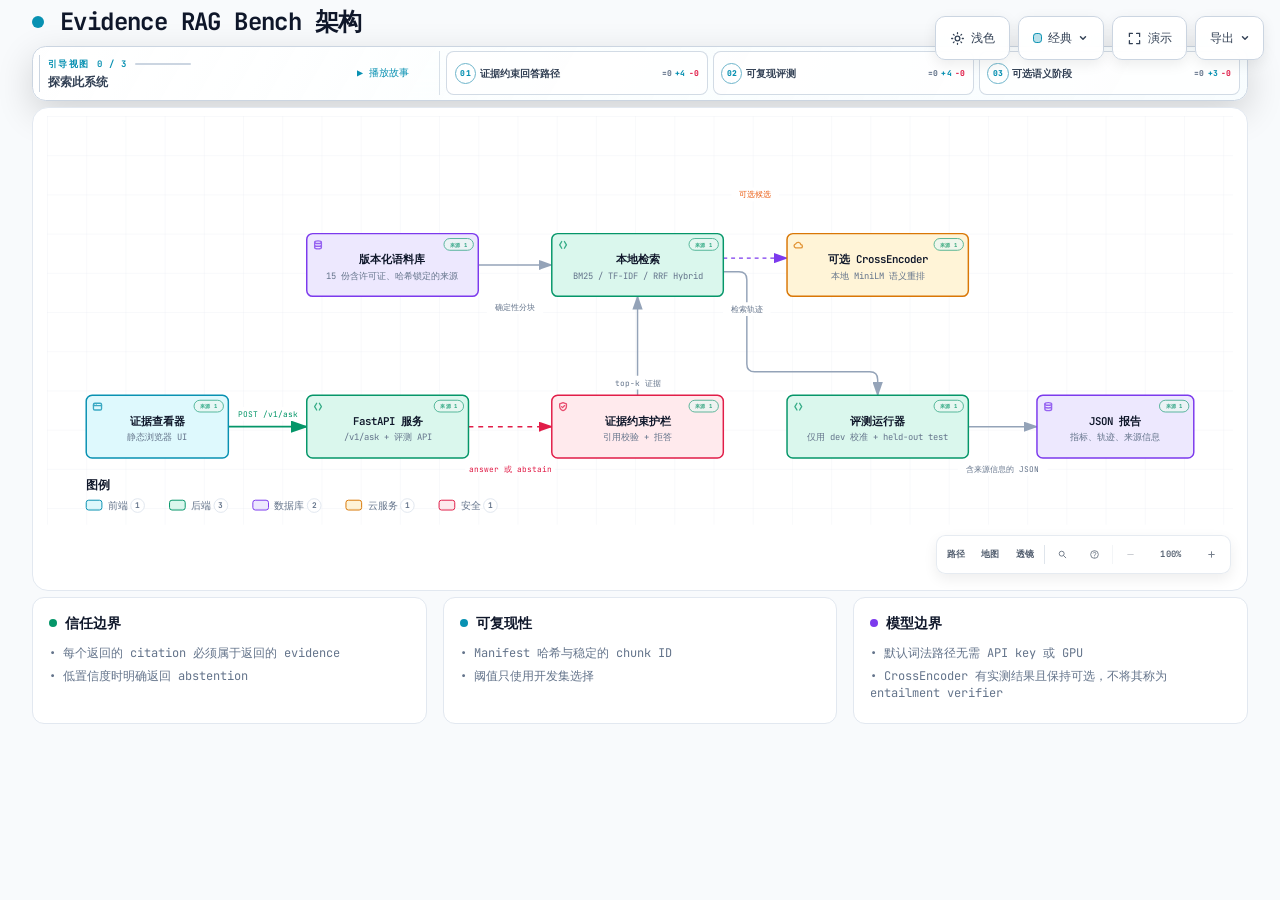
==== docs/architecture/evidence-rag-bench-architecture.html @ 94d18784 "feat: publish Chinese portfolio edition" ====
<!DOCTYPE html>
<html lang="zh-CN" data-theme="dark" data-preset="classic">
<head>
  <meta charset="UTF-8">
  <meta name="viewport" content="width=device-width, initial-scale=1.0">
  <meta name="generator" content="archify 2.16.0-dev.0">
  <title>Evidence RAG Bench 架构</title>
  <script>
    // Resolve the theme before first paint so light-preference users don't
    // see a dark flash. The toolbar script below re-applies with UI state.
    (function () {
      try {
        var theme = null;
        try {
          var param = new URLSearchParams(window.location.search).get('theme');
          if (param === 'light' || param === 'dark') theme = param;
          if (new URLSearchParams(window.location.search).get('embed') === '1') {
            document.documentElement.setAttribute('data-embed', 'true');
          }
          if (new URLSearchParams(window.location.search).get('present') === '1') {
            document.documentElement.setAttribute('data-present', 'true');
          }
        } catch (_) {}
        if (!theme) {
          try { theme = localStorage.getItem('archify-theme'); } catch (_) {}
        }
        if (theme !== 'light' && theme !== 'dark') {
          theme = window.matchMedia('(prefers-color-scheme: light)').matches ? 'light' : 'dark';
        }
        document.documentElement.setAttribute('data-theme', theme);
      } catch (_) {}
    })();
  </script>
  <!-- Async font load: a blackholed network must not block first paint.
       The body font stack falls back to system monospace until it lands. -->
  <link rel="preconnect" href="https://fonts.gstatic.com" crossorigin>
  <link href="https://fonts.googleapis.com/css2?family=JetBrains+Mono:wght@400;500;600;700&display=swap"
        rel="stylesheet" media="print" onload="this.media='all'">
  <noscript>
    <link href="https://fonts.googleapis.com/css2?family=JetBrains+Mono:wght@400;500;600;700&display=swap" rel="stylesheet">
  </noscript>
  <style>
    /* ==========================================================
       THEME VARIABLES — switch by toggling [data-theme] on <html>
       ========================================================== */
    :root,
    [data-theme="dark"] {
      --bg: #020617;
      --grid: #1e293b;
      --text: #ffffff;
      --text-muted: #94a3b8;
      --text-dim: #475569;
      /* UI chrome and menu hints need more contrast than SVG .t-dim accents */
      --text-faint: #7d8da1;

      --panel: rgba(15, 23, 42, 0.5);
      --panel-border: #1e293b;
      --lane-fill: rgba(15, 23, 42, 0.22);
      --lane-stroke: #334155;

      --arrow: #64748b;
      --arrow-emphasis: #34d399;

      /* Opaque mask color used behind semi-transparent component fills
         so the arrows drawn underneath are properly hidden. */
      --mask: #0f172a;

      --frontend-fill:    rgba(8, 51, 68, 0.4);
      --frontend-stroke:  #22d3ee;
      --backend-fill:     rgba(6, 78, 59, 0.4);
      --backend-stroke:   #34d399;
      --database-fill:    rgba(76, 29, 149, 0.4);
      --database-stroke:  #a78bfa;
      --cloud-fill:       rgba(120, 53, 15, 0.3);
      --cloud-stroke:     #fbbf24;
      --security-fill:    rgba(136, 19, 55, 0.4);
      --security-stroke:  #fb7185;
      --messagebus-fill:  rgba(251, 146, 60, 0.3);
      --messagebus-stroke:#fb923c;
      --external-fill:    rgba(30, 41, 59, 0.5);
      --external-stroke:  #94a3b8;

      --toolbar-bg:       rgba(15, 23, 42, 0.8);
      --toolbar-border:   #334155;
      --toolbar-text:     #e2e8f0;
      --toolbar-hover:    rgba(15, 23, 42, 0.95);
      --toolbar-menu-bg:  #0f172a;
    }

    [data-theme="light"] {
      --bg: #f8fafc;
      --grid: #e2e8f0;
      --text: #0f172a;
      --text-muted: #64748b;
      --text-dim: #94a3b8;
      --text-faint: #64748b;

      --panel: #ffffff;
      --panel-border: #e2e8f0;
      --lane-fill: rgba(248, 250, 252, 0.65);
      --lane-stroke: #cbd5e1;

      --arrow: #94a3b8;
      --arrow-emphasis: #059669;

      --mask: #ffffff;

      --frontend-fill:    rgba(34, 211, 238, 0.15);
      --frontend-stroke:  #0891b2;
      --backend-fill:     rgba(52, 211, 153, 0.18);
      --backend-stroke:   #059669;
      --database-fill:    rgba(167, 139, 250, 0.2);
      --database-stroke:  #7c3aed;
      --cloud-fill:       rgba(251, 191, 36, 0.18);
      --cloud-stroke:     #d97706;
      --security-fill:    rgba(251, 113, 133, 0.15);
      --security-stroke:  #e11d48;
      --messagebus-fill:  rgba(251, 146, 60, 0.15);
      --messagebus-stroke:#ea580c;
      --external-fill:    rgba(148, 163, 184, 0.18);
      --external-stroke:  #64748b;

      --toolbar-bg:       rgba(255, 255, 255, 0.92);
      --toolbar-border:   #cbd5e1;
      --toolbar-text:     #334155;
      --toolbar-hover:    #ffffff;
      --toolbar-menu-bg:  #ffffff;
    }

    /* ==========================================================
       SIGNAL FLOW — an opt-in, motion-forward visual preset.
       The variables also target a standalone exported SVG, whose
       root carries data-preset and data-theme directly.
       ========================================================== */
    [data-preset="signal-flow"][data-theme="dark"] {
      --bg: #030711;
      --grid: #15233a;
      --panel: rgba(6, 14, 28, 0.78);
      --panel-border: #1d3350;
      --lane-fill: rgba(9, 22, 40, 0.5);
      --lane-stroke: #2c4564;
      --text: #f5fbff;
      --text-muted: #9eb0c7;
      --text-dim: #52667f;
      --text-faint: #7890ad;
      --mask: #07101e;
      --frontend-fill: rgba(6, 182, 212, 0.14);
      --frontend-stroke: #67e8f9;
      --backend-fill: rgba(16, 185, 129, 0.14);
      --backend-stroke: #5eead4;
      --database-fill: rgba(139, 92, 246, 0.16);
      --database-stroke: #c4b5fd;
      --cloud-fill: rgba(245, 158, 11, 0.13);
      --cloud-stroke: #fcd34d;
      --security-fill: rgba(244, 63, 94, 0.13);
      --security-stroke: #fda4af;
      --messagebus-fill: rgba(249, 115, 22, 0.13);
      --messagebus-stroke: #fdba74;
      --external-fill: rgba(71, 85, 105, 0.24);
      --external-stroke: #a5b4c7;
      --arrow: #7890ad;
      --arrow-emphasis: #2dd4bf;
      --toolbar-bg: rgba(7, 16, 30, 0.86);
      --toolbar-border: #29415f;
      --toolbar-menu-bg: #07101e;
    }

    [data-preset="signal-flow"][data-theme="light"] {
      --bg: #f4f9fc;
      --grid: #d4e5ee;
      --panel: rgba(255, 255, 255, 0.82);
      --panel-border: #bfd5e2;
      --lane-fill: rgba(232, 243, 248, 0.62);
      --lane-stroke: #a9c5d5;
      --text: #102638;
      --text-muted: #587287;
      --text-dim: #8aa2b4;
      --text-faint: #668397;
      --mask: #ffffff;
      --frontend-fill: rgba(6, 182, 212, 0.09);
      --frontend-stroke: #0789a1;
      --backend-fill: rgba(5, 150, 105, 0.09);
      --backend-stroke: #087f69;
      --database-fill: rgba(124, 58, 237, 0.09);
      --database-stroke: #7254c7;
      --cloud-fill: rgba(217, 119, 6, 0.08);
      --cloud-stroke: #b9670b;
      --security-fill: rgba(225, 29, 72, 0.08);
      --security-stroke: #c53a59;
      --messagebus-fill: rgba(234, 88, 12, 0.08);
      --messagebus-stroke: #c65f27;
      --external-fill: rgba(100, 116, 139, 0.1);
      --external-stroke: #607a8c;
      --arrow: #7b97aa;
      --arrow-emphasis: #0d9488;
    }

    /* ==========================================================
       BLUEPRINT — a review-first drafting preset for deployment,
       infrastructure, and technical design documentation. It keeps
       the same semantic palette and geometry while trading glow for
       precise grid contrast, squared materials, and drafting marks.
       ========================================================== */
    [data-preset="blueprint"][data-theme="dark"] {
      --bg: #06131f;
      --grid: #17425a;
      --panel: rgba(7, 27, 43, 0.9);
      --panel-border: #27627f;
      --lane-fill: rgba(10, 43, 66, 0.36);
      --lane-stroke: #34799a;
      --text: #e3f6ff;
      --text-muted: #91b8ca;
      --text-dim: #557e92;
      --text-faint: #739caf;
      --mask: #0a2031;
      --frontend-fill: rgba(26, 157, 193, 0.14);
      --frontend-stroke: #66d9ef;
      --backend-fill: rgba(31, 155, 124, 0.13);
      --backend-stroke: #69dfbd;
      --database-fill: rgba(120, 105, 196, 0.14);
      --database-stroke: #b4a8ff;
      --cloud-fill: rgba(197, 145, 43, 0.13);
      --cloud-stroke: #ffd166;
      --security-fill: rgba(199, 76, 104, 0.13);
      --security-stroke: #ff8da1;
      --messagebus-fill: rgba(207, 112, 49, 0.13);
      --messagebus-stroke: #ffad66;
      --external-fill: rgba(84, 119, 139, 0.18);
      --external-stroke: #a7cad9;
      --arrow: #78a3b7;
      --arrow-emphasis: #64dfc1;
      --toolbar-bg: rgba(7, 28, 45, 0.92);
      --toolbar-border: #34799a;
      --toolbar-text: #d8f3ff;
      --toolbar-hover: rgba(18, 58, 83, 0.95);
      --toolbar-menu-bg: #0a2031;
    }

    [data-preset="blueprint"][data-theme="light"] {
      --bg: #edf7fa;
      --grid: #b5d5e1;
      --panel: rgba(249, 253, 255, 0.94);
      --panel-border: #78aabd;
      --lane-fill: rgba(210, 232, 240, 0.42);
      --lane-stroke: #83b2c4;
      --text: #123344;
      --text-muted: #4e7486;
      --text-dim: #86a6b4;
      --text-faint: #668c9d;
      --mask: #f9fdff;
      --frontend-fill: rgba(8, 145, 178, 0.08);
      --frontend-stroke: #087f9c;
      --backend-fill: rgba(5, 128, 101, 0.08);
      --backend-stroke: #08755f;
      --database-fill: rgba(100, 75, 180, 0.08);
      --database-stroke: #6757a8;
      --cloud-fill: rgba(181, 120, 15, 0.08);
      --cloud-stroke: #a86609;
      --security-fill: rgba(190, 48, 80, 0.07);
      --security-stroke: #b32f50;
      --messagebus-fill: rgba(196, 81, 22, 0.07);
      --messagebus-stroke: #b65120;
      --external-fill: rgba(79, 112, 128, 0.08);
      --external-stroke: #506f7e;
      --arrow: #6d93a5;
      --arrow-emphasis: #087f69;
      --toolbar-bg: rgba(247, 252, 254, 0.94);
      --toolbar-border: #8ab5c5;
      --toolbar-text: #294f61;
      --toolbar-hover: #ffffff;
      --toolbar-menu-bg: #f9fdff;
    }

    /* ==========================================================
       EDITORIAL — a warm, publication-minded preset for design
       reviews, launch notes, and documentation. The diagram keeps
       the same semantic palette and exact geometry, but trades
       software chrome for paper, ink, ruled structure, and one
       restrained vermilion accent.
       ========================================================== */
    [data-preset="editorial"][data-theme="dark"] {
      --bg: #181611;
      --grid: #39342a;
      --panel: rgba(35, 31, 24, 0.96);
      --panel-border: #625a4a;
      --lane-fill: rgba(52, 46, 35, 0.46);
      --lane-stroke: #726957;
      --text: #f4eddf;
      --text-muted: #b9ae9b;
      --text-dim: #776e60;
      --text-faint: #9d917e;
      --mask: #231f18;
      --frontend-fill: rgba(43, 133, 142, 0.16);
      --frontend-stroke: #7fc6c7;
      --backend-fill: rgba(63, 132, 92, 0.16);
      --backend-stroke: #8fc29e;
      --database-fill: rgba(117, 91, 141, 0.17);
      --database-stroke: #c0a4d0;
      --cloud-fill: rgba(170, 119, 49, 0.16);
      --cloud-stroke: #d8ad68;
      --security-fill: rgba(157, 69, 65, 0.17);
      --security-stroke: #df9085;
      --messagebus-fill: rgba(174, 79, 42, 0.16);
      --messagebus-stroke: #df946f;
      --external-fill: rgba(126, 115, 96, 0.18);
      --external-stroke: #b8ad99;
      --arrow: #948978;
      --arrow-emphasis: #dd6b3d;
      --toolbar-bg: rgba(35, 31, 24, 0.92);
      --toolbar-border: #625a4a;
      --toolbar-text: #eee5d5;
      --toolbar-hover: #302a20;
      --toolbar-menu-bg: #231f18;
    }

    [data-preset="editorial"][data-theme="light"] {
      --bg: #f2eee5;
      --grid: #d8d0c2;
      --panel: rgba(251, 248, 241, 0.97);
      --panel-border: #c4b9a6;
      --lane-fill: rgba(229, 221, 207, 0.42);
      --lane-stroke: #b8aa94;
      --text: #242018;
      --text-muted: #6f6658;
      --text-dim: #a09788;
      --text-faint: #817767;
      --mask: #fbf8f1;
      --frontend-fill: rgba(31, 117, 126, 0.09);
      --frontend-stroke: #287e84;
      --backend-fill: rgba(42, 119, 75, 0.09);
      --backend-stroke: #397b53;
      --database-fill: rgba(105, 75, 130, 0.09);
      --database-stroke: #765d86;
      --cloud-fill: rgba(157, 103, 31, 0.1);
      --cloud-stroke: #9a671f;
      --security-fill: rgba(153, 58, 52, 0.09);
      --security-stroke: #9e463f;
      --messagebus-fill: rgba(182, 70, 27, 0.09);
      --messagebus-stroke: #ad4b25;
      --external-fill: rgba(101, 91, 75, 0.09);
      --external-stroke: #746b5e;
      --arrow: #8a806f;
      --arrow-emphasis: #bb4c23;
      --toolbar-bg: rgba(251, 248, 241, 0.94);
      --toolbar-border: #c4b9a6;
      --toolbar-text: #40392f;
      --toolbar-hover: #fffdf8;
      --toolbar-menu-bg: #fbf8f1;
    }

    * { margin: 0; padding: 0; box-sizing: border-box; }

    body {
      font-family: 'JetBrains Mono', ui-monospace, SFMono-Regular, Menlo, Consolas, 'DejaVu Sans Mono', 'Liberation Mono', 'Noto Sans Mono CJK SC', 'PingFang SC', 'Hiragino Sans GB', 'Microsoft YaHei', monospace;
      background: var(--bg);
      min-height: 100vh;
      padding: 2rem;
      color: var(--text);
      transition: background 0.2s ease, color 0.2s ease;
    }

    html[data-preset="signal-flow"] body {
      background-image:
        radial-gradient(circle at 18% -8%, rgba(34, 211, 238, 0.14), transparent 34rem),
        radial-gradient(circle at 92% 18%, rgba(139, 92, 246, 0.12), transparent 30rem);
      background-attachment: fixed;
    }
    html[data-preset="signal-flow"][data-theme="light"] body {
      background-image:
        radial-gradient(circle at 18% -8%, rgba(6, 182, 212, 0.12), transparent 34rem),
        radial-gradient(circle at 92% 18%, rgba(139, 92, 246, 0.08), transparent 30rem);
    }
    html[data-preset="blueprint"] body {
      background-image:
        linear-gradient(var(--grid) 1px, transparent 1px),
        linear-gradient(90deg, var(--grid) 1px, transparent 1px);
      background-size: 32px 32px;
      background-position: -1px -1px;
      background-attachment: fixed;
    }
    html[data-preset="editorial"] body {
      background-image:
        linear-gradient(90deg, transparent 0, transparent 5.4rem, color-mix(in srgb, var(--security-stroke) 18%, transparent) 5.4rem, color-mix(in srgb, var(--security-stroke) 18%, transparent) calc(5.4rem + 1px), transparent calc(5.4rem + 1px)),
        repeating-linear-gradient(0deg, transparent 0, transparent 31px, color-mix(in srgb, var(--grid) 36%, transparent) 31px, color-mix(in srgb, var(--grid) 36%, transparent) 32px);
      background-attachment: fixed;
    }

    /* Gallery/embed mode keeps the generated artifact as the source of truth
       while presenting only its diagram surface inside a proof card. */
    html[data-embed="true"] body {
      min-height: 0;
      padding: 0;
      overflow: hidden;
      background: var(--bg);
      background-image: none;
    }
    html[data-embed="true"] .toolbar,
    html[data-embed="true"] .header,
    html[data-embed="true"] .cards,
    html[data-embed="true"] .diagram-nav,
    html[data-embed="true"] .overview-map,
    html[data-embed="true"] .focus-chip,
    html[data-embed="true"] .route-probe,
    html[data-embed="true"] .semantic-lens,
    html[data-embed="true"] .diagram-guide,
    html[data-embed="true"] .node-finder,
    html[data-embed="true"] .guided-views { display: none !important; }
    html[data-embed="true"] .container { max-width: none; }
    html[data-embed="true"] .diagram-container {
      padding: 0.5rem;
      border: 0;
      border-radius: 0;
      box-shadow: none;
    }
    html[data-embed="true"] .diagram-container svg { min-width: 0; }

    /* Share Chapter Cue lives in the HTML viewer layer, not inside the SVG.
       It gives one-shot embeds a title, authored note, truthful stop order,
       and lifecycle state while canonical diagram geometry stays untouched. */
    .share-chapter-cue { display: none; }
    html[data-embed="true"][data-share-playback="true"] .share-chapter-cue:not([hidden]),
    html[data-embed="true"][data-share-moment="true"] .share-chapter-cue:not([hidden]) {
      position: absolute;
      z-index: 18;
      top: 0.85rem;
      left: 50%;
      display: grid;
      grid-template-columns: auto minmax(9rem, 13.5rem) minmax(0, 1fr);
      align-items: center;
      gap: 0.45rem 0.85rem;
      width: min(52rem, calc(100% - 1.5rem));
      min-height: 3.35rem;
      padding: 0.55rem 0.75rem 0.65rem;
      overflow: hidden;
      border: 1px solid color-mix(in srgb, var(--frontend-stroke) 42%, var(--toolbar-border));
      border-radius: 0.75rem;
      background:
        linear-gradient(115deg, color-mix(in srgb, var(--frontend-fill) 52%, transparent), transparent 45%),
        color-mix(in srgb, var(--toolbar-menu-bg) 92%, transparent);
      color: var(--toolbar-text);
      box-shadow: 0 14px 42px rgba(0, 0, 0, 0.3), inset 0 1px 0 rgba(255, 255, 255, 0.045);
      backdrop-filter: blur(16px);
      pointer-events: none;
      animation: archify-share-cue-enter 280ms cubic-bezier(0.22, 1, 0.36, 1) both;
    }
    html[data-preset="blueprint"] .share-chapter-cue {
      border-radius: 0.2rem;
      background:
        linear-gradient(90deg, color-mix(in srgb, var(--frontend-fill) 46%, transparent), transparent 36%),
        var(--toolbar-menu-bg);
      box-shadow: 0 10px 28px rgba(0, 0, 0, 0.2);
      backdrop-filter: none;
    }
    html[data-preset="editorial"] .share-chapter-cue {
      border-color: var(--panel-border);
      background:
        linear-gradient(90deg, color-mix(in srgb, var(--security-fill) 58%, transparent), transparent 42%),
        var(--toolbar-menu-bg);
      box-shadow: 0 10px 30px color-mix(in srgb, #000 18%, transparent);
      backdrop-filter: none;
    }
    html[data-preset="editorial"] .share-chapter-state { color: var(--arrow-emphasis); }
    html[data-preset="editorial"] .share-chapter-state::before {
      border-radius: 0;
      box-shadow: none;
      transform: rotate(45deg) scale(0.8);
    }
    .share-chapter-index {
      display: grid;
      gap: 0.12rem;
      min-width: 5rem;
      padding-right: 0.75rem;
      border-right: 1px solid var(--toolbar-border);
    }
    .share-chapter-state {
      display: inline-flex;
      align-items: center;
      gap: 0.36rem;
      color: var(--frontend-stroke);
      font-size: 0.5rem;
      font-weight: 800;
      letter-spacing: 0.14em;
      text-transform: uppercase;
    }
    .share-chapter-state::before {
      width: 0.38rem;
      height: 0.38rem;
      border-radius: 50%;
      background: currentColor;
      box-shadow: 0 0 10px currentColor;
      content: '';
    }
    .share-chapter-cue[data-state="playing"] .share-chapter-state::before {
      animation: archify-share-cue-pulse 1.15s ease-in-out infinite;
    }
    .share-chapter-count {
      color: var(--text-faint);
      font-size: 0.5rem;
      font-weight: 700;
      letter-spacing: 0.08em;
      text-transform: uppercase;
    }
    .share-chapter-copy { min-width: 0; }
    .share-chapter-copy strong,
    .share-chapter-copy small,
    .share-chapter-route {
      display: block;
      overflow: hidden;
      text-overflow: ellipsis;
      white-space: nowrap;
    }
    .share-chapter-copy strong {
      color: var(--toolbar-text);
      font-size: 0.6875rem;
      line-height: 1.35;
    }
    .share-chapter-copy small {
      margin-top: 0.08rem;
      color: var(--text-muted);
      font-size: 0.5rem;
      line-height: 1.35;
    }
    .share-chapter-route {
      color: color-mix(in srgb, var(--frontend-stroke) 76%, var(--text-muted));
      font-size: 0.5625rem;
      font-weight: 650;
      letter-spacing: 0.015em;
      text-align: right;
    }
    .share-chapter-progress {
      position: absolute;
      right: 0;
      bottom: 0;
      left: 0;
      height: 2px;
      overflow: hidden;
      background: color-mix(in srgb, var(--toolbar-border) 72%, transparent);
    }
    .share-chapter-progress span {
      display: block;
      width: 100%;
      height: 100%;
      background: linear-gradient(90deg, var(--frontend-stroke), var(--database-stroke));
      box-shadow: 0 0 12px var(--frontend-stroke);
      transform: scaleX(0);
      transform-origin: left center;
    }

    /* Presentation Stage is a viewer-only layer: it gives the live diagram
       the viewport while keeping guided views, theme, focus, and exports real.
       Embed mode wins when both query parameters are present. */
    html[data-present="true"]:not([data-embed="true"]) body {
      height: 100dvh;
      min-height: 0;
      padding: 1rem;
      overflow: hidden;
    }
    html[data-present="true"]:not([data-embed="true"]) .container {
      display: flex;
      flex-direction: column;
      gap: 0.75rem;
      width: 100%;
      max-width: none;
      height: calc(100dvh - 2rem);
    }
    html[data-present="true"]:not([data-embed="true"]) .header {
      flex: none;
      min-width: 0;
      margin: 0;
      padding-right: 23rem;
    }
    html[data-present="true"]:not([data-embed="true"]) .header-row { margin-bottom: 0.25rem; }
    html[data-present="true"]:not([data-embed="true"]) .subtitle {
      overflow: hidden;
      text-overflow: ellipsis;
      white-space: nowrap;
    }
    html[data-present="true"]:not([data-embed="true"]) .guided-views {
      flex: none;
      margin-bottom: 0;
    }
    html[data-present="true"]:not([data-embed="true"]) .diagram-container {
      display: flex;
      flex: 1 1 auto;
      align-items: center;
      justify-content: center;
      min-height: 0;
      padding: 0.75rem;
      padding-bottom: calc(0.75rem + var(--archify-nav-reserve));
    }
    html[data-present="true"]:not([data-embed="true"]) .diagram-container > svg {
      flex: 1 1 auto;
      height: 100%;
      min-height: 0;
      width: 100%;
      min-width: 0;
    }
    html[data-present="true"]:not([data-embed="true"]) .cards { display: none; }
    html[data-present="true"]:not([data-embed="true"]) #btn-present {
      border-color: var(--frontend-stroke);
      color: var(--frontend-stroke);
    }

    /* The reader owns only the outer scale. Wide diagrams keep one authored
       SVG/viewBox while the runtime chooses a desktop width from the actual
       vertical budget. This avoids device-specific files and breakpoint
       jumps between a laptop and a tall monitor. */
    .container {
      width: 100%;
      max-width: var(--archify-reader-width, 1440px);
      margin: 0 auto;
    }
    @media (min-width: 768px) and (max-height: 920px) {
      .header { margin-bottom: 1rem; }
      .diagram-container { padding: 1rem; }
      .cards { margin-top: 1rem; }
      .card { padding: 1rem; }
    }

    .header { margin-bottom: 1.5rem; padding-right: 29.5rem; }

    html[data-preset="signal-flow"] .header,
    html[data-preset="blueprint"] .header,
    html[data-preset="editorial"] .header { padding-right: 29.5rem; }

    .header-row {
      display: flex;
      align-items: center;
      gap: 1rem;
      margin-bottom: 0.5rem;
    }

    .pulse-dot {
      width: 12px;
      height: 12px;
      background: var(--frontend-stroke);
      border-radius: 50%;
      animation: none;
    }

    html[data-motion-capable="true"] .pulse-dot { animation: pulse 2s infinite; }

    @keyframes pulse {
      0%, 100% { opacity: 1; }
      50% { opacity: 0.5; }
    }

    h1 {
      font-size: 1.5rem;
      font-weight: 700;
      letter-spacing: -0.025em;
    }

    .subtitle {
      color: var(--text-muted);
      font-size: 0.875rem;
      margin-left: 1.75rem;
    }

    html[data-preset="signal-flow"] .header-row::after {
      content: attr(data-preset-badge-signal-flow);
      margin-left: auto;
      color: var(--frontend-stroke);
      border: 1px solid var(--frontend-stroke);
      border-radius: 999px;
      padding: 0.28rem 0.6rem;
      font-size: 0.625rem;
      letter-spacing: 0.12em;
      opacity: 0.82;
      box-shadow: 0 0 20px rgba(34, 211, 238, 0.12);
      white-space: nowrap;
    }

    html[data-preset="blueprint"] .pulse-dot {
      width: 10px;
      height: 10px;
      border: 1px solid var(--frontend-stroke);
      border-radius: 1px;
      background: transparent;
      box-shadow: inset 0 0 0 2px var(--bg);
      transform: rotate(45deg);
      animation: none;
    }
    html[data-preset="blueprint"] .header-row::after {
      content: attr(data-preset-badge-blueprint);
      margin-left: auto;
      padding: 0.28rem 0.55rem;
      border-top: 1px solid var(--frontend-stroke);
      border-bottom: 1px solid var(--frontend-stroke);
      color: var(--frontend-stroke);
      font-size: 0.5625rem;
      font-weight: 700;
      letter-spacing: 0.14em;
      white-space: nowrap;
    }

    html[data-preset="editorial"] h1,
    html[data-preset="editorial"] .card h3 {
      font-family: Georgia, 'Times New Roman', 'Songti SC', STSong, serif;
      letter-spacing: -0.02em;
    }
    html[data-preset="editorial"] h1 { font-size: 1.72rem; font-weight: 600; }
    html[data-preset="editorial"] .pulse-dot {
      width: 9px;
      height: 9px;
      border: 1px solid var(--arrow-emphasis);
      border-radius: 0;
      background: var(--arrow-emphasis);
      box-shadow: 0 0 0 3px color-mix(in srgb, var(--arrow-emphasis) 14%, transparent);
      transform: rotate(45deg);
      animation: none;
    }
    html[data-preset="editorial"] .header-row::after {
      content: attr(data-preset-badge-editorial);
      margin-left: auto;
      padding: 0.32rem 0 0.24rem;
      border-bottom: 2px solid var(--arrow-emphasis);
      color: var(--arrow-emphasis);
      font-family: Georgia, 'Times New Roman', serif;
      font-size: 0.625rem;
      font-style: italic;
      font-weight: 600;
      letter-spacing: 0.08em;
      white-space: nowrap;
    }

    .diagram-container {
      --archify-nav-reserve: 0px;
      background: var(--panel);
      border-radius: 1rem;
      border: 1px solid var(--panel-border);
      padding: 1.5rem;
      padding-bottom: calc(1.5rem + var(--archify-nav-reserve));
      overflow: hidden;
      position: relative;
    }

    html[data-preset="signal-flow"] .diagram-container {
      position: relative;
      overflow: hidden;
      background: linear-gradient(180deg, rgba(8, 20, 38, 0.82), rgba(3, 8, 18, 0.94));
      box-shadow: inset 0 1px 0 rgba(255, 255, 255, 0.04), 0 28px 80px rgba(0, 0, 0, 0.34);
    }
    html[data-preset="signal-flow"][data-theme="light"] .diagram-container {
      background: linear-gradient(180deg, rgba(255, 255, 255, 0.9), rgba(237, 246, 250, 0.94));
      box-shadow: inset 0 1px 0 rgba(255, 255, 255, 0.72), 0 24px 60px rgba(45, 78, 99, 0.12);
    }
    html[data-preset="blueprint"] .diagram-container {
      border-color: var(--panel-border);
      border-radius: 0.35rem;
      background: var(--panel);
      box-shadow:
        inset 0 0 0 1px color-mix(in srgb, var(--panel-border) 34%, transparent),
        0 18px 48px rgba(0, 0, 0, 0.16);
    }
    html[data-preset="blueprint"] .diagram-container::after {
      content: "";
      position: absolute;
      z-index: 10;
      inset: 0.7rem;
      pointer-events: none;
      background:
        linear-gradient(var(--frontend-stroke), var(--frontend-stroke)) left top / 1.35rem 1px no-repeat,
        linear-gradient(var(--frontend-stroke), var(--frontend-stroke)) left top / 1px 1.35rem no-repeat,
        linear-gradient(var(--frontend-stroke), var(--frontend-stroke)) right top / 1.35rem 1px no-repeat,
        linear-gradient(var(--frontend-stroke), var(--frontend-stroke)) right top / 1px 1.35rem no-repeat,
        linear-gradient(var(--frontend-stroke), var(--frontend-stroke)) left bottom / 1.35rem 1px no-repeat,
        linear-gradient(var(--frontend-stroke), var(--frontend-stroke)) left bottom / 1px 1.35rem no-repeat,
        linear-gradient(var(--frontend-stroke), var(--frontend-stroke)) right bottom / 1.35rem 1px no-repeat,
        linear-gradient(var(--frontend-stroke), var(--frontend-stroke)) right bottom / 1px 1.35rem no-repeat;
      opacity: 0.58;
    }
    html[data-preset="editorial"] .diagram-container {
      overflow: hidden;
      border-color: var(--panel-border);
      border-radius: 0.38rem;
      background:
        linear-gradient(90deg, color-mix(in srgb, var(--security-fill) 58%, transparent), transparent 12%),
        var(--panel);
      box-shadow:
        0 1px 0 color-mix(in srgb, var(--text) 6%, transparent),
        0 18px 48px color-mix(in srgb, #000 19%, transparent);
    }
    html[data-preset="editorial"] .diagram-container::after {
      position: absolute;
      z-index: 10;
      top: 0.72rem;
      right: 1.25rem;
      padding: 0.2rem 0.52rem;
      border: 1px solid var(--panel-border);
      background: var(--panel);
      color: var(--arrow-emphasis);
      content: attr(data-preset-badge-editorial-plate);
      font-family: Georgia, 'Times New Roman', serif;
      font-size: 0.52rem;
      font-style: italic;
      font-weight: 600;
      letter-spacing: 0.09em;
      pointer-events: none;
    }
    html[data-embed="true"][data-preset="editorial"] .diagram-container::after { display: none; }
    html[data-motion-capable="true"][data-preset="signal-flow"][data-ambient-motion="running"] .diagram-container::before {
      content: "";
      position: absolute;
      inset: 0;
      pointer-events: none;
      background: linear-gradient(115deg, transparent 28%, rgba(103, 232, 249, 0.035) 48%, transparent 68%);
      transform: translateX(-70%);
      animation: archify-signal-scan 4.8s ease-in-out 1 both;
    }

    /* Motion Governor gives the reader a real static state and gives the
       strongest semantic action the only motion budget. Atmosphere resets to
       its authored base instead of freezing mid-cycle. Static artifacts never
       start a decorative pulse or scan. */
    html:not([data-motion-capable="true"]) svg[data-animation="trace"] [data-animate] {
      animation: none !important;
    }
    html[data-motion="still"] .pulse-dot,
    html[data-motion="still"] .diagram-container::before,
    html[data-motion="still"] svg[data-animation="trace"] [data-animate],
    html[data-motion-owner] .pulse-dot,
    html[data-motion-owner] .diagram-container::before,
    html[data-motion-owner] svg[data-animation="trace"] [data-animate],
    html[data-embed="true"] .pulse-dot,
    html[data-embed="true"] .diagram-container::before,
    html[data-share-playback="true"] .pulse-dot,
    html[data-share-playback="true"] .diagram-container::before,
    html[data-document-hidden="true"] .pulse-dot,
    html[data-document-hidden="true"] .diagram-container::before,
    html[data-document-hidden="true"] svg[data-animation="trace"] [data-animate] {
      animation: none !important;
    }
    html[data-motion="still"] .diagram-container::before,
    html[data-motion-owner] .diagram-container::before,
    html[data-embed="true"] .diagram-container::before,
    html[data-share-playback="true"] .diagram-container::before {
      opacity: 0;
    }
    html[data-motion="still"] .guided-view-progress span,
    html[data-motion="still"] .guided-story-caption,
    html[data-motion="still"] .story-trail-flow,
    html[data-motion="still"] .intent-trace-flow,
    html[data-motion="still"] .route-probe-flow,
    html[data-motion="still"] .route-journey-flow,
    html[data-motion="still"] .semantic-lens-flow,
    html[data-motion="still"] .diagram-guide,
    html[data-motion="still"] [data-story-step],
    html[data-motion="still"] .overview-map-live,
    html[data-motion="still"] .guided-view-stop,
    html[data-motion="still"] .share-chapter-cue,
    html[data-motion="still"] .share-chapter-state::before,
    html[data-motion="still"] .share-chapter-progress span,
    html[data-document-hidden="true"] .guided-view-progress span,
    html[data-document-hidden="true"] .story-trail-flow,
    html[data-document-hidden="true"] .intent-trace-flow,
    html[data-document-hidden="true"] .route-probe-flow,
    html[data-document-hidden="true"] .route-journey-flow,
    html[data-document-hidden="true"] .semantic-lens-flow,
    html[data-document-hidden="true"] .diagram-guide,
    html[data-document-hidden="true"] [data-story-step],
    html[data-document-hidden="true"] .overview-map-live,
    html[data-document-hidden="true"] .guided-view-stop,
    html[data-document-hidden="true"] .share-chapter-cue,
    html[data-document-hidden="true"] .share-chapter-state::before,
    html[data-document-hidden="true"] .share-chapter-progress span {
      animation: none !important;
    }
    html[data-motion="still"] .guided-view-progress span {
      transform: scaleX(1) !important;
    }
    html[data-motion="still"] svg[data-story-playing="true"] .story-trail-flow {
      stroke-dasharray: none;
      stroke-dashoffset: 0;
      opacity: 0.55;
    }
    html[data-motion="still"] .intent-trace-flow,
    html[data-motion="still"] .route-probe-flow {
      stroke-dasharray: none;
      stroke-dashoffset: 0;
      opacity: 0.72;
    }
    html[data-motion="still"] .route-journey-overlay,
    html[data-document-hidden="true"] .route-journey-overlay { display: none !important; }
    html[data-motion="still"] .relationship-pulse-overlay,
    html[data-motion="still"] .story-carrier-overlay,
    html[data-document-hidden="true"] .story-carrier-overlay { display: none !important; }
    html[data-motion="still"] .chapter-handoff-overlay { display: none !important; }
    html[data-motion="still"] .chapter-handoff-anchor { animation: none !important; }
    html[data-motion="still"] .guided-view-chapter,
    html[data-motion="still"] svg [data-node-id],
    html[data-motion="still"] svg [data-edge-from],
    html[data-motion="still"] svg [data-detail],
    html[data-motion="still"] svg [data-detail-anchor],
    html[data-motion="still"] svg [data-legend-hit],
    html[data-motion="still"] svg {
      transition: none !important;
    }

    svg {
      width: 100%;
      min-width: min(900px, 100%);
      display: block;
      transform-origin: 0 0;
      transition: transform 0.18s ease;
    }

    .diagram-container.is-camera-moving svg {
      transition: transform 0.42s cubic-bezier(0.22, 1, 0.36, 1);
    }
    .diagram-container.is-camera-transaction svg { transition: none; }
    .diagram-container.is-pannable { cursor: grab; }
    .diagram-container.is-panning { cursor: grabbing; user-select: none; }
    .diagram-container.is-panning svg { transition: none; }

    .diagram-nav {
      position: absolute;
      right: 1rem;
      bottom: 1rem;
      z-index: 12;
      display: inline-flex;
      align-items: center;
      max-width: calc(100% - 2rem);
      padding: 0.15rem;
      gap: 0;
      overflow-x: auto;
      border: 1px solid color-mix(in srgb, var(--toolbar-border) 48%, transparent);
      border-radius: 0.58rem;
      background: color-mix(in srgb, var(--toolbar-bg) 82%, transparent);
      box-shadow: 0 5px 14px rgba(0, 0, 0, 0.07);
      backdrop-filter: blur(10px);
      scrollbar-width: none;
    }
    .diagram-nav::-webkit-scrollbar { display: none; }
    .diagram-nav button,
    .focus-chip button,
    .guided-views button {
      border: 0;
      background: transparent;
      color: var(--toolbar-text);
      font: inherit;
      cursor: pointer;
    }
    .diagram-nav button {
      min-width: 2rem;
      height: 2rem;
      padding: 0 0.35rem;
      border-radius: 0.35rem;
      color: color-mix(in srgb, var(--toolbar-text) 68%, transparent);
      font-size: 0.56rem;
      font-weight: 600;
      letter-spacing: 0.02em;
      transition: background 0.15s, color 0.15s;
    }
    .diagram-nav button:hover,
    .diagram-nav button:focus-visible,
    .focus-chip button:hover,
    .focus-chip button:focus-visible,
    .guided-views button:hover,
    .guided-views button:focus-visible { background: var(--toolbar-hover); }
    .diagram-nav button:focus-visible,
    .focus-chip button:focus-visible,
    .guided-views button:focus-visible {
      outline: 2px solid var(--frontend-stroke);
      outline-offset: 1px;
    }
    .diagram-nav button:disabled { opacity: 0.38; cursor: default; }
    .diagram-nav button:disabled:hover { background: transparent; }
    .diagram-nav #btn-route-probe,
    .diagram-nav #btn-overview-map,
    .diagram-nav #btn-semantic-lens {
      min-width: auto;
      padding-inline: 0.5rem;
      color: color-mix(in srgb, var(--toolbar-text) 86%, transparent);
      font-weight: 650;
    }
    .diagram-nav #btn-node-finder,
    .diagram-nav [data-view="out"] {
      position: relative;
      margin-left: 0.25rem;
    }
    .diagram-nav #btn-node-finder::before,
    .diagram-nav [data-view="out"]::before {
      position: absolute;
      top: 0.4rem;
      bottom: 0.4rem;
      left: -0.13rem;
      width: 1px;
      background: color-mix(in srgb, var(--toolbar-border) 62%, transparent);
      content: "";
      pointer-events: none;
    }
    .diagram-nav-icon {
      display: block;
      width: 0.72rem;
      height: 0.72rem;
      margin: auto;
      background: currentColor;
      -webkit-mask-position: center;
      -webkit-mask-repeat: no-repeat;
      -webkit-mask-size: contain;
      mask-position: center;
      mask-repeat: no-repeat;
      mask-size: contain;
    }
    .diagram-nav-icon.find {
      -webkit-mask-image: url("data:image/svg+xml,%3Csvg xmlns='http://www.w3.org/2000/svg' viewBox='0 0 20 20'%3E%3Ccircle cx='8.5' cy='8.5' r='4.5' fill='none' stroke='black' stroke-width='1.8'/%3E%3Cpath d='m12 12 4 4' fill='none' stroke='black' stroke-width='1.8' stroke-linecap='round'/%3E%3C/svg%3E");
      mask-image: url("data:image/svg+xml,%3Csvg xmlns='http://www.w3.org/2000/svg' viewBox='0 0 20 20'%3E%3Ccircle cx='8.5' cy='8.5' r='4.5' fill='none' stroke='black' stroke-width='1.8'/%3E%3Cpath d='m12 12 4 4' fill='none' stroke='black' stroke-width='1.8' stroke-linecap='round'/%3E%3C/svg%3E");
    }
    .diagram-nav-icon.guide {
      -webkit-mask-image: url("data:image/svg+xml,%3Csvg xmlns='http://www.w3.org/2000/svg' viewBox='0 0 20 20'%3E%3Ccircle cx='10' cy='10' r='7' fill='none' stroke='black' stroke-width='1.7'/%3E%3Cpath d='M7.8 7.3a2.4 2.4 0 014.6.9c0 1.8-2.4 2-2.4 3.7M10 14.9h.01' fill='none' stroke='black' stroke-width='1.7' stroke-linecap='round'/%3E%3C/svg%3E");
      mask-image: url("data:image/svg+xml,%3Csvg xmlns='http://www.w3.org/2000/svg' viewBox='0 0 20 20'%3E%3Ccircle cx='10' cy='10' r='7' fill='none' stroke='black' stroke-width='1.7'/%3E%3Cpath d='M7.8 7.3a2.4 2.4 0 014.6.9c0 1.8-2.4 2-2.4 3.7M10 14.9h.01' fill='none' stroke='black' stroke-width='1.7' stroke-linecap='round'/%3E%3C/svg%3E");
    }
    .diagram-nav-icon.minus {
      -webkit-mask-image: url("data:image/svg+xml,%3Csvg xmlns='http://www.w3.org/2000/svg' viewBox='0 0 20 20'%3E%3Cpath d='M5 10h10' fill='none' stroke='black' stroke-width='1.8' stroke-linecap='round'/%3E%3C/svg%3E");
      mask-image: url("data:image/svg+xml,%3Csvg xmlns='http://www.w3.org/2000/svg' viewBox='0 0 20 20'%3E%3Cpath d='M5 10h10' fill='none' stroke='black' stroke-width='1.8' stroke-linecap='round'/%3E%3C/svg%3E");
    }
    .diagram-nav-icon.plus {
      -webkit-mask-image: url("data:image/svg+xml,%3Csvg xmlns='http://www.w3.org/2000/svg' viewBox='0 0 20 20'%3E%3Cpath d='M10 5v10M5 10h10' fill='none' stroke='black' stroke-width='1.8' stroke-linecap='round'/%3E%3C/svg%3E");
      mask-image: url("data:image/svg+xml,%3Csvg xmlns='http://www.w3.org/2000/svg' viewBox='0 0 20 20'%3E%3Cpath d='M10 5v10M5 10h10' fill='none' stroke='black' stroke-width='1.8' stroke-linecap='round'/%3E%3C/svg%3E");
    }
    .diagram-nav [data-view="reset"] {
      display: inline-flex;
      align-items: center;
      justify-content: center;
      gap: 0.2rem;
      min-width: 3.1rem;
      padding-inline: 0.35rem;
    }
    .diagram-nav [data-view="reset"][data-detail-visible] {
      min-width: 3.8rem;
    }
    .diagram-nav-detail {
      color: color-mix(in srgb, var(--toolbar-text) 52%, transparent);
      font-size: 0.44rem;
      font-weight: 700;
      line-height: 1;
      letter-spacing: 0.07em;
    }
    .diagram-nav-percent {
      color: color-mix(in srgb, var(--toolbar-text) 84%, transparent);
      font-size: 0.55rem;
      font-weight: 650;
      line-height: 1;
    }
    .diagram-container[data-camera-indicator="true"] .diagram-nav-detail,
    .diagram-container[data-camera-indicator="true"] .diagram-nav-percent { color: var(--frontend-stroke); }
    .diagram-nav #btn-diagram-guide[aria-expanded="true"] {
      color: var(--cloud-stroke);
      background: var(--toolbar-hover);
    }

    /* Semantic Radar is a deliberately simplified, viewer-only overview. It
       uses authored node bounds and the live camera viewport rather than
       cloning the canonical SVG, so IDs, filters, animation, and export state
       stay singular and deterministic. */
    .overview-map {
      position: absolute;
      right: 1rem;
      bottom: calc(4.15rem + var(--archify-nav-reserve));
      z-index: 12;
      width: 11.25rem;
      overflow: hidden;
      border: 1px solid color-mix(in srgb, var(--frontend-stroke) 52%, var(--toolbar-border));
      border-radius: 0.78rem;
      background: var(--toolbar-menu-bg);
      color: var(--toolbar-text);
      box-shadow: 0 16px 42px rgba(0, 0, 0, 0.3);
      backdrop-filter: blur(16px);
      font-size: 0.625rem;
    }
    .overview-map[hidden] { display: none; }
    .overview-map[data-docked="true"] {
      position: fixed;
      right: var(--archify-radar-right, 1rem);
      top: var(--archify-radar-top, 1rem);
      bottom: auto;
    }
    .overview-map[data-docked="true"][data-dock-side="left"] {
      right: auto;
      left: var(--archify-radar-left, 1rem);
    }
    html[data-preset="blueprint"] .overview-map { border-radius: 0.28rem; }
    .overview-map-head {
      display: grid;
      grid-template-columns: auto minmax(0, 1fr) auto;
      align-items: center;
      gap: 0.45rem;
      min-height: 2.25rem;
      padding: 0.42rem 0.48rem 0.38rem 0.55rem;
      border-bottom: 1px solid var(--toolbar-border);
      background: linear-gradient(110deg, color-mix(in srgb, var(--frontend-fill) 45%, transparent), transparent 68%);
      cursor: grab;
      touch-action: none;
      user-select: none;
    }
    .overview-map[data-panel-dragging="true"] .overview-map-head { cursor: grabbing; }
    .overview-map[data-placement-invalid="true"] {
      border-color: var(--security-stroke);
      box-shadow: 0 0 0 2px color-mix(in srgb, var(--security-stroke) 34%, transparent), 0 16px 42px rgba(0, 0, 0, 0.3);
    }
    .overview-map[data-compact="true"] {
      width: 7.4rem;
    }
    .overview-map[data-compact="true"] .overview-map-head {
      grid-template-columns: minmax(0, 1fr) auto;
      gap: 0.24rem;
      min-height: 1.5rem;
      padding: 0.05rem 0.16rem 0.05rem 0.32rem;
      border-bottom: 0;
    }
    .overview-map[data-compact="true"] .overview-map-live,
    .overview-map[data-compact="true"] .overview-map-copy,
    .overview-map[data-compact="true"] .overview-map-surface,
    .overview-map[data-compact="true"] .overview-map-hint {
      display: none;
    }
    .overview-map[data-compact="true"] .overview-map-expand { display: inline-flex; }
    .overview-map[data-compact="true"] .overview-map-close {
      width: 1.15rem;
      height: 1.15rem;
      font-size: 0.72rem;
    }
    .overview-map-live {
      width: 0.42rem;
      height: 0.42rem;
      border-radius: 50%;
      background: var(--backend-stroke);
      box-shadow: 0 0 0 0 color-mix(in srgb, var(--backend-stroke) 52%, transparent);
      animation: archify-radar-live 2.4s ease-out infinite;
    }
    .overview-map-copy { min-width: 0; line-height: 1.1; }
    .overview-map-copy strong {
      display: block;
      overflow: hidden;
      color: var(--frontend-stroke);
      font-size: 0.59rem;
      letter-spacing: 0.12em;
      text-transform: uppercase;
      white-space: nowrap;
      text-overflow: ellipsis;
    }
    .overview-map-copy small {
      display: block;
      margin-top: 0.18rem;
      overflow: hidden;
      color: var(--text-faint);
      font-size: 0.52rem;
      letter-spacing: 0.04em;
      white-space: nowrap;
      text-overflow: ellipsis;
    }
    .overview-map-expand {
      display: none;
      align-items: center;
      justify-content: center;
      min-width: 0;
      height: 1.2rem;
      padding: 0 0.34rem;
      overflow: hidden;
      border: 0;
      border-radius: 0.3rem;
      background: transparent;
      color: var(--frontend-stroke);
      font: inherit;
      font-size: 0.49rem;
      font-weight: 700;
      letter-spacing: 0.06em;
      text-transform: uppercase;
      white-space: nowrap;
      cursor: pointer;
    }
    .overview-map-close {
      width: 1.55rem;
      height: 1.55rem;
      padding: 0;
      border: 0;
      border-radius: 0.34rem;
      background: transparent;
      color: var(--toolbar-text);
      font: inherit;
      font-size: 0.9rem;
      cursor: pointer;
    }
    .overview-map-expand:hover,
    .overview-map-expand:focus-visible,
    .overview-map-close:hover,
    .overview-map-close:focus-visible { background: var(--toolbar-hover); }
    .overview-map-expand:focus-visible,
    .overview-map-close:focus-visible,
    .overview-map-surface:focus-visible,
    .overview-map-node:focus-visible {
      outline: 2px solid var(--frontend-stroke);
      outline-offset: 1px;
    }
    .overview-map-surface {
      position: relative;
      height: 7rem;
      margin: 0.42rem;
      overflow: hidden;
      border: 1px solid color-mix(in srgb, var(--panel-border) 72%, transparent);
      border-radius: 0.42rem;
      background:
        linear-gradient(color-mix(in srgb, var(--panel-border) 26%, transparent) 1px, transparent 1px),
        linear-gradient(90deg, color-mix(in srgb, var(--panel-border) 26%, transparent) 1px, transparent 1px),
        color-mix(in srgb, var(--bg) 86%, transparent);
      background-size: 12px 12px;
      cursor: crosshair;
      touch-action: none;
    }
    html[data-preset="blueprint"] .overview-map-surface { border-radius: 0.1rem; }
    .overview-map-surface > svg {
      width: 100%;
      height: 100%;
      min-width: 0;
      transform: none !important;
      transition: none !important;
      display: block;
      overflow: visible;
    }
    .overview-map-node {
      fill: var(--backend-stroke);
      fill-opacity: 0.52;
      stroke: var(--backend-stroke);
      stroke-opacity: 0.86;
      vector-effect: non-scaling-stroke;
      cursor: pointer;
      transition: fill-opacity 140ms ease, stroke-width 140ms ease, filter 140ms ease;
    }
    .overview-map-node[data-kind="frontend"],
    .overview-map-node[data-kind="start"] { fill: var(--frontend-stroke); stroke: var(--frontend-stroke); }
    .overview-map-node[data-kind="database"],
    .overview-map-node[data-kind="success"] { fill: var(--database-stroke); stroke: var(--database-stroke); }
    .overview-map-node[data-kind="cloud"],
    .overview-map-node[data-kind="waiting"] { fill: var(--cloud-stroke); stroke: var(--cloud-stroke); }
    .overview-map-node[data-kind="messagebus"] { fill: var(--messagebus-stroke); stroke: var(--messagebus-stroke); }
    .overview-map-node[data-kind="security"],
    .overview-map-node[data-kind="decision"],
    .overview-map-node[data-kind="failure"] { fill: var(--security-stroke); stroke: var(--security-stroke); }
    .overview-map-node[data-kind="external"],
    .overview-map-node[data-kind="neutral"] { fill: var(--external-stroke); stroke: var(--external-stroke); }
    .overview-map-node[data-radar-active="true"],
    .overview-map-node:hover,
    .overview-map-node:focus-visible {
      fill-opacity: 0.92;
      stroke-width: 2.2;
      filter: drop-shadow(0 0 3px currentColor);
    }
    .overview-map-viewport {
      fill: color-mix(in srgb, var(--frontend-fill) 56%, transparent);
      stroke: var(--frontend-stroke);
      stroke-width: 2;
      vector-effect: non-scaling-stroke;
      pointer-events: none;
      filter: drop-shadow(0 0 3px color-mix(in srgb, var(--frontend-stroke) 54%, transparent));
    }
    .overview-map-hint {
      display: flex;
      justify-content: space-between;
      gap: 0.5rem;
      padding: 0 0.52rem 0.46rem;
      color: var(--text-faint);
      font-size: 0.49rem;
      letter-spacing: 0.06em;
      text-transform: uppercase;
    }
    .diagram-nav #btn-overview-map[aria-expanded="true"] {
      color: var(--frontend-stroke);
      background: var(--toolbar-hover);
    }
    .overview-map-feedback {
      position: absolute;
      right: 1rem;
      bottom: 4.15rem;
      z-index: 13;
      max-width: min(16rem, calc(100% - 2rem));
      padding: 0.38rem 0.55rem;
      border: 1px solid color-mix(in srgb, var(--frontend-stroke) 52%, var(--toolbar-border));
      border-radius: 0.5rem;
      background: var(--toolbar-menu-bg);
      color: var(--toolbar-text);
      box-shadow: 0 8px 24px rgba(0, 0, 0, 0.2);
      font-size: 0.52rem;
      line-height: 1.35;
      pointer-events: none;
    }
    .overview-map-feedback[hidden] { display: none; }
    .focus-chip[data-radar-yielded="true"] { display: none !important; }
    .diagram-nav #btn-route-probe[aria-pressed="true"] {
      color: var(--backend-stroke);
      background: var(--toolbar-hover);
    }
    .diagram-nav #btn-semantic-lens[aria-expanded="true"],
    .diagram-nav #btn-semantic-lens[aria-pressed="true"] {
      color: var(--database-stroke);
      background: var(--toolbar-hover);
    }

    /* Semantic Lens turns the compiled node-kind palette into an analytical
       legend. One kind reveals its real traffic; two kinds compare only their
       direct authored relationships. Geometry and the canonical SVG stay put. */
    .semantic-lens {
      position: absolute;
      right: 1rem;
      bottom: calc(4.15rem + var(--archify-nav-reserve));
      z-index: 24;
      width: min(20rem, calc(100% - 2rem));
      overflow: hidden;
      border: 1px solid color-mix(in srgb, var(--database-stroke) 58%, var(--toolbar-border));
      border-radius: 0.82rem;
      background:
        linear-gradient(135deg, color-mix(in srgb, var(--database-fill) 34%, transparent), transparent 48%),
        var(--toolbar-menu-bg);
      color: var(--toolbar-text);
      box-shadow: 0 18px 52px rgba(0, 0, 0, 0.36);
      backdrop-filter: blur(18px);
      animation: archify-lens-in 180ms cubic-bezier(0.22, 1, 0.36, 1);
    }
    .semantic-lens[hidden] { display: none; }
    .semantic-lens[data-dock-side="left"] { left: 1rem; right: auto; }
    .semantic-lens[data-dock-side="right"] { left: auto; right: 1rem; }
    html[data-preset="blueprint"] .semantic-lens { border-radius: 0.28rem; }
    .semantic-lens-head {
      display: grid;
      grid-template-columns: minmax(0, 1fr) auto;
      align-items: start;
      gap: 0.75rem;
      padding: 0.72rem 0.78rem 0.62rem;
      border-bottom: 1px solid var(--toolbar-border);
    }
    .semantic-lens-eyebrow {
      display: block;
      color: var(--database-stroke);
      font-size: 0.5rem;
      font-weight: 800;
      letter-spacing: 0.16em;
      text-transform: uppercase;
    }
    .semantic-lens-title {
      display: block;
      margin-top: 0.16rem;
      color: var(--text);
      font-size: 0.82rem;
      letter-spacing: -0.02em;
    }
    .semantic-lens-close {
      width: 1.75rem;
      height: 1.75rem;
      padding: 0;
      border: 0;
      border-radius: 0.35rem;
      background: transparent;
      color: var(--toolbar-text);
      font: inherit;
      font-size: 1rem;
      cursor: pointer;
    }
    .semantic-lens-close:hover,
    .semantic-lens-close:focus-visible { background: var(--toolbar-hover); }
    .semantic-lens-instruction {
      margin: 0;
      padding: 0.52rem 0.78rem 0.48rem;
      color: var(--text-faint);
      font-size: 0.55rem;
      line-height: 1.45;
    }
    .semantic-lens-kinds {
      display: grid;
      grid-template-columns: 1fr 1fr;
      gap: 0.3rem;
      max-height: min(15rem, 40vh);
      padding: 0 0.5rem 0.5rem;
      overflow-y: auto;
      scrollbar-width: thin;
    }
    .semantic-lens-kind {
      --lens-color: var(--external-stroke);
      display: grid;
      grid-template-columns: auto minmax(0, 1fr) auto;
      align-items: center;
      gap: 0.42rem;
      min-width: 0;
      min-height: 2.15rem;
      padding: 0.35rem 0.42rem;
      border: 1px solid color-mix(in srgb, var(--lens-color) 24%, var(--toolbar-border));
      border-radius: 0.45rem;
      background: color-mix(in srgb, var(--panel) 76%, transparent);
      color: var(--toolbar-text);
      font: inherit;
      text-align: left;
      cursor: pointer;
      transition: border-color 140ms ease, background 140ms ease, opacity 140ms ease;
    }
    html[data-preset="blueprint"] .semantic-lens-kind { border-radius: 0.12rem; }
    .semantic-lens-kind[data-kind="frontend"],
    .semantic-lens-kind[data-kind="start"] { --lens-color: var(--frontend-stroke); }
    .semantic-lens-kind[data-kind="backend"],
    .semantic-lens-kind[data-kind="active"] { --lens-color: var(--backend-stroke); }
    .semantic-lens-kind[data-kind="database"],
    .semantic-lens-kind[data-kind="success"] { --lens-color: var(--database-stroke); }
    .semantic-lens-kind[data-kind="cloud"],
    .semantic-lens-kind[data-kind="waiting"] { --lens-color: var(--cloud-stroke); }
    .semantic-lens-kind[data-kind="messagebus"] { --lens-color: var(--messagebus-stroke); }
    .semantic-lens-kind[data-kind="security"],
    .semantic-lens-kind[data-kind="decision"],
    .semantic-lens-kind[data-kind="failure"] { --lens-color: var(--security-stroke); }
    .semantic-lens-kind:hover,
    .semantic-lens-kind:focus-visible,
    .semantic-lens-kind[aria-pressed="true"] {
      border-color: color-mix(in srgb, var(--lens-color) 78%, var(--toolbar-border));
      background: color-mix(in srgb, var(--lens-color) 11%, var(--panel));
    }
    .semantic-lens-kind:focus-visible,
    .semantic-lens-close:focus-visible,
    .semantic-lens-actions button:focus-visible {
      outline: 2px solid var(--database-stroke);
      outline-offset: 1px;
    }
    .semantic-lens-kind:disabled { opacity: 0.34; cursor: default; }
    .semantic-lens-swatch {
      width: 0.48rem;
      height: 0.48rem;
      border-radius: 50%;
      background: var(--lens-color);
      box-shadow: 0 0 8px color-mix(in srgb, var(--lens-color) 58%, transparent);
    }
    .semantic-lens-kind strong {
      overflow: hidden;
      color: var(--text);
      font-size: 0.61rem;
      text-overflow: ellipsis;
      white-space: nowrap;
    }
    .semantic-lens-kind em {
      color: var(--lens-color);
      font-size: 0.54rem;
      font-style: normal;
      font-weight: 800;
    }
    .semantic-lens-status {
      min-height: 2.5rem;
      margin: 0;
      padding: 0.55rem 0.78rem;
      border-top: 1px solid var(--toolbar-border);
      color: var(--text-faint);
      font-size: 0.55rem;
      line-height: 1.45;
    }
    .semantic-lens-status strong { color: var(--database-stroke); font-weight: 800; }
    .semantic-lens-actions {
      display: flex;
      justify-content: flex-end;
      gap: 0.28rem;
      padding: 0 0.62rem 0.62rem;
    }
    .semantic-lens-actions button {
      min-height: 1.8rem;
      padding: 0.28rem 0.48rem;
      border: 0;
      border-radius: 0.35rem;
      background: transparent;
      color: var(--toolbar-text);
      font: inherit;
      font-size: 0.56rem;
      cursor: pointer;
    }
    .semantic-lens-actions button:hover { background: var(--toolbar-hover); }
    .semantic-lens-actions #semantic-lens-copy { color: var(--database-stroke); }
    @keyframes archify-lens-in {
      from { opacity: 0; transform: translateY(5px) scale(0.985); }
      to { opacity: 1; transform: translateY(0) scale(1); }
    }

    /* Route Probe answers a reader question over the compiled semantic graph:
       choose two stable nodes and reveal the shortest authored directed route.
       The receipt and signal live entirely in the viewer layer. */
    .route-probe {
      position: absolute;
      left: 1rem;
      bottom: calc(1rem + var(--archify-nav-reserve));
      z-index: 12;
      width: min(46rem, calc(100% - 25rem));
      min-width: 18rem;
      overflow: hidden;
      border: 1px solid color-mix(in srgb, var(--backend-stroke) 62%, var(--toolbar-border));
      border-radius: 0.82rem;
      background:
        linear-gradient(115deg, color-mix(in srgb, var(--backend-fill) 50%, transparent), transparent 62%),
        var(--toolbar-menu-bg);
      color: var(--toolbar-text);
      box-shadow: 0 18px 48px rgba(0, 0, 0, 0.3);
      backdrop-filter: blur(16px);
      font-size: 0.625rem;
    }
    .route-probe[hidden] { display: none; }
    .route-probe[data-route-dock="top"] {
      top: 1rem;
      bottom: auto;
    }
    html[data-preset="blueprint"] .route-probe { border-radius: 0.25rem; }
    .route-probe-head {
      display: grid;
      grid-template-columns: minmax(0, 1fr) auto;
      align-items: start;
      gap: 0.65rem;
      padding: 0.52rem 0.58rem 0.44rem;
      border-bottom: 1px solid color-mix(in srgb, var(--toolbar-border) 80%, transparent);
    }
    .route-probe-copy { min-width: 0; }
    .route-probe-eyebrow {
      display: block;
      color: var(--backend-stroke);
      font-size: 0.48rem;
      font-weight: 800;
      letter-spacing: 0.15em;
      text-transform: uppercase;
    }
    .route-probe-title {
      display: block;
      margin-top: 0.14rem;
      overflow: hidden;
      color: var(--toolbar-text);
      font-size: 0.72rem;
      line-height: 1.25;
      white-space: nowrap;
      text-overflow: ellipsis;
    }
    .route-probe-actions { display: flex; gap: 0.2rem; }
    .route-probe button {
      min-height: 1.55rem;
      padding: 0.25rem 0.42rem;
      border: 0;
      border-radius: 0.36rem;
      background: transparent;
      color: var(--toolbar-text);
      font: inherit;
      cursor: pointer;
    }
    .route-probe button:hover,
    .route-probe button:focus-visible { background: var(--toolbar-hover); }
    .route-probe button:focus-visible {
      outline: 2px solid var(--backend-stroke);
      outline-offset: 1px;
    }
    .route-probe-copy-link { color: var(--frontend-stroke) !important; }
    .route-probe-find { color: var(--backend-stroke) !important; }
    .route-probe-copy-link[hidden] { display: none; }
    .route-probe-find[hidden] { display: none; }
    .route-probe-path {
      display: flex;
      align-items: center;
      min-height: 2.2rem;
      padding: 0.42rem 0.58rem 0.24rem;
      overflow-x: auto;
      scrollbar-width: thin;
      white-space: nowrap;
    }
    .route-probe-node,
    .route-probe button.route-probe-node {
      flex: none;
      max-width: 9.5rem;
      overflow: hidden;
      min-height: 1.75rem !important;
      padding: 0.22rem 0.38rem;
      border: 1px solid color-mix(in srgb, var(--backend-stroke) 46%, var(--toolbar-border));
      border-radius: 999px;
      background: color-mix(in srgb, var(--backend-fill) 52%, transparent);
      color: var(--text);
      font-size: 0.56rem;
      font-weight: 700;
      text-overflow: ellipsis;
      white-space: nowrap;
    }
    .route-probe-node[data-endpoint="start"] {
      border-color: var(--frontend-stroke);
      color: var(--frontend-stroke);
    }
    .route-probe-node[data-endpoint="end"] {
      border-color: var(--security-stroke);
      color: var(--security-stroke);
    }
    .route-probe-node[data-route-journey-state="past"] { opacity: 0.66; }
    .route-probe-node[data-route-journey-state="future"] { opacity: 0.48; }
    .route-probe-node[aria-current="step"] {
      border-color: var(--backend-stroke);
      background: color-mix(in srgb, var(--backend-fill) 82%, var(--toolbar-menu-bg));
      color: var(--text);
      box-shadow: 0 0 0 1px color-mix(in srgb, var(--backend-stroke) 42%, transparent), 0 0 14px color-mix(in srgb, var(--backend-stroke) 34%, transparent);
      opacity: 1;
    }
    html[data-preset="blueprint"] .route-probe-node[aria-current="step"] {
      border-style: double;
      border-width: 3px;
      border-radius: 0.2rem;
      box-shadow: none;
    }
    .route-probe-arrow {
      flex: none;
      padding: 0 0.28rem;
      color: var(--text-faint);
      font-size: 0.65rem;
    }
    .route-probe-placeholder {
      color: var(--text-faint);
      font-size: 0.56rem;
      letter-spacing: 0.03em;
    }
    .route-probe-status {
      display: block;
      min-height: 1.45rem;
      padding: 0.08rem 0.58rem 0.44rem;
      color: var(--text-faint);
      font-size: 0.52rem;
      line-height: 1.35;
    }
    .route-journey-controls {
      display: grid;
      grid-template-columns: 2rem minmax(5.8rem, auto) 2rem minmax(4.8rem, auto);
      justify-content: start;
      gap: 0.22rem;
      padding: 0.08rem 0.58rem 0.28rem;
    }
    .route-journey-controls[hidden] { display: none; }
    .route-journey-controls button {
      min-height: 1.8rem;
      border: 1px solid color-mix(in srgb, var(--toolbar-border) 86%, transparent);
      background: color-mix(in srgb, var(--toolbar-bg) 72%, transparent);
      font-size: 0.54rem;
      font-weight: 700;
    }
    .route-journey-controls button:disabled {
      cursor: default;
      opacity: 0.34;
    }
    .route-journey-play { color: var(--backend-stroke) !important; }
    .route-journey-overview { color: var(--frontend-stroke) !important; }
    .route-journey-controls[data-playing="true"] .route-journey-play {
      border-color: color-mix(in srgb, var(--backend-stroke) 64%, var(--toolbar-border));
      background: color-mix(in srgb, var(--backend-fill) 62%, transparent);
    }
    .route-probe[data-state="error"] {
      border-color: color-mix(in srgb, var(--security-stroke) 72%, var(--toolbar-border));
    }
    .route-probe[data-state="error"] .route-probe-status { color: var(--security-stroke); }

    .focus-chip {
      position: absolute;
      left: 1rem;
      top: 1rem;
      z-index: 12;
      display: block;
      width: min(22rem, calc(100% - 13rem));
      max-width: calc(100% - 13rem);
      overflow: hidden;
      border: 1px solid var(--frontend-stroke);
      border-radius: 0.85rem;
      background: var(--toolbar-menu-bg);
      color: var(--toolbar-text);
      box-shadow: 0 18px 48px rgba(0, 0, 0, 0.3);
      backdrop-filter: blur(16px);
      font-size: 0.6875rem;
    }
    .focus-chip[hidden] { display: none; }
    html[data-preset="blueprint"] .focus-chip { border-radius: 0.3rem; }
    .focus-chip button {
      flex: none;
      padding: 0.3rem 0.45rem;
      border-radius: 0.35rem;
      font-size: 0.625rem;
    }
    .relationship-lens-head {
      display: grid;
      grid-template-columns: minmax(0, 1fr) auto;
      align-items: start;
      gap: 0.75rem;
      padding: 0.7rem 0.75rem 0.65rem;
      border-bottom: 1px solid var(--toolbar-border);
      background: linear-gradient(120deg, color-mix(in srgb, var(--frontend-fill) 34%, transparent), transparent 72%);
    }
    .relationship-lens-copy { min-width: 0; }
    .relationship-lens-actions {
      display: flex;
      flex-direction: column;
      align-items: flex-end;
      gap: 0.18rem;
    }
    .relationship-lens-actions button { white-space: nowrap; }
    .relationship-lens-actions #btn-focus-clear {
      display: grid;
      width: 1.75rem;
      height: 1.75rem;
      padding: 0;
      place-items: center;
      color: var(--text-muted);
      font-size: 1rem;
      line-height: 1;
    }
    .relationship-lens-actions #btn-focus-clear:hover,
    .relationship-lens-actions #btn-focus-clear:focus-visible {
      background: var(--toolbar-hover);
      color: var(--text);
    }
    .relationship-lens-actions #btn-focus-copy { color: var(--frontend-stroke); }
    .relationship-lens-actions #btn-focus-relations { display: none; }
    .relationship-lens-eyebrow {
      display: block;
      margin-bottom: 0.18rem;
      color: var(--frontend-stroke);
      font-size: 0.5rem;
      font-weight: 800;
      letter-spacing: 0.14em;
      text-transform: uppercase;
    }
    .relationship-lens-title {
      display: block;
      overflow: hidden;
      color: var(--text);
      font-size: 0.8rem;
      line-height: 1.35;
      text-overflow: ellipsis;
      white-space: nowrap;
    }
    .semantic-passport-detail {
      display: block;
      margin-top: 0.12rem;
      overflow: hidden;
      color: var(--text-muted);
      font-size: 0.625rem;
      line-height: 1.4;
      text-overflow: ellipsis;
      white-space: nowrap;
    }
    .semantic-passport-detail[hidden] { display: none; }
    .semantic-passport-meta {
      display: flex;
      flex-wrap: wrap;
      gap: 0.24rem;
      margin-top: 0.42rem;
    }
    .semantic-passport-meta span,
    .semantic-passport-meta code {
      max-width: 100%;
      overflow: hidden;
      padding: 0.14rem 0.34rem;
      border: 1px solid color-mix(in srgb, var(--toolbar-border) 82%, transparent);
      border-radius: 999px;
      background: color-mix(in srgb, var(--panel) 68%, transparent);
      color: var(--text-faint);
      font: inherit;
      font-size: 0.5rem;
      letter-spacing: 0.04em;
      text-overflow: ellipsis;
      white-space: nowrap;
    }
    .semantic-passport-meta [data-passport="kind"] {
      border-color: color-mix(in srgb, var(--frontend-stroke) 50%, var(--toolbar-border));
      color: var(--frontend-stroke);
      font-weight: 800;
      text-transform: uppercase;
    }
    .semantic-passport-meta [data-passport="tag"] { color: var(--cloud-stroke); }
    .semantic-passport-meta [data-passport="brand"] {
      border-color: color-mix(in srgb, var(--messagebus-stroke) 52%, var(--toolbar-border));
      color: var(--messagebus-stroke);
      font-weight: 700;
    }
    .semantic-passport-meta [hidden] { display: none; }
    html[data-preset="blueprint"] .semantic-passport-meta span,
    html[data-preset="blueprint"] .semantic-passport-meta code { border-radius: 0.1rem; }
    .semantic-passport-evidence {
      margin-top: 0.52rem;
      padding: 0.5rem;
      border: 1px solid color-mix(in srgb, var(--backend-stroke) 32%, var(--toolbar-border));
      border-radius: 0.55rem;
      background: color-mix(in srgb, var(--backend-fill) 18%, var(--panel));
    }
    .semantic-passport-evidence[hidden] { display: none; }
    html[data-preset="blueprint"] .semantic-passport-evidence { border-radius: 0.18rem; }
    .semantic-passport-evidence-head {
      display: flex;
      align-items: center;
      justify-content: space-between;
      gap: 0.55rem;
      margin-bottom: 0.35rem;
    }
    .semantic-passport-evidence-status {
      display: inline-flex;
      align-items: center;
      gap: 0.28rem;
      color: var(--backend-stroke);
      font-size: 0.5rem;
      font-weight: 800;
      letter-spacing: 0.08em;
      text-transform: uppercase;
    }
    .semantic-passport-evidence-status::before {
      content: '';
      width: 0.38rem;
      height: 0.38rem;
      border-radius: 50%;
      background: var(--backend-stroke);
      box-shadow: 0 0 0 3px color-mix(in srgb, var(--backend-stroke) 14%, transparent);
    }
    .semantic-passport-repository {
      min-width: 0;
      overflow: hidden;
      color: var(--text-faint);
      font-size: 0.5rem;
      text-decoration: none;
      text-overflow: ellipsis;
      white-space: nowrap;
    }
    .semantic-passport-repository:hover,
    .semantic-passport-repository:focus-visible { color: var(--backend-stroke); }
    .semantic-passport-evidence-links { display: grid; gap: 0.22rem; }
    .semantic-passport-source {
      display: grid;
      grid-template-columns: minmax(0, 1fr) auto;
      gap: 0.15rem 0.45rem;
      align-items: center;
      padding: 0.34rem 0.4rem;
      border: 1px solid transparent;
      border-radius: 0.38rem;
      color: var(--text-muted);
      text-decoration: none;
    }
    .semantic-passport-source:hover,
    .semantic-passport-source:focus-visible {
      border-color: color-mix(in srgb, var(--backend-stroke) 42%, transparent);
      background: color-mix(in srgb, var(--backend-fill) 32%, transparent);
      color: var(--text);
    }
    .semantic-passport-source strong {
      overflow: hidden;
      font-size: 0.5625rem;
      text-overflow: ellipsis;
      white-space: nowrap;
    }
    .semantic-passport-source code {
      color: var(--backend-stroke);
      font: inherit;
      font-size: 0.5rem;
    }
    .semantic-passport-source small {
      grid-column: 1 / -1;
      overflow: hidden;
      color: var(--text-faint);
      font-size: 0.5rem;
      text-overflow: ellipsis;
      white-space: nowrap;
    }
    .relationship-lens-summary {
      display: block;
      margin-top: 0.12rem;
      color: var(--text-faint);
      font-size: 0.5625rem;
    }
    .semantic-passport-reach {
      display: grid;
      gap: 0.28rem;
      margin-top: 0.52rem;
      padding-top: 0.48rem;
      border-top: 1px solid color-mix(in srgb, var(--toolbar-border) 76%, transparent);
    }
    .semantic-passport-reach[hidden] { display: none; }
    .semantic-passport-reach-label {
      color: var(--text-faint);
      font-size: 0.5rem;
      font-weight: 800;
      letter-spacing: 0.1em;
      text-transform: uppercase;
    }
    .semantic-passport-reach-actions {
      display: grid;
      grid-template-columns: repeat(2, minmax(0, 1fr));
      gap: 0.25rem;
    }
    .semantic-passport-reach-actions button {
      display: flex;
      align-items: center;
      justify-content: space-between;
      gap: 0.5rem;
      min-width: 0;
      min-height: 2rem;
      padding: 0.32rem 0.42rem;
      border: 1px solid color-mix(in srgb, var(--toolbar-border) 86%, transparent);
      background: color-mix(in srgb, var(--panel) 70%, transparent);
      color: var(--text-muted);
      text-align: left;
    }
    .semantic-passport-reach-actions button:hover:not(:disabled),
    .semantic-passport-reach-actions button:focus-visible {
      border-color: color-mix(in srgb, var(--frontend-stroke) 62%, var(--toolbar-border));
      color: var(--text);
    }
    .semantic-passport-reach-actions button:focus-visible {
      outline: 2px solid var(--frontend-stroke);
      outline-offset: 1px;
    }
    .semantic-passport-reach-actions button:disabled {
      cursor: default;
      opacity: 0.5;
    }
    .semantic-passport-reach-actions button[aria-pressed="true"] {
      border-color: color-mix(in srgb, var(--reach-color, var(--frontend-stroke)) 72%, var(--toolbar-border));
      background: color-mix(in srgb, var(--reach-fill, var(--frontend-fill)) 48%, transparent);
      color: var(--text);
    }
    #btn-reach-upstream {
      --reach-color: var(--database-stroke);
      --reach-fill: var(--database-fill);
    }
    #btn-reach-downstream {
      --reach-color: var(--backend-stroke);
      --reach-fill: var(--backend-fill);
    }
    .semantic-passport-reach-actions strong {
      color: var(--reach-color, var(--frontend-stroke));
      font-size: 0.625rem;
    }
    .semantic-passport-reach-status {
      color: var(--text-faint);
      font-size: 0.525rem;
      line-height: 1.4;
    }
    .semantic-passport-reach-status[hidden] { display: none; }
    .relationship-lens-list {
      max-height: min(18rem, 46vh);
      overflow: auto;
      padding: 0.4rem;
      scrollbar-width: thin;
      scrollbar-color: var(--frontend-stroke) transparent;
    }
    .relationship-lens-list::-webkit-scrollbar { width: 4px; }
    .relationship-lens-list::-webkit-scrollbar-thumb {
      border-radius: 999px;
      background: color-mix(in srgb, var(--frontend-stroke) 68%, transparent);
    }
    .relationship-lens-group + .relationship-lens-group { margin-top: 0.35rem; }
    .relationship-lens-group-title {
      display: block;
      padding: 0.24rem 0.38rem 0.16rem;
      color: var(--text-faint);
      font-size: 0.5rem;
      font-weight: 800;
      letter-spacing: 0.12em;
      text-transform: uppercase;
    }
    .relationship-lens-row {
      display: grid;
      grid-template-columns: 2.1rem minmax(0, 1fr);
      gap: 0.06rem 0.45rem;
      width: 100%;
      padding: 0.45rem 0.5rem !important;
      text-align: left;
    }
    .relationship-lens-row:hover,
    .relationship-lens-row:focus-visible,
    .relationship-lens-row[data-preview-active="true"] {
      background: var(--toolbar-hover);
      box-shadow: inset 2px 0 0 var(--frontend-stroke);
    }
    .relationship-lens-row:focus-visible {
      outline: 2px solid var(--frontend-stroke);
      outline-offset: -2px;
    }
    .relationship-lens-direction {
      grid-row: 1 / 3;
      align-self: center;
      color: var(--frontend-stroke);
      font-size: 0.5rem;
      font-weight: 800;
      letter-spacing: 0.08em;
    }
    .relationship-lens-row[data-direction="in"] .relationship-lens-direction { color: var(--database-stroke); }
    .relationship-lens-row[data-direction="loop"] .relationship-lens-direction { color: var(--security-stroke); }
    .relationship-lens-row strong {
      overflow: hidden;
      color: var(--text);
      font-size: 0.6875rem;
      text-overflow: ellipsis;
      white-space: nowrap;
    }
    .relationship-lens-row small {
      overflow: hidden;
      color: var(--text-faint);
      font-size: 0.5625rem;
      text-overflow: ellipsis;
      white-space: nowrap;
    }
    .relationship-lens-empty {
      margin: 0;
      padding: 0.75rem;
      color: var(--text-faint);
      font-size: 0.625rem;
      text-align: center;
    }

    /* Diagram Guide keeps the artifact's growing reader vocabulary
       discoverable without widening the permanent control bar. It derives
       honest counts at runtime and delegates every action to an existing
       production interaction instead of creating a second command system. */
    .diagram-guide {
      position: absolute;
      top: 1rem;
      right: 1rem;
      z-index: 26;
      width: min(32rem, calc(100% - 2rem));
      max-height: min(42rem, calc(100% - 2rem));
      overflow: auto;
      border: 1px solid color-mix(in srgb, var(--cloud-stroke) 58%, var(--toolbar-border));
      border-radius: 0.82rem;
      background:
        linear-gradient(135deg, color-mix(in srgb, var(--cloud-fill) 32%, transparent), transparent 42%),
        var(--toolbar-menu-bg);
      color: var(--toolbar-text);
      box-shadow: 0 22px 64px rgba(0, 0, 0, 0.4);
      backdrop-filter: blur(18px);
      animation: archify-guide-in 180ms cubic-bezier(0.22, 1, 0.36, 1);
    }
    .diagram-guide[hidden] { display: none; }
    html[data-preset="blueprint"] .diagram-guide { border-radius: 0.28rem; }
    .diagram-guide-head {
      display: grid;
      grid-template-columns: minmax(0, 1fr) auto;
      align-items: start;
      gap: 1rem;
      padding: 0.82rem 0.9rem 0.68rem;
      border-bottom: 1px solid var(--toolbar-border);
    }
    .diagram-guide-eyebrow {
      display: block;
      color: var(--cloud-stroke);
      font-size: 0.5rem;
      font-weight: 800;
      letter-spacing: 0.16em;
      text-transform: uppercase;
    }
    .diagram-guide-title {
      display: block;
      margin-top: 0.16rem;
      color: var(--text);
      font-size: 0.86rem;
      letter-spacing: -0.02em;
    }
    .diagram-guide-close {
      width: 1.8rem;
      height: 1.8rem;
      border: 0;
      border-radius: 0.35rem;
      background: transparent;
      color: var(--toolbar-text);
      font: inherit;
      font-size: 1rem;
      cursor: pointer;
    }
    .diagram-guide-close:hover,
    .diagram-guide-close:focus-visible { background: var(--toolbar-hover); }
    .diagram-guide-stats {
      display: flex;
      align-items: center;
      gap: 0.5rem;
      margin: 0;
      padding: 0.54rem 0.9rem;
      border-bottom: 1px solid color-mix(in srgb, var(--toolbar-border) 74%, transparent);
      color: var(--text-faint);
      font-size: 0.56rem;
      letter-spacing: 0.025em;
    }
    .diagram-guide-stats::before {
      content: '';
      width: 0.42rem;
      height: 0.42rem;
      flex: none;
      border-radius: 50%;
      background: var(--backend-stroke);
      box-shadow: 0 0 10px color-mix(in srgb, var(--backend-stroke) 72%, transparent);
    }
    .diagram-guide-actions {
      display: grid;
      grid-template-columns: 1fr 1fr;
      gap: 0.38rem;
      padding: 0.62rem;
    }
    .diagram-guide-action {
      --guide-accent: var(--frontend-stroke);
      display: grid;
      grid-template-columns: auto minmax(0, 1fr) auto;
      align-items: center;
      gap: 0.55rem;
      min-height: 4.15rem;
      padding: 0.55rem 0.58rem;
      border: 1px solid color-mix(in srgb, var(--guide-accent) 22%, var(--toolbar-border));
      border-radius: 0.55rem;
      background: color-mix(in srgb, var(--panel) 78%, transparent);
      color: var(--toolbar-text);
      font: inherit;
      text-align: left;
      cursor: pointer;
      transition: border-color 140ms ease, background 140ms ease, transform 140ms ease;
    }
    .diagram-guide-action[data-guide-action="route"] { --guide-accent: var(--backend-stroke); }
    .diagram-guide-action[data-guide-action="map"] { --guide-accent: var(--database-stroke); }
    .diagram-guide-action[data-guide-action="lens"] { --guide-accent: var(--messagebus-stroke); }
    .diagram-guide-action[data-guide-action="story"] { --guide-accent: var(--security-stroke); }
    .diagram-guide-action[data-guide-action="present"] {
      --guide-accent: var(--cloud-stroke);
    }
    .diagram-guide-action:hover,
    .diagram-guide-action:focus-visible {
      border-color: color-mix(in srgb, var(--guide-accent) 76%, var(--toolbar-border));
      background: color-mix(in srgb, var(--guide-accent) 9%, var(--panel));
      transform: translateY(-1px);
    }
    .diagram-guide-action:focus-visible,
    .diagram-guide-close:focus-visible {
      outline: 2px solid var(--cloud-stroke);
      outline-offset: 1px;
    }
    .diagram-guide-action:disabled {
      opacity: 0.42;
      cursor: default;
      transform: none;
    }
    .diagram-guide-index {
      display: grid;
      place-items: center;
      width: 1.65rem;
      height: 1.65rem;
      border: 1px solid color-mix(in srgb, var(--guide-accent) 64%, var(--toolbar-border));
      border-radius: 0.35rem;
      color: var(--guide-accent);
      font-size: 0.5rem;
      font-weight: 800;
      letter-spacing: 0.06em;
    }
    .diagram-guide-action-copy { min-width: 0; }
    .diagram-guide-action strong {
      display: block;
      overflow: hidden;
      color: var(--text);
      font-size: 0.66rem;
      text-overflow: ellipsis;
      white-space: nowrap;
    }
    .diagram-guide-action small {
      display: -webkit-box;
      margin-top: 0.18rem;
      overflow: hidden;
      color: var(--text-faint);
      font-size: 0.5rem;
      line-height: 1.35;
      -webkit-box-orient: vertical;
      -webkit-line-clamp: 2;
    }
    .diagram-guide kbd {
      align-self: start;
      min-width: 1.45rem;
      padding: 0.12rem 0.3rem;
      border: 1px solid var(--toolbar-border);
      border-radius: 0.25rem;
      color: var(--text-faint);
      font: inherit;
      font-size: 0.5rem;
      text-align: center;
    }
    .diagram-guide-shortcuts {
      display: flex;
      flex-wrap: wrap;
      gap: 0.34rem 0.62rem;
      padding: 0.58rem 0.9rem 0.68rem;
      border-top: 1px solid var(--toolbar-border);
      color: var(--text-faint);
      font-size: 0.5rem;
    }
    .diagram-guide-shortcuts span {
      display: inline-flex;
      align-items: center;
      gap: 0.28rem;
      white-space: nowrap;
    }
    .diagram-guide-feedback {
      min-height: 1rem;
      margin: -0.18rem 0.9rem 0.62rem;
      color: var(--security-stroke);
      font-size: 0.5rem;
    }
    .diagram-guide-feedback:empty { display: none; }
    @keyframes archify-guide-in {
      from { opacity: 0; transform: translateY(-5px) scale(0.985); }
      to { opacity: 1; transform: translateY(0) scale(1); }
    }

    .node-finder {
      position: absolute;
      top: 1rem;
      left: 1rem;
      z-index: 24;
      display: flex;
      flex-direction: column;
      width: min(22rem, calc(100% - 2rem));
      max-height: calc(100% - 2rem);
      overflow: hidden;
      border: 1px solid var(--toolbar-border);
      border-radius: 0.85rem;
      background: var(--toolbar-menu-bg);
      color: var(--toolbar-text);
      box-shadow: 0 6px 8px rgba(0, 0, 0, 0.22);
      backdrop-filter: blur(16px);
    }
    .node-finder[hidden] { display: none; }
    .node-finder[data-context="route-source"] {
      border-color: color-mix(in srgb, var(--frontend-stroke) 68%, var(--toolbar-border));
    }
    .node-finder[data-context="route-target"] {
      border-color: color-mix(in srgb, var(--security-stroke) 68%, var(--toolbar-border));
    }
    html[data-preset="blueprint"] .node-finder { border-radius: 0.3rem; }
    .node-finder-head {
      display: flex;
      align-items: center;
      justify-content: space-between;
      gap: 1rem;
      padding: 0.7rem 0.8rem 0.45rem;
    }
    .node-finder-head strong {
      color: var(--text);
      font-size: 0.6875rem;
      letter-spacing: 0.08em;
      text-transform: uppercase;
    }
    .node-finder[data-context="route-source"] .node-finder-head strong { color: var(--frontend-stroke); }
    .node-finder[data-context="route-target"] .node-finder-head strong { color: var(--security-stroke); }
    .node-finder-close {
      width: 1.75rem;
      height: 1.75rem;
      border: 0;
      border-radius: 0.35rem;
      background: transparent;
      color: var(--toolbar-text);
      font: inherit;
      font-size: 1rem;
      cursor: pointer;
    }
    .node-finder-close:hover,
    .node-finder-close:focus-visible { background: var(--toolbar-hover); }
    .node-finder-close:focus-visible,
    .node-finder-result:focus-visible {
      outline: 2px solid var(--frontend-stroke);
      outline-offset: -2px;
    }
    .node-finder-search {
      display: grid;
      grid-template-columns: auto minmax(0, 1fr) auto;
      align-items: center;
      gap: 0.55rem;
      margin: 0 0.55rem 0.55rem;
      padding: 0 0.7rem;
      min-height: 2.6rem;
      border: 1px solid var(--toolbar-border);
      border-radius: 0.55rem;
      background: color-mix(in srgb, var(--panel) 78%, transparent);
      transition: border-color 160ms ease-out, box-shadow 160ms ease-out;
    }
    html[data-preset="blueprint"] .node-finder-search { border-radius: 0.18rem; }
    .node-finder-search > span { color: var(--frontend-stroke); font-size: 0.875rem; }
    .node-finder-search:focus-within {
      border-color: var(--frontend-stroke);
      box-shadow: 0 0 0 2px color-mix(in srgb, var(--frontend-stroke) 20%, transparent);
    }
    .node-finder-input {
      appearance: none;
      width: 100%;
      min-width: 0;
      border: 0;
      outline: 0;
      background: transparent;
      color: var(--text);
      font: inherit;
      font-size: 0.75rem;
    }
    .node-finder-input:focus-visible { outline: none; }
    .node-finder-input::placeholder { color: var(--text-faint); }
    .node-finder kbd {
      padding: 0.1rem 0.32rem;
      border: 1px solid var(--toolbar-border);
      border-radius: 0.25rem;
      color: var(--text-faint);
      font: inherit;
      font-size: 0.5625rem;
    }
    .node-finder-results {
      display: grid;
      flex: 1 1 auto;
      gap: 0;
      min-height: 0;
      max-height: min(18rem, 48vh);
      margin: 0 0.55rem 0.45rem;
      padding: 0;
      overflow-y: auto;
      overscroll-behavior: contain;
      border: 1px solid color-mix(in srgb, var(--toolbar-border) 78%, transparent);
      border-radius: 0.55rem;
      background: color-mix(in srgb, var(--panel) 54%, transparent);
      scroll-padding-block: 0.25rem;
      scrollbar-width: thin;
    }
    html[data-preset="blueprint"] .node-finder-results { border-radius: 0.18rem; }
    .node-finder-result {
      display: grid;
      grid-template-columns: minmax(0, 1fr) auto;
      gap: 0.2rem 0.75rem;
      width: 100%;
      min-height: 3.25rem;
      padding: 0.58rem 0.65rem;
      border: 0;
      border-radius: 0;
      background: transparent;
      color: var(--text);
      font: inherit;
      text-align: left;
      cursor: pointer;
      transition: background-color 160ms ease-out;
    }
    .node-finder-result:not(:last-child) {
      border-bottom: 1px solid color-mix(in srgb, var(--toolbar-border) 62%, transparent);
    }
    .node-finder-result:hover,
    .node-finder-result:focus-visible {
      position: relative;
      z-index: 1;
      background: color-mix(in srgb, var(--frontend-fill) 48%, var(--toolbar-hover));
    }
    .node-finder-result strong {
      overflow: hidden;
      font-size: 0.75rem;
      line-height: 1.25;
      text-overflow: ellipsis;
      white-space: nowrap;
    }
    .node-finder-result small {
      grid-column: 1 / -1;
      overflow: hidden;
      color: var(--text-faint);
      font-size: 0.5625rem;
      letter-spacing: 0.015em;
      text-overflow: ellipsis;
      white-space: nowrap;
    }
    .node-finder-result em {
      align-self: center;
      color: var(--frontend-stroke);
      font-size: 0.625rem;
      font-style: normal;
    }
    .node-finder[data-context^="route-"] .node-finder-result em {
      padding: 0.1rem 0.3rem;
      border: 1px solid color-mix(in srgb, currentColor 52%, transparent);
      border-radius: 999px;
      font-size: 0.5rem;
      font-weight: 800;
      letter-spacing: 0.05em;
      text-transform: uppercase;
    }
    .node-finder[data-context="route-target"] .node-finder-result em { color: var(--security-stroke); }
    .node-finder-empty {
      padding: 1.1rem 0.75rem 1.25rem;
      color: var(--text-faint);
      font-size: 0.6875rem;
      text-align: center;
    }
    .node-finder-status {
      margin: 0;
      padding: 0.1rem 0.8rem 0.65rem;
      color: var(--text-faint);
      font-size: 0.5625rem;
    }

    .guided-views {
      display: grid;
      grid-template-columns: 2.75rem minmax(0, 1fr) 2.75rem auto;
      align-items: stretch;
      gap: 0.35rem;
      min-width: 0;
      margin: 0 0 0.75rem;
      padding: 0.35rem;
      border: 1px solid var(--toolbar-border);
      border-radius: 0.85rem;
      background: var(--toolbar-bg);
      background: linear-gradient(120deg, var(--toolbar-bg), color-mix(in srgb, var(--toolbar-bg) 82%, var(--frontend-fill)));
      box-shadow: 0 12px 36px rgba(0, 0, 0, 0.16);
      backdrop-filter: blur(12px);
    }
    .guided-views[hidden] { display: none; }

    html[data-preset="blueprint"] .guided-views {
      border-color: var(--panel-border);
      border-radius: 0.35rem;
      background:
        linear-gradient(90deg, color-mix(in srgb, var(--frontend-fill) 36%, transparent), transparent 24%),
        var(--toolbar-bg);
      box-shadow: 0 12px 28px rgba(0, 0, 0, 0.12);
    }
    html[data-preset="blueprint"] .guided-views button { border-radius: 0.2rem; }
    html[data-preset="blueprint"] .guided-view-progress { border-radius: 0; }
    html[data-preset="blueprint"] .guided-view-progress span { border-radius: 0; }
    .guided-views button {
      min-width: 0;
      padding: 0.45rem 0.6rem;
      border-radius: 0.55rem;
      font-size: 0.75rem;
    }
    .guided-views > #guided-view-prev,
    .guided-views > #guided-view-next { min-width: 2.75rem; min-height: 2.75rem; }
    .guided-views button:disabled { opacity: 0.3; cursor: default; }
    .guided-view-copy {
      min-width: 0;
      padding: 0.2rem 0.5rem;
      border-left: 1px solid var(--toolbar-border);
      overflow: hidden;
    }
    .guided-view-meta {
      display: flex;
      align-items: center;
      gap: 0.5rem;
      min-height: 1rem;
      margin-bottom: 0.12rem;
      color: var(--frontend-stroke);
      font-size: 0.5625rem;
      font-weight: 700;
      letter-spacing: 0.12em;
      text-transform: uppercase;
    }
    .guided-view-handoff {
      box-sizing: border-box;
      height: 1rem;
      min-width: 0;
      max-width: 15rem;
      overflow: hidden;
      padding: 0 0.38rem;
      border: 1px solid color-mix(in srgb, var(--frontend-stroke) 46%, transparent);
      border-radius: 999px;
      color: var(--toolbar-text);
      background: color-mix(in srgb, var(--frontend-fill) 44%, transparent);
      font-size: 0.5rem;
      line-height: calc(1rem - 2px);
      letter-spacing: 0.06em;
      text-overflow: ellipsis;
      white-space: nowrap;
    }
    .guided-view-handoff[hidden] { display: none; }
    html[data-preset="blueprint"] .guided-view-handoff { border-radius: 0.15rem; }
    .chapter-handoff-overlay { pointer-events: none; }
    .chapter-handoff-anchor {
      fill: color-mix(in srgb, var(--frontend-fill) 10%, transparent);
      stroke: var(--frontend-stroke);
      stroke-width: 2;
      stroke-dasharray: 4 4;
      vector-effect: non-scaling-stroke;
      opacity: 0.96;
      animation: archify-chapter-anchor 0.42s cubic-bezier(0.22, 1, 0.36, 1) both;
    }
    svg[data-chapter-handoff] [data-node-id][data-chapter-role="stay"] { opacity: 1; }
    svg[data-chapter-handoff] [data-node-id][data-chapter-role="enter"] { opacity: 0.78; }
    svg[data-chapter-handoff] [data-node-id][data-chapter-role="leave"] { opacity: 0.26; }
    @keyframes archify-chapter-anchor {
      0% { opacity: 0.35; stroke-dashoffset: 8; }
      45% { opacity: 1; }
      100% { opacity: 0.72; stroke-dashoffset: 0; }
    }
    .guided-view-progress {
      width: 3.5rem;
      height: 2px;
      overflow: hidden;
      border-radius: 999px;
      background: var(--toolbar-border);
    }
    .guided-view-progress span {
      display: block;
      width: 100%;
      height: 100%;
      border-radius: inherit;
      background: var(--frontend-stroke);
      transform: scaleX(0);
      transform-origin: left center;
    }
    .guided-view-copy strong,
    .guided-view-copy small { display: block; overflow: hidden; text-overflow: ellipsis; white-space: nowrap; }
    .guided-view-copy strong { color: var(--toolbar-text); font-size: 0.75rem; line-height: 1.35; }
    .guided-view-copy small { margin-top: 0; color: var(--text-muted); font-size: 0.625rem; line-height: 1.35; }
    .guided-story-caption {
      display: grid;
      grid-template-columns: auto minmax(0, 1fr) auto;
      gap: 0.12rem 0.55rem;
      align-items: center;
      min-width: 0;
      margin-top: 0.18rem;
      padding: 0.3rem 0.5rem;
      overflow: hidden;
      border: 1px solid color-mix(in srgb, var(--frontend-stroke) 32%, var(--toolbar-border));
      border-radius: 0.58rem;
      background: color-mix(in srgb, var(--frontend-fill) 26%, transparent);
      animation: archify-story-caption-in 140ms cubic-bezier(0.22, 1, 0.36, 1) both;
    }
    .guided-story-caption[hidden] { display: none; }
    .guided-story-caption-index {
      grid-row: 1 / span 2;
      align-self: stretch;
      display: inline-grid;
      min-width: 3.3rem;
      place-items: center;
      padding-right: 0.52rem;
      border-right: 1px solid color-mix(in srgb, var(--frontend-stroke) 28%, var(--toolbar-border));
      color: var(--frontend-stroke);
      font-size: 0.5625rem;
      font-weight: 800;
      letter-spacing: 0.08em;
      text-transform: uppercase;
    }
    .guided-story-caption strong,
    .guided-story-caption small {
      display: block;
      min-width: 0;
      overflow: hidden;
      text-overflow: ellipsis;
      white-space: nowrap;
    }
    .guided-story-caption strong { color: var(--toolbar-text); font-size: 0.6875rem; line-height: 1.3; }
    .guided-story-caption small { color: var(--text-muted); font-size: 0.5625rem; line-height: 1.35; }
    .guided-story-caption-next {
      grid-column: 3;
      grid-row: 1 / span 2;
      display: grid;
      min-width: 6.4rem;
      max-width: 9.5rem;
      align-self: stretch;
      align-content: center;
      padding-left: 0.58rem;
      border-left: 1px solid color-mix(in srgb, var(--frontend-stroke) 22%, var(--toolbar-border));
    }
    .guided-story-caption-next[hidden] { display: none; }
    .guided-story-caption-next small {
      color: color-mix(in srgb, var(--frontend-stroke) 72%, var(--text-muted));
      font-weight: 800;
      letter-spacing: 0.09em;
      text-transform: uppercase;
    }
    .guided-story-caption-next strong { color: var(--text-muted); font-weight: 700; }
    html[data-preset="blueprint"] .guided-story-caption { border-radius: 0.2rem; }
    .guided-views[data-story-beat] .guided-view-copy > #guided-view-label,
    .guided-views[data-story-beat] .guided-view-copy > #guided-view-note { display: none; }
    @keyframes archify-story-caption-in {
      from { opacity: 0; transform: translateY(3px); }
      to { opacity: 1; transform: translateY(0); }
    }
    .guided-view-trail {
      display: flex;
      align-items: center;
      gap: 0.28rem;
      min-width: 0;
      min-height: 1.7rem;
      margin-top: 0;
      padding: 0;
      overflow-x: auto;
      color: var(--text-faint);
      overscroll-behavior-x: contain;
      touch-action: pan-x;
      scrollbar-width: none;
      white-space: nowrap;
    }
    .guided-view-trail[hidden] { display: none; }
    .guided-view-trail::-webkit-scrollbar { display: none; }
    .guided-view-trail .guided-view-stop {
      appearance: none;
      box-sizing: border-box;
      display: inline-flex;
      flex: 0 0 auto;
      align-items: center;
      gap: 0.28rem;
      min-height: 1.5rem;
      padding: 0.1rem 0.3rem 0.1rem 0.18rem;
      border: 1px solid transparent;
      border-radius: 999px;
      background: transparent;
      color: var(--text-muted);
      cursor: pointer;
      font-family: inherit;
      font-size: 0.5625rem;
      font-weight: 650;
      letter-spacing: 0.02em;
      line-height: 1;
      transition: background 140ms ease, border-color 140ms ease, color 140ms ease, opacity 140ms ease;
    }
    .guided-view-stop:hover {
      border-color: color-mix(in srgb, var(--frontend-stroke) 36%, transparent);
      background: color-mix(in srgb, var(--frontend-fill) 34%, transparent);
    }
    .guided-view-stop:focus-visible {
      outline: 2px solid var(--frontend-stroke);
      outline-offset: 1px;
    }
    .guided-view-stop:disabled { cursor: wait; }
    .guided-view-stop::before {
      display: inline-grid;
      width: 1rem;
      height: 1rem;
      place-items: center;
      border: 1px solid color-mix(in srgb, var(--frontend-stroke) 54%, var(--toolbar-border));
      border-radius: 50%;
      background: color-mix(in srgb, var(--frontend-fill) 58%, var(--toolbar-bg));
      color: var(--frontend-stroke);
      content: attr(data-story-number);
      font-size: 0.5rem;
      line-height: 1;
    }
    .guided-view-stop + .guided-view-stop::after {
      order: -1;
      color: color-mix(in srgb, var(--frontend-stroke) 58%, var(--text-faint));
      content: '\00b7';
      font-size: 0.65rem;
    }
    .guided-view-stop[data-story-link="forward"]::after { content: '\2192'; }
    .guided-view-stop[data-story-link="reverse"]::after { content: '\2190'; }
    .guided-view-stop[data-story-link="multiple"]::after { content: '\21c4'; }
    .guided-view-stop[data-story-beat-state="pending"] { opacity: 0.38; }
    .guided-view-stop[data-story-beat-state="next"] {
      border-style: dashed;
      border-color: color-mix(in srgb, var(--frontend-stroke) 42%, var(--toolbar-border));
      color: color-mix(in srgb, var(--toolbar-text) 68%, var(--text-muted));
      opacity: 0.58;
    }
    .guided-view-stop[data-story-beat-state="past"] { color: var(--text-muted); opacity: 0.76; }
    .guided-view-stop[data-story-beat-state="active"] {
      border-color: color-mix(in srgb, var(--frontend-stroke) 72%, var(--toolbar-border));
      background: color-mix(in srgb, var(--frontend-fill) 42%, transparent);
      color: var(--toolbar-text);
      font-weight: 800;
      opacity: 1;
    }
    .guided-view-stop[data-story-beat-state="active"]::before {
      border-color: var(--frontend-stroke);
      box-shadow: 0 0 10px color-mix(in srgb, var(--frontend-stroke) 54%, transparent);
    }
    html[data-preset="blueprint"] .guided-view-stop,
    html[data-preset="blueprint"] .guided-view-stop::before { border-radius: 0.1rem; }
    html[data-preset="blueprint"] .guided-view-stop[data-story-beat-state="active"]::before { box-shadow: none; }
    .guided-view-actions { display: flex; align-items: stretch; gap: 0.2rem; }
    .guided-view-actions button { white-space: nowrap; }
    .guided-view-play {
      display: inline-flex;
      align-items: center;
      justify-content: center;
      gap: 0.38rem;
      min-width: 6.25rem !important;
      color: var(--frontend-stroke) !important;
      font-size: 0.625rem !important;
    }
    .guided-view-play[aria-pressed="true"] { background: var(--toolbar-hover); }
    .guided-view-all { min-width: 3.25rem !important; color: var(--text-muted) !important; font-size: 0.625rem !important; }
    .guided-view-beat-link {
      display: inline-flex;
      align-items: center;
      justify-content: center;
      gap: 0.3rem;
      min-width: 5.4rem !important;
      min-height: 1.5rem;
      color: var(--text-muted) !important;
      font-size: 0.5625rem !important;
      letter-spacing: 0.025em;
      transition: background 140ms ease, border-color 140ms ease, color 140ms ease;
    }
    .guided-view-beat-link:not(:disabled):hover {
      border-color: color-mix(in srgb, var(--frontend-stroke) 52%, var(--toolbar-border));
      color: var(--frontend-stroke) !important;
    }
    .guided-view-beat-link[data-copy-state="copied"] {
      border-color: color-mix(in srgb, var(--backend-stroke) 58%, var(--toolbar-border));
      background: color-mix(in srgb, var(--backend-fill) 46%, transparent);
      color: var(--backend-stroke) !important;
    }
    .guided-view-index {
      grid-column: 1 / -1;
      min-width: 0;
      padding: 0.28rem 0.12rem 0.08rem;
      overflow: hidden;
      border-top: 1px solid color-mix(in srgb, var(--toolbar-border) 72%, transparent);
    }
    @media (min-width: 721px) {
      html[data-present="true"]:not([data-embed="true"]) .guided-views[data-playing="true"] .guided-view-index,
      html[data-present="true"]:not([data-embed="true"]) .guided-views[data-playing="true"] .guided-view-beat-link,
      html[data-present="true"]:not([data-embed="true"]) .guided-views[data-playing="true"] .guided-view-all,
      html[data-present="true"]:not([data-embed="true"]) .guided-views[data-playing="true"] .guided-view-trail,
      html[data-present="true"]:not([data-embed="true"]) .guided-views[data-playing="true"] .guided-view-copy > #guided-view-label,
      html[data-present="true"]:not([data-embed="true"]) .guided-views[data-playing="true"] .guided-view-copy > #guided-view-note { display: none; }
      html[data-present="true"]:not([data-embed="true"]) .guided-views[data-playing="true"] .guided-story-caption { margin-top: 0.08rem; }
    }
    .guided-view-chapters {
      display: flex;
      gap: 0.28rem;
      min-width: 0;
      margin: 0;
      padding: 0.08rem 0.05rem 0.2rem;
      overflow-x: auto;
      list-style: none;
      scroll-padding-inline: 0.05rem;
      scroll-snap-type: x proximity;
      scrollbar-width: none;
    }
    .guided-view-chapters::-webkit-scrollbar { display: none; }
    .guided-view-chapters li {
      display: flex;
      flex: 1 1 0;
      min-width: 9.5rem;
      scroll-snap-align: center;
    }
    .guided-view-chapter {
      position: relative;
      display: grid !important;
      grid-template-columns: 1.55rem minmax(0, 1fr) auto;
      align-items: center;
      width: 100%;
      min-height: 2.75rem;
      padding: 0.36rem 0.48rem !important;
      overflow: hidden;
      border: 1px solid color-mix(in srgb, var(--toolbar-border) 86%, transparent) !important;
      border-radius: 0.48rem !important;
      background: color-mix(in srgb, var(--toolbar-bg) 88%, transparent) !important;
      color: var(--text-muted) !important;
      text-align: left;
      transition: background 0.16s ease, border-color 0.16s ease, opacity 0.16s ease;
    }
    .guided-view-chapter:hover {
      border-color: color-mix(in srgb, var(--frontend-stroke) 58%, var(--toolbar-border)) !important;
      background: color-mix(in srgb, var(--frontend-fill) 42%, var(--toolbar-bg)) !important;
    }
    .guided-view-chapter:focus-visible {
      outline: 2px solid var(--frontend-stroke);
      outline-offset: 1px;
    }
    .guided-view-chapter-index {
      display: inline-grid;
      width: 1.32rem;
      height: 1.32rem;
      place-items: center;
      border: 1px solid color-mix(in srgb, var(--frontend-stroke) 48%, var(--toolbar-border));
      border-radius: 50%;
      color: var(--frontend-stroke);
      font-size: 0.5rem;
      font-weight: 800;
      letter-spacing: 0.03em;
    }
    .guided-view-chapter-title {
      min-width: 0;
      overflow: hidden;
      color: var(--toolbar-text);
      font-size: 0.625rem;
      font-weight: 700;
      line-height: 1.3;
      text-overflow: ellipsis;
      white-space: nowrap;
    }
    .guided-view-chapter-count {
      grid-column: 3;
      grid-row: 1;
      margin-left: 0.38rem;
      color: var(--text-faint);
      font-size: 0.5rem;
      font-style: normal;
      font-weight: 650;
      white-space: nowrap;
    }
    .guided-view-chapter-delta {
      display: inline-flex;
      grid-column: 3;
      grid-row: 1;
      align-items: center;
      gap: 0.22rem;
      margin-left: 0.38rem;
      color: var(--text-faint);
      font-size: 0.5rem;
      font-weight: 750;
      letter-spacing: 0.01em;
      white-space: nowrap;
    }
    .guided-view-chapter-delta[hidden] { display: none; }
    .guided-view-chapter-delta [data-delta-kind="stay"] { color: var(--text-muted); }
    .guided-view-chapter-delta [data-delta-kind="enter"] { color: var(--frontend-stroke); }
    .guided-view-chapter-delta [data-delta-kind="leave"] { color: var(--security-stroke); }
    .guided-view-chapter[data-preview-active="true"] {
      border-color: color-mix(in srgb, var(--frontend-stroke) 72%, var(--toolbar-border)) !important;
      background: color-mix(in srgb, var(--frontend-fill) 54%, var(--toolbar-bg)) !important;
    }
    .guided-view-chapter[data-chapter-position="current"] {
      border: 2px solid var(--frontend-stroke) !important;
      padding: calc(0.36rem - 1px) calc(0.48rem - 1px) !important;
      box-shadow: inset 3px 0 0 var(--frontend-stroke);
      color: var(--toolbar-text) !important;
    }
    .guided-view-chapter[data-chapter-position="current"] .guided-view-chapter-index {
      background: var(--frontend-stroke);
      color: var(--bg);
    }
    .guided-view-chapter[data-chapter-position="before"] {
      border-style: solid !important;
      opacity: 0.72;
    }
    .guided-view-chapter[data-chapter-position="after"] { border-style: dashed !important; }
    html[data-preset="signal-flow"] .guided-view-chapter[data-chapter-position="current"] {
      box-shadow: inset 3px 0 0 var(--frontend-stroke), 0 0 18px color-mix(in srgb, var(--frontend-stroke) 18%, transparent);
    }
    html[data-preset="blueprint"] .guided-view-chapter,
    html[data-preset="blueprint"] .guided-view-chapter-index { border-radius: 0.12rem !important; }

    /* Story Shelf — keep every authored chapter and the Play action visible,
       but do not spend a second row on unavailable director controls before
       the reader enters a chapter. Existing data-active-view state expands
       the full guided surface without a new toggle or stored preference. */
    .guided-views[data-active-view="all"] {
      grid-template-columns: minmax(11rem, .72fr) auto minmax(0, 2fr);
      align-items: center;
      padding: 0.28rem 0.35rem;
    }
    .guided-views[data-active-view="all"] > #guided-view-prev,
    .guided-views[data-active-view="all"] > #guided-view-next,
    .guided-views[data-active-view="all"] .guided-view-beat-link,
    .guided-views[data-active-view="all"] .guided-view-all { display: none; }
    .guided-views[data-active-view="all"] .guided-view-copy {
      grid-column: 1;
      grid-row: 1;
      padding: 0.1rem 0.55rem;
    }
    .guided-views[data-active-view="all"] .guided-view-copy > #guided-view-note { display: none; }
    .guided-views[data-active-view="all"] .guided-view-actions {
      display: block;
      grid-column: 2;
      grid-row: 1;
    }
    .guided-views[data-active-view="all"] .guided-view-play { min-height: 2.75rem; }
    .guided-views[data-active-view="all"] .guided-view-index {
      grid-column: 3;
      grid-row: 1;
      padding: 0 0.08rem 0 0.42rem;
      border-top: 0;
      border-left: 1px solid color-mix(in srgb, var(--toolbar-border) 72%, transparent);
    }
    .guided-views[data-active-view="all"] .guided-view-chapters {
      gap: 0.3rem;
      padding: 0;
    }

    .cards {
      display: grid;
      grid-template-columns: repeat(auto-fit, minmax(280px, 1fr));
      gap: 1rem;
      margin-top: 2rem;
    }

    .card {
      background: var(--panel);
      border-radius: 0.75rem;
      border: 1px solid var(--panel-border);
      padding: 1.25rem;
    }

    html[data-preset="signal-flow"] .card {
      background: linear-gradient(145deg, rgba(10, 24, 43, 0.86), rgba(5, 12, 24, 0.92));
      box-shadow: inset 0 1px 0 rgba(255, 255, 255, 0.035);
    }
    html[data-preset="signal-flow"][data-theme="light"] .card {
      background: linear-gradient(145deg, rgba(255, 255, 255, 0.92), rgba(237, 246, 250, 0.9));
      box-shadow: inset 0 1px 0 rgba(255, 255, 255, 0.82), 0 12px 32px rgba(45, 78, 99, 0.08);
    }

    /* Preserve the one-screen guarantee on ordinary laptop displays. The
       high-screen expansion above must not trade a fuller canvas for page
       scrolling at 900–1080px heights. */
    @media (min-width: 768px) and (max-height: 1100px) {
      .header { margin-bottom: 1rem; }
      .diagram-container {
        padding: 0.875rem;
        padding-bottom: calc(0.875rem + var(--archify-nav-reserve));
      }
      .cards { margin-top: 1rem; }
      .card { padding: 1rem; }
    }
    @media (min-width: 768px) and (max-height: 920px) {
      body { padding-block: 1.25rem; }
      .header { margin-bottom: 0.875rem; }
      .cards { margin-top: 0.75rem; }
      html[data-nav-stage-rail="true"] body { padding-block: 0.375rem; }
      html[data-nav-stage-rail="true"] .header { margin-bottom: 0.5rem; }
      html[data-nav-stage-rail="true"] .guided-views { margin-bottom: 0.375rem; }
      html[data-nav-stage-rail="true"] .diagram-container[data-nav-stage-rail="true"] { padding-top: 0.5rem; }
      html[data-nav-stage-rail="true"] .cards { margin-top: 0.375rem; }
    }

    html[data-preset="blueprint"] .card {
      position: relative;
      border-color: var(--panel-border);
      border-radius: 0.3rem;
      background: var(--panel);
      box-shadow: none;
    }
    html[data-preset="blueprint"] .card::before {
      content: "";
      position: absolute;
      top: -1px;
      left: 1rem;
      width: 2.5rem;
      border-top: 2px solid var(--frontend-stroke);
    }

    html[data-preset="editorial"] .card {
      position: relative;
      border-radius: 0.28rem;
      background: var(--panel);
      box-shadow: 0 10px 28px color-mix(in srgb, #000 10%, transparent);
    }
    html[data-preset="editorial"] .card::before {
      position: absolute;
      top: -1px;
      left: 1.25rem;
      width: 3.25rem;
      border-top: 3px solid var(--arrow-emphasis);
      content: "";
    }
    html[data-preset="editorial"] .card-dot { border-radius: 0; transform: rotate(45deg) scale(0.78); }

    .card-header {
      display: flex;
      align-items: center;
      gap: 0.5rem;
      margin-bottom: 0.75rem;
    }

    .card-dot {
      width: 8px;
      height: 8px;
      border-radius: 50%;
    }

    .card-dot.cyan     { background: var(--frontend-stroke); }
    .card-dot.emerald  { background: var(--backend-stroke); }
    .card-dot.violet   { background: var(--database-stroke); }
    .card-dot.amber    { background: var(--cloud-stroke); }
    .card-dot.rose     { background: var(--security-stroke); }
    .card-dot.orange   { background: var(--messagebus-stroke); }
    .card-dot.slate    { background: var(--external-stroke); }

    .card h3 { font-size: 0.875rem; font-weight: 600; color: var(--text); }

    .card ul {
      list-style: none;
      color: var(--text-muted);
      font-size: 0.75rem;
    }

    .card li { margin-bottom: 0.375rem; }

    /* ==========================================================
       Print stylesheet — hide interactive controls, force light,
       drop the grid so the diagram doesn't waste ink, use landscape
       so wide diagrams fit, pack summary cards into 2 columns to
       avoid an orphan card on a trailing page.
       ========================================================== */
    @page { size: landscape; margin: 1.5cm; }

    @media print {
      /* Force the FULL light palette — including component fills/strokes and
         lane/arrow colors — so printing from dark theme doesn't put neon
         strokes and translucent dark fills on white paper. */
      :root, [data-theme="dark"], [data-theme="light"] {
        --bg: #ffffff;
        --grid: transparent;
        --panel: #ffffff;
        --panel-border: #e2e8f0;
        --text: #0f172a;
        --text-muted: #475569;
        --text-dim: #94a3b8;
        --text-faint: #64748b;
        --mask: #ffffff;
        --lane-fill: rgba(248, 250, 252, 0.65);
        --lane-stroke: #cbd5e1;
        --arrow: #94a3b8;
        --arrow-emphasis: #059669;
        --frontend-fill:    rgba(34, 211, 238, 0.15);
        --frontend-stroke:  #0891b2;
        --backend-fill:     rgba(52, 211, 153, 0.18);
        --backend-stroke:   #059669;
        --database-fill:    rgba(167, 139, 250, 0.2);
        --database-stroke:  #7c3aed;
        --cloud-fill:       rgba(251, 191, 36, 0.18);
        --cloud-stroke:     #d97706;
        --security-fill:    rgba(251, 113, 133, 0.15);
        --security-stroke:  #e11d48;
        --messagebus-fill:  rgba(251, 146, 60, 0.15);
        --messagebus-stroke:#ea580c;
        --external-fill:    rgba(148, 163, 184, 0.18);
        --external-stroke:  #64748b;
      }
      body { background: #ffffff !important; padding: 0; }
      .container { max-width: none; }
      .toolbar, .diagram-nav, .focus-chip, .guided-views, .archify-toast, .no-print { display: none !important; }
      .chapter-handoff-overlay { display: none !important; }
      svg [data-node-id][data-chapter-role] { opacity: 1 !important; }
      svg[data-chapter-preview] [data-node-id],
      svg[data-chapter-preview] [data-edge-from] { opacity: 1 !important; filter: none !important; }
      .diagram-container, .card { box-shadow: none; border-color: #e2e8f0; }
      .diagram-container { --archify-nav-reserve: 0px !important; }
      html[data-preset="signal-flow"] .diagram-container,
      html[data-preset="signal-flow"] .card { background: #ffffff; }
      .cards { grid-template-columns: 1fr 1fr; }
      /* Ensure elements break sensibly across pages */
      .card { break-inside: avoid; page-break-inside: avoid; }
      .diagram-container { break-inside: avoid; page-break-inside: avoid; }
      .diagram-container svg [data-detail] {
        opacity: 1 !important;
        pointer-events: auto !important;
      }
      .diagram-container svg [data-detail-anchor] { transform: none !important; }
      .diagram-container svg[data-lens-active] [data-node-id],
      .diagram-container svg[data-lens-active] [data-edge-from],
      .diagram-container svg[data-legend-preview-active] [data-node-id],
      .diagram-container svg[data-legend-preview-active] [data-edge-from] {
        opacity: 1 !important;
        filter: none !important;
      }
      [data-legend-bridge-runtime] { display: none !important; }
      .semantic-lens-overlay { display: none !important; }
      .relationship-hit-overlay { display: none !important; }
      .relationship-pulse-overlay { display: none !important; }
      .route-probe-overlay, .route-journey-overlay { display: none !important; }
      .story-trail-overlay,
      .story-carrier-overlay { display: none !important; }
      .diagram-container svg[data-focus-active] [data-node-id],
      .diagram-container svg[data-focus-active] [data-edge-from],
      .diagram-container svg[data-reach-active] [data-node-id],
      .diagram-container svg[data-reach-active] [data-edge-from],
      .diagram-container svg[data-story-beat] [data-story-step],
      .diagram-container svg[data-story-beat] [data-edge-from][data-story-beat-step],
      .diagram-container svg[data-route-active] [data-node-id],
      .diagram-container svg[data-route-active] [data-edge-from] {
        opacity: 1 !important;
        filter: none !important;
        animation: none !important;
      }
      h1, .subtitle { color: #0f172a; }
    }

    /* ==========================================================
       TOOLBAR (theme toggle + export menu)
       ========================================================== */
    .toolbar {
      position: fixed;
      top: 1rem;
      right: 1rem;
      display: flex;
      align-items: center;
      gap: 0.5rem;
      padding: 0;
      border: 0;
      background: transparent;
      box-shadow: none;
      z-index: 100;
    }
    .toolbar button {
      background: var(--toolbar-bg);
      color: var(--toolbar-text);
      border: 1px solid var(--toolbar-border);
      padding: 0.5rem 0.875rem;
      border-radius: 0.625rem;
      font-family: inherit;
      font-size: 0.75rem;
      font-weight: 500;
      cursor: pointer;
      white-space: nowrap;
      backdrop-filter: blur(10px);
      box-shadow: 0 4px 14px rgba(0, 0, 0, 0.08);
      transition: background 0.15s, border-color 0.15s, color 0.15s;
      display: inline-flex;
      align-items: center;
      gap: 0.375rem;
      min-height: 2.75rem;
    }
    .toolbar button:hover {
      background: var(--toolbar-hover);
      border-color: color-mix(in srgb, var(--arrow) 62%, var(--toolbar-border));
    }
    .toolbar button[aria-expanded="true"],
    .toolbar button[aria-pressed="true"]:not(#btn-theme) {
      background: color-mix(in srgb, var(--frontend-stroke) 10%, var(--toolbar-hover));
      border-color: color-mix(in srgb, var(--frontend-stroke) 48%, var(--toolbar-border));
    }
    .toolbar #btn-export {
      padding-right: 0.82rem;
      padding-left: 0.82rem;
    }
    .toolbar #btn-export:hover,
    .toolbar #btn-export[aria-expanded="true"] {
      color: var(--toolbar-text);
      background: color-mix(in srgb, var(--frontend-stroke) 10%, var(--toolbar-hover));
      border-color: color-mix(in srgb, var(--frontend-stroke) 54%, var(--toolbar-border));
    }
    .toolbar button:focus-visible {
      outline: 2px solid var(--frontend-stroke);
      outline-offset: 2px;
    }
    .toolbar #btn-motion[hidden] { display: none !important; }
    .toolbar #btn-motion { min-width: 4.4rem; }
    .toolbar #btn-motion:disabled { cursor: default; opacity: 0.58; }
    .toolbar .preset-wrap,
    .toolbar .export-wrap {
      position: relative;
    }
    .toolbar-icon {
      display: inline-block;
      width: 0.95rem;
      height: 0.95rem;
      flex: 0 0 auto;
      background: currentColor;
      -webkit-mask-position: center;
      -webkit-mask-repeat: no-repeat;
      -webkit-mask-size: contain;
      mask-position: center;
      mask-repeat: no-repeat;
      mask-size: contain;
    }
    .toolbar-chevron {
      width: 0.65rem;
      height: 0.65rem;
      transition: transform 0.15s ease;
    }
    [aria-expanded="true"] > .toolbar-chevron { transform: rotate(180deg); }
    [data-theme="light"] #theme-icon {
      -webkit-mask-image: url("data:image/svg+xml,%3Csvg xmlns='http://www.w3.org/2000/svg' viewBox='0 0 20 20'%3E%3Cg fill='none' stroke='black' stroke-width='1.7' stroke-linecap='round'%3E%3Ccircle cx='10' cy='10' r='3.1'/%3E%3Cpath d='M10 2.2v1.4M10 16.4v1.4M2.2 10h1.4M16.4 10h1.4M4.5 4.5l1 1M14.5 14.5l1 1M15.5 4.5l-1 1M5.5 14.5l-1 1'/%3E%3C/g%3E%3C/svg%3E");
      mask-image: url("data:image/svg+xml,%3Csvg xmlns='http://www.w3.org/2000/svg' viewBox='0 0 20 20'%3E%3Cg fill='none' stroke='black' stroke-width='1.7' stroke-linecap='round'%3E%3Ccircle cx='10' cy='10' r='3.1'/%3E%3Cpath d='M10 2.2v1.4M10 16.4v1.4M2.2 10h1.4M16.4 10h1.4M4.5 4.5l1 1M14.5 14.5l1 1M15.5 4.5l-1 1M5.5 14.5l-1 1'/%3E%3C/g%3E%3C/svg%3E");
    }
    [data-theme="dark"] #theme-icon {
      -webkit-mask-image: url("data:image/svg+xml,%3Csvg xmlns='http://www.w3.org/2000/svg' viewBox='0 0 20 20'%3E%3Cpath d='M15.2 12.7A6.3 6.3 0 017.3 4.8a6.3 6.3 0 107.9 7.9Z' fill='none' stroke='black' stroke-width='1.7' stroke-linejoin='round'/%3E%3C/svg%3E");
      mask-image: url("data:image/svg+xml,%3Csvg xmlns='http://www.w3.org/2000/svg' viewBox='0 0 20 20'%3E%3Cpath d='M15.2 12.7A6.3 6.3 0 017.3 4.8a6.3 6.3 0 107.9 7.9Z' fill='none' stroke='black' stroke-width='1.7' stroke-linejoin='round'/%3E%3C/svg%3E");
    }
    #btn-present[aria-pressed="false"] #present-icon {
      -webkit-mask-image: url("data:image/svg+xml,%3Csvg xmlns='http://www.w3.org/2000/svg' viewBox='0 0 20 20'%3E%3Cpath d='M7.2 3.2h-4v4M12.8 3.2h4v4M7.2 16.8h-4v-4M12.8 16.8h4v-4' fill='none' stroke='black' stroke-width='1.7' stroke-linecap='round'/%3E%3C/svg%3E");
      mask-image: url("data:image/svg+xml,%3Csvg xmlns='http://www.w3.org/2000/svg' viewBox='0 0 20 20'%3E%3Cpath d='M7.2 3.2h-4v4M12.8 3.2h4v4M7.2 16.8h-4v-4M12.8 16.8h4v-4' fill='none' stroke='black' stroke-width='1.7' stroke-linecap='round'/%3E%3C/svg%3E");
    }
    #btn-present[aria-pressed="true"] #present-icon {
      -webkit-mask-image: url("data:image/svg+xml,%3Csvg xmlns='http://www.w3.org/2000/svg' viewBox='0 0 20 20'%3E%3Cpath d='M7.2 7.2h-4v-4M12.8 7.2h4v-4M7.2 12.8h-4v4M12.8 12.8h4v4' fill='none' stroke='black' stroke-width='1.7' stroke-linecap='round'/%3E%3C/svg%3E");
      mask-image: url("data:image/svg+xml,%3Csvg xmlns='http://www.w3.org/2000/svg' viewBox='0 0 20 20'%3E%3Cpath d='M7.2 7.2h-4v-4M12.8 7.2h4v-4M7.2 12.8h-4v4M12.8 12.8h4v4' fill='none' stroke='black' stroke-width='1.7' stroke-linecap='round'/%3E%3C/svg%3E");
    }
    .toolbar-chevron {
      -webkit-mask-image: url("data:image/svg+xml,%3Csvg xmlns='http://www.w3.org/2000/svg' viewBox='0 0 12 12'%3E%3Cpath d='m3 4.5 3 3 3-3' fill='none' stroke='black' stroke-width='1.7' stroke-linecap='round' stroke-linejoin='round'/%3E%3C/svg%3E");
      mask-image: url("data:image/svg+xml,%3Csvg xmlns='http://www.w3.org/2000/svg' viewBox='0 0 12 12'%3E%3Cpath d='m3 4.5 3 3 3-3' fill='none' stroke='black' stroke-width='1.7' stroke-linecap='round' stroke-linejoin='round'/%3E%3C/svg%3E");
    }
    .toolbar #btn-preset { min-width: 5.4rem; }
    .preset-control-mark {
      width: 0.58rem;
      height: 0.58rem;
      flex: 0 0 auto;
      border: 1px solid var(--frontend-stroke);
      border-radius: 0.2rem;
      background: color-mix(in srgb, var(--frontend-stroke) 28%, transparent);
      transition: border-radius 0.15s, box-shadow 0.15s, transform 0.15s;
    }
    #btn-preset[data-preset-option="signal-flow"] .preset-control-mark {
      border-radius: 50%;
      box-shadow: 0 0 10px color-mix(in srgb, var(--frontend-stroke) 78%, transparent);
    }
    #btn-preset[data-preset-option="blueprint"] .preset-control-mark {
      border-radius: 0.06rem;
      background: transparent;
      box-shadow: inset 0 0 0 1px color-mix(in srgb, var(--frontend-stroke) 32%, transparent);
      transform: rotate(45deg) scale(0.84);
    }
    #btn-preset[data-preset-option="editorial"] .preset-control-mark {
      border-color: var(--arrow-emphasis);
      border-radius: 0;
      background: var(--arrow-emphasis);
      box-shadow: 0 0 0 2px color-mix(in srgb, var(--arrow-emphasis) 14%, transparent);
      transform: rotate(45deg) scale(0.72);
    }
    .toolbar .preset-menu {
      position: absolute;
      top: calc(100% + 0.375rem);
      right: 0;
      display: none;
      width: 18.5rem;
      max-width: calc(100vw - 2rem);
      padding: 0.45rem;
      border: 1px solid var(--toolbar-border);
      border-radius: 0.875rem;
      background: var(--toolbar-menu-bg);
      box-shadow: 0 18px 48px rgba(0, 0, 0, 0.24);
    }
    .toolbar .preset-menu.open { display: block; }
    .toolbar .preset-menu.open,
    .toolbar .export-menu.open {
      animation: toolbar-menu-in 0.16s cubic-bezier(0.2, 0.8, 0.2, 1);
      transform-origin: top right;
    }
    @keyframes toolbar-menu-in {
      from { opacity: 0; transform: translateY(-0.25rem) scale(0.985); }
      to { opacity: 1; transform: translateY(0) scale(1); }
    }
    .preset-menu-heading {
      display: flex;
      align-items: baseline;
      justify-content: space-between;
      gap: 1rem;
      padding: 0.42rem 0.6rem 0.55rem;
      color: var(--text-faint);
      font-size: 0.56rem;
      letter-spacing: 0.13em;
      text-transform: uppercase;
    }
    .preset-menu-heading span:last-child {
      font-size: 0.52rem;
      letter-spacing: 0.04em;
      text-transform: none;
    }
    .toolbar .preset-option {
      display: grid;
      grid-template-columns: 2rem minmax(0, 1fr) 1rem;
      align-items: center;
      gap: 0.68rem;
      width: 100%;
      min-height: 3.35rem;
      padding: 0.5rem 0.62rem;
      border: 0;
      border-radius: 0.5rem;
      background: transparent;
      box-shadow: none;
      backdrop-filter: none;
      text-align: left;
    }
    .toolbar .preset-option:hover,
    .toolbar .preset-option:focus-visible { background: var(--toolbar-hover); }
    .toolbar .preset-option[aria-checked="true"] {
      background: color-mix(in srgb, var(--frontend-stroke) 9%, transparent);
      border-color: color-mix(in srgb, var(--frontend-stroke) 36%, transparent);
    }
    .preset-option-swatch {
      position: relative;
      width: 2rem;
      height: 1.55rem;
      overflow: hidden;
      border: 1px solid #64748b;
      border-radius: 0.24rem;
      background: #0f172a;
      box-shadow: inset 0 0 0 1px rgba(255,255,255,0.04);
    }
    .preset-option-swatch::before,
    .preset-option-swatch::after { position: absolute; content: ""; }
    .preset-option-swatch.classic::before {
      top: 0.42rem;
      right: 0.35rem;
      bottom: 0.42rem;
      left: 0.35rem;
      border: 1px solid #22d3ee;
      border-radius: 0.16rem;
      background: rgba(34, 211, 238, 0.14);
    }
    .preset-option-swatch.signal-flow {
      border-color: #29415f;
      background: linear-gradient(135deg, #07101e 10%, #10243c 100%);
    }
    .preset-option-swatch.signal-flow::before {
      top: 50%;
      right: 0.2rem;
      left: 0.2rem;
      height: 1px;
      background: linear-gradient(90deg, #67e8f9, #c4b5fd);
      box-shadow: 0 0 8px #67e8f9;
    }
    .preset-option-swatch.signal-flow::after {
      top: calc(50% - 0.13rem);
      right: 0.28rem;
      width: 0.26rem;
      height: 0.26rem;
      border-radius: 50%;
      background: #67e8f9;
      box-shadow: 0 0 7px #67e8f9;
    }
    .preset-option-swatch.blueprint {
      border-color: #34799a;
      border-radius: 0.08rem;
      background-color: #0a2031;
      background-image:
        linear-gradient(rgba(102, 217, 239, 0.18) 1px, transparent 1px),
        linear-gradient(90deg, rgba(102, 217, 239, 0.18) 1px, transparent 1px);
      background-size: 0.42rem 0.42rem;
    }
    .preset-option-swatch.blueprint::before {
      top: 0.34rem;
      right: 0.38rem;
      bottom: 0.34rem;
      left: 0.38rem;
      border: 1px solid #66d9ef;
    }
    .preset-option-swatch.editorial {
      border-color: #b8aa94;
      border-radius: 0.08rem;
      background: repeating-linear-gradient(0deg, #f2eee5 0 0.34rem, #d8d0c2 0.36rem, #f2eee5 0.38rem);
    }
    .preset-option-swatch.editorial::before {
      top: 0;
      bottom: 0;
      left: 0.42rem;
      width: 1px;
      background: #c9502d;
      opacity: 0.72;
    }
    .preset-option-swatch.editorial::after {
      top: 0.52rem;
      right: 0.45rem;
      width: 0.38rem;
      height: 0.38rem;
      background: #c9502d;
      transform: rotate(45deg);
    }
    .preset-option-copy { min-width: 0; }
    .preset-option-copy strong,
    .preset-option-copy small { display: block; }
    .preset-option-copy strong {
      color: var(--toolbar-text);
      font-size: 0.72rem;
      font-weight: 600;
    }
    .preset-option-copy small {
      margin-top: 0.16rem;
      overflow: hidden;
      color: var(--text-faint);
      font-size: 0.57rem;
      font-weight: 400;
      white-space: nowrap;
      text-overflow: ellipsis;
    }
    .preset-option-check {
      display: inline-block;
      width: 0.9rem;
      height: 0.9rem;
      color: var(--frontend-stroke);
      background: currentColor;
      -webkit-mask-image: url("data:image/svg+xml,%3Csvg xmlns='http://www.w3.org/2000/svg' viewBox='0 0 16 16'%3E%3Cpath d='m3 8.5 3 3 7-7' fill='none' stroke='black' stroke-width='2' stroke-linecap='round' stroke-linejoin='round'/%3E%3C/svg%3E");
      -webkit-mask-position: center;
      -webkit-mask-repeat: no-repeat;
      -webkit-mask-size: contain;
      mask-image: url("data:image/svg+xml,%3Csvg xmlns='http://www.w3.org/2000/svg' viewBox='0 0 16 16'%3E%3Cpath d='m3 8.5 3 3 7-7' fill='none' stroke='black' stroke-width='2' stroke-linecap='round' stroke-linejoin='round'/%3E%3C/svg%3E");
      mask-position: center;
      mask-repeat: no-repeat;
      mask-size: contain;
      opacity: 0;
    }
    .preset-option[aria-checked="true"] .preset-option-check { opacity: 1; }
    html[data-preset="editorial"] .toolbar button,
    html[data-preset="editorial"] .preset-menu,
    html[data-preset="editorial"] .export-menu,
    html[data-preset="editorial"] .overview-map,
    html[data-preset="editorial"] .semantic-lens,
    html[data-preset="editorial"] .route-probe,
    html[data-preset="editorial"] .focus-chip,
    html[data-preset="editorial"] .diagram-guide,
    html[data-preset="editorial"] .node-finder,
    html[data-preset="editorial"] .guided-views,
    html[data-preset="editorial"] .share-chapter-cue {
      border-radius: 0.3rem;
    }
    .motion-control-dot {
      width: 0.46rem;
      height: 0.46rem;
      flex: 0 0 auto;
      border: 1px solid var(--frontend-stroke);
      border-radius: 50%;
      background: var(--frontend-stroke);
      box-shadow: 0 0 9px color-mix(in srgb, var(--frontend-stroke) 72%, transparent);
    }
    #btn-motion[aria-pressed="false"] .motion-control-dot {
      background: transparent;
      box-shadow: none;
    }
    .toolbar .export-menu {
      position: absolute;
      top: calc(100% + 0.375rem);
      right: 0;
      background: var(--toolbar-menu-bg);
      border: 1px solid var(--toolbar-border);
      width: 19rem;
      max-width: calc(100vw - 2rem);
      max-height: calc(100vh - 5.5rem);
      overflow-y: auto;
      border-radius: 0.875rem;
      padding: 0.55rem;
      display: none;
      flex-direction: column;
      box-shadow: 0 18px 48px rgba(0,0,0,0.24);
    }
    .toolbar .export-menu.open { display: flex; }
    .export-menu-header {
      display: flex;
      align-items: flex-start;
      justify-content: space-between;
      gap: 1rem;
      padding: 0.5rem 0.55rem 0.72rem;
    }
    .export-menu-header strong,
    .export-menu-header span { display: block; }
    .export-menu-header strong {
      color: var(--toolbar-text);
      font-size: 0.78rem;
      font-weight: 650;
      letter-spacing: -0.015em;
    }
    .export-menu-header span {
      margin-top: 0.16rem;
      color: var(--text-faint);
      font-size: 0.56rem;
    }
    .export-menu-header kbd {
      padding: 0.16rem 0.36rem;
      border: 1px solid var(--toolbar-border);
      border-radius: 0.3rem;
      color: var(--text-faint);
      background: color-mix(in srgb, var(--toolbar-border) 16%, transparent);
      font-family: inherit;
      font-size: 0.54rem;
      font-weight: 600;
    }
    .export-menu-section {
      display: grid;
      grid-template-columns: minmax(0, 1fr);
      gap: 0.18rem;
    }
    .export-menu-section + .export-menu-section {
      margin-top: 0.42rem;
      padding-top: 0.42rem;
      border-top: 1px solid color-mix(in srgb, var(--toolbar-border) 68%, transparent);
    }
    .export-menu-heading {
      grid-column: 1 / -1;
      display: block;
      padding: 0.24rem 0.55rem 0.2rem;
      color: var(--text-faint);
      font-size: 0.54rem;
      font-weight: 600;
      letter-spacing: 0.12em;
      text-transform: uppercase;
    }
    .toolbar .export-menu button {
      display: grid;
      grid-template-columns: 1.15rem minmax(0, 1fr);
      align-items: center;
      column-gap: 0.52rem;
      background: transparent;
      border: 1px solid transparent;
      box-shadow: none;
      backdrop-filter: none;
      width: 100%;
      min-height: 3rem;
      text-align: left;
      padding: 0.48rem 0.55rem;
      border-radius: 0.5rem;
      white-space: nowrap;
    }
    .export-item-copy {
      display: block;
      min-width: 0;
    }
    .export-item-copy strong,
    .export-item-copy small { display: block; }
    .export-item-copy strong {
      overflow: hidden;
      color: inherit;
      font-size: 0.7rem;
      font-weight: 550;
      text-overflow: ellipsis;
    }
    .export-item-copy small {
      margin-top: 0.12rem;
      overflow: hidden;
      color: var(--text-faint);
      font-size: 0.55rem;
      font-weight: 450;
      text-overflow: ellipsis;
    }
    .toolbar .export-menu button::before {
      width: 1rem;
      height: 1rem;
      background: currentColor;
      content: "";
      opacity: 0.72;
      -webkit-mask-position: center;
      -webkit-mask-repeat: no-repeat;
      -webkit-mask-size: contain;
      mask-position: center;
      mask-repeat: no-repeat;
      mask-size: contain;
    }
    .toolbar .export-menu button[data-format="share-card"]::before,
    .toolbar .export-menu button[data-action="route-share-card"]::before,
    .toolbar .export-menu button[data-action="reach-share-card"]::before {
      -webkit-mask-image: url("data:image/svg+xml,%3Csvg xmlns='http://www.w3.org/2000/svg' viewBox='0 0 20 20'%3E%3Cpath fill='none' stroke='black' stroke-width='1.7' d='M3 4.5h14v11H3zM6 12l2.5-2.5 2 2 1.5-1.5 2 2'/%3E%3Ccircle cx='13.8' cy='7.3' r='1.2' fill='black'/%3E%3C/svg%3E");
      mask-image: url("data:image/svg+xml,%3Csvg xmlns='http://www.w3.org/2000/svg' viewBox='0 0 20 20'%3E%3Cpath fill='none' stroke='black' stroke-width='1.7' d='M3 4.5h14v11H3zM6 12l2.5-2.5 2 2 1.5-1.5 2 2'/%3E%3Ccircle cx='13.8' cy='7.3' r='1.2' fill='black'/%3E%3C/svg%3E");
    }
    .toolbar .export-menu button[data-action^="copy"]::before {
      -webkit-mask-image: url("data:image/svg+xml,%3Csvg xmlns='http://www.w3.org/2000/svg' viewBox='0 0 20 20'%3E%3Crect x='6' y='6' width='10' height='10' rx='1.5' fill='none' stroke='black' stroke-width='1.7'/%3E%3Cpath d='M4 13H3.5A1.5 1.5 0 012 11.5v-8A1.5 1.5 0 013.5 2h8A1.5 1.5 0 0113 3.5V4' fill='none' stroke='black' stroke-width='1.7'/%3E%3C/svg%3E");
      mask-image: url("data:image/svg+xml,%3Csvg xmlns='http://www.w3.org/2000/svg' viewBox='0 0 20 20'%3E%3Crect x='6' y='6' width='10' height='10' rx='1.5' fill='none' stroke='black' stroke-width='1.7'/%3E%3Cpath d='M4 13H3.5A1.5 1.5 0 012 11.5v-8A1.5 1.5 0 013.5 2h8A1.5 1.5 0 0113 3.5V4' fill='none' stroke='black' stroke-width='1.7'/%3E%3C/svg%3E");
    }
    .toolbar .export-menu button[data-format="png"]::before,
    .toolbar .export-menu button[data-format="jpeg"]::before,
    .toolbar .export-menu button[data-format="webp"]::before {
      -webkit-mask-image: url("data:image/svg+xml,%3Csvg xmlns='http://www.w3.org/2000/svg' viewBox='0 0 20 20'%3E%3Cpath d='M5 2.5h7l3 3v12H5zM12 2.5v3h3' fill='none' stroke='black' stroke-width='1.7'/%3E%3Cpath d='M7.5 14l2-2 1.5 1.5 1.5-1.5' fill='none' stroke='black' stroke-width='1.7'/%3E%3C/svg%3E");
      mask-image: url("data:image/svg+xml,%3Csvg xmlns='http://www.w3.org/2000/svg' viewBox='0 0 20 20'%3E%3Cpath d='M5 2.5h7l3 3v12H5zM12 2.5v3h3' fill='none' stroke='black' stroke-width='1.7'/%3E%3Cpath d='M7.5 14l2-2 1.5 1.5 1.5-1.5' fill='none' stroke='black' stroke-width='1.7'/%3E%3C/svg%3E");
    }
    .toolbar .export-menu button[data-format="svg"]::before,
    .toolbar .export-menu button[data-format="webm"]::before {
      -webkit-mask-image: url("data:image/svg+xml,%3Csvg xmlns='http://www.w3.org/2000/svg' viewBox='0 0 20 20'%3E%3Cpath d='M10 2.5l7 4v7l-7 4-7-4v-7zM3 6.5l7 4 7-4M10 10.5v7' fill='none' stroke='black' stroke-width='1.7'/%3E%3C/svg%3E");
      mask-image: url("data:image/svg+xml,%3Csvg xmlns='http://www.w3.org/2000/svg' viewBox='0 0 20 20'%3E%3Cpath d='M10 2.5l7 4v7l-7 4-7-4v-7zM3 6.5l7 4 7-4M10 10.5v7' fill='none' stroke='black' stroke-width='1.7'/%3E%3C/svg%3E");
    }
    .toolbar .export-menu button[data-format="share-card"],
    .toolbar .export-menu button[data-action="route-share-card"],
    .toolbar .export-menu button[data-action="reach-share-card"] {
      min-height: 3.35rem;
      color: var(--toolbar-text);
      background: color-mix(in srgb, var(--frontend-stroke) 8%, transparent);
      border-color: color-mix(in srgb, var(--frontend-stroke) 24%, var(--toolbar-border));
    }
    .toolbar .export-menu button[hidden] { display: none; }
    .toolbar .export-menu button:hover {
      background: var(--toolbar-hover);
    }
    .toolbar .export-menu button:focus-visible {
      background: var(--toolbar-hover);
      outline-offset: -2px;
    }
    .toolbar .export-menu button:disabled {
      color: var(--text-faint);
      background: color-mix(in srgb, var(--toolbar-border) 18%, transparent);
      cursor: not-allowed;
    }
    .toolbar .export-menu button:disabled:hover {
      border-color: transparent;
    }
    .toolbar .export-menu .hint {
      color: var(--text-faint);
      font-size: 0.55rem;
    }

    /* Toast — brief feedback for actions like "copied" */
    .archify-toast {
      position: fixed;
      top: 1rem;
      left: 50%;
      transform: translateX(-50%) translateY(-8px);
      background: var(--toolbar-menu-bg);
      color: var(--text);
      border: 1px solid var(--toolbar-border);
      padding: 0.5rem 1rem;
      border-radius: 0.5rem;
      font-family: inherit;
      font-size: 0.75rem;
      opacity: 0;
      transition: opacity 0.2s, transform 0.2s;
      z-index: 200;
      pointer-events: none;
      box-shadow: 0 4px 20px rgba(0,0,0,0.25);
    }
    .archify-toast.show {
      opacity: 1;
      transform: translateX(-50%) translateY(0);
    }

    @media (max-width: 720px) {
      body { padding: 1rem; }
      .toolbar .preset-menu,
      .toolbar .export-menu {
        position: fixed;
        top: 4.5rem;
        right: 1rem;
        left: 1rem;
        width: auto;
        max-width: none;
      }
      .toolbar {
        position: relative;
        justify-content: flex-end;
        width: max-content;
        max-width: 100%;
        margin-left: auto;
        margin-bottom: 1rem;
      }
      .header { margin-bottom: 1.25rem; padding-right: 0; }
      html[data-preset="signal-flow"] .header,
      html[data-preset="blueprint"] .header,
      html[data-preset="editorial"] .header { padding-right: 0; }
      .header-row {
        gap: 0.75rem;
        align-items: flex-start;
      }
      html[data-preset="signal-flow"] .header-row,
      html[data-preset="blueprint"] .header-row,
      html[data-preset="editorial"] .header-row { flex-wrap: wrap; }
      html[data-preset="signal-flow"] .header-row::after {
        margin-left: 0;
        order: 3;
      }
      html[data-preset="blueprint"] .header-row::after {
        margin-left: 0;
        order: 3;
      }
      html[data-preset="editorial"] .header-row::after {
        margin-left: 0;
        order: 3;
      }
      h1 {
        font-size: 1.25rem;
        line-height: 1.25;
      }
      .subtitle {
        margin-left: 0;
        font-size: 0.8125rem;
        line-height: 1.55;
      }
      .diagram-container {
        padding: 0.75rem;
        border-radius: 0.75rem;
      }
      html:not([data-embed="true"]) .diagram-container {
        padding: 0.75rem 0.75rem 4.25rem;
      }
      html:not([data-embed="true"]) .diagram-container[data-wide-diagram="true"] {
        overflow-x: auto;
        overflow-y: hidden;
        overscroll-behavior-x: contain;
        scrollbar-width: thin;
        scroll-behavior: smooth;
      }
      html:not([data-embed="true"]) .diagram-container[data-wide-diagram="true"] > svg {
        min-width: 720px;
      }
      html:not([data-embed="true"]) .diagram-container[data-wide-diagram="true"] .diagram-nav,
      html:not([data-embed="true"]) .diagram-container[data-wide-diagram="true"] .overview-map,
      html:not([data-embed="true"]) .diagram-container[data-wide-diagram="true"] .focus-chip,
      html:not([data-embed="true"]) .diagram-container[data-wide-diagram="true"] .route-probe,
      html:not([data-embed="true"]) .diagram-container[data-wide-diagram="true"] .semantic-lens,
      html:not([data-embed="true"]) .diagram-container[data-wide-diagram="true"] .diagram-guide,
      html:not([data-embed="true"]) .diagram-container[data-wide-diagram="true"] .node-finder {
        transform: translateX(var(--archify-scroll-x, 0px));
      }
      .diagram-nav { right: 0.5rem; bottom: 0.5rem; }
      .diagram-nav button {
        min-width: 2.75rem;
        height: 2.75rem;
      }
      .diagram-nav [data-view="reset"] { min-width: 3.75rem; }
      .diagram-nav [data-view="reset"][data-detail-visible] { min-width: 4.35rem; }
      .overview-map {
        right: 0.5rem;
        bottom: 3.7rem;
        width: min(10.25rem, calc(100% - 1rem));
      }
      .overview-map[data-docked="true"] {
        right: var(--archify-radar-right, 0.5rem);
        top: var(--archify-radar-top, 0.5rem);
        bottom: auto;
        transform: none !important;
      }
      .overview-map[data-docked="true"][data-dock-side="left"] {
        right: auto;
        left: var(--archify-radar-left, 0.5rem);
      }
      .overview-map-surface { height: 4rem; }
      .overview-map-feedback { right: 0.5rem; bottom: 3.7rem; }
      .semantic-lens {
        right: 0.5rem;
        bottom: 3.7rem;
        width: calc(100% - 1rem);
        max-height: calc(100% - 4.2rem);
      }
      .semantic-lens[data-dock-side] { left: auto; right: 0.5rem; }
      .semantic-lens-kinds { max-height: min(12rem, 34vh); }
      .focus-chip {
        left: 0.5rem;
        top: 0.5rem;
        width: calc(100% - 1rem);
        max-width: none;
      }
      .relationship-lens-list { max-height: min(12rem, 38vh); }
      .relationship-lens-actions #btn-focus-relations { display: block; color: var(--database-stroke); }
      .focus-chip:not([data-relations-expanded="true"]) .relationship-lens-head { border-bottom-color: transparent; }
      .focus-chip:not([data-relations-expanded="true"]) .relationship-lens-list { display: none; }
      /* While a mobile reader previews one relationship, turn the full Lens
         into a compact peek card. This keeps the exact source and target on
         canvas instead of covering them with a long, scrollable list. */
      .focus-chip[data-relationship-previewing="true"] .relationship-lens-list {
        max-height: none;
        padding: 0.35rem;
        overflow: hidden;
      }
      .focus-chip[data-relationship-previewing="true"] .relationship-lens-group { margin: 0; }
      .focus-chip[data-relationship-previewing="true"] .relationship-lens-group-title,
      .focus-chip[data-relationship-previewing="true"] .relationship-lens-row:not([data-preview-active="true"]) {
        display: none;
      }
      .node-finder {
        top: 0.5rem;
        left: 0.5rem;
        width: min(22rem, calc(100% - 1rem));
        max-height: calc(100% - 1rem);
      }
      .diagram-guide {
        top: 0.5rem;
        right: 0.5rem;
        left: 0.5rem;
        width: auto;
        max-height: calc(100% - 1rem);
      }
      .diagram-guide-head { padding: 0.62rem 0.7rem 0.52rem; }
      .diagram-guide-stats { padding: 0.42rem 0.7rem; }
      .diagram-guide-actions {
        grid-template-columns: 1fr;
        gap: 0.28rem;
        padding: 0.42rem;
      }
      .diagram-guide-action {
        min-height: 3.1rem;
        padding: 0.42rem 0.48rem;
      }
      .diagram-guide-action small {
        display: block;
        overflow: hidden;
        text-overflow: ellipsis;
        white-space: nowrap;
      }
      .diagram-guide-index {
        width: 1.5rem;
        height: 1.5rem;
      }
      .diagram-guide-shortcuts { padding: 0.46rem 0.7rem 0.52rem; }
      .diagram-guide-action[data-guide-action="present"] { grid-column: auto; }
      .route-probe[data-guide-open="true"] {
        visibility: hidden;
        pointer-events: none;
      }
      .node-finder-results { max-height: min(16rem, 38vh); }
      .route-probe {
        left: 0.5rem;
        bottom: 3.7rem;
        width: calc(100% - 1rem);
        min-width: 0;
      }
      .route-probe[data-route-dock="top"] {
        top: 0.5rem;
        bottom: auto;
      }
      .route-probe[data-finder-open="true"] {
        visibility: hidden;
        pointer-events: none;
      }
      .route-probe-head { padding: 0.45rem 0.48rem 0.38rem; }
      .route-probe-path { padding: 0.35rem 0.48rem 0.2rem; }
      .route-probe-node { min-height: 2.75rem !important; }
      .route-journey-controls {
        grid-template-columns: 2.75rem minmax(0, 1fr) 2.75rem minmax(0, 1fr);
        padding: 0.08rem 0.48rem 0.32rem;
      }
      .route-journey-controls button { min-height: 2.75rem; }
      .route-probe-status { padding: 0.05rem 0.48rem 0.38rem; }
      .route-probe-node { max-width: 7.5rem; }
      .guided-views {
        grid-template-columns: 2.75rem minmax(0, 1fr) 2.75rem;
        gap: 0.2rem;
        padding: 0.25rem;
      }
      .guided-view-actions {
        grid-column: 1 / -1;
        display: grid;
        grid-template-columns: repeat(3, minmax(0, 1fr));
      }
      .guided-views > #guided-view-prev,
      .guided-views > #guided-view-next {
        align-self: center;
        height: 2.75rem;
      }
      .guided-view-play,
      .guided-view-all,
      .guided-view-beat-link { min-height: 2.75rem; }
      .guided-view-copy small { white-space: normal; }
      .guided-story-caption { padding: 0.32rem 0.45rem; }
      .guided-story-caption-index { min-width: 2.9rem; padding-right: 0.42rem; }
      .guided-story-caption strong,
      .guided-story-caption small { white-space: normal; }
      .guided-story-caption-next { display: none; }
      .guided-view-trail { min-height: 2rem; }
      .guided-view-trail .guided-view-stop {
        min-height: 2rem;
        padding: 0.22rem 0.42rem 0.22rem 0.28rem;
      }
      .guided-view-handoff { max-width: min(9rem, 32vw); }
      .guided-view-index { padding-top: 0.35rem; }
      .guided-view-chapters {
        gap: 0.35rem;
        scroll-padding-inline: 0.2rem;
      }
      .guided-view-chapters li {
        flex: 0 0 min(14rem, 78vw);
        min-width: 0;
      }
      .guided-view-chapter { min-height: 2.75rem; }
      .guided-views[data-active-view="all"] {
        grid-template-columns: minmax(0, 1fr) auto;
        gap: 0.2rem;
        padding: 0.25rem;
      }
      .guided-views[data-active-view="all"] .guided-view-copy {
        grid-column: 1;
        grid-row: 1;
      }
      .guided-views[data-active-view="all"] .guided-view-actions {
        grid-column: 2;
        grid-row: 1;
      }
      .guided-views[data-active-view="all"] .guided-view-play {
        min-width: 6rem !important;
        min-height: 2.75rem;
      }
      .guided-views[data-active-view="all"] .guided-view-index {
        grid-column: 1 / -1;
        grid-row: 2;
        padding: 0.3rem 0.08rem 0;
        border-top: 1px solid color-mix(in srgb, var(--toolbar-border) 72%, transparent);
        border-left: 0;
      }
      html[data-embed="true"][data-share-playback="true"] .share-chapter-cue:not([hidden]),
      html[data-embed="true"][data-share-moment="true"] .share-chapter-cue:not([hidden]) {
        top: 0.5rem;
        grid-template-columns: auto minmax(0, 1fr);
        gap: 0.28rem 0.55rem;
        width: calc(100% - 1rem);
        min-height: 0;
        padding: 0.45rem 0.55rem 0.55rem;
      }
      html[data-embed="true"][data-share-playback="true"] .diagram-container {
        padding-top: 4.25rem;
      }
      html[data-embed="true"][data-share-moment="true"] .diagram-container {
        padding-top: 4.25rem;
      }
      .share-chapter-index {
        min-width: 4.4rem;
        padding-right: 0.5rem;
      }
      .share-chapter-copy small { font-size: 0.46rem; }
      .share-chapter-route {
        grid-column: 1 / -1;
        font-size: 0.5rem;
        text-align: left;
      }
      .cards {
        grid-template-columns: 1fr;
        margin-top: 1rem;
      }
      html[data-present="true"]:not([data-embed="true"]) body { padding: 0.5rem; }
      html[data-present="true"]:not([data-embed="true"]) .container {
        gap: 0.5rem;
        height: calc(100dvh - 1rem);
      }
      html[data-present="true"]:not([data-embed="true"]) .toolbar {
        position: fixed;
        top: 0.5rem;
        right: 0.5rem;
        margin: 0;
        gap: 0.25rem;
      }
      html[data-present="true"]:not([data-embed="true"]) .toolbar button {
        min-height: 2.75rem;
        padding: 0.42rem 0.58rem;
      }
      html[data-present="true"]:not([data-embed="true"]) .header {
        min-height: 2.25rem;
        padding: 3.5rem 0 0;
      }
      html[data-present="true"]:not([data-embed="true"]) .header-row {
        min-height: 2.25rem;
        margin: 0;
        align-items: center;
        flex-wrap: nowrap;
      }
      html[data-present="true"]:not([data-embed="true"]) .header-row::after,
      html[data-present="true"]:not([data-embed="true"]) .pulse-dot,
      html[data-present="true"]:not([data-embed="true"]) .subtitle { display: none; }
      html[data-present="true"]:not([data-embed="true"]) h1 {
        flex: 1 1 auto;
        min-width: 0;
        max-width: 100%;
        overflow: hidden;
        font-size: 0.875rem;
        text-overflow: ellipsis;
        white-space: nowrap;
      }
      html[data-present="true"]:not([data-embed="true"]) .guided-views {
        padding: 0.2rem;
      }
      html[data-present="true"]:not([data-embed="true"]) .guided-view-copy small { display: none; }
      html[data-present="true"]:not([data-embed="true"]) .guided-story-caption small { display: block; }
      html[data-present="true"]:not([data-embed="true"]) .diagram-container { padding: 0.5rem 0.5rem 3.75rem; }
      html[data-present="true"]:not([data-embed="true"]) .diagram-container[data-wide-diagram="true"] > svg {
        width: 720px;
        height: auto;
        min-width: 720px;
      }
    }

    @media (max-width: 420px) {
      .export-menu-section { grid-template-columns: 1fr; }
      .export-menu-heading,
      .toolbar .export-menu button[data-format="share-card"],
      .toolbar .export-menu button[data-action="route-share-card"],
      .toolbar .export-menu button[data-action="reach-share-card"] { grid-column: 1; }
    }

    @media (prefers-reduced-motion: reduce) {
      .guided-story-caption { animation: none !important; }
      .toolbar .preset-menu.open,
      .toolbar .export-menu.open { animation: none; }
      .toolbar-chevron { transition: none; }
    }

    @media (max-width: 360px) {
      .toolbar { gap: 0.25rem; }
      .toolbar button { padding-right: 0.58rem; padding-left: 0.58rem; }
      .toolbar #btn-motion { min-width: 4.4rem; padding-right: 0.58rem; padding-left: 0.58rem; }
      #theme-label, #preset-label, #present-label { display: none; }
      .guided-view-handoff { max-width: 6.5rem; }
    }

    /* ==========================================================
       SVG SEMANTIC CLASSES — use these instead of inline fill/stroke
       ========================================================== */
    .c-grid       { stroke: var(--grid); fill: none; }
    .c-mask       { fill: var(--mask); stroke: none; }

    .c-frontend   { fill: var(--frontend-fill);   stroke: var(--frontend-stroke); }
    .c-backend    { fill: var(--backend-fill);    stroke: var(--backend-stroke); }
    .c-database   { fill: var(--database-fill);   stroke: var(--database-stroke); }
    .c-cloud      { fill: var(--cloud-fill);      stroke: var(--cloud-stroke); }
    .c-security   { fill: var(--security-fill);   stroke: var(--security-stroke); }
    .c-messagebus { fill: var(--messagebus-fill); stroke: var(--messagebus-stroke); }
    .c-external   { fill: var(--external-fill);   stroke: var(--external-stroke); }

    /* Text helpers */
    .t-primary { fill: var(--text); }
    .t-muted   { fill: var(--text-muted); }
    .t-dim     { fill: var(--text-dim); }
    .t-frontend   { fill: var(--frontend-stroke); }
    .t-backend    { fill: var(--backend-stroke); }
    .t-database   { fill: var(--database-stroke); }
    .t-cloud      { fill: var(--cloud-stroke); }
    .t-security   { fill: var(--security-stroke); }
    .t-messagebus { fill: var(--messagebus-stroke); }
    .t-external   { fill: var(--external-stroke); }

    /* Semantic Sigils are small authored role stamps, not icons from a brand
       pack and not viewer controls. Prefix selectors with svg so the canonical
       export's SVG-only stylesheet collector keeps them automatically. */
    svg .semantic-sigil {
      fill: none;
      stroke: currentColor;
      stroke-width: 1.35;
      stroke-linecap: round;
      stroke-linejoin: round;
      opacity: 0.76;
      pointer-events: none;
    }
    svg .semantic-sigil > * { vector-effect: non-scaling-stroke; }
    svg .semantic-sigil .sigil-fill { fill: currentColor; stroke: none; }
    svg .s-frontend   { color: var(--frontend-stroke); }
    svg .s-backend    { color: var(--backend-stroke); }
    svg .s-database   { color: var(--database-stroke); }
    svg .s-cloud      { color: var(--cloud-stroke); }
    svg .s-security   { color: var(--security-stroke); }
    svg .s-messagebus { color: var(--messagebus-stroke); }
    svg .s-external   { color: var(--external-stroke); }

    /* Brand Marks are authored identity badges. Their color is contained
       inside one neutral plate so vendor color never replaces Archify's
       semantic node and relationship vocabulary. */
    svg .brand-mark { pointer-events: none; }
    svg .brand-mark-badge { fill: #fff; stroke: none; }
    svg .brand-mark-frame {
      fill: none;
      stroke: #cbd5e1;
      stroke-width: 0.8;
      vector-effect: non-scaling-stroke;
    }
    svg .brand-mark-fallback {
      fill: none;
      stroke: #475569;
      stroke-width: 1.15;
      stroke-linecap: round;
      stroke-linejoin: round;
    }
    svg[data-preset="blueprint"] .brand-mark-badge,
    svg[data-preset="blueprint"] .brand-mark-frame { rx: 1px; }

    /* Reading Depth is a viewer-only level-of-detail layer. MAP preserves the
       authored structure and primary labels, READ restores relationship labels
       and node context, and FULL restores tags and fine annotations. Semantic
       intent can reveal the relevant detail without moving any geometry. */
    svg [data-detail] { transition: opacity 160ms ease; }
    svg [data-detail-anchor] {
      transform-box: fill-box;
      transform-origin: center;
      transition: transform 160ms ease;
    }
    .diagram-container[data-detail-level="map"] svg [data-detail="context"],
    .diagram-container[data-detail-level="map"] svg [data-detail="fine"],
    .diagram-container[data-detail-level="read"] svg [data-detail="fine"] {
      opacity: 0;
      pointer-events: none;
    }
    .diagram-container[data-detail-level="map"] svg [data-detail-anchor] {
      transform: translateY(8px);
    }

    /* Focus, lens, preview, route, and story states are stronger reader intent than
       the global zoom level. Reveal only their exact semantic matches. */
    svg[data-focus-active] [data-focus-match][data-detail],
    svg[data-focus-active] [data-focus-match] [data-detail],
    svg[data-reach-active] [data-reach-match][data-detail],
    svg[data-reach-active] [data-reach-match] [data-detail],
    svg[data-lens-active] [data-lens-match][data-detail],
    svg[data-lens-active] [data-lens-match] [data-detail],
    svg[data-legend-preview-active] [data-legend-preview-match][data-detail],
    svg[data-legend-preview-active] [data-legend-preview-match] [data-detail],
    svg[data-intent-trace-active] [data-intent-trace-match][data-detail],
    svg[data-intent-trace-active] [data-intent-trace-match] [data-detail],
    svg[data-route-active] [data-route-match][data-detail],
    svg[data-route-active] [data-route-match] [data-detail],
    svg[data-story-active] [data-story-step][data-detail],
    svg[data-story-active] [data-story-step] [data-detail],
    svg[data-relationship-preview-active] [data-relationship-preview][data-detail],
    svg[data-relationship-preview-active] [data-relationship-preview] [data-detail],
    svg [data-node-id]:hover [data-detail],
    svg [data-node-id]:focus-visible [data-detail] {
      opacity: 1;
      pointer-events: auto;
    }
    svg[data-focus-active] [data-focus-match] [data-detail-anchor],
    svg[data-reach-active] [data-reach-match] [data-detail-anchor],
    svg[data-lens-active] [data-lens-match] [data-detail-anchor],
    svg[data-legend-preview-active] [data-legend-preview-match] [data-detail-anchor],
    svg[data-intent-trace-active] [data-intent-trace-match] [data-detail-anchor],
    svg[data-route-active] [data-route-match] [data-detail-anchor],
    svg[data-story-active] [data-story-step] [data-detail-anchor],
    svg [data-node-id]:hover [data-detail-anchor],
    svg [data-node-id]:focus-visible [data-detail-anchor] { transform: none; }

    /* Arrows */
    .a-default   { stroke: var(--arrow); fill: none; }
    .a-emphasis  { stroke: var(--arrow-emphasis); fill: none; }
    .a-security  { stroke: var(--security-stroke); fill: none; stroke-dasharray: 5,5; }
    .a-dashed    { stroke: var(--database-stroke); fill: none; stroke-dasharray: 4,4; }

    /* Arrowhead markers reference these */
    .m-default   { fill: var(--arrow); }
    .m-emphasis  { fill: var(--arrow-emphasis); }
    .m-security  { fill: var(--security-stroke); }
    .m-dashed    { fill: var(--database-stroke); }

    /* Stable semantic exploration hooks emitted by every renderer. */
    svg [data-node-id] {
      cursor: pointer;
      transition: opacity 0.18s ease, filter 0.18s ease;
    }
    svg [data-edge-from] { transition: opacity 0.18s ease, filter 0.18s ease; }
    svg [data-node-id]:hover,
    svg [data-node-id]:focus-visible {
      filter: drop-shadow(0 0 7px var(--frontend-stroke));
      outline: none;
    }
    /* Verified Source Beacons are installed at runtime only for nodes whose
       repository evidence passed the local revision/blob/line checks. They
       live inside the owning node so every focus, route, story, and guided
       view keeps one coherent opacity state. Export serialization removes
       them before producing the canonical SVG or any derived visual. */
    .source-evidence-beacon {
      pointer-events: none;
      opacity: 0.76;
      transition: opacity 160ms ease, filter 160ms ease;
    }
    .source-evidence-beacon rect {
      fill: color-mix(in srgb, var(--mask) 92%, var(--backend-stroke));
      stroke: color-mix(in srgb, var(--backend-stroke) 82%, var(--panel-border));
      stroke-width: 1;
      vector-effect: non-scaling-stroke;
    }
    .source-evidence-beacon text {
      fill: var(--backend-stroke);
      font-size: 5.5px;
      font-weight: 800;
      letter-spacing: 0.06em;
      text-anchor: middle;
      text-transform: uppercase;
    }
    svg [data-node-id]:hover .source-evidence-beacon,
    svg [data-node-id]:focus-visible .source-evidence-beacon,
    svg [data-node-id][data-focus-selected] .source-evidence-beacon {
      opacity: 1;
      filter: drop-shadow(0 0 4px color-mix(in srgb, var(--backend-stroke) 72%, transparent));
    }
    svg[data-preset="signal-flow"] .source-evidence-beacon { opacity: 0.9; }
    svg[data-preset="blueprint"] .source-evidence-beacon rect {
      rx: 0.8px;
      filter: none;
    }
    svg [data-legend-kind][role="button"] { cursor: pointer; }
    svg [data-legend-kind]:focus { outline: none; }
    svg [data-legend-hit] {
      fill: transparent;
      stroke: transparent;
      stroke-width: 1.4;
      pointer-events: all;
      vector-effect: non-scaling-stroke;
      transition: stroke 150ms ease, stroke-width 150ms ease, filter 150ms ease;
    }
    svg [data-legend-count-badge] { pointer-events: none; }
    svg [data-legend-count-badge] rect {
      fill: var(--mask);
      stroke: var(--panel-border);
      stroke-width: 1;
      vector-effect: non-scaling-stroke;
    }
    svg [data-legend-count-badge] text {
      fill: var(--text-muted);
      font-size: 8px;
      font-weight: 700;
      text-anchor: middle;
    }
    svg [data-legend-kind][role="button"]:hover [data-legend-hit] {
      stroke: color-mix(in srgb, var(--database-stroke) 58%, transparent);
    }
    svg [data-legend-kind][role="button"]:focus-visible [data-legend-hit] {
      stroke: var(--frontend-stroke);
      stroke-width: 1.8;
      filter: drop-shadow(0 0 3px var(--frontend-stroke));
    }
    svg [data-legend-kind][data-legend-selected] [data-legend-hit] {
      stroke: var(--database-stroke);
      stroke-width: 2.2;
      stroke-dasharray: 3 2;
    }
    svg [data-legend-kind][data-legend-selected] [data-legend-count-badge] rect {
      stroke: var(--database-stroke);
      stroke-width: 1.8;
    }
    svg [data-legend-kind][data-legend-zero] { opacity: 0.44; }
    svg[data-preset="signal-flow"] [data-legend-kind][data-legend-selected] [data-legend-hit] {
      filter: drop-shadow(0 0 4px var(--database-stroke));
    }
    svg[data-preset="blueprint"] [data-legend-hit],
    svg[data-preset="blueprint"] [data-legend-count-badge] rect { rx: 0; filter: none; }
    svg[data-legend-preview-active] [data-node-id],
    svg[data-legend-preview-active] [data-edge-from] { opacity: 0.11; }
    svg[data-legend-preview-active] [data-legend-preview-match] { opacity: 1; }
    svg[data-legend-preview-active] [data-legend-preview-peer] { opacity: 0.62; }
    svg[data-legend-preview-active] [data-legend-preview-selected] {
      filter: drop-shadow(0 0 8px var(--database-stroke));
    }
    svg[data-lens-active] [data-node-id],
    svg[data-lens-active] [data-edge-from] { opacity: 0.11; }
    svg[data-lens-active] [data-lens-match] { opacity: 1; }
    svg[data-lens-active] [data-lens-peer] { opacity: 0.62; }
    svg[data-lens-active] [data-lens-selected] {
      filter: drop-shadow(0 0 10px var(--database-stroke));
    }
    .semantic-lens-overlay { pointer-events: none; }
    .semantic-lens-flow {
      fill: none;
      stroke-width: 3.05;
      stroke-linecap: round;
      stroke-dasharray: 0.075 0.925;
      stroke-dashoffset: 0;
      vector-effect: non-scaling-stroke;
      opacity: 0.9;
      animation: archify-semantic-lens-flow 1.35s linear 1 both;
      animation-delay: var(--lens-flow-delay, 0s);
    }
    .semantic-lens-flow[data-direction="out"],
    .semantic-lens-flow[data-direction="forward"] {
      stroke: var(--frontend-stroke);
      filter: drop-shadow(0 0 3px var(--frontend-stroke));
    }
    .semantic-lens-flow[data-direction="in"],
    .semantic-lens-flow[data-direction="reverse"] {
      stroke: var(--database-stroke);
      filter: drop-shadow(0 0 3px var(--database-stroke));
    }
    .semantic-lens-flow[data-direction="within"] {
      stroke: var(--messagebus-stroke);
      filter: drop-shadow(0 0 3px var(--messagebus-stroke));
    }
    svg[data-preset="signal-flow"] .semantic-lens-flow {
      stroke-width: 3.7;
      opacity: 1;
    }
    svg[data-preset="signal-flow"] .semantic-lens-flow[data-direction="out"],
    svg[data-preset="signal-flow"] .semantic-lens-flow[data-direction="forward"] {
      filter: drop-shadow(0 0 6px var(--frontend-stroke));
    }
    svg[data-preset="signal-flow"] .semantic-lens-flow[data-direction="in"],
    svg[data-preset="signal-flow"] .semantic-lens-flow[data-direction="reverse"] {
      filter: drop-shadow(0 0 6px var(--database-stroke));
    }
    svg[data-preset="signal-flow"] .semantic-lens-flow[data-direction="within"] {
      filter: drop-shadow(0 0 6px var(--messagebus-stroke));
    }
    svg[data-preset="blueprint"] .semantic-lens-flow {
      stroke-width: 2.45;
      stroke-linecap: square;
      filter: none;
      opacity: 0.78;
    }
    html[data-embed="true"] .semantic-lens-overlay { display: none; }
    svg[data-focus-active] [data-node-id],
    svg[data-focus-active] [data-edge-from] { opacity: 0.13; }
    svg[data-focus-active] [data-focus-match] { opacity: 1; }
    svg[data-focus-active] [data-focus-selected] {
      filter: drop-shadow(0 0 10px var(--frontend-stroke));
    }

    /* Authored Reachability is a bounded graph query over the relationships
       already present in the artifact. Upstream walks incoming edges;
       downstream walks outgoing edges. It never claims runtime causality and
       changes only viewer emphasis, not canonical geometry or export bytes. */
    svg[data-reach-active] [data-node-id],
    svg[data-reach-active] [data-edge-from] { opacity: 0.09; }
    svg[data-reach-active] [data-reach-match] { opacity: 1; }
    svg[data-reach-active="upstream"] [data-reach-origin] {
      filter: drop-shadow(0 0 11px var(--database-stroke));
    }
    svg[data-reach-active="downstream"] [data-reach-origin] {
      filter: drop-shadow(0 0 11px var(--backend-stroke));
    }
    svg[data-reach-active="upstream"] [data-edge-from][data-reach-match] {
      filter: drop-shadow(0 0 4px color-mix(in srgb, var(--database-stroke) 72%, transparent));
    }
    svg[data-reach-active="downstream"] [data-edge-from][data-reach-match] {
      filter: drop-shadow(0 0 4px color-mix(in srgb, var(--backend-stroke) 72%, transparent));
    }
    svg[data-preset="blueprint"][data-reach-active] [data-reach-origin],
    svg[data-preset="blueprint"][data-reach-active] [data-edge-from][data-reach-match] {
      filter: none;
    }

    /* Direct Relationship Explorer makes authored paths a real input surface
       without changing their visible stroke or canonical SVG. A transparent
       runtime rail supplies forgiving pointer geometry; the exact authored
       path and endpoints continue to carry every visible state. */
    .relationship-hit-overlay { pointer-events: none; }
    .relationship-hit-target { outline: none; }
    .relationship-hit-rail {
      fill: none;
      stroke: transparent;
      stroke-width: 24;
      stroke-linecap: round;
      stroke-linejoin: round;
      vector-effect: non-scaling-stroke;
      pointer-events: stroke;
      cursor: pointer;
    }
    .relationship-focus-rail {
      fill: none;
      stroke: color-mix(in srgb, var(--frontend-stroke) 34%, transparent);
      stroke-width: 6;
      stroke-dasharray: 2 4;
      stroke-linecap: round;
      stroke-linejoin: round;
      vector-effect: non-scaling-stroke;
      pointer-events: none;
      opacity: 0;
    }
    .relationship-hit-target:focus-visible .relationship-focus-rail {
      opacity: 1;
    }
    svg[data-preset="blueprint"] .relationship-hit-target:focus-visible .relationship-focus-rail {
      stroke-linecap: square;
      filter: none;
    }
    svg[data-relationship-direct-active] [data-node-id],
    svg[data-relationship-direct-active] [data-edge-from] { opacity: 0.16; }
    svg[data-relationship-direct-active] [data-relationship-preview],
    svg[data-relationship-direct-active] [data-relationship-preview-node] { opacity: 1; }
    svg[data-focus-active]:not([data-relationship-pin-active]) .relationship-hit-rail,
    svg[data-story-active] .relationship-hit-rail,
    svg[data-route-picking] .relationship-hit-rail,
    svg[data-route-active] .relationship-hit-rail,
    svg[data-lens-active] .relationship-hit-rail,
    svg[data-chapter-preview] .relationship-hit-rail { pointer-events: none; }
    html[data-embed="true"] .relationship-hit-overlay { display: none; }
    @media (hover: none), (pointer: coarse) {
      .relationship-hit-rail { stroke-width: 24; }
    }

    /* Relationship Preview is temporary exploration state layered on top of
       neighborhood focus. It changes emphasis only; exported geometry and the
       relationship's original solid/dashed visual language stay untouched. */
    svg[data-relationship-preview-active] [data-focus-match] { opacity: 0.18; }
    svg[data-relationship-preview-active] [data-relationship-preview],
    svg[data-relationship-preview-active] [data-relationship-preview-node] { opacity: 1; }
    svg[data-relationship-preview-active] [data-relationship-preview] {
      filter: drop-shadow(0 0 5px var(--arrow-emphasis));
    }
    svg[data-relationship-preview-active] [data-relationship-preview] path,
    svg[data-relationship-preview-active] path[data-relationship-preview],
    svg[data-relationship-preview-active] [data-relationship-preview] line,
    svg[data-relationship-preview-active] line[data-relationship-preview],
    svg[data-relationship-preview-active] [data-relationship-preview] polyline,
    svg[data-relationship-preview-active] polyline[data-relationship-preview] {
      stroke-width: 2.75;
    }
    svg[data-relationship-preview-active] [data-relationship-preview-source] {
      filter: drop-shadow(0 0 7px var(--frontend-stroke));
    }
    svg[data-relationship-preview-active] [data-relationship-preview-target] {
      filter: drop-shadow(0 0 7px var(--database-stroke));
    }
    .relationship-pulse-overlay { pointer-events: none; }
    .relationship-flow-pulse {
      fill: none;
      stroke: var(--arrow-emphasis);
      stroke-width: 3.35;
      stroke-linecap: round;
      stroke-dasharray: 0.085 0.915;
      stroke-dashoffset: 0;
      vector-effect: non-scaling-stroke;
      opacity: 0;
      filter: drop-shadow(0 0 4px var(--arrow-emphasis));
      animation: archify-relationship-pulse 1.2s linear 1 both;
    }
    svg[data-preset="signal-flow"] .relationship-flow-pulse {
      stroke: var(--frontend-stroke);
      stroke-width: 3.85;
      filter: drop-shadow(0 0 7px var(--frontend-stroke));
    }
    svg[data-preset="blueprint"] .relationship-flow-pulse {
      stroke-width: 2.5;
      stroke-linecap: square;
      filter: none;
    }
    svg[data-preset="editorial"] .relationship-flow-pulse {
      stroke: var(--arrow-emphasis);
      stroke-width: 2.75;
      filter: none;
    }
    .semantic-flow-token {
      color: var(--frontend-stroke);
      opacity: 0;
      pointer-events: none;
    }
    .relationship-flow-token {
      animation: archify-relationship-token-life 1.2s linear 1 both;
    }
    .story-flow-token {
      animation: archify-relationship-token-life 0.78s linear 1 both;
    }
    .semantic-flow-token-halo {
      fill: var(--mask);
      stroke: currentColor;
      stroke-width: 1.1;
      vector-effect: non-scaling-stroke;
      opacity: 0.96;
    }
    .relationship-flow-token-shape {
      fill: var(--mask);
      stroke: currentColor;
      stroke-width: 1.35;
      stroke-linecap: round;
      stroke-linejoin: round;
      vector-effect: non-scaling-stroke;
    }
    .relationship-flow-token-ink {
      fill: none;
      stroke: currentColor;
      stroke-width: 1.05;
      stroke-linecap: round;
      vector-effect: non-scaling-stroke;
    }
    .relationship-flow-token-dot { fill: currentColor; stroke: none; }
    .semantic-flow-token[data-token-kind="data"] { color: var(--database-stroke); }
    .semantic-flow-token[data-token-kind="event"] { color: var(--messagebus-stroke); }
    .semantic-flow-token[data-token-kind="security"] { color: var(--security-stroke); }
    .semantic-flow-token[data-token-kind="state"] { color: var(--cloud-stroke); }
    svg[data-preset="signal-flow"] .semantic-flow-token {
      filter: drop-shadow(0 0 5px currentColor);
    }
    svg[data-preset="blueprint"] .semantic-flow-token { filter: none; }
    svg[data-preset="editorial"] .semantic-flow-token { filter: none; }
    html[data-embed="true"] .relationship-pulse-overlay { display: none; }

    /* Intent Trace is a temporary, pre-click exploration layer. Related
       topology stays readable while a short viewer-only signal runs over
       cloned edge geometry; the authored edge remains untouched underneath. */
    svg[data-intent-trace-active] [data-node-id],
    svg[data-intent-trace-active] [data-edge-from] { opacity: 0.2; }
    svg[data-intent-trace-active] [data-intent-trace-match] { opacity: 1; }
    svg[data-intent-trace-active] [data-intent-trace-selected] {
      filter: drop-shadow(0 0 10px var(--frontend-stroke));
    }
    .intent-trace-overlay { pointer-events: none; }
    .intent-trace-flow {
      fill: none;
      stroke-width: 3.1;
      stroke-linecap: round;
      stroke-dasharray: 0.1 0.9;
      stroke-dashoffset: 0;
      vector-effect: non-scaling-stroke;
      opacity: 0.94;
      animation: archify-intent-trace-flow 1.15s linear 1 both;
    }
    /* Direction names describe each edge relative to the focused node only.
       The cloned geometry already runs from the authored source to target, so
       incoming and outgoing signals must share the same playback direction. */
    .intent-trace-flow[data-direction="out"] {
      stroke: var(--frontend-stroke);
      filter: drop-shadow(0 0 4px var(--frontend-stroke));
    }
    .intent-trace-flow[data-direction="in"] {
      stroke: var(--database-stroke);
      filter: drop-shadow(0 0 4px var(--database-stroke));
      animation-direction: normal;
    }
    .intent-trace-flow[data-direction="loop"] {
      stroke: var(--security-stroke);
      filter: drop-shadow(0 0 4px var(--security-stroke));
    }
    svg[data-preset="blueprint"] [data-intent-trace-selected],
    svg[data-preset="blueprint"] .intent-trace-flow {
      filter: none;
      stroke-linecap: square;
    }
    svg[data-preset="editorial"] [data-intent-trace-selected],
    svg[data-preset="editorial"] .intent-trace-flow { filter: none; }
    .intent-trace-status {
      position: absolute;
      width: 1px;
      height: 1px;
      padding: 0;
      margin: -1px;
      overflow: hidden;
      clip: rect(0, 0, 0, 0);
      clip-path: inset(50%);
      white-space: nowrap;
      border: 0;
    }

    /* Route Probe separates a durable two-point query from selection and
       one-hop hover. Only the chosen shortest directed path stays prominent;
       the traveling signal is cloned viewer geometry and never authored SVG. */
    svg[data-route-picking="target"] [data-node-id] { opacity: 0.24; }
    svg[data-route-picking="target"] [data-route-candidate],
    svg[data-route-picking="target"] [data-route-start] { opacity: 1; }
    svg[data-route-picking] [data-node-id] { cursor: crosshair; }
    svg[data-route-picking] [data-route-start] {
      filter: drop-shadow(0 0 10px var(--frontend-stroke));
    }
    svg[data-route-active] [data-node-id],
    svg[data-route-active] [data-edge-from] { opacity: 0.11; }
    svg[data-route-active] [data-route-match] { opacity: 1; }
    svg[data-route-active] [data-route-start] {
      filter: drop-shadow(0 0 11px var(--frontend-stroke));
    }
    svg[data-route-active] [data-route-end] {
      filter: drop-shadow(0 0 11px var(--security-stroke));
    }
    svg[data-route-active] [data-route-step]:not([data-route-start]):not([data-route-end]) {
      filter: drop-shadow(0 0 7px var(--backend-stroke));
    }
    svg[data-route-journey] [data-route-match][data-route-journey-state="past"] { opacity: 0.62; }
    svg[data-route-journey] [data-route-match][data-route-journey-state="future"] { opacity: 0.34; }
    svg[data-route-journey] [data-route-match][data-route-journey-state="current"] { opacity: 1; }
    svg[data-route-journey] [data-node-id][data-route-journey-current] {
      filter: drop-shadow(0 0 10px var(--backend-stroke));
    }
    svg[data-route-journey] [data-edge-from][data-route-journey-current] {
      opacity: 1;
      filter: drop-shadow(0 0 6px var(--backend-stroke));
    }
    .route-probe-overlay { pointer-events: none; }
    .route-journey-overlay { pointer-events: none; }
    .route-probe-flow {
      fill: none;
      stroke: var(--backend-stroke);
      stroke-width: 3.25;
      stroke-linecap: round;
      stroke-dasharray: 0.085 0.915;
      stroke-dashoffset: 0;
      vector-effect: non-scaling-stroke;
      opacity: 0.96;
      filter: drop-shadow(0 0 5px var(--backend-stroke));
      animation: archify-route-probe-flow 1.1s cubic-bezier(0.22, 1, 0.36, 1) 1 both;
      animation-delay: calc(var(--route-step, 0) * 0.16s);
    }
    .route-journey-flow {
      fill: none;
      stroke: var(--backend-stroke);
      stroke-width: 3.5;
      stroke-linecap: round;
      stroke-dasharray: 0.1 0.9;
      stroke-dashoffset: 0;
      vector-effect: non-scaling-stroke;
      opacity: 0;
      filter: drop-shadow(0 0 6px var(--backend-stroke));
      animation: archify-route-journey-flow 780ms cubic-bezier(0.22, 1, 0.36, 1) 1 both;
    }
    svg[data-preset="blueprint"] [data-route-start],
    svg[data-preset="blueprint"] [data-route-end],
    svg[data-preset="blueprint"] [data-route-step],
    svg[data-preset="blueprint"] .route-probe-flow {
      filter: none;
      stroke-linecap: square;
    }
    svg[data-preset="blueprint"] .route-journey-flow {
      filter: none;
      stroke-linecap: square;
    }
    svg[data-preset="editorial"] [data-route-start],
    svg[data-preset="editorial"] [data-route-end],
    svg[data-preset="editorial"] [data-route-step],
    svg[data-preset="editorial"] .route-probe-flow,
    svg[data-preset="editorial"] .route-journey-flow { filter: none; }

    svg[data-preset="editorial"] .c-grid {
      stroke-dasharray: 1 4;
      opacity: 0.48;
    }
    svg[data-preset="editorial"] .c-region {
      fill: color-mix(in srgb, var(--cloud-fill) 48%, transparent);
      stroke-dasharray: 9 4;
    }
    svg[data-preset="editorial"] [data-node-id]:hover,
    svg[data-preset="editorial"] [data-node-id]:focus-visible,
    svg[data-preset="editorial"][data-focus-active] [data-focus-selected] {
      filter: drop-shadow(0 2px 2px color-mix(in srgb, var(--text) 18%, transparent));
    }

    svg[data-preset="blueprint"] .c-grid {
      stroke-dasharray: 1 3;
      opacity: 0.78;
    }
    svg[data-preset="blueprint"] .c-region {
      fill: color-mix(in srgb, var(--cloud-fill) 58%, transparent);
      stroke-dasharray: 12 4 2 4;
    }
    svg[data-preset="blueprint"] .c-security-group,
    svg[data-preset="blueprint"] .c-lane { stroke-dasharray: 7 3; }
    svg[data-preset="blueprint"] [data-node-id]:hover,
    svg[data-preset="blueprint"] [data-node-id]:focus-visible {
      filter: drop-shadow(0 0 3px var(--frontend-stroke));
    }
    svg[data-preset="blueprint"][data-focus-active] [data-focus-selected] {
      filter: drop-shadow(0 0 3px var(--frontend-stroke));
    }
    svg[data-preset="blueprint"][data-focus-active][data-reach-active] [data-focus-selected][data-reach-origin] {
      filter: none;
    }
    svg[data-preset="blueprint"][data-relationship-preview-active] [data-relationship-preview],
    svg[data-preset="blueprint"][data-relationship-preview-active] [data-relationship-preview-source],
    svg[data-preset="blueprint"][data-relationship-preview-active] [data-relationship-preview-target] {
      filter: drop-shadow(0 0 3px var(--frontend-stroke));
    }

    /* Story Trail is a viewer-only overlay derived from the ordered focus IDs
       of the active guided view. The authored edge stays underneath with its
       original color, dash pattern, marker, and geometry intact. */
    .story-trail-overlay { pointer-events: none; }
    .story-carrier-overlay { pointer-events: none; }
    .story-trail-flow {
      fill: none;
      stroke: var(--frontend-stroke);
      stroke-width: 2.8;
      stroke-linecap: round;
      vector-effect: non-scaling-stroke;
      opacity: 0.34;
      filter: drop-shadow(0 0 2px var(--frontend-stroke));
    }
    svg[data-story-beat] [data-story-step] {
      opacity: 0.22;
      filter: saturate(0.42);
      transition: opacity 180ms ease, filter 180ms ease;
    }
    svg[data-story-beat] [data-story-step][data-story-beat-state="past"] {
      opacity: 0.72;
      filter: saturate(0.82);
    }
    svg[data-story-beat] [data-story-step][data-story-beat-state="next"] {
      opacity: 0.5;
      filter: saturate(0.66);
    }
    svg[data-story-beat] [data-story-step][data-story-beat-state="active"] {
      opacity: 1;
      filter: drop-shadow(0 0 7px var(--frontend-stroke));
      animation: archify-story-beat-node 360ms cubic-bezier(0.22, 1, 0.36, 1) both;
    }
    svg[data-story-beat] [data-edge-from][data-story-beat-step] {
      opacity: 0.16;
      transition: opacity 160ms ease;
    }
    svg[data-story-beat] [data-edge-from][data-story-beat-step][data-story-beat-state="past"] { opacity: 0.58; }
    svg[data-story-beat] [data-edge-from][data-story-beat-step][data-story-beat-state="next"] { opacity: 0.34; }
    svg[data-story-beat] [data-edge-from][data-story-beat-step][data-story-beat-state="active"] { opacity: 1; }
    svg[data-story-beat] .story-trail-flow { opacity: 0; transition: opacity 160ms ease; }
    svg[data-story-beat] .story-trail-flow[data-story-beat-state="past"] { opacity: 0.34; }
    svg[data-story-beat] .story-trail-flow[data-story-beat-state="next"] { opacity: 0.2; }
    svg[data-story-beat] .story-trail-flow[data-story-beat-state="active"] { opacity: 0.92; }
    svg[data-story-beat] .story-trail-flow[data-story-pulse="true"] {
      stroke-dasharray: 2 13;
      stroke-dashoffset: 30;
      opacity: 0.92;
      animation: archify-story-flow 0.78s linear 1 both;
    }
    svg[data-preset="blueprint"] .story-trail-flow {
      stroke-linecap: square;
      filter: none;
      opacity: 0.5;
    }
    svg[data-preset="blueprint"][data-story-beat] [data-story-step][data-story-beat-state="active"] {
      filter: none;
      animation: none;
    }
    svg[data-preset="editorial"] .story-trail-flow { filter: none; }
    svg[data-preset="editorial"][data-story-beat] [data-story-step][data-story-beat-state="active"] {
      filter: drop-shadow(0 2px 2px color-mix(in srgb, var(--text) 16%, transparent));
    }

    /* Chapter Delta Preview is a static, pre-commit comparison between two
       chapter focus sets. Symbols in the rail carry the meaning without color;
       these SVG rules only make exact stable-ID membership easier to scan. */
    svg[data-chapter-preview] [data-node-id],
    svg[data-chapter-preview] [data-edge-from] {
      opacity: 0.1 !important;
      filter: none !important;
      transition: none !important;
    }
    svg[data-chapter-preview] .story-trail-overlay { opacity: 0.08 !important; }
    svg[data-chapter-preview] [data-node-id][data-chapter-preview-role="stay"] {
      opacity: 0.76 !important;
      filter: saturate(0.7) !important;
    }
    svg[data-chapter-preview] [data-node-id][data-chapter-preview-role="enter"] {
      opacity: 1 !important;
      filter: saturate(1.2) !important;
    }
    svg[data-chapter-preview] [data-node-id][data-chapter-preview-role="leave"] {
      opacity: 0.28 !important;
      filter: grayscale(0.72) !important;
    }
    svg[data-preset="blueprint"][data-chapter-preview] [data-node-id] { filter: none !important; }

    /* Dashed boundary variants */
    .c-security-group { fill: transparent; stroke: var(--security-stroke); stroke-dasharray: 4,4; }
    .c-region         { fill: rgba(251, 191, 36, 0.05); stroke: var(--cloud-stroke); stroke-dasharray: 8,4; }
    .c-lane           { fill: var(--lane-fill); stroke: var(--lane-stroke); stroke-dasharray: 6,6; }

    /* Optional trace animation, enabled only by meta.animation = "trace".
       The ordinary viewer performs one ambient pass and then restores the
       authored solid/security/async line language. WebM samples the same
       authored geometry into an explicit canvas timeline. */
    html[data-ambient-motion="running"] svg[data-animation="trace"] [data-animate="edge"] {
      animation: archify-edge-flow 2.4s linear 1;
      animation-delay: calc(var(--step, 0) * 160ms);
    }
    html[data-ambient-motion="running"] svg[data-animation="trace"] [data-animate="node"] {
      transform-box: fill-box;
      transform-origin: center;
      animation: archify-node-pulse 3.6s ease-in-out 1;
      animation-delay: calc(var(--step, 0) * 160ms);
    }
    svg[data-preset="signal-flow"][data-animation="trace"] [data-animate="edge"] {
      stroke-linecap: round;
      filter: drop-shadow(0 0 3px var(--arrow-emphasis));
      animation-duration: 1.75s;
    }
    svg[data-preset="signal-flow"][data-animation="trace"] [data-animate="node"] {
      animation-duration: 3.1s;
    }
    svg[data-preset="blueprint"][data-animation="trace"] [data-animate="edge"] {
      stroke-linecap: square;
      filter: none;
      animation-duration: 2.15s;
    }
    svg[data-preset="blueprint"][data-animation="trace"] [data-animate="node"] {
      animation-name: archify-blueprint-node-pulse;
      animation-duration: 3.8s;
    }
    svg[data-preset="editorial"][data-animation="trace"] [data-animate="edge"] {
      filter: none;
      animation-duration: 2.2s;
    }
    svg[data-preset="editorial"][data-animation="trace"] [data-animate="node"] {
      animation-name: archify-editorial-node-pulse;
      animation-duration: 3.5s;
    }
    /* Embedded proofs are static until a named Story Trail chapter is played.
       This keeps proof grids calm and ensures ?play=1 stops all viewer motion
       after one 3.2 second chapter instead of leaving ambient trace loops on. */
    html[data-embed="true"] svg[data-animation="trace"] [data-animate],
    html[data-share-playback="true"] svg[data-animation="trace"] [data-animate] {
      animation: none !important;
      stroke-dashoffset: 0;
    }
    @keyframes archify-edge-flow {
      0% { stroke-dasharray: 10 8; stroke-dashoffset: 54; opacity: 0.42; }
      88% { stroke-dasharray: 10 8; stroke-dashoffset: 0; opacity: 1; }
      99.9% { stroke-dasharray: 10 8; stroke-dashoffset: 0; opacity: 1; }
      100% { stroke-dashoffset: 0; opacity: 1; }
    }
    @keyframes archify-node-pulse {
      0%, 72%, 100% { filter: none; stroke-width: 1.5; }
      18%, 36% {
        filter: drop-shadow(0 0 8px var(--arrow-emphasis));
        stroke-width: 2.4;
      }
    }
    @keyframes archify-blueprint-node-pulse {
      0%, 72%, 100% { opacity: 1; filter: none; }
      18%, 36% { opacity: 0.72; filter: drop-shadow(0 0 2px var(--frontend-stroke)); }
    }
    @keyframes archify-editorial-node-pulse {
      0%, 72%, 100% { opacity: 1; filter: none; }
      18%, 36% { opacity: 0.78; filter: drop-shadow(0 2px 2px color-mix(in srgb, var(--text) 18%, transparent)); }
    }
    @keyframes archify-signal-scan {
      0%, 18% { opacity: 1; transform: translateX(-70%); }
      70% { opacity: 1; transform: translateX(70%); }
      100% { opacity: 0; transform: translateX(70%); }
    }
    @keyframes archify-radar-live {
      0% { box-shadow: 0 0 0 0 color-mix(in srgb, var(--backend-stroke) 52%, transparent); }
      55%, 100% { box-shadow: 0 0 0 0.32rem transparent; }
    }
    @keyframes archify-guided-progress {
      from { transform: scaleX(var(--guided-progress-start, 0)); }
      to { transform: scaleX(1); }
    }
    @keyframes archify-story-flow {
      to { stroke-dashoffset: 0; }
    }
    @keyframes archify-intent-trace-flow {
      0% { opacity: 0.28; stroke-dashoffset: 0; }
      12%, 78% { opacity: 0.94; }
      100% { opacity: 0; stroke-dashoffset: -1; }
    }
    @keyframes archify-route-probe-flow {
      0% { stroke-dashoffset: 0; opacity: 0.96; }
      78% { stroke-dashoffset: -1; opacity: 0.96; }
      100% { stroke-dasharray: none; stroke-dashoffset: 0; opacity: 0.58; }
    }
    @keyframes archify-route-journey-flow {
      0% { opacity: 0.16; stroke-dashoffset: 0; }
      14%, 76% { opacity: 1; }
      100% { opacity: 0; stroke-dashoffset: -1; }
    }
    @keyframes archify-semantic-lens-flow {
      0% { opacity: 0.2; stroke-dashoffset: 0; }
      12%, 78% { opacity: 0.9; }
      100% { opacity: 0; stroke-dashoffset: -1; }
    }
    @keyframes archify-relationship-pulse {
      0% { opacity: 0.18; stroke-dashoffset: 0; }
      10%, 76% { opacity: 0.98; }
      100% { opacity: 0; stroke-dashoffset: -1; }
    }
    @keyframes archify-relationship-token-life {
      0%, 7% { opacity: 0; }
      13%, 82% { opacity: 1; }
      100% { opacity: 0; }
    }
    @keyframes archify-story-beat-node {
      from { opacity: 0.48; filter: saturate(0.6); }
      58% { opacity: 1; filter: drop-shadow(0 0 10px var(--frontend-stroke)); }
      to { opacity: 1; filter: drop-shadow(0 0 7px var(--frontend-stroke)); }
    }
    @keyframes archify-share-cue-enter {
      from { opacity: 0; transform: translate(-50%, -0.45rem); }
      to { opacity: 1; transform: translate(-50%, 0); }
    }
    @keyframes archify-share-cue-pulse {
      0%, 100% { opacity: 1; transform: scale(1); }
      50% { opacity: 0.48; transform: scale(0.78); }
    }
    @media (prefers-reduced-motion: reduce) {
      html[data-preset="signal-flow"] .diagram-container::before {
        animation: none !important;
      }
      .pulse-dot { animation: none !important; }
      svg[data-animation="trace"] [data-animate] {
        animation: none !important;
        stroke-dashoffset: 0;
      }
      .guided-view-progress span {
        animation: none !important;
        transform: scaleX(1) !important;
      }
      .story-trail-flow,
      .intent-trace-flow,
      .route-probe-flow,
      .semantic-lens,
      .diagram-guide,
      [data-story-step],
      .overview-map-live,
      .guided-view-stop,
      .share-chapter-cue,
      .chapter-handoff-anchor,
      .share-chapter-state::before,
      .share-chapter-progress span { animation: none !important; }
      .guided-view-chapter,
      svg[data-chapter-preview] [data-node-id],
      svg[data-chapter-preview] [data-edge-from] { transition: none !important; }
      svg[data-story-playing="true"] .story-trail-flow {
        stroke-dasharray: none;
        stroke-dashoffset: 0;
        opacity: 0.55;
      }
      .intent-trace-flow {
        animation: none !important;
        stroke-dasharray: none;
        stroke-dashoffset: 0;
        opacity: 0.72;
      }
      .route-probe-flow {
        animation: none !important;
        stroke-dasharray: none;
        stroke-dashoffset: 0;
        opacity: 0.78;
      }
      .route-journey-overlay,
      .story-carrier-overlay { display: none !important; }
      .semantic-lens-flow {
        animation: none !important;
        stroke-dasharray: none;
        stroke-width: 2.2;
        opacity: 0.34;
        filter: none;
      }
      .relationship-pulse-overlay { display: none !important; }
      .guided-view-chapter { transition: none !important; }
      .source-evidence-beacon,
      svg [data-node-id], svg [data-edge-from], svg [data-detail], svg [data-detail-anchor], svg [data-legend-hit], svg { transition: none !important; }
    }
  </style>
</head>
<body>
  <!-- Toolbar: theme, live visual style, trace motion, presentation stage, and export.
       Motion appears only for trace-enabled artifacts and has no shortcut;
       Keyboard: T toggles theme, S cycles style, F toggles the stage, E opens export. -->
  <div class="toolbar" role="toolbar" aria-label="图表操作">
    <button id="btn-theme" type="button"
            title="切换主题（T）"
            aria-label="切换颜色主题"
            aria-pressed="false">
      <span id="theme-icon" class="toolbar-icon" aria-hidden="true"></span>
      <span id="theme-label">深色</span>
    </button>
    <div class="preset-wrap">
      <button id="btn-preset" type="button"
              title="选择视觉风格（S 循环切换）"
              aria-label="选择视觉风格"
              aria-haspopup="menu"
              aria-expanded="false"
              aria-controls="preset-menu"
              aria-keyshortcuts="S">
        <span class="preset-control-mark" aria-hidden="true"></span>
        <span id="preset-label">风格</span>
        <span class="toolbar-icon toolbar-chevron" aria-hidden="true"></span>
      </button>
      <div class="preset-menu" id="preset-menu" role="menu" aria-label="视觉风格">
        <div class="preset-menu-heading" role="presentation"><span>视觉表达</span><span>S 循环切换</span></div>
        <button class="preset-option" data-preset-value="classic" type="button" role="menuitemradio" aria-checked="false" tabindex="-1">
          <span class="preset-option-swatch classic" aria-hidden="true"></span>
          <span class="preset-option-copy"><strong>经典</strong><small>稳定的技术默认风格</small></span>
          <span class="preset-option-check" aria-hidden="true"></span>
        </button>
        <button class="preset-option" data-preset-value="signal-flow" type="button" role="menuitemradio" aria-checked="false" tabindex="-1">
          <span class="preset-option-swatch signal-flow" aria-hidden="true"></span>
          <span class="preset-option-copy"><strong>信号流</strong><small>突出动态流向</small></span>
          <span class="preset-option-check" aria-hidden="true"></span>
        </button>
        <button class="preset-option" data-preset-value="blueprint" type="button" role="menuitemradio" aria-checked="false" tabindex="-1">
          <span class="preset-option-swatch blueprint" aria-hidden="true"></span>
          <span class="preset-option-copy"><strong>蓝图</strong><small>工程评审</small></span>
          <span class="preset-option-check" aria-hidden="true"></span>
        </button>
        <button class="preset-option" data-preset-value="editorial" type="button" role="menuitemradio" aria-checked="false" tabindex="-1">
          <span class="preset-option-swatch editorial" aria-hidden="true"></span>
          <span class="preset-option-copy"><strong>编辑风格</strong><small>适合发布与上线说明</small></span>
          <span class="preset-option-check" aria-hidden="true"></span>
        </button>
      </div>
    </div>
    <button id="btn-motion" type="button" hidden
            title="暂停动效"
            aria-label="暂停动效"
            aria-pressed="true">
      <span class="motion-control-dot" aria-hidden="true"></span>
      <span id="motion-label">动态</span>
    </button>
    <button id="btn-present" type="button"
            title="演示模式（F）"
            aria-label="进入演示模式"
            aria-pressed="false">
      <span id="present-icon" class="toolbar-icon" aria-hidden="true"></span>
      <span id="present-label">演示</span>
    </button>
    <div class="export-wrap">
      <button id="btn-export" type="button"
              title="导出图表（E）"
              aria-label="导出图表"
              aria-haspopup="menu"
              aria-expanded="false"
              aria-controls="export-menu">
        导出 <span class="toolbar-icon toolbar-chevron" aria-hidden="true"></span>
      </button>
      <div class="export-menu" id="export-menu" role="menu" aria-label="导出">
        <div class="export-menu-header" role="presentation">
          <div><strong>导出图表</strong><span>便携、整洁的输出</span></div>
          <kbd>E</kbd>
        </div>
        <div class="export-menu-section" role="group" aria-label="分享">
          <span class="export-menu-heading" aria-hidden="true">分享</span>
          <button data-format="share-card" type="button" role="menuitem" tabindex="-1"><span class="export-item-copy"><strong>分享卡片</strong><small class="hint">1200&times;630 PNG</small></span></button>
          <button data-action="route-share-card" type="button" role="menuitem" tabindex="-1" hidden disabled><span class="export-item-copy"><strong>路径分享卡片</strong><small class="hint">1200&times;630 PNG</small></span></button>
          <button data-action="reach-share-card" type="button" role="menuitem" tabindex="-1" hidden disabled><span class="export-item-copy"><strong>可达范围分享卡片</strong><small class="hint">1200&times;630 PNG</small></span></button>
          <button data-action="copy-share-card" type="button" role="menuitem" tabindex="-1"><span class="export-item-copy"><strong>复制分享卡片</strong><small class="hint">复制 PNG 到剪贴板</small></span></button>
          <button data-action="copy" type="button" role="menuitem" tabindex="-1"><span class="export-item-copy"><strong>复制图表</strong><small class="hint">复制 PNG 到剪贴板</small></span></button>
        </div>
        <div class="export-menu-section" role="group" aria-label="位图">
          <span class="export-menu-heading" aria-hidden="true">图像</span>
          <button data-format="png" type="button" role="menuitem" tabindex="-1"><span class="export-item-copy"><strong>PNG</strong><small class="hint">无损图像</small></span></button>
          <button data-format="jpeg" type="button" role="menuitem" tabindex="-1"><span class="export-item-copy"><strong>JPEG</strong><small class="hint">紧凑图像</small></span></button>
          <button data-format="webp" type="button" role="menuitem" tabindex="-1"><span class="export-item-copy"><strong>WebP</strong><small class="hint">现代图像格式</small></span></button>
        </div>
        <div class="export-menu-section" role="group" aria-label="矢量与动效">
          <span class="export-menu-heading" aria-hidden="true">矢量与动效</span>
          <button data-format="svg" type="button" role="menuitem" tabindex="-1"><span class="export-item-copy"><strong>SVG</strong><small class="hint">可编辑矢量图</small></span></button>
          <button data-format="webm" type="button" role="menuitem" tabindex="-1"><span class="export-item-copy"><strong>WebM</strong><small class="hint">6 秒动效</small></span></button>
        </div>
      </div>
    </div>
  </div>

  <div class="container">
    <!-- Header -->
    <div class="header">
      <div class="header-row"
           data-preset-badge-signal-flow="信号流"
           data-preset-badge-blueprint="蓝图 / 修订 01"
           data-preset-badge-editorial="编辑风格 / 现场笔记">
        <div class="pulse-dot"></div>
        <h1>Evidence RAG Bench 架构</h1>
      </div>
    </div>

    <script id="archify-guided-views-data" type="application/json">[{"id":"request","label":"证据约束回答路径","focus":["browser","api","retriever","grounding"],"note":"问题要么获得证据，要么得到明确拒答。"},{"id":"evaluation","label":"可复现评测","focus":["corpus","retriever","benchmark","reports"],"note":"哈希锁定的输入生成可报告的基准产物。"},{"id":"semantic","label":"可选语义阶段","focus":["retriever","reranker","benchmark"],"note":"CrossEncoder 重排固定候选，但保持为 opt-in。"}]</script>
    <script id="archify-source-evidence-data" type="application/json">{"schemaVersion":1,"verified":true,"repository":{"url":"https://github.com/SCUliujiacheng/evidence-rag-bench","revision":"7affaceaec01ef79643b747feb7544387a3c5146","shortRevision":"7afface"},"referenceCount":8,"nodes":{"browser":[{"path":"src/evidence_rag_bench/ui/index.html","href":"https://github.com/SCUliujiacheng/evidence-rag-bench/blob/7affaceaec01ef79643b747feb7544387a3c5146/src/evidence_rag_bench/ui/index.html"}],"api":[{"path":"src/evidence_rag_bench/api/app.py","href":"https://github.com/SCUliujiacheng/evidence-rag-bench/blob/7affaceaec01ef79643b747feb7544387a3c5146/src/evidence_rag_bench/api/app.py"}],"grounding":[{"path":"src/evidence_rag_bench/grounding/service.py","href":"https://github.com/SCUliujiacheng/evidence-rag-bench/blob/7affaceaec01ef79643b747feb7544387a3c5146/src/evidence_rag_bench/grounding/service.py"}],"retriever":[{"path":"src/evidence_rag_bench/retrieval/hybrid.py","href":"https://github.com/SCUliujiacheng/evidence-rag-bench/blob/7affaceaec01ef79643b747feb7544387a3c5146/src/evidence_rag_bench/retrieval/hybrid.py"}],"reranker":[{"path":"src/evidence_rag_bench/retrieval/rerank.py","href":"https://github.com/SCUliujiacheng/evidence-rag-bench/blob/7affaceaec01ef79643b747feb7544387a3c5146/src/evidence_rag_bench/retrieval/rerank.py"}],"corpus":[{"path":"data/corpus/open_source_manifest.jsonl","href":"https://github.com/SCUliujiacheng/evidence-rag-bench/blob/7affaceaec01ef79643b747feb7544387a3c5146/data/corpus/open_source_manifest.jsonl"}],"benchmark":[{"path":"src/evidence_rag_bench/evaluation/runner.py","href":"https://github.com/SCUliujiacheng/evidence-rag-bench/blob/7affaceaec01ef79643b747feb7544387a3c5146/src/evidence_rag_bench/evaluation/runner.py"}],"reports":[{"path":"src/evidence_rag_bench/evaluation/runner.py","href":"https://github.com/SCUliujiacheng/evidence-rag-bench/blob/7affaceaec01ef79643b747feb7544387a3c5146/src/evidence_rag_bench/evaluation/runner.py"}]}}</script>
    <script id="archify-i18n-data" type="application/json">{"locale":"zh-CN","messages":{"viewer.kind.frontend":"前端","viewer.kind.backend":"后端","viewer.kind.database":"数据库","viewer.kind.cloud":"云服务","viewer.kind.security":"安全","viewer.kind.messagebus":"消息总线","viewer.kind.external":"外部系统","viewer.kind.neutral":"中性","viewer.kind.node":"节点","viewer.kind.start":"开始","viewer.kind.active":"活动","viewer.kind.waiting":"等待","viewer.kind.decision":"决策","viewer.kind.success":"成功","viewer.kind.failure":"失败","viewer.toolbar.actions":"图表操作","viewer.theme.toggle.title":"切换主题（T）","viewer.theme.toggle":"切换颜色主题","viewer.theme.dark":"深色","viewer.theme.light":"浅色","viewer.preset.choose.title":"选择视觉风格（S 循环切换）","viewer.preset.choose":"选择视觉风格","viewer.preset.style":"风格","viewer.preset.menu":"视觉风格","viewer.preset.identity":"视觉表达","viewer.preset.cycles":"S 循环切换","viewer.preset.classic":"经典","viewer.preset.classic.short":"经典","viewer.preset.classic.hint":"稳定的技术默认风格","viewer.preset.flow":"信号流","viewer.preset.flow.short":"流动","viewer.preset.flow.hint":"突出动态流向","viewer.preset.blueprint":"蓝图","viewer.preset.blueprint.hint":"工程评审","viewer.preset.editorial":"编辑风格","viewer.preset.editorial.hint":"适合发布与上线说明","viewer.preset.badge.signalFlow":"信号流","viewer.preset.badge.blueprint":"蓝图 / 修订 01","viewer.preset.badge.editorial":"编辑风格 / 现场笔记","viewer.preset.badge.editorialPlate":"ARCHIFY / 图版 04","viewer.preset.current":"当前视觉风格：{style}。选择视觉风格","viewer.motion.live":"动态","viewer.motion.still":"静态","viewer.motion.pause":"暂停动效","viewer.motion.resume":"恢复动效","viewer.motion.reduced":"已根据减少动态效果偏好暂停动效","viewer.motion.hidden":"页面不可见时已暂停动效","viewer.motion.yielding":"暂停动效；当前让位于{owner}","viewer.motion.yielding.title":"动态预览已启用 · 正在让位于{owner}","viewer.owner.story":"引导故事","viewer.owner.chapter":"当前章节","viewer.owner.chapterPreview":"章节差异预览","viewer.owner.handoff":"章节交接","viewer.owner.route":"路径探测","viewer.owner.lens":"语义透镜","viewer.owner.relationship":"关系预览","viewer.owner.intent":"意图追踪","viewer.owner.focus":"语义聚焦","viewer.owner.legend":"图例预览","viewer.owner.reader":"读者交互","viewer.present.enter":"进入演示模式","viewer.present.enter.title":"演示模式（F）","viewer.present.exit":"退出演示模式","viewer.present.exit.title":"退出演示模式（F 或 Escape）","viewer.present.present":"演示","viewer.present.exit.label":"退出","viewer.export.button":"导出","viewer.export.button.title":"导出图表（E）","viewer.export.diagram":"导出图表","viewer.export.menu":"导出","viewer.export.subtitle":"便携、整洁的输出","viewer.export.share":"分享","viewer.export.shareCard":"分享卡片","viewer.export.routeShareCard":"路径分享卡片","viewer.export.reachShareCard":"可达范围分享卡片","viewer.export.copyShareCard":"复制分享卡片","viewer.export.copyDiagram":"复制图表","viewer.export.clipboardPng":"复制 PNG 到剪贴板","viewer.export.raster":"位图","viewer.export.image":"图像","viewer.export.lossless":"无损图像","viewer.export.compact":"紧凑图像","viewer.export.modern":"现代图像格式","viewer.export.vectorMotion":"矢量与动效","viewer.export.vectorMotion.heading":"矢量与动效","viewer.export.editable":"可编辑矢量图","viewer.export.motion6s":"6 秒动效","viewer.export.unsupported":"当前浏览器不支持","viewer.export.clipboardUnsupported":"当前浏览器不支持写入图片剪贴板","viewer.export.clipboardUnsupported.period":"当前浏览器不支持写入图片剪贴板。","viewer.export.clipboardUnsupported.short":"此浏览器不支持写入图片剪贴板。","viewer.export.motionUnavailable":"当前浏览器无法录制动效","viewer.export.webmUnavailable":"当前浏览器不支持 WebM","viewer.export.failed":"导出失败：{message}","viewer.export.unknownVariant":"未知的分享卡片类型：{variant}","viewer.export.routeRequired":"请先追踪路径，再导出路径分享卡片","viewer.export.reachRequired":"请先追踪编写可达范围，再导出可达范围分享卡片","viewer.export.unknown":"未知错误","viewer.export.routeFailed":"路径分享卡片导出失败：{message}","viewer.export.reachFailed":"可达范围分享卡片导出失败：{message}","viewer.export.copyFailed":"复制失败：{message}","viewer.export.copiedPng":"已将 PNG 复制到剪贴板","viewer.export.copiedShare":"已复制分享卡片","viewer.export.downloadedShare":"已下载分享卡片","viewer.export.downloadedRoute":"已下载路径分享卡片","viewer.export.downloadedReach":"已下载可达范围分享卡片","viewer.export.downloadedWebm":"已下载 WebM","viewer.export.recording":"正在录制 6 秒动效…","viewer.export.card.routeSummary.one":"路径：{source} → {target} · {count} 个有向跳转","viewer.export.card.routeSummary.other":"路径：{source} → {target} · {count} 个有向跳转","viewer.export.card.reachSummary":"从{origin}开始的编写{direction} · {nodes} · {links} · 最深 {hops}","viewer.export.card.node.one":"{count} 个节点","viewer.export.card.node.other":"{count} 个节点","viewer.export.card.link.one":"{count} 条连接","viewer.export.card.link.other":"{count} 条连接","viewer.export.card.hop.one":"{count} 跳","viewer.export.card.hop.other":"{count} 跳","viewer.export.card.routeBadge":"ARCHIFY · 路径 · {hops}","viewer.export.card.reachBadge":"ARCHIFY · {direction}可达范围","viewer.export.card.defaultBadge":"ARCHIFY · {preset} · {theme}","viewer.export.direction.upstream":"上游","viewer.export.direction.downstream":"下游","viewer.export.error.canvasUnavailable":"无法为{label}使用画布","viewer.export.error.contextUnavailable":"无法为{label}创建二维画布上下文","viewer.export.error.toBlobUnavailable":"{label}无法使用 canvas.toBlob","viewer.export.error.toBlobNull":"{label}的 canvas.toBlob 未返回数据","viewer.export.error.variantsCombined":"无法同时组合多种分享卡片类型","viewer.export.error.viewerState":"分享卡片导出无法移除临时 Viewer 状态","viewer.export.error.routeState":"路径卡片导出无法安全保留已解析路径","viewer.export.error.reachState":"可达范围卡片导出无法安全保留编写的可达范围","viewer.export.error.webmRequirements":"WebM 动效导出需要追踪动画及浏览器 MediaRecorder 支持","viewer.export.error.mediaRecorder":"MediaRecorder 录制失败","viewer.export.error.emptyWebm":"MediaRecorder 生成了空的 WebM","viewer.export.error.webmBackground":"无法为 WebM 导出加载 SVG 背景","viewer.guided.region":"图表引导视图","viewer.guided.previous":"上一个引导视图","viewer.guided.previous.title":"上一个引导视图（[）","viewer.guided.next":"下一个引导视图","viewer.guided.next.title":"下一个引导视图（]）","viewer.guided.views":"引导视图","viewer.guided.explore":"探索此系统","viewer.guided.intro":"沿精选路径逐步查看，而不改变源图表。","viewer.guided.trail":"故事轨迹","viewer.guided.beat":"节点","viewer.guided.nextBeat":"下一步","viewer.guided.play":"播放引导故事","viewer.guided.play.title":"播放引导故事（P）","viewer.guided.pause":"暂停引导故事","viewer.guided.pause.title":"暂停引导故事（P）","viewer.guided.replay":"重播引导故事","viewer.guided.replay.title":"重播引导故事（P）","viewer.guided.playStory":"播放故事","viewer.guided.pauseStory":"暂停","viewer.guided.replayStory":"重播故事","viewer.guided.motionUnavailable":"静态模式下无法播放故事","viewer.guided.enableMotion":"切换为动态模式以播放引导故事","viewer.guided.selectBeatLink":"选择故事节点以复制其精确链接","viewer.guided.copyMoment":"复制此刻","viewer.guided.momentCopied":"已复制时刻链接","viewer.guided.momentCopyFailed":"无法复制故事时刻链接","viewer.guided.copied":"已复制","viewer.guided.copyFailed":"复制失败","viewer.guided.showAll":"显示全部","viewer.guided.showAll.aria":"显示完整图表","viewer.guided.chapters":"故事章节","viewer.guided.storyTrail":"{label}的故事轨迹：{count} 个节点","viewer.guided.chapter.open":"打开第 {index}/{total} 章：{label}，{count} 个停靠点","viewer.guided.chapter.current":"当前第 {index}/{total} 章：{label}，{count} 个停靠点","viewer.guided.chapter.selectedNodes":"已选择 {count} 个节点","viewer.guided.chapter.stops":"{count} 个停靠点","viewer.guided.chapter.stop.one":"{count} 个停靠点","viewer.guided.chapter.stop.other":"{count} 个停靠点","viewer.guided.chapter.current.title":"{label} — 当前章节，{count} 个停靠点","viewer.guided.chapter.delta.expanded":"{stay} 个保留，{enter} 个进入，{leave} 个离开","viewer.guided.chapter.delta.aria":"打开第 {index}/{total} 章：{label}。章节聚焦差异：{delta}","viewer.guided.chapter.delta.title":"{label} — 章节聚焦 {delta}","viewer.guided.handoff":"{from} → {to} · 经由{label}","viewer.guided.share.chapter":"章节 {index} / {total}","viewer.guided.share.initial":"章节 01 / 01","viewer.guided.share.default":"引导章节","viewer.guided.state.ready":"就绪","viewer.guided.state.playing":"播放中","viewer.guided.state.settled":"已完成","viewer.guided.state.paused":"已暂停","viewer.guided.state.pinned":"已固定","viewer.guided.state.still":"静态","viewer.guided.share.step":"步骤 {index} / {total} · {label}","viewer.guided.share.staticMoment":"{step} · 静态时刻","viewer.guided.share.complete":"{count} 个步骤已完成 · {note}","viewer.guided.share.settled":"路径已稳定，可供阅读。","viewer.guided.share.staticPath":"{count} 个步骤 · 静态路径","viewer.guided.share.ready":"{count} 个步骤 · 就绪","viewer.guided.share.aria":"{state}，第 {index}/{total} 章：{label}。{beat}。{route}","viewer.guided.beat.start":"节点 {index} / {total} · {label} · 起点","viewer.guided.beat.forward":"节点 {index} / {total} · {from} → {to}","viewer.guided.beat.reverse":"节点 {index} / {total} · {from} → {to} · 反向编写连接","viewer.guided.beat.multiple":"节点 {index} / {total} · {from} ⇄ {to} · {count} 条编写连接","viewer.guided.beat.group":"节点 {index} / {total} · {from} · {to} · 分组 · 无直接连接","viewer.guided.beat.aria.prefix":"故事节点 {index}/{total}：{label}。","viewer.guided.beat.aria.start":"起点。","viewer.guided.beat.aria.forward":"从{from}经一条正向编写关系到达。","viewer.guided.beat.aria.reverse":"从{from}出发；编写关系实际由{to}指向{from}。","viewer.guided.beat.aria.multiple":"从{from}经 {count} 条编写关系到达；不使用任意动效。","viewer.guided.beat.aria.group":"与{from}分组展示，没有直接编写关系。","viewer.guided.caption.start":"起点","viewer.guided.caption.grouped":"分组过渡 · 无直接编写连接","viewer.guided.caption.more":" +另外 {count} 条","viewer.guided.caption.reverse":"反向编写关系","viewer.guided.caption.relationships":"{count} 条编写关系","viewer.guided.caption.relationship":"编写关系","viewer.guided.caption.direction":"编写方向：{from} → {to}","viewer.guided.caption.starting":"编写起点","viewer.guided.beatLink":"复制当前故事时刻链接：第 {index}/{total} 个节点：{label}","viewer.guided.noStory":"此图表没有编写引导故事。","viewer.guide.eyebrow":"图表指南","viewer.guide.close":"关闭图表指南","viewer.guide.inspecting":"正在检查已编译语义","viewer.guide.actions":"图表探索操作","viewer.guide.find":"查找任意节点","viewer.guide.find.hint":"搜索标签、职责、类型和稳定 ID。","viewer.guide.route":"追踪路径","viewer.guide.route.aria":"追踪有向路径","viewer.guide.route.hint":"查看两个语义节点如何按编写方向连接。","viewer.guide.map":"查看完整系统","viewer.guide.map.hint":"打开带实时视口和稳定节点的语义雷达。","viewer.guide.lens":"比较语义类型","viewer.guide.lens.hint":"统计角色、显示流量并比较直接编写的连接。","viewer.guide.story":"播放引导故事","viewer.guide.story.hint":"浏览已编写的章节和真实关系。","viewer.guide.present":"进入演示模式","viewer.guide.present.hint":"让实时图表占满视口，同时不改变导出。","viewer.guide.shortcuts":"其他键盘快捷键","viewer.guide.shortcut.export":"导出","viewer.guide.shortcut.theme":"主题","viewer.guide.shortcut.style":"风格","viewer.guide.shortcut.reset":"重置","viewer.guide.shortcut.zoomIn":"放大","viewer.guide.shortcut.zoomOut":"缩小","viewer.guide.shortcut.close":"关闭","viewer.guide.facts":"{nodes} · {relationships} · {views}","viewer.guide.fact.node.one":"{count} 个语义节点","viewer.guide.fact.node.other":"{count} 个语义节点","viewer.guide.fact.relationship.one":"{count} 条关系","viewer.guide.fact.relationship.other":"{count} 条关系","viewer.guide.fact.view.one":"{count} 个引导视图","viewer.guide.fact.view.other":"{count} 个引导视图","viewer.guide.story.available.one":"浏览 {count} 个已编写章节及其真实关系。","viewer.guide.story.available.other":"浏览 {count} 个已编写章节及其真实关系。","viewer.guide.story.unavailable":"此图表没有编写引导故事。","viewer.guide.open":"打开图表指南","viewer.guide.noStory":"此图表没有编写引导故事。","viewer.finder.title":"查找节点","viewer.finder.close":"关闭节点查找器","viewer.finder.placeholder":"搜索标签或 ID","viewer.finder.search":"搜索图表节点","viewer.finder.results":"图表节点","viewer.finder.empty":"没有匹配的节点","viewer.finder.result.focus":"聚焦{label}","viewer.finder.result.routeStart":"选择{label}作为路径起点","viewer.finder.result.routeTarget":"选择{label}作为路径终点，{links}","viewer.finder.status.empty":"没有匹配的节点","viewer.finder.status.count.one":"{count} 个匹配节点","viewer.finder.status.count.other":"{count} 个匹配节点","viewer.finder.noun.nodes":"个节点","viewer.finder.link.one":"{count} 条连接","viewer.finder.link.other":"{count} 条连接","viewer.finder.result.focus.one":"聚焦{label}，{count} 条相关连接","viewer.finder.result.focus.other":"聚焦{label}，{count} 条相关连接","viewer.finder.status.filtered":"{visible}/{available} {noun}","viewer.finder.status.all":"{available} {noun}","viewer.passport.eyebrow":"语义护照","viewer.passport.metadata":"节点元数据","viewer.passport.evidence":"已验证的源代码证据","viewer.passport.verified":"已验证来源","viewer.passport.reach":"编写可达范围","viewer.passport.reach.trace":"追踪编写的可达性","viewer.passport.upstream":"上游","viewer.passport.downstream":"下游","viewer.passport.upstream.trace":"追踪上游编写可达性","viewer.passport.downstream.trace":"追踪下游编写可达性","viewer.passport.close":"关闭语义护照","viewer.passport.copy":"复制链接","viewer.passport.copy.focus":"复制聚焦节点的链接","viewer.passport.relations":"关系","viewer.passport.relations.show":"显示关联关系","viewer.passport.relations.hide":"隐藏关联关系","viewer.passport.relations.list":"关联关系","viewer.passport.copyRelation":"复制关系","viewer.passport.copyNode":"复制节点","viewer.passport.copyPinned":"复制固定关系的链接","viewer.passport.copySource":"复制来源节点的链接","viewer.passport.copy.focused.success":"已复制聚焦节点链接","viewer.passport.copy.pinned.success":"已复制固定关系链接","viewer.passport.copy.focused.failed":"无法复制聚焦节点链接","viewer.passport.copy.pinned.failed":"无法复制固定关系链接","viewer.passport.relationship.none":"没有关联关系","viewer.passport.relationship.count.one":"{count} 条关系","viewer.passport.relationship.count.other":"{count} 条关系","viewer.passport.relationship.show.one":"显示 {count} 条关联关系","viewer.passport.relationship.show.other":"显示 {count} 条关联关系","viewer.passport.relationship.summary":"{out} 条出向 · {in} 条入向{loops}","viewer.passport.relationship.loops":" · {count} 条自环","viewer.passport.relationship.explorer":"直接关系浏览器","viewer.passport.relationship.help":"使用方向键浏览关系。按 Enter 或空格键固定详情；按 Escape 清除。","viewer.passport.relationship.loopsBack":"回环","viewer.passport.relationship.connectsTo":"连接到","viewer.passport.relationship.connectsFrom":"连接自","viewer.passport.relationship.pinned":"已固定关系 · {from} → {to} · {label}","viewer.passport.relationship.inspect":"检查第 {index}/{total} 条关系：{from} 到 {to}，{label}。按 Enter 查看详情。","viewer.passport.relationship.group.out":"出向","viewer.passport.relationship.group.in":"入向","viewer.passport.relationship.group.loop":"自环","viewer.passport.relationship.row":"{group}：{relationship}，{neighbor}","viewer.passport.relationship.direction.out":"出 →","viewer.passport.relationship.direction.in":"← 入","viewer.passport.relationship.direction.loop":"自环","viewer.passport.sourceCount.one":"{count} 个已验证来源引用","viewer.passport.sourceCount.other":"{count} 个已验证来源引用","viewer.passport.sourceMarker":"来源","viewer.passport.beacon.one":"{count} 个已验证来源；聚焦此节点以检查","viewer.passport.beacon.other":"{count} 个已验证来源；聚焦此节点以检查","viewer.passport.repository.open":"打开已验证的仓库修订版本 {revision}","viewer.passport.source.open":"打开修订版本 {revision} 中已验证的来源 {path}","viewer.passport.source.openLink":"打开 ↗","viewer.passport.reach.upstream.one":"追踪 {count} 个上游编写节点","viewer.passport.reach.upstream.other":"追踪 {count} 个上游编写节点","viewer.passport.reach.downstream.one":"追踪 {count} 个下游编写节点","viewer.passport.reach.downstream.other":"追踪 {count} 个下游编写节点","viewer.passport.reach.noUpstream":"没有上游编写节点","viewer.passport.reach.noDownstream":"没有下游编写节点","viewer.passport.reach.status":"{direction} · {nodes} 个节点 · {links} 条连接 · 最深 {hops} 跳","viewer.route.eyebrow":"路径探测","viewer.route.start":"选择起点节点","viewer.route.start.find":"查找起点","viewer.route.start.find.aria":"查找路径起点","viewer.route.copy":"复制链接","viewer.route.copy.aria":"复制已追踪路径的链接","viewer.route.clear":"清除","viewer.route.clear.aria":"清除路径探测","viewer.route.traced":"已追踪路径","viewer.route.pickTwo":"在图表中选择两个语义节点","viewer.route.pickOne":"在图表中选择一个语义节点","viewer.route.controls":"路径旅程控制","viewer.route.previous":"上一个路径位置","viewer.route.play":"播放路径旅程","viewer.route.pause":"暂停路径旅程","viewer.route.replay":"重播路径旅程","viewer.route.next":"下一个路径位置","viewer.route.journey":"旅程","viewer.route.pause.label":"暂停","viewer.route.replay.label":"重播","viewer.route.overview":"总览","viewer.route.overview.aria":"显示完整路径总览","viewer.route.instructions":"先选择来源，再选择目标；方向很重要。","viewer.route.destination":"选择从{label}出发的目标","viewer.route.destination.find":"查找目标","viewer.route.destination.find.aria":"查找可达的路径目标","viewer.route.differentDestination":"选择其他目标","viewer.route.distinct":"一条路径需要两个不同的语义节点。","viewer.route.unreachable":"没有通往{label}的有向路径","viewer.route.unreachable.detail":"从{source}无法到达{target}。请选择高亮的目标。","viewer.route.start.instructions":"选择来源。下一步只会显示有向可达的目标。","viewer.route.copy.success":"已复制路径链接","viewer.route.copy.failed":"无法复制路径链接","viewer.route.position":"路径位置 {index}/{total}：{label}","viewer.route.step":"第 {index}/{total} 步 · {phase} · {label}","viewer.route.motionRequired":"自动旅程需要动态模式","viewer.route.trigger.clear":"清除已追踪路径","viewer.route.overview.status":"{nodes} · {hops} · 最短编写路径","viewer.route.overview.node.one":"{count} 个节点","viewer.route.overview.node.other":"{count} 个节点","viewer.route.overview.hop.one":"{count} 个有向跳转","viewer.route.overview.hop.other":"{count} 个有向跳转","viewer.route.phase.playing":"播放中","viewer.route.phase.complete":"已完成","viewer.route.phase.inspecting":"检查中","viewer.route.destination.count.one":"有 {count} 个有向目标可用。请选择高亮节点。","viewer.route.destination.count.other":"有 {count} 个有向目标可用。请选择高亮节点。","viewer.route.noOutgoing":"此处没有可用的出向路径。请清除后选择其他来源。","viewer.route.result.title":"{source} 到 {target}","viewer.route.finder.source.title":"选择路径起点","viewer.route.finder.source.placeholder":"搜索路径来源","viewer.route.finder.source.empty":"没有匹配的路径来源","viewer.route.finder.source.results":"可作为路径起点的节点","viewer.route.finder.source.noun":"个路径来源","viewer.route.finder.source.badge":"起点","viewer.route.finder.target.title":"从{label}出发的目标","viewer.route.finder.target.placeholder":"搜索可达目标","viewer.route.finder.target.empty":"没有匹配的可达目标","viewer.route.finder.target.results":"可达路径目标","viewer.route.finder.target.noun":"个可达目标","viewer.route.hop.one":"{count} 跳","viewer.route.hop.other":"{count} 跳","viewer.lens.eyebrow":"语义透镜","viewer.lens.title":"比较系统角色","viewer.lens.close":"关闭语义透镜","viewer.lens.instruction":"最多选择两种语义类型。选择一种可显示其真实流量；选择两种只比较直接编写的关系。","viewer.lens.kinds":"语义类型","viewer.lens.choose":"选择一种类型以检查其节点和相连关系。","viewer.lens.copy":"复制语义透镜链接","viewer.lens.clear":"清除语义透镜","viewer.lens.open":"打开语义透镜","viewer.lens.openActive":"打开当前语义透镜","viewer.lens.legend":"语义图例","viewer.lens.legend.inspect.one":"检查{label}，{count} 个节点","viewer.lens.legend.inspect.other":"检查{label}，{count} 个节点","viewer.lens.kind.count.one":"{label}，{count} 个节点","viewer.lens.kind.count.other":"{label}，{count} 个节点","viewer.lens.compare.one":"{first} → {second}：{forward} · {second} → {first}：{reverse} · 共 {count} 条直接关系","viewer.lens.compare.other":"{first} → {second}：{forward} · {second} → {first}：{reverse} · 共 {count} 条直接关系","viewer.lens.single":"{nodes} · {relationships} · 已连接节点保持可见","viewer.lens.node.one":"{count} 个{label}节点","viewer.lens.node.other":"{count} 个{label}节点","viewer.lens.relationship.one":"{count} 条相连关系","viewer.lens.relationship.other":"{count} 条相连关系","viewer.radar.title":"语义雷达","viewer.radar.building":"正在构建总览","viewer.radar.openFull":"打开完整语义雷达","viewer.radar.open":"打开雷达","viewer.radar.close":"关闭语义雷达","viewer.radar.surface":"图表总览。点击节点进行聚焦，或使用方向键平移。","viewer.radar.click":"点击节点","viewer.radar.drag":"拖动平移","viewer.radar.space":"语义雷达需要更多地图可见空间。","viewer.radar.nodes":"语义图表雷达节点","viewer.radar.focus":"从语义雷达聚焦{label}","viewer.radar.status":"{count} 个节点 · {viewport}","viewer.radar.fullMap":"{count} 个节点 · 完整地图","viewer.radar.compacted":"已收紧雷达，避免遮挡语义护照或地图控件。","viewer.radar.cancelWaiting":"取消等待更多地图空间的语义雷达","viewer.radar.needsSpace":"语义雷达需要更多可见地图空间","viewer.radar.viewport.full":"完整地图","viewer.radar.viewport.width":"宽度 {percent}%","viewer.radar.viewport.scale":"视口 {percent}%","viewer.nav.controls":"图表视图控制","viewer.nav.route":"追踪有向路径","viewer.nav.route.title":"追踪路径（R）","viewer.nav.route.short":"路径","viewer.nav.radar":"打开语义雷达","viewer.nav.radar.title":"语义雷达（M）","viewer.nav.radar.short":"地图","viewer.nav.lens":"打开语义透镜","viewer.nav.lens.title":"语义透镜（L）","viewer.nav.lens.short":"透镜","viewer.nav.find":"查找节点","viewer.nav.find.title":"查找节点（/）","viewer.nav.guide":"打开图表指南","viewer.nav.guide.title":"图表指南（?）","viewer.nav.zoomOut":"缩小","viewer.nav.zoomOut.title":"缩小（-）","viewer.nav.reset":"重置图表视图","viewer.nav.reset.title":"重置视图（0）","viewer.nav.read":"阅读","viewer.nav.zoomIn":"放大","viewer.nav.zoomIn.title":"放大（+）","viewer.nav.camera":"{hint}。重置图表视图","viewer.nav.camera.title":"{semantic}{hint} · 重置视图（0）","viewer.nav.camera.semantic":"语义相机已启用 · ","viewer.nav.level.map":"概览","viewer.nav.level.read":"阅读","viewer.nav.level.full":"完整","viewer.nav.level.auto":"自动","viewer.nav.detail.map":"放大以显示关系标签和节点上下文","viewer.nav.detail.read":"再次放大以显示标签和注释","viewer.nav.detail.full":"完整图表详情","viewer.intent.summary":"{label}。{out} 条出向，{in} 条入向{loops}。共 {total} 条连接。按 Enter 查看详情。","viewer.intent.loops":"，{count} 条自环","viewer.common.copied":"已复制","viewer.common.copyFailed":"复制失败","viewer.common.copyLink":"复制链接","viewer.common.clear":"清除","viewer.common.close":"关闭"}}</script>
    <div class="guided-views no-print" id="guided-views" hidden aria-label="图表引导视图">
      <button id="guided-view-prev" type="button" aria-label="上一个引导视图" title="上一个引导视图（[）">&#8592;</button>
      <div class="guided-view-copy">
        <div class="guided-view-meta">
          <span>引导视图</span>
          <span id="guided-view-count"></span>
          <span class="guided-view-progress" aria-hidden="true"><span id="guided-view-progress-bar"></span></span>
          <span class="guided-view-handoff" id="guided-view-handoff" hidden aria-hidden="true"></span>
        </div>
        <strong id="guided-view-label">探索此系统</strong>
        <small id="guided-view-note" aria-live="polite" aria-atomic="true">沿精选路径逐步查看，而不改变源图表。</small>
        <div class="guided-view-trail" id="guided-view-trail" hidden role="group" aria-label="故事轨迹"></div>
        <div class="guided-story-caption" id="guided-story-caption" hidden aria-live="polite" aria-atomic="true">
          <span class="guided-story-caption-index" id="guided-story-caption-index">节点</span>
          <strong id="guided-story-caption-route"></strong>
          <small id="guided-story-caption-detail"></small>
          <span class="guided-story-caption-next" id="guided-story-caption-next" hidden aria-hidden="true">
            <small>下一步</small>
            <strong id="guided-story-caption-next-label"></strong>
          </span>
        </div>
      </div>
      <button id="guided-view-next" type="button" aria-label="下一个引导视图" title="下一个引导视图（]）">&#8594;</button>
      <div class="guided-view-actions">
        <button class="guided-view-play" id="guided-view-play" type="button" aria-label="播放引导故事" aria-pressed="false" title="播放引导故事（P）">
          <span id="guided-view-play-icon" aria-hidden="true">&#9654;</span>
          <span id="guided-view-play-label">播放故事</span>
        </button>
        <button class="guided-view-beat-link" id="guided-view-beat-link" type="button" aria-label="选择故事节点以复制其精确链接" title="选择故事节点以复制其精确链接" disabled>
          <span aria-hidden="true">&#35;</span>
          <span id="guided-view-beat-link-label">复制此刻</span>
        </button>
        <button class="guided-view-all" id="guided-view-all" type="button" aria-label="显示完整图表">显示全部</button>
      </div>
      <nav class="guided-view-index" id="guided-view-index" aria-label="故事章节">
        <ol class="guided-view-chapters" id="guided-view-chapters"></ol>
      </nav>
    </div>

    <!-- Main Diagram -->
    <div class="diagram-container" data-detail-level="read"
         data-preset-badge-editorial-plate="ARCHIFY / 图版 04">
      <svg viewBox="0 0 1210 417" role="img" lang="zh-CN" aria-labelledby="archify-diagram-title archify-diagram-description" data-preset="classic" data-quality-profile="showcase">
        <title id="archify-diagram-title">Evidence RAG Bench 架构</title>
        <desc id="archify-diagram-description">由 Archify 生成的架构图。</desc>
        <!-- Definitions -->
        <defs>
          <marker id="arrowhead" markerWidth="10" markerHeight="7" refX="9" refY="3.5" orient="auto">
            <polygon points="0 0, 10 3.5, 0 7" class="m-default" />
          </marker>
          <marker id="arrowhead-emphasis" markerWidth="10" markerHeight="7" refX="9" refY="3.5" orient="auto">
            <polygon points="0 0, 10 3.5, 0 7" class="m-emphasis" />
          </marker>
          <marker id="arrowhead-security" markerWidth="10" markerHeight="7" refX="9" refY="3.5" orient="auto">
            <polygon points="0 0, 10 3.5, 0 7" class="m-security" />
          </marker>
          <marker id="arrowhead-dashed" markerWidth="10" markerHeight="7" refX="9" refY="3.5" orient="auto">
            <polygon points="0 0, 10 3.5, 0 7" class="m-dashed" />
          </marker>
          <pattern id="grid" width="40" height="40" patternUnits="userSpaceOnUse">
            <path d="M 40 0 L 0 0 0 40" class="c-grid" stroke-width="0.5"/>
          </pattern>
        </defs>

        <!-- Background Grid -->
        <rect width="100%" height="100%" fill="url(#grid)" />

        <!-- Boundaries (behind everything) -->


        <!-- Connection paths (before components for correct z-order) -->
        <path data-edge-from="browser" data-edge-to="api" data-edge-label="POST /v1/ask" data-edge-key="0" data-edge-id="ask" data-composition-points="185,317;265,317" d="M 185 317 L 265 317" class="a-emphasis" stroke-width="1.8" marker-end="url(#arrowhead-emphasis)"/>
        <path data-edge-from="api" data-edge-to="grounding" data-edge-label="answer 或 abstain" data-edge-key="1" data-edge-id="answer" data-composition-points="430,317;515,317" d="M 430 317 L 515 317" class="a-security" stroke-width="1.5" marker-end="url(#arrowhead-security)"/>
        <path data-edge-from="grounding" data-edge-to="retriever" data-edge-label="top-k 证据" data-edge-key="2" data-edge-id="retrieve" data-composition-points="602.5,285;602.5,184" d="M 602.5 285 L 602.5 184" class="a-default" stroke-width="1.5" marker-end="url(#arrowhead)"/>
        <path data-edge-from="corpus" data-edge-to="retriever" data-edge-label="确定性分块" data-edge-key="3" data-edge-id="index" data-composition-points="440,152;515,152" d="M 440 152 L 515 152" class="a-default" stroke-width="1.5" marker-end="url(#arrowhead)"/>
        <path data-edge-from="retriever" data-edge-to="reranker" data-edge-label="可选候选" data-edge-key="4" data-edge-id="rerank" data-composition-points="690,145;755,145" d="M 690 145 L 755 145" class="a-dashed" stroke-width="1.5" marker-end="url(#arrowhead-dashed)"/>
        <path data-edge-from="retriever" data-edge-to="benchmark" data-edge-label="检索轨迹" data-edge-key="5" data-edge-id="evaluate" data-composition-points="690,159;714,159;714,261;847.5,261;847.5,285" d="M 690 159 L 706 159 Q 714 159 714 167 L 714 253 Q 714 261 722 261 L 839.5 261 Q 847.5 261 847.5 269 L 847.5 285" class="a-default" stroke-width="1.5" marker-end="url(#arrowhead)"/>
        <path data-edge-from="benchmark" data-edge-to="reports" data-edge-label="含来源信息的 JSON" data-edge-key="6" data-edge-id="write" data-composition-points="940,317;1010,317" d="M 940 317 L 1010 317" class="a-default" stroke-width="1.5" marker-end="url(#arrowhead)"/>

        <!-- Components -->
        <g id="node-browser" data-node-id="browser" data-node-label="证据查看器" tabindex="0" role="button" aria-label="聚焦证据查看器，静态浏览器 UI, 架构组件" aria-pressed="false" data-node-kind="frontend" data-node-sublabel="静态浏览器 UI" data-node-context="架构组件">
          <title>证据查看器 · 静态浏览器 UI · 架构组件</title>
          <rect x="40" y="285" width="145" height="64" rx="6" class="c-mask"/>
          <rect x="40" y="285" width="145" height="64" rx="6" class="c-frontend" stroke-width="1.5"/>
          <g aria-hidden="true" data-semantic-sigil="frontend" class="semantic-sigil s-frontend" transform="translate(46 291) scale(0.6875)">
            <rect x="2" y="3" width="12" height="10" rx="2"/>
            <path d="M2 6.5h12"/>
            <circle cx="4.1" cy="4.8" r=".7" class="sigil-fill"/>
            <circle cx="6.3" cy="4.8" r=".7" class="sigil-fill"/>
          </g>
          <text data-node-label="" data-detail-anchor="" x="112.5" y="315" class="t-primary" font-size="11" font-weight="600" text-anchor="middle">证据查看器</text>
        <text data-detail="context" x="112.5" y="331" class="t-muted" font-size="9" text-anchor="middle">静态浏览器 UI</text>
        </g>

        <g id="node-api" data-node-id="api" data-node-label="FastAPI 服务" tabindex="0" role="button" aria-label="聚焦FastAPI 服务，/v1/ask + 评测 API, 架构组件" aria-pressed="false" data-node-kind="backend" data-node-sublabel="/v1/ask + 评测 API" data-node-context="架构组件">
          <title>FastAPI 服务 · /v1/ask + 评测 API · 架构组件</title>
          <rect x="265" y="285" width="165" height="64" rx="6" class="c-mask"/>
          <rect x="265" y="285" width="165" height="64" rx="6" class="c-backend" stroke-width="1.5"/>
          <g aria-hidden="true" data-semantic-sigil="backend" class="semantic-sigil s-backend" transform="translate(271 291) scale(0.6875)">
            <path d="M6 3 3 8l3 5M10 3l3 5-3 5"/>
          </g>
          <text data-node-label="" data-detail-anchor="" x="347.5" y="315" class="t-primary" font-size="11" font-weight="600" text-anchor="middle">FastAPI 服务</text>
        <text data-detail="context" x="347.5" y="331" class="t-muted" font-size="9" text-anchor="middle">/v1/ask + 评测 API</text>
        </g>

        <g id="node-grounding" data-node-id="grounding" data-node-label="证据约束护栏" tabindex="0" role="button" aria-label="聚焦证据约束护栏，引用校验 + 拒答, 架构组件" aria-pressed="false" data-node-kind="security" data-node-sublabel="引用校验 + 拒答" data-node-context="架构组件">
          <title>证据约束护栏 · 引用校验 + 拒答 · 架构组件</title>
          <rect x="515" y="285" width="175" height="64" rx="6" class="c-mask"/>
          <rect x="515" y="285" width="175" height="64" rx="6" class="c-security" stroke-width="1.5"/>
          <g aria-hidden="true" data-semantic-sigil="security" class="semantic-sigil s-security" transform="translate(521 291) scale(0.6875)">
            <path d="M8 2.2 13 4v3.5c0 3.1-1.8 5.4-5 6.5-3.2-1.1-5-3.4-5-6.5V4Z"/>
            <path d="m5.8 8 1.5 1.5 3-3"/>
          </g>
          <text data-node-label="" data-detail-anchor="" x="602.5" y="315" class="t-primary" font-size="11" font-weight="600" text-anchor="middle">证据约束护栏</text>
        <text data-detail="context" x="602.5" y="331" class="t-muted" font-size="9" text-anchor="middle">引用校验 + 拒答</text>
        </g>

        <g id="node-retriever" data-node-id="retriever" data-node-label="本地检索" tabindex="0" role="button" aria-label="聚焦本地检索，BM25 / TF-IDF / RRF Hybrid, 架构组件" aria-pressed="false" data-node-kind="backend" data-node-sublabel="BM25 / TF-IDF / RRF Hybrid" data-node-context="架构组件">
          <title>本地检索 · BM25 / TF-IDF / RRF Hybrid · 架构组件</title>
          <rect x="515" y="120" width="175" height="64" rx="6" class="c-mask"/>
          <rect x="515" y="120" width="175" height="64" rx="6" class="c-backend" stroke-width="1.5"/>
          <g aria-hidden="true" data-semantic-sigil="backend" class="semantic-sigil s-backend" transform="translate(521 126) scale(0.6875)">
            <path d="M6 3 3 8l3 5M10 3l3 5-3 5"/>
          </g>
          <text data-node-label="" data-detail-anchor="" x="602.5" y="150" class="t-primary" font-size="11" font-weight="600" text-anchor="middle">本地检索</text>
        <text data-detail="context" x="602.5" y="166" class="t-muted" font-size="9" text-anchor="middle">BM25 / TF-IDF / RRF Hybrid</text>
        </g>

        <g id="node-reranker" data-node-id="reranker" data-node-label="可选 CrossEncoder" tabindex="0" role="button" aria-label="聚焦可选 CrossEncoder，本地 MiniLM 语义重排, 架构组件" aria-pressed="false" data-node-kind="cloud" data-node-sublabel="本地 MiniLM 语义重排" data-node-context="架构组件">
          <title>可选 CrossEncoder · 本地 MiniLM 语义重排 · 架构组件</title>
          <rect x="755" y="120" width="185" height="64" rx="6" class="c-mask"/>
          <rect x="755" y="120" width="185" height="64" rx="6" class="c-cloud" stroke-width="1.5"/>
          <g aria-hidden="true" data-semantic-sigil="cloud" class="semantic-sigil s-cloud" transform="translate(761 126) scale(0.6875)">
            <path d="M4.3 12.5h7.3a2.4 2.4 0 0 0 .2-4.8 4 4 0 0 0-7.5-1.3A3.1 3.1 0 0 0 4.3 12.5Z"/>
          </g>
          <text data-node-label="" data-detail-anchor="" x="847.5" y="150" class="t-primary" font-size="11" font-weight="600" text-anchor="middle">可选 CrossEncoder</text>
        <text data-detail="context" x="847.5" y="166" class="t-muted" font-size="9" text-anchor="middle">本地 MiniLM 语义重排</text>
        </g>

        <g id="node-corpus" data-node-id="corpus" data-node-label="版本化语料库" tabindex="0" role="button" aria-label="聚焦版本化语料库，15 份含许可证、哈希锁定的来源, 架构组件" aria-pressed="false" data-node-kind="database" data-node-sublabel="15 份含许可证、哈希锁定的来源" data-node-context="架构组件">
          <title>版本化语料库 · 15 份含许可证、哈希锁定的来源 · 架构组件</title>
          <rect x="265" y="120" width="175" height="64" rx="6" class="c-mask"/>
          <rect x="265" y="120" width="175" height="64" rx="6" class="c-database" stroke-width="1.5"/>
          <g aria-hidden="true" data-semantic-sigil="database" class="semantic-sigil s-database" transform="translate(271 126) scale(0.6875)">
            <ellipse cx="8" cy="4" rx="5" ry="2"/>
            <path d="M3 4v8c0 1.1 2.2 2 5 2s5-.9 5-2V4M3 8c0 1.1 2.2 2 5 2s5-.9 5-2"/>
          </g>
          <text data-node-label="" data-detail-anchor="" x="352.5" y="150" class="t-primary" font-size="11" font-weight="600" text-anchor="middle">版本化语料库</text>
        <text data-detail="context" x="352.5" y="166" class="t-muted" font-size="9" text-anchor="middle">15 份含许可证、哈希锁定的来源</text>
        </g>

        <g id="node-benchmark" data-node-id="benchmark" data-node-label="评测运行器" tabindex="0" role="button" aria-label="聚焦评测运行器，仅用 dev 校准 + held-out test, 架构组件" aria-pressed="false" data-node-kind="backend" data-node-sublabel="仅用 dev 校准 + held-out test" data-node-context="架构组件">
          <title>评测运行器 · 仅用 dev 校准 + held-out test · 架构组件</title>
          <rect x="755" y="285" width="185" height="64" rx="6" class="c-mask"/>
          <rect x="755" y="285" width="185" height="64" rx="6" class="c-backend" stroke-width="1.5"/>
          <g aria-hidden="true" data-semantic-sigil="backend" class="semantic-sigil s-backend" transform="translate(761 291) scale(0.6875)">
            <path d="M6 3 3 8l3 5M10 3l3 5-3 5"/>
          </g>
          <text data-node-label="" data-detail-anchor="" x="847.5" y="315" class="t-primary" font-size="11" font-weight="600" text-anchor="middle">评测运行器</text>
        <text data-detail="context" x="847.5" y="331" class="t-muted" font-size="9" text-anchor="middle">仅用 dev 校准 + held-out test</text>
        </g>

        <g id="node-reports" data-node-id="reports" data-node-label="JSON 报告" tabindex="0" role="button" aria-label="聚焦JSON 报告，指标、轨迹、来源信息, 架构组件" aria-pressed="false" data-node-kind="database" data-node-sublabel="指标、轨迹、来源信息" data-node-context="架构组件">
          <title>JSON 报告 · 指标、轨迹、来源信息 · 架构组件</title>
          <rect x="1010" y="285" width="160" height="64" rx="6" class="c-mask"/>
          <rect x="1010" y="285" width="160" height="64" rx="6" class="c-database" stroke-width="1.5"/>
          <g aria-hidden="true" data-semantic-sigil="database" class="semantic-sigil s-database" transform="translate(1016 291) scale(0.6875)">
            <ellipse cx="8" cy="4" rx="5" ry="2"/>
            <path d="M3 4v8c0 1.1 2.2 2 5 2s5-.9 5-2V4M3 8c0 1.1 2.2 2 5 2s5-.9 5-2"/>
          </g>
          <text data-node-label="" data-detail-anchor="" x="1090" y="315" class="t-primary" font-size="11" font-weight="600" text-anchor="middle">JSON 报告</text>
        <text data-detail="context" x="1090" y="331" class="t-muted" font-size="9" text-anchor="middle">指标、轨迹、来源信息</text>
        </g>

        <!-- Connection labels -->
        <g data-detail="context" data-edge-from="browser" data-edge-to="api" data-edge-label="POST /v1/ask" data-edge-key="0" data-edge-id="ask">
          <rect x="191.2" y="297" width="67.6" height="14" rx="3" class="c-mask"/>
          <text x="225" y="307" class="t-backend" font-size="8" text-anchor="middle">POST /v1/ask</text>
        </g>
        <g data-detail="context" data-edge-from="api" data-edge-to="grounding" data-edge-label="answer 或 abstain" data-edge-key="1" data-edge-id="answer">
          <rect x="426.7" y="353" width="91.6" height="14" rx="3" class="c-mask"/>
          <text x="472.5" y="363" class="t-security" font-size="8" text-anchor="middle">answer 或 abstain</text>
        </g>
        <g data-detail="context" data-edge-from="grounding" data-edge-to="retriever" data-edge-label="top-k 证据" data-edge-key="2" data-edge-id="retrieve">
          <rect x="573.5" y="265" width="58" height="14" rx="3" class="c-mask"/>
          <text x="602.5" y="275" class="t-muted" font-size="8" text-anchor="middle">top-k 证据</text>
        </g>
        <g data-detail="context" data-edge-from="corpus" data-edge-to="retriever" data-edge-label="确定性分块" data-edge-key="3" data-edge-id="index">
          <rect x="448.5" y="188" width="58" height="14" rx="3" class="c-mask"/>
          <text x="477.5" y="198" class="t-muted" font-size="8" text-anchor="middle">确定性分块</text>
        </g>
        <g data-detail="context" data-edge-from="retriever" data-edge-to="reranker" data-edge-label="可选候选" data-edge-key="4" data-edge-id="rerank">
          <rect x="698.3" y="73" width="48.4" height="14" rx="3" class="c-mask"/>
          <text x="722.5" y="83" class="t-messagebus" font-size="8" text-anchor="middle">可选候选</text>
        </g>
        <g data-detail="context" data-edge-from="retriever" data-edge-to="benchmark" data-edge-label="检索轨迹" data-edge-key="5" data-edge-id="evaluate">
          <rect x="689.8" y="190" width="48.4" height="14" rx="3" class="c-mask"/>
          <text x="714" y="200" class="t-muted" font-size="8" text-anchor="middle">检索轨迹</text>
        </g>
        <g data-detail="context" data-edge-from="benchmark" data-edge-to="reports" data-edge-label="含来源信息的 JSON" data-edge-key="6" data-edge-id="write">
          <rect x="929.2" y="353" width="91.6" height="14" rx="3" class="c-mask"/>
          <text x="975" y="363" class="t-muted" font-size="8" text-anchor="middle">含来源信息的 JSON</text>
        </g>

        <!-- Boundary labels (foreground masks keep routes out of titles) -->


        <!-- Legend -->
        <g data-legend="" data-legend-bridge="">
          <text x="40" y="381" class="t-primary" font-size="12" font-weight="650">图例</text>
          <g data-legend-semantic-kind="frontend" data-legend-kind="frontend" data-legend-label="前端" data-legend-x="40" data-legend-baseline="401" data-legend-width="63">
            <rect x="40" y="392" width="16" height="10" rx="2.5" class="c-frontend" stroke-width="1"/>
            <text x="62" y="401" class="t-muted" font-size="10" font-weight="500">前端</text>
          </g>
          <g data-legend-semantic-kind="backend" data-legend-kind="backend" data-legend-label="后端" data-legend-x="125" data-legend-baseline="401" data-legend-width="63">
            <rect x="125" y="392" width="16" height="10" rx="2.5" class="c-backend" stroke-width="1"/>
            <text x="147" y="401" class="t-muted" font-size="10" font-weight="500">后端</text>
          </g>
          <g data-legend-semantic-kind="database" data-legend-kind="database" data-legend-label="数据库" data-legend-x="210" data-legend-baseline="401" data-legend-width="73">
            <rect x="210" y="392" width="16" height="10" rx="2.5" class="c-database" stroke-width="1"/>
            <text x="232" y="401" class="t-muted" font-size="10" font-weight="500">数据库</text>
          </g>
          <g data-legend-semantic-kind="cloud" data-legend-kind="cloud" data-legend-label="云服务" data-legend-x="305" data-legend-baseline="401" data-legend-width="73">
            <rect x="305" y="392" width="16" height="10" rx="2.5" class="c-cloud" stroke-width="1"/>
            <text x="327" y="401" class="t-muted" font-size="10" font-weight="500">云服务</text>
          </g>
          <g data-legend-semantic-kind="security" data-legend-kind="security" data-legend-label="安全" data-legend-x="400" data-legend-baseline="401" data-legend-width="63">
            <rect x="400" y="392" width="16" height="10" rx="2.5" class="c-security" stroke-width="1"/>
            <text x="422" y="401" class="t-muted" font-size="10" font-weight="500">安全</text>
          </g>
        </g>
      </svg>
      <p class="intent-trace-status no-print" id="intent-trace-status" role="status" aria-live="polite" aria-atomic="true"></p>
      <div class="share-chapter-cue no-print" id="share-chapter-cue" hidden role="status" aria-live="polite">
        <div class="share-chapter-index">
          <span class="share-chapter-state" id="share-chapter-state">就绪</span>
          <span class="share-chapter-count" id="share-chapter-count">章节 01 / 01</span>
        </div>
        <div class="share-chapter-copy">
          <strong id="share-chapter-label">引导章节</strong>
          <small id="share-chapter-note"></small>
        </div>
        <span class="share-chapter-route" id="share-chapter-route"></span>
        <span class="share-chapter-progress" aria-hidden="true"><span id="share-chapter-progress-bar"></span></span>
      </div>
      <div class="diagram-guide no-print" id="diagram-guide" hidden role="dialog" aria-modal="false" aria-labelledby="diagram-guide-title">
        <div class="diagram-guide-head">
          <span>
            <span class="diagram-guide-eyebrow">图表指南</span>
            <strong class="diagram-guide-title" id="diagram-guide-title">探索此系统</strong>
          </span>
          <button class="diagram-guide-close" id="diagram-guide-close" type="button" aria-label="关闭图表指南">&#215;</button>
        </div>
        <p class="diagram-guide-stats" id="diagram-guide-stats">正在检查已编译语义</p>
        <div class="diagram-guide-actions" id="diagram-guide-actions" role="group" aria-label="图表探索操作">
          <button class="diagram-guide-action" type="button" data-guide-action="find" aria-label="查找任意节点">
            <span class="diagram-guide-index" aria-hidden="true">01</span>
            <span class="diagram-guide-action-copy"><strong>查找任意节点</strong><small>搜索标签、职责、类型和稳定 ID。</small></span>
            <kbd aria-hidden="true">/</kbd>
          </button>
          <button class="diagram-guide-action" type="button" data-guide-action="route" aria-label="追踪有向路径">
            <span class="diagram-guide-index" aria-hidden="true">02</span>
            <span class="diagram-guide-action-copy"><strong>追踪路径</strong><small>查看两个语义节点如何按编写方向连接。</small></span>
            <kbd aria-hidden="true">R</kbd>
          </button>
          <button class="diagram-guide-action" type="button" data-guide-action="map" aria-label="查看完整系统">
            <span class="diagram-guide-index" aria-hidden="true">03</span>
            <span class="diagram-guide-action-copy"><strong>查看完整系统</strong><small>打开带实时视口和稳定节点的语义雷达。</small></span>
            <kbd aria-hidden="true">M</kbd>
          </button>
          <button class="diagram-guide-action" type="button" data-guide-action="lens" aria-label="比较语义类型">
            <span class="diagram-guide-index" aria-hidden="true">04</span>
            <span class="diagram-guide-action-copy"><strong>比较语义类型</strong><small>统计角色、显示流量并比较直接编写的连接。</small></span>
            <kbd aria-hidden="true">L</kbd>
          </button>
          <button class="diagram-guide-action" type="button" data-guide-action="story" aria-label="播放引导故事">
            <span class="diagram-guide-index" aria-hidden="true">05</span>
            <span class="diagram-guide-action-copy"><strong>播放引导故事</strong><small id="diagram-guide-story-copy">浏览已编写的章节和真实关系。</small></span>
            <kbd aria-hidden="true">P</kbd>
          </button>
          <button class="diagram-guide-action" type="button" data-guide-action="present" aria-label="进入演示模式">
            <span class="diagram-guide-index" aria-hidden="true">06</span>
            <span class="diagram-guide-action-copy"><strong>进入演示模式</strong><small>让实时图表占满视口，同时不改变导出。</small></span>
            <kbd aria-hidden="true">F</kbd>
          </button>
        </div>
        <div class="diagram-guide-shortcuts" aria-label="其他键盘快捷键">
          <span><kbd>E</kbd> 导出</span><span><kbd>T</kbd> 主题</span><span><kbd>S</kbd> 风格</span><span><kbd>0</kbd> 重置</span><span><kbd>+</kbd> 放大</span><span><kbd>-</kbd> 缩小</span><span><kbd>Esc</kbd> 关闭</span>
        </div>
        <p class="diagram-guide-feedback" id="diagram-guide-feedback" aria-live="polite"></p>
      </div>
      <div class="node-finder no-print" id="node-finder" hidden role="dialog" aria-modal="false" aria-labelledby="node-finder-title">
        <div class="node-finder-head">
          <strong id="node-finder-title">查找节点</strong>
          <button class="node-finder-close" id="node-finder-close" type="button" aria-label="关闭节点查找器">&#215;</button>
        </div>
        <div class="node-finder-search">
          <span aria-hidden="true">&#8981;</span>
          <input class="node-finder-input" id="node-finder-input" type="search" autocomplete="off" spellcheck="false" placeholder="搜索标签或 ID" aria-label="搜索图表节点" aria-describedby="node-finder-status">
          <kbd aria-hidden="true">/</kbd>
        </div>
        <div class="node-finder-results" id="node-finder-results" role="group" aria-label="图表节点"></div>
        <p class="node-finder-empty" id="node-finder-empty" hidden>没有匹配的节点</p>
        <p class="node-finder-status" id="node-finder-status" aria-live="polite"></p>
      </div>
      <div class="focus-chip relationship-lens no-print" id="focus-chip" hidden role="region" aria-labelledby="relationship-lens-title">
        <div class="relationship-lens-head">
          <div class="relationship-lens-copy">
            <span class="relationship-lens-eyebrow">语义护照</span>
            <strong class="relationship-lens-title" id="relationship-lens-title"><span id="focus-label"></span></strong>
            <span class="semantic-passport-detail" id="focus-detail" hidden></span>
            <div class="semantic-passport-meta" id="focus-passport-meta" aria-label="节点元数据">
              <span id="focus-kind" data-passport="kind"></span>
              <span id="focus-context" data-passport="context" hidden></span>
              <span id="focus-tag" data-passport="tag" hidden></span>
              <span id="focus-brand" data-passport="brand" hidden></span>
              <code id="focus-id" data-passport="id"></code>
            </div>
            <div class="semantic-passport-evidence" id="focus-evidence" hidden aria-label="已验证的源代码证据">
              <div class="semantic-passport-evidence-head">
                <span class="semantic-passport-evidence-status">已验证来源</span>
                <a class="semantic-passport-repository" id="focus-repository" target="_blank" rel="noopener noreferrer" referrerpolicy="no-referrer"></a>
              </div>
              <div class="semantic-passport-evidence-links" id="focus-evidence-links"></div>
            </div>
            <span class="relationship-lens-summary" id="focus-summary" aria-live="polite"></span>
            <div class="semantic-passport-reach" id="focus-reach" hidden>
              <span class="semantic-passport-reach-label">编写可达范围</span>
              <div class="semantic-passport-reach-actions" role="group" aria-label="追踪编写的可达性">
                <button id="btn-reach-upstream" type="button" aria-label="追踪上游编写可达性" aria-pressed="false">
                  <span>上游</span><strong id="focus-reach-upstream-count">0</strong>
                </button>
                <button id="btn-reach-downstream" type="button" aria-label="追踪下游编写可达性" aria-pressed="false">
                  <span>下游</span><strong id="focus-reach-downstream-count">0</strong>
                </button>
              </div>
              <small class="semantic-passport-reach-status" id="focus-reach-status" hidden aria-live="polite"></small>
            </div>
          </div>
          <div class="relationship-lens-actions">
            <button id="btn-focus-clear" type="button" aria-label="关闭语义护照" title="关闭">&#215;</button>
            <button id="btn-focus-copy" type="button" aria-label="复制聚焦节点的链接">复制链接</button>
            <button id="btn-focus-relations" type="button" aria-label="显示关联关系" aria-expanded="false" aria-controls="relationship-lens-list">关系</button>
          </div>
        </div>
        <div class="relationship-lens-list" id="relationship-lens-list" aria-label="关联关系"></div>
      </div>
      <div class="route-probe no-print" id="route-probe" hidden role="region" aria-labelledby="route-probe-title" data-state="idle">
        <div class="route-probe-head">
          <span class="route-probe-copy">
            <span class="route-probe-eyebrow">路径探测</span>
            <strong class="route-probe-title" id="route-probe-title">选择起点节点</strong>
          </span>
          <span class="route-probe-actions">
            <button class="route-probe-find" id="route-probe-find" type="button" aria-label="查找路径起点" data-node-finder-trigger>查找起点</button>
            <button class="route-probe-copy-link" id="route-probe-copy" type="button" aria-label="复制已追踪路径的链接" hidden>复制链接</button>
            <button id="route-probe-clear" type="button" aria-label="清除路径探测">清除</button>
          </span>
        </div>
        <div class="route-probe-path" id="route-probe-path" aria-label="已追踪路径">
          <span class="route-probe-placeholder">在图表中选择两个语义节点</span>
        </div>
        <div class="route-journey-controls" id="route-journey-controls" hidden role="group" aria-label="路径旅程控制" data-playing="false">
          <button id="route-journey-prev" type="button" aria-label="上一个路径位置" title="上一个路径位置">&#8592;</button>
          <button class="route-journey-play" id="route-journey-play" type="button" aria-label="播放路径旅程" aria-pressed="false" title="播放路径旅程">
            <span id="route-journey-play-icon" aria-hidden="true">&#9654;</span>
            <span id="route-journey-play-label">旅程</span>
          </button>
          <button id="route-journey-next" type="button" aria-label="下一个路径位置" title="下一个路径位置">&#8594;</button>
          <button class="route-journey-overview" id="route-journey-overview" type="button" aria-label="显示完整路径总览" title="显示完整路径总览">总览</button>
        </div>
        <small class="route-probe-status" id="route-probe-status" aria-live="polite">先选择来源，再选择目标；方向很重要。</small>
      </div>
      <div class="semantic-lens no-print" id="semantic-lens" hidden role="dialog" aria-modal="false" aria-labelledby="semantic-lens-title">
        <div class="semantic-lens-head">
          <span>
            <span class="semantic-lens-eyebrow">语义透镜</span>
            <strong class="semantic-lens-title" id="semantic-lens-title">比较系统角色</strong>
          </span>
          <button class="semantic-lens-close" id="semantic-lens-close" type="button" aria-label="关闭语义透镜">&#215;</button>
        </div>
        <p class="semantic-lens-instruction">最多选择两种语义类型。选择一种可显示其真实流量；选择两种只比较直接编写的关系。</p>
        <div class="semantic-lens-kinds" id="semantic-lens-kinds" role="group" aria-label="语义类型"></div>
        <p class="semantic-lens-status" id="semantic-lens-status" aria-live="polite">选择一种类型以检查其节点和相连关系。</p>
        <div class="semantic-lens-actions">
          <button id="semantic-lens-copy" type="button" aria-label="复制语义透镜链接" hidden>复制链接</button>
          <button id="semantic-lens-clear" type="button" aria-label="清除语义透镜">清除</button>
        </div>
      </div>
      <div class="overview-map no-print" id="overview-map" hidden role="region" aria-labelledby="overview-map-title">
        <div class="overview-map-head">
          <span class="overview-map-live" aria-hidden="true"></span>
          <span class="overview-map-copy">
            <strong id="overview-map-title">语义雷达</strong>
            <small id="overview-map-status" aria-live="polite">正在构建总览</small>
          </span>
          <button class="overview-map-expand" id="overview-map-expand" type="button" aria-label="打开完整语义雷达">打开雷达</button>
          <button class="overview-map-close" id="overview-map-close" type="button" aria-label="关闭语义雷达">&#215;</button>
        </div>
        <div class="overview-map-surface" id="overview-map-surface" tabindex="0" role="group" aria-label="图表总览。点击节点进行聚焦，或使用方向键平移。"></div>
        <div class="overview-map-hint" aria-hidden="true"><span>点击节点</span><span>拖动平移</span></div>
      </div>
      <p class="overview-map-feedback no-print" id="overview-map-feedback" role="status" aria-live="polite" hidden>语义雷达需要更多地图可见空间。</p>
      <div class="diagram-nav no-print" role="toolbar" aria-label="图表视图控制">
        <button id="btn-route-probe" type="button" aria-label="追踪有向路径" aria-pressed="false" aria-controls="route-probe" title="追踪路径（R）">路径</button>
        <button id="btn-overview-map" type="button" aria-label="打开语义雷达" aria-expanded="false" aria-controls="overview-map" title="语义雷达（M）">地图</button>
        <button id="btn-semantic-lens" type="button" aria-label="打开语义透镜" aria-haspopup="dialog" aria-expanded="false" aria-pressed="false" aria-controls="semantic-lens" title="语义透镜（L）">透镜</button>
        <button id="btn-node-finder" type="button" aria-label="查找节点" aria-haspopup="dialog" aria-expanded="false" aria-controls="node-finder" title="查找节点（/）" data-node-finder-trigger><span class="diagram-nav-icon find" aria-hidden="true"></span></button>
        <button id="btn-diagram-guide" type="button" aria-label="打开图表指南" aria-haspopup="dialog" aria-expanded="false" aria-controls="diagram-guide" title="图表指南（?）"><span class="diagram-nav-icon guide" aria-hidden="true"></span></button>
        <button data-view="out" type="button" aria-label="缩小" title="缩小（-）"><span class="diagram-nav-icon minus" aria-hidden="true"></span></button>
        <button data-view="reset" type="button" aria-label="重置图表视图" title="重置视图（0）"><span class="diagram-nav-detail" data-view-detail hidden>阅读</span><span class="diagram-nav-percent" data-view-percent>100%</span></button>
        <button data-view="in" type="button" aria-label="放大" title="放大（+）"><span class="diagram-nav-icon plus" aria-hidden="true"></span></button>
      </div>
    </div>

    <!-- Info Cards -->
    <div class="cards">
      <div class="card">
        <div class="card-header">
          <div class="card-dot emerald"></div>
          <h3>信任边界</h3>
        </div>
        <ul>
          <li>&bull; 每个返回的 citation 必须属于返回的 evidence</li>
          <li>&bull; 低置信度时明确返回 abstention</li>
        </ul>
      </div>

      <div class="card">
        <div class="card-header">
          <div class="card-dot cyan"></div>
          <h3>可复现性</h3>
        </div>
        <ul>
          <li>&bull; Manifest 哈希与稳定的 chunk ID</li>
          <li>&bull; 阈值只使用开发集选择</li>
        </ul>
      </div>

      <div class="card">
        <div class="card-header">
          <div class="card-dot violet"></div>
          <h3>模型边界</h3>
        </div>
        <ul>
          <li>&bull; 默认词法路径无需 API key 或 GPU</li>
          <li>&bull; CrossEncoder 有实测结果且保持可选，不将其称为 entailment verifier</li>
        </ul>
      </div>
    </div>

  </div>

  <script>
    var Archify = {};
    var archifyI18nData = (function () {
      var node = document.getElementById('archify-i18n-data');
      try { return JSON.parse(node ? node.textContent : '{}'); }
      catch (_) { return { locale: 'en', messages: {} }; }
    })();
    Archify.locale = archifyI18nData.locale || 'en';

    function viewerText(key, values) {
      var messages = archifyI18nData.messages || {};
      var template = Object.prototype.hasOwnProperty.call(messages, key) ? messages[key] : key;
      return String(template).replace(/\{([a-zA-Z0-9_]+)\}/g, function (match, name) {
        return values && Object.prototype.hasOwnProperty.call(values, name) ? String(values[name]) : match;
      });
    }

    function viewerCount(key, count, values) {
      var suffix = Number(count) === 1 ? '.one' : '.other';
      var payload = Object.assign({}, values || {}, { count: count });
      return viewerText(key + suffix, payload);
    }

    function viewerKindLabel(value) {
      var normalized = String(value || 'node').toLowerCase();
      var knownKey = 'viewer.kind.' + normalized;
      var known = viewerText(knownKey);
      if (known !== knownKey) return known;
      return normalized
        .replace(/messagebus/gi, 'message bus')
        .replace(/[-_]+/g, ' ')
        .replace(/\b\w/g, function (letter) { return letter.toUpperCase(); });
    }

    function hasDrawableGeometry(element) {
      if (!element) return false;
      var geometries = /^(path|line|polyline)$/i.test(element.tagName)
        ? [element]
        : Array.prototype.slice.call(element.querySelectorAll('path, line, polyline'));
      return geometries.some(function (geometry) {
        var source = geometry.tagName.toLowerCase() === 'path'
          ? geometry.getAttribute('d')
          : geometry.tagName.toLowerCase() === 'polyline'
            ? geometry.getAttribute('points')
            : [geometry.getAttribute('x1'), geometry.getAttribute('y1'), geometry.getAttribute('x2'), geometry.getAttribute('y2')].join(' ');
        if (!source || /(?:^|[^a-z])(?:nan|infinity)(?:[^a-z]|$)/i.test(source) || typeof geometry.getTotalLength !== 'function') return false;
        try {
          var length = Number(geometry.getTotalLength());
          return Number.isFinite(length) && length > 0;
        } catch (_) {
          return false;
        }
      });
    }

    /* ============================================================
       Visual style try-on — one topology, four bundled presets.
       The reader's choice is intentionally session-only: it updates the
       live page and canonical SVG together, but never rewrites the source,
       URL, or a later diagram's authored default.
       ============================================================ */
    Archify.preset = (function () {
      var PRESETS = ['classic', 'signal-flow', 'blueprint', 'editorial'];
      var LABELS = {
        classic: viewerText('viewer.preset.classic.short'),
        'signal-flow': viewerText('viewer.preset.flow.short'),
        blueprint: viewerText('viewer.preset.blueprint'),
        editorial: viewerText('viewer.preset.editorial')
      };
      var html = document.documentElement;
      var svg = document.querySelector('.diagram-container svg');
      var btn = document.getElementById('btn-preset');
      var label = document.getElementById('preset-label');
      var menu = document.getElementById('preset-menu');
      var options = function () {
        return Array.prototype.slice.call(menu.querySelectorAll('[data-preset-value]'));
      };
      var authored = PRESETS.indexOf(html.getAttribute('data-preset')) >= 0
        ? html.getAttribute('data-preset')
        : 'classic';

      function current() {
        var value = html.getAttribute('data-preset');
        return PRESETS.indexOf(value) >= 0 ? value : authored;
      }
      function nextAfter(preset) {
        return PRESETS[(PRESETS.indexOf(preset) + 1) % PRESETS.length];
      }
      function apply(preset) {
        if (html.getAttribute('data-embed') === 'true') return false;
        if (PRESETS.indexOf(preset) < 0) return false;
        html.setAttribute('data-preset', preset);
        svg.setAttribute('data-preset', preset);
        btn.setAttribute('data-preset-option', preset);
        label.textContent = LABELS[preset];
        btn.setAttribute('aria-label', viewerText('viewer.preset.current', { style: LABELS[preset] }));
        btn.title = viewerText('viewer.preset.choose.title');
        options().forEach(function (option) {
          var selected = option.getAttribute('data-preset-value') === preset;
          option.setAttribute('aria-checked', String(selected));
        });
        return true;
      }
      function cycle() { return apply(nextAfter(current())); }

      function isOpen() { return menu.classList.contains('open'); }
      function open(focusLast) {
        if (html.getAttribute('data-embed') === 'true') return false;
        if (Archify.exportMenu && Archify.exportMenu.isOpen()) Archify.exportMenu.close(false);
        menu.classList.add('open');
        btn.setAttribute('aria-expanded', 'true');
        var available = options();
        var selected = available.find(function (option) { return option.getAttribute('aria-checked') === 'true'; });
        var target = focusLast ? available[available.length - 1] : (selected || available[0]);
        if (target) target.focus();
        return true;
      }
      function close(focusTrigger) {
        menu.classList.remove('open');
        btn.setAttribute('aria-expanded', 'false');
        if (focusTrigger) btn.focus();
        return false;
      }

      apply(authored);
      btn.addEventListener('click', function (e) {
        e.stopPropagation();
        if (isOpen()) close(false);
        else open(false);
      });
      btn.addEventListener('keydown', function (e) {
        if (e.key === 'ArrowDown' || e.key === 'ArrowUp') {
          e.preventDefault();
          if (!isOpen()) open(e.key === 'ArrowUp');
        }
      });
      document.addEventListener('click', function (e) {
        if (!menu.contains(e.target) && e.target !== btn) close(false);
      });
      menu.addEventListener('click', function (e) {
        var option = e.target.closest('[data-preset-value]');
        if (!option || !menu.contains(option)) return;
        if (apply(option.getAttribute('data-preset-value'))) close(true);
      });
      menu.addEventListener('keydown', function (e) {
        if (e.key === 'Escape') { e.preventDefault(); close(true); return; }
        if (e.key === 'Tab') { close(false); return; }
        var available = options();
        var active = available.indexOf(document.activeElement);
        switch (e.key) {
          case 'ArrowDown':
            e.preventDefault();
            if (available.length) available[(active + 1 + available.length) % available.length].focus();
            break;
          case 'ArrowUp':
            e.preventDefault();
            if (available.length) available[(active - 1 + available.length) % available.length].focus();
            break;
          case 'Home':
            e.preventDefault();
            if (available[0]) available[0].focus();
            break;
          case 'End':
            e.preventDefault();
            if (available.length) available[available.length - 1].focus();
            break;
        }
      });
      return { cycle: cycle, apply: apply, current: current, authored: authored, open: open, close: close, isOpen: isOpen };
    })();

    /* ============================================================
       Theme toggle — persists to localStorage, respects system pref
       ============================================================ */

    Archify.theme = (function () {
      var STORAGE_KEY = 'archify-theme';
      var html = document.documentElement;
      var btn = document.getElementById('btn-theme');
      var label = document.getElementById('theme-label');

      // localStorage can throw (blocked cookies, sandboxed iframes); the whole
      // script element dies on an uncaught error, so guard every access.
      function readStored() {
        try { return localStorage.getItem(STORAGE_KEY); } catch (_) { return null; }
      }
      function writeStored(value) {
        try { localStorage.setItem(STORAGE_KEY, value); } catch (_) {}
      }
      function urlOverride() {
        // URL param wins (useful for deterministic screenshots / share links)
        try {
          var param = new URLSearchParams(window.location.search).get('theme');
          if (param === 'light' || param === 'dark') return param;
        } catch (_) {}
        return null;
      }

      function resolveInitial() {
        var fromUrl = urlOverride();
        if (fromUrl) return fromUrl;
        var saved = readStored();
        if (saved === 'light' || saved === 'dark') return saved;
        return window.matchMedia('(prefers-color-scheme: light)').matches ? 'light' : 'dark';
      }

      function apply(theme) {
        html.setAttribute('data-theme', theme);
        label.textContent = viewerText(theme === 'dark' ? 'viewer.theme.dark' : 'viewer.theme.light');
        btn.setAttribute('aria-pressed', theme === 'light' ? 'true' : 'false');
      }

      function toggle() {
        var next = html.getAttribute('data-theme') === 'dark' ? 'light' : 'dark';
        apply(next);
        writeStored(next);
      }

      apply(resolveInitial());
      btn.addEventListener('click', toggle);

      // Follow live OS theme changes while the user has no explicit preference.
      try {
        var media = window.matchMedia('(prefers-color-scheme: light)');
        var onChange = function (e) {
          var saved = readStored();
          if (urlOverride() || saved === 'light' || saved === 'dark') return;
          apply(e.matches ? 'light' : 'dark');
        };
        if (media.addEventListener) media.addEventListener('change', onChange);
        else if (media.addListener) media.addListener(onChange);
      } catch (_) {}

      return { toggle: toggle };
    })();

    /* ============================================================
       Export — Share Card / PNG / JPEG / WebP / SVG / WebM and clipboard

       Raster exports are always rendered at 4x source resolution for
       maximum sharpness. The trick: we set the serialized SVG's
       `width`/`height` to viewBox * 4 so the browser rasterizes the
       vectors at that resolution natively. drawImage then draws at
       the image's natural size (no upscaling = no blur).

       JPEG/WebP paint the current theme's background explicitly since
       those formats have no alpha channel.
       ============================================================ */
    (function () {
      var RASTER_SCALE = 4;
      var MOTION_DURATION = 6000;
      var MOTION_FPS = 30;
      var SHARE_CARD_WIDTH = 1200;
      var SHARE_CARD_HEIGHT = 630;
      var SHARE_CARD_PADDING = 36;
      var SHARE_CARD_HEADER = 112;

      function exportError(key, values) {
        var error = new Error(viewerText(key, values));
        error.archifyViewerMessage = true;
        return error;
      }

      function exportMessage(error) {
        return error && error.archifyViewerMessage
          ? error.message
          : viewerText('viewer.export.unknown');
      }

      function diagramFilename() {
        var title = (document.title || 'diagram')
          .replace(/\s+Architecture(\s+Diagram)?$/i, '')
          .replace(/\s+Diagram$/i, '')
          .trim();
        return title.replace(/[^a-z0-9_\-]+/gi, '-')
                    .toLowerCase()
                    .replace(/^-+|-+$/g, '') || 'diagram';
      }

      function currentBg() {
        return getComputedStyle(document.body).backgroundColor || '#ffffff';
      }

      /**
       * Serialize the main SVG into a standalone document.
       *
       * Two modes:
       * - Default (opts.autoTheme=false) — locks the serialized SVG to the
       *   viewer's current theme. Used by the raster pipeline
       *   (PNG/JPEG/WebP/clipboard) because canvas rasterization needs
       *   deterministic colors; a raster cannot react to
       *   prefers-color-scheme after encoding.
       * - autoTheme=true — emits BOTH dark and light variable sets plus a
       *   `@media (prefers-color-scheme)` rule so the resulting SVG
       *   self-themes when embedded in GitHub READMEs or other hosts that
       *   expose a color scheme. Used for "Download SVG".
       */
      function applyRouteSnapshot(clone, snapshot) {
        if (!snapshot || !Array.isArray(snapshot.nodeIds) || !Array.isArray(snapshot.edges) ||
            snapshot.nodeIds.length < 2 || snapshot.edges.length !== snapshot.nodeIds.length - 1 ||
            snapshot.hops !== snapshot.edges.length ||
            !snapshot.source || !snapshot.target ||
            snapshot.source.id !== snapshot.nodeIds[0] ||
            snapshot.target.id !== snapshot.nodeIds[snapshot.nodeIds.length - 1]) return false;

        clone.removeAttribute('data-animation');
        Array.prototype.forEach.call(clone.querySelectorAll('[data-animate]'), function (element) {
          element.removeAttribute('data-animate');
          element.style.removeProperty('--step');
        });

        var cloneNodes = Array.prototype.slice.call(clone.querySelectorAll('[data-node-id]'));
        var cloneEdges = Array.prototype.slice.call(clone.querySelectorAll('[data-edge-key]'));
        var nodeIds = Object.create(null);
        var edgeKeys = Object.create(null);
        var nodeMatches = [];
        var edgeMatches = [];

        for (var nodeIndex = 0; nodeIndex < snapshot.nodeIds.length; nodeIndex++) {
          var nodeId = snapshot.nodeIds[nodeIndex];
          if (typeof nodeId !== 'string' || !nodeId || nodeIds[nodeId]) return false;
          var matchedNodes = cloneNodes.filter(function (candidate) {
            return candidate.getAttribute('data-node-id') === nodeId;
          });
          if (matchedNodes.length !== 1) return false;
          nodeIds[nodeId] = true;
          nodeMatches.push(matchedNodes);
        }

        for (var edgeIndex = 0; edgeIndex < snapshot.edges.length; edgeIndex++) {
          var edge = snapshot.edges[edgeIndex];
          var fromId = snapshot.nodeIds[edgeIndex];
          var toId = snapshot.nodeIds[edgeIndex + 1];
          if (!edge || typeof edge.key !== 'string' || !edge.key || edgeKeys[edge.key] ||
              edge.from !== fromId || edge.to !== toId) return false;
          var matchedEdges = cloneEdges.filter(function (candidate) {
            return candidate.getAttribute('data-edge-key') === edge.key;
          });
          var drawableMatches = matchedEdges.filter(hasDrawableGeometry);
          if (!matchedEdges.length || drawableMatches.length !== 1 || !matchedEdges.every(function (candidate) {
            return candidate.getAttribute('data-edge-from') === edge.from &&
              candidate.getAttribute('data-edge-to') === edge.to &&
              (candidate.getAttribute('data-edge-id') || '') === (edge.id || '');
          })) return false;
          edgeKeys[edge.key] = true;
          edgeMatches.push(matchedEdges);
        }

        clone.setAttribute('data-share-route', '');
        nodeMatches.forEach(function (matches, step) {
          matches.forEach(function (element) {
            element.setAttribute('data-share-route-match', '');
            element.setAttribute('data-share-route-step', String(step));
            if (step === 0) element.setAttribute('data-share-route-start', '');
            else if (step === snapshot.nodeIds.length - 1) element.setAttribute('data-share-route-end', '');
            else element.setAttribute('data-share-route-middle', '');
          });
        });
        edgeMatches.forEach(function (matches, step) {
          matches.forEach(function (element) {
            element.setAttribute('data-share-route-match', '');
            element.setAttribute('data-share-route-step', String(step));
          });
        });

        return clone.hasAttribute('data-share-route') &&
          !clone.hasAttribute('data-animation') &&
          !clone.hasAttribute('data-route-active') &&
          !clone.hasAttribute('data-route-journey') &&
          clone.querySelectorAll('[data-animate], [data-route-match], [data-route-step], [data-route-start], [data-route-end], [data-route-journey-state], [data-route-journey-current], [data-route-journey-overlay]').length === 0 &&
          clone.querySelectorAll('[data-share-route-match]').length ===
            nodeMatches.reduce(function (count, matches) { return count + matches.length; }, 0) +
            edgeMatches.reduce(function (count, matches) { return count + matches.length; }, 0);
      }

      function applyReachSnapshot(clone, snapshot) {
        if (!snapshot || (snapshot.direction !== 'upstream' && snapshot.direction !== 'downstream') ||
            !snapshot.origin || typeof snapshot.origin.id !== 'string' || !snapshot.origin.id ||
            typeof snapshot.origin.label !== 'string' || !snapshot.origin.label.trim() ||
            !Array.isArray(snapshot.nodeIds) || snapshot.nodeIds.length < 2 ||
            !Array.isArray(snapshot.edges) || !snapshot.edges.length ||
            !snapshot.depths || typeof snapshot.depths !== 'object' ||
            !Number.isInteger(snapshot.maxDepth) || snapshot.maxDepth < 1 ||
            snapshot.nodeIds[0] !== snapshot.origin.id) return false;

        clone.removeAttribute('data-animation');
        Array.prototype.forEach.call(clone.querySelectorAll('[data-animate]'), function (element) {
          element.removeAttribute('data-animate');
          element.style.removeProperty('--step');
        });

        var cloneNodes = Array.prototype.slice.call(clone.querySelectorAll('[data-node-id]'));
        var cloneEdges = Array.prototype.slice.call(clone.querySelectorAll('[data-edge-key]'));
        var nodeIds = Object.create(null);
        var edgeKeys = Object.create(null);
        var nodeMatches = [];
        var edgeMatches = [];
        var measuredMaxDepth = 0;

        for (var nodeIndex = 0; nodeIndex < snapshot.nodeIds.length; nodeIndex++) {
          var nodeId = snapshot.nodeIds[nodeIndex];
          var depth = snapshot.depths[nodeId];
          if (typeof nodeId !== 'string' || !nodeId || nodeIds[nodeId] ||
              !Number.isInteger(depth) || depth < 0 || depth > snapshot.maxDepth ||
              (nodeId === snapshot.origin.id ? depth !== 0 : depth < 1)) return false;
          var matchedNodes = cloneNodes.filter(function (candidate) {
            return candidate.getAttribute('data-node-id') === nodeId;
          });
          if (matchedNodes.length !== 1) return false;
          nodeIds[nodeId] = true;
          measuredMaxDepth = Math.max(measuredMaxDepth, depth);
          nodeMatches.push({ elements: matchedNodes, id: nodeId, depth: depth });
        }
        if (measuredMaxDepth !== snapshot.maxDepth) return false;

        for (var edgeIndex = 0; edgeIndex < snapshot.edges.length; edgeIndex++) {
          var edge = snapshot.edges[edgeIndex];
          if (!edge || typeof edge.key !== 'string' || !edge.key || edgeKeys[edge.key] ||
              !nodeIds[edge.from] || !nodeIds[edge.to] ||
              !Number.isInteger(edge.depth) || edge.depth < 1 || edge.depth > snapshot.maxDepth ||
              edge.depth !== Math.max(snapshot.depths[edge.from], snapshot.depths[edge.to])) return false;
          var matchedEdges = cloneEdges.filter(function (candidate) {
            return candidate.getAttribute('data-edge-key') === edge.key;
          });
          var drawableMatches = matchedEdges.filter(hasDrawableGeometry);
          if (!matchedEdges.length || drawableMatches.length !== 1 || !matchedEdges.every(function (candidate) {
            return candidate.getAttribute('data-edge-from') === edge.from &&
              candidate.getAttribute('data-edge-to') === edge.to &&
              (candidate.getAttribute('data-edge-id') || '') === (edge.id || '');
          })) return false;
          edgeKeys[edge.key] = true;
          edgeMatches.push({ elements: matchedEdges, depth: edge.depth });
        }

        clone.setAttribute('data-share-reach', snapshot.direction);
        nodeMatches.forEach(function (match) {
          match.elements.forEach(function (element) {
            element.setAttribute('data-share-reach-match', '');
            element.setAttribute('data-share-reach-depth', String(match.depth));
            if (match.id === snapshot.origin.id) element.setAttribute('data-share-reach-origin', '');
          });
        });
        edgeMatches.forEach(function (match) {
          match.elements.forEach(function (element) {
            element.setAttribute('data-share-reach-match', '');
            element.setAttribute('data-share-reach-depth', String(match.depth));
          });
        });

        return clone.getAttribute('data-share-reach') === snapshot.direction &&
          !clone.hasAttribute('data-animation') &&
          !clone.hasAttribute('data-reach-active') &&
          clone.querySelectorAll('[data-animate], [data-reach-match], [data-reach-origin], [data-reach-depth]').length === 0 &&
          clone.querySelectorAll('[data-share-reach-origin]').length === 1 &&
          clone.querySelectorAll('[data-share-reach-match]').length ===
            nodeMatches.reduce(function (count, match) { return count + match.elements.length; }, 0) +
            edgeMatches.reduce(function (count, match) { return count + match.elements.length; }, 0);
      }

      function serializeSvg(scale, opts) {
        // scale: integer multiplier for intrinsic SVG pixel dimensions used by
        // the raster path. Defaults to 1 (natural size) for SVG download.
        scale = scale || 1;
        opts = opts || {};
        var autoTheme = opts.autoTheme === true;
        var svg = document.querySelector('.diagram-container svg');
        var clone = svg.cloneNode(true);

        // View transforms and neighborhood focus are HTML exploration state,
        // never part of a downloaded full-diagram artifact.
        clone.style.removeProperty('transform');
        clone.style.removeProperty('clip-path');
        clone.removeAttribute('data-view-scale');
        clone.removeAttribute('data-focus-active');
        clone.removeAttribute('data-reach-active');
        clone.removeAttribute('data-lens-active');
        clone.removeAttribute('data-lens-flow-count');
        clone.removeAttribute('data-lens-flow-density');
        clone.removeAttribute('data-legend-preview-active');
        clone.removeAttribute('data-relationship-preview-active');
        clone.removeAttribute('data-relationship-direct-active');
        clone.removeAttribute('data-relationship-pin-active');
        clone.removeAttribute('data-intent-trace-active');
        clone.removeAttribute('data-route-picking');
        clone.removeAttribute('data-route-active');
        clone.removeAttribute('data-route-journey');
        clone.removeAttribute('data-share-route');
        clone.removeAttribute('data-share-reach');
        clone.removeAttribute('data-story-active');
        clone.removeAttribute('data-story-playing');
        clone.removeAttribute('data-story-beat');
        clone.removeAttribute('data-story-next');
        clone.removeAttribute('data-story-follow');
        clone.removeAttribute('data-chapter-handoff');
        clone.removeAttribute('data-chapter-anchor');
        clone.removeAttribute('data-chapter-preview');
        Array.prototype.forEach.call(clone.querySelectorAll('[data-chapter-handoff-overlay]'), function (el) {
          el.remove();
        });
        Array.prototype.forEach.call(clone.querySelectorAll('[data-chapter-role]'), function (el) {
          el.removeAttribute('data-chapter-role');
        });
        Array.prototype.forEach.call(clone.querySelectorAll('[data-chapter-preview-role]'), function (el) {
          el.removeAttribute('data-chapter-preview-role');
        });
        Array.prototype.forEach.call(clone.querySelectorAll('[data-story-overlay], [data-story-carrier-overlay]'), function (el) {
          el.remove();
        });
        Array.prototype.forEach.call(clone.querySelectorAll('[data-intent-trace-overlay]'), function (el) {
          el.remove();
        });
        Array.prototype.forEach.call(clone.querySelectorAll('[data-route-probe-overlay]'), function (el) {
          el.remove();
        });
        Array.prototype.forEach.call(clone.querySelectorAll('[data-route-journey-overlay]'), function (el) {
          el.remove();
        });
        Array.prototype.forEach.call(clone.querySelectorAll('[data-semantic-lens-overlay]'), function (el) {
          el.remove();
        });
        Array.prototype.forEach.call(clone.querySelectorAll('[data-legend-bridge-runtime]'), function (el) {
          el.remove();
        });
        Array.prototype.forEach.call(clone.querySelectorAll('[data-legend-kind]'), function (el) {
          el.removeAttribute('data-legend-kind');
          el.removeAttribute('data-legend-label');
          el.removeAttribute('data-legend-count');
          el.removeAttribute('data-legend-zero');
          el.removeAttribute('data-legend-selected');
          el.removeAttribute('role');
          el.removeAttribute('tabindex');
          el.removeAttribute('aria-label');
          el.removeAttribute('aria-pressed');
          el.removeAttribute('aria-haspopup');
          el.removeAttribute('aria-controls');
          el.removeAttribute('aria-expanded');
        });
        Array.prototype.forEach.call(clone.querySelectorAll('[data-legend-bridge]'), function (el) {
          el.removeAttribute('data-legend-bridge');
          el.removeAttribute('role');
          el.removeAttribute('aria-label');
        });
        Array.prototype.forEach.call(clone.querySelectorAll('[data-relationship-pulse-overlay]'), function (el) {
          el.remove();
        });
        Array.prototype.forEach.call(clone.querySelectorAll('[data-relationship-hit-overlay]'), function (el) {
          el.remove();
        });
        Array.prototype.forEach.call(clone.querySelectorAll('[data-source-evidence-beacon]'), function (el) {
          el.remove();
        });
        Array.prototype.forEach.call(clone.querySelectorAll('[data-source-evidence-count]'), function (el) {
          var originalLabel = el.getAttribute('data-source-evidence-original-label');
          if (originalLabel == null || originalLabel === '') el.removeAttribute('aria-label');
          else el.setAttribute('aria-label', originalLabel);
          el.removeAttribute('data-source-evidence-count');
          el.removeAttribute('data-source-evidence-original-label');
        });
        Array.prototype.forEach.call(clone.querySelectorAll('[data-story-step], [data-story-beat-state], [data-story-beat-step]'), function (el) {
          el.removeAttribute('data-story-step');
          el.removeAttribute('data-story-beat-state');
          el.removeAttribute('data-story-beat-step');
          el.style.removeProperty('--story-step');
        });
        Array.prototype.forEach.call(clone.querySelectorAll('[data-focus-match], [data-focus-selected]'), function (el) {
          el.removeAttribute('data-focus-match');
          el.removeAttribute('data-focus-selected');
        });
        Array.prototype.forEach.call(clone.querySelectorAll('[data-reach-match], [data-reach-origin], [data-reach-depth]'), function (el) {
          el.removeAttribute('data-reach-match');
          el.removeAttribute('data-reach-origin');
          el.removeAttribute('data-reach-depth');
        });
        Array.prototype.forEach.call(clone.querySelectorAll('[data-lens-match], [data-lens-selected], [data-lens-peer]'), function (el) {
          el.removeAttribute('data-lens-match');
          el.removeAttribute('data-lens-selected');
          el.removeAttribute('data-lens-peer');
        });
        Array.prototype.forEach.call(clone.querySelectorAll('[data-legend-preview-match], [data-legend-preview-selected], [data-legend-preview-peer]'), function (el) {
          el.removeAttribute('data-legend-preview-match');
          el.removeAttribute('data-legend-preview-selected');
          el.removeAttribute('data-legend-preview-peer');
        });
        Array.prototype.forEach.call(clone.querySelectorAll('[data-relationship-preview], [data-relationship-preview-node], [data-relationship-preview-source], [data-relationship-preview-target]'), function (el) {
          el.removeAttribute('data-relationship-preview');
          el.removeAttribute('data-relationship-preview-node');
          el.removeAttribute('data-relationship-preview-source');
          el.removeAttribute('data-relationship-preview-target');
        });
        Array.prototype.forEach.call(clone.querySelectorAll('[data-intent-trace-match], [data-intent-trace-selected]'), function (el) {
          el.removeAttribute('data-intent-trace-match');
          el.removeAttribute('data-intent-trace-selected');
        });
        Array.prototype.forEach.call(clone.querySelectorAll('[data-route-match], [data-route-start], [data-route-end], [data-route-step], [data-route-candidate], [data-route-journey-state], [data-route-journey-current]'), function (el) {
          el.removeAttribute('data-route-match');
          el.removeAttribute('data-route-start');
          el.removeAttribute('data-route-end');
          el.removeAttribute('data-route-step');
          el.removeAttribute('data-route-candidate');
          el.removeAttribute('data-route-journey-state');
          el.removeAttribute('data-route-journey-current');
          el.style.removeProperty('--route-step');
        });
        Array.prototype.forEach.call(clone.querySelectorAll('[data-share-route-match], [data-share-route-step], [data-share-route-start], [data-share-route-end], [data-share-route-middle]'), function (el) {
          el.removeAttribute('data-share-route-match');
          el.removeAttribute('data-share-route-step');
          el.removeAttribute('data-share-route-start');
          el.removeAttribute('data-share-route-end');
          el.removeAttribute('data-share-route-middle');
        });
        Array.prototype.forEach.call(clone.querySelectorAll('[data-share-reach-match], [data-share-reach-origin], [data-share-reach-depth]'), function (el) {
          el.removeAttribute('data-share-reach-match');
          el.removeAttribute('data-share-reach-origin');
          el.removeAttribute('data-share-reach-depth');
        });
        Array.prototype.forEach.call(clone.querySelectorAll('[data-detail], [data-detail-anchor]'), function (el) {
          el.removeAttribute('data-detail');
          el.removeAttribute('data-detail-anchor');
        });
        Array.prototype.forEach.call(clone.querySelectorAll('[data-node-id][aria-pressed]'), function (el) {
          el.setAttribute('aria-pressed', 'false');
        });
        var canonicalStateClean = !clone.hasAttribute('data-view-scale') &&
          !clone.hasAttribute('data-focus-active') &&
          !clone.hasAttribute('data-reach-active') &&
          !clone.hasAttribute('data-lens-active') &&
          !clone.hasAttribute('data-lens-flow-count') &&
          !clone.hasAttribute('data-lens-flow-density') &&
          !clone.hasAttribute('data-legend-preview-active') &&
          !clone.hasAttribute('data-relationship-preview-active') &&
          !clone.hasAttribute('data-relationship-direct-active') &&
          !clone.hasAttribute('data-intent-trace-active') &&
          !clone.hasAttribute('data-route-picking') &&
          !clone.hasAttribute('data-route-active') &&
          !clone.hasAttribute('data-route-journey') &&
          !clone.hasAttribute('data-share-route') &&
          !clone.hasAttribute('data-share-reach') &&
          !clone.hasAttribute('data-story-active') &&
          !clone.hasAttribute('data-story-playing') &&
          !clone.hasAttribute('data-story-beat') &&
          !clone.hasAttribute('data-story-next') &&
          !clone.hasAttribute('data-story-follow') &&
          !clone.hasAttribute('data-chapter-handoff') &&
          !clone.hasAttribute('data-chapter-anchor') &&
          !clone.hasAttribute('data-chapter-preview') &&
          !clone.style.getPropertyValue('transform') &&
          !clone.style.getPropertyValue('clip-path') &&
          clone.querySelectorAll('[data-story-overlay], [data-story-carrier-overlay], [data-story-carrier-token], [data-story-step], [data-story-beat-state], [data-story-beat-step], [data-chapter-handoff-overlay], [data-chapter-role], [data-chapter-preview-role], [data-focus-match], [data-focus-selected], [data-reach-match], [data-reach-origin], [data-reach-depth], [data-semantic-lens-overlay], [data-lens-match], [data-lens-selected], [data-lens-peer], [data-legend-bridge], [data-legend-kind], [data-legend-bridge-runtime], [data-legend-count], [data-legend-zero], [data-legend-selected], [data-legend-preview-match], [data-legend-preview-selected], [data-legend-preview-peer], [data-relationship-hit-overlay], [data-relationship-pulse-overlay], [data-relationship-preview], [data-relationship-preview-node], [data-relationship-preview-source], [data-relationship-preview-target], [data-intent-trace-overlay], [data-intent-trace-match], [data-intent-trace-selected], [data-route-probe-overlay], [data-route-journey-overlay], [data-route-match], [data-route-start], [data-route-end], [data-route-step], [data-route-candidate], [data-route-journey-state], [data-route-journey-current], [data-share-route-match], [data-share-route-step], [data-share-route-start], [data-share-route-end], [data-share-route-middle], [data-share-reach-match], [data-share-reach-origin], [data-share-reach-depth], [data-source-evidence-beacon], [data-source-evidence-count], [data-source-evidence-original-label], [data-detail], [data-detail-anchor]').length === 0;

        var vb = svg.viewBox.baseVal;
        var finiteSvgDimensions = Number.isFinite(vb.x) && Number.isFinite(vb.y) &&
          Number.isFinite(vb.width) && Number.isFinite(vb.height) && vb.width > 0 && vb.height > 0;
        var routeStateClean = opts.routeSnapshot
          ? canonicalStateClean && finiteSvgDimensions && applyRouteSnapshot(clone, opts.routeSnapshot)
          : null;
        var reachStateClean = opts.reachSnapshot
          ? canonicalStateClean && finiteSvgDimensions && !opts.routeSnapshot && applyReachSnapshot(clone, opts.reachSnapshot)
          : null;
        // Scale width/height so the browser rasterizes the vectors at target
        // resolution directly. viewBox stays unchanged so coordinates don't
        // shift. This is the key to sharp rasters — do NOT scale later via
        // canvas upscaling.
        clone.setAttribute('width', vb.width * scale);
        clone.setAttribute('height', vb.height * scale);
        clone.setAttribute('xmlns', 'http://www.w3.org/2000/svg');

        // Only the SVG-relevant rules: semantic classes, markers, and the
        // theme variable blocks. Toolbar/cards/print CSS can never apply
        // inside a standalone SVG and would only bloat the export.
        var hostStyle = (function () {
          var out = [];
          Array.prototype.forEach.call(document.styleSheets, function (sheet) {
            var rules;
            try { rules = sheet.cssRules; } catch (_) { return; } // cross-origin
            if (!rules) return;
            Array.prototype.forEach.call(rules, function (rule) {
              if (rule.type === 7 && /^archify-/.test(rule.name || '')) {
                out.push(rule.cssText);
                return;
              }
              if (rule.type !== 1) return; // plain style rules only
              var sel = rule.selectorText || '';
              if (/(^|,)\s*(svg|:root|\[data-theme|\[data-preset|\.c-|\.t-|\.a-|\.m-)/.test(sel)) {
                out.push(rule.cssText);
              }
            });
          });
          return out.join('\n');
        })();

        // Derive the variable list from the stylesheet so newly added theme
        // variables can never be missed by the export pipeline again
        // (--lane-fill/--lane-stroke once were).
        var varNames = (function () {
          var seen = {};
          var names = [];
          (hostStyle.match(/--[a-zA-Z0-9-]+(?=\s*:)/g) || []).forEach(function (n) {
            if (!seen[n]) { seen[n] = true; names.push(n); }
          });
          return names;
        })();

        // Resolve the full variable set for a given data-theme via an
        // off-DOM probe, independent of what the viewer is currently set to.
        function resolveVars(themeAttr) {
          var probe = document.createElement('div');
          probe.setAttribute('data-theme', themeAttr);
          probe.setAttribute('data-preset', document.documentElement.getAttribute('data-preset') || 'classic');
          probe.style.cssText = 'position:absolute;width:0;height:0;visibility:hidden;';
          document.body.appendChild(probe);
          try {
            var c = getComputedStyle(probe);
            return varNames.map(function (n) {
              return n + ': ' + c.getPropertyValue(n).trim() + ';';
            }).join(' ');
          } finally {
            document.body.removeChild(probe);
          }
        }

        // Prepend a local()-only @font-face block for each weight so that the
        // sandboxed image-rendering context used during PNG/JPEG/WebP export
        // can find JetBrains Mono if the user has it installed locally, and
        // falls through cleanly to the monospace stack otherwise. The usual
        // Google-Fonts <link> in the host document is unreachable from the
        // serialized SVG, so url()-sourced faces would just hang.
        var fontFallback = [400, 500, 600, 700].map(function (w) {
          return "@font-face { font-family: 'JetBrains Mono'; font-weight: " + w +
                 "; src: local('JetBrains Mono'), local('JetBrainsMono-Regular'); }";
        }).join('\n');

        var style = document.createElementNS('http://www.w3.org/2000/svg', 'style');
        var bgRect = document.createElementNS('http://www.w3.org/2000/svg', 'rect');
        bgRect.setAttribute('width', '100%');
        bgRect.setAttribute('height', '100%');

        if (autoTheme) {
          // Dual-theme SVG. Dark is the default (so hosts without
          // prefers-color-scheme still render), light swaps in via media
          // query, and svg[data-theme="..."] still lets downstream
          // consumers force a specific theme.
          var darkVars = resolveVars('dark');
          var lightVars = resolveVars('light');

          style.textContent =
            fontFallback + "\n" +
            "svg { font-family: 'JetBrains Mono', ui-monospace, SFMono-Regular, Menlo, Consolas, 'DejaVu Sans Mono', 'Liberation Mono', 'Noto Sans Mono CJK SC', 'PingFang SC', 'Hiragino Sans GB', 'Microsoft YaHei', monospace; }\n" +
            hostStyle + "\n" +
            ":root, svg { " + darkVars + " }\n" +
            "@media (prefers-color-scheme: light) { :root, svg { " + lightVars + " } }\n" +
            "svg[data-theme=\"light\"] { " + lightVars + " }\n" +
            "svg[data-theme=\"dark\"] { " + darkVars + " }\n" +
            "rect.c-bg-rect { fill: var(--bg); }\n";

          // Don't lock the serialized SVG to the viewer's current theme.
          clone.removeAttribute('data-theme');
          // Background follows the CSS variable, not a fixed color, so it
          // swaps with the media query.
          bgRect.setAttribute('class', 'c-bg-rect');
        } else {
          // Raster path: lock to the viewer's current theme.
          var theme = document.documentElement.getAttribute('data-theme') || 'dark';
          var themeHost = document.querySelector('[data-theme="' + theme + '"]') || document.documentElement;
          var computed = getComputedStyle(themeHost);
          var vars = varNames.map(function (n) {
            return n + ': ' + computed.getPropertyValue(n).trim() + ';';
          }).join(' ');

          // IMPORTANT: inject the resolved variables AFTER hostStyle,
          // otherwise hostStyle's ":root, [data-theme=\"dark\"] { ... }" rule
          // overrides our chosen theme via later-in-cascade equal-specificity.
          // Keep this order.
          style.textContent =
            fontFallback + "\n" +
            "svg { font-family: 'JetBrains Mono', ui-monospace, SFMono-Regular, Menlo, Consolas, 'DejaVu Sans Mono', 'Liberation Mono', 'Noto Sans Mono CJK SC', 'PingFang SC', 'Hiragino Sans GB', 'Microsoft YaHei', monospace; }\n" +
            hostStyle + "\n" +
            ":root, svg { " + vars + " }\n";

          bgRect.setAttribute('fill', computed.getPropertyValue('--bg').trim() || '#ffffff');
        }

        if (opts.routeSnapshot) {
          style.textContent += "\nsvg[data-share-route] [data-node-id], svg[data-share-route] [data-edge-from] { opacity: 0.18; }\n" +
            "svg[data-share-route] [data-share-route-match] { opacity: 1; }\n" +
            "svg[data-share-route] [data-share-route-start] > :is(rect, circle, polygon):not(.c-mask) { stroke-width: 3; stroke-dasharray: 5 3; }\n" +
            "svg[data-share-route] [data-share-route-middle] > :is(rect, circle, polygon):not(.c-mask) { stroke-width: 2.2; }\n" +
            "svg[data-share-route] [data-share-route-end] > :is(rect, circle, polygon):not(.c-mask) { stroke-width: 3.4; stroke-dasharray: 1 0; }\n";
        }
        if (opts.reachSnapshot) {
          style.textContent += "\nsvg[data-share-reach] [data-node-id], svg[data-share-reach] [data-edge-from] { opacity: 0.14; }\n" +
            "svg[data-share-reach] [data-share-reach-match] { opacity: 1; }\n" +
            "svg[data-share-reach] [data-edge-from][data-share-reach-match] { stroke-width: 1.55; }\n" +
            "svg[data-share-reach=\"upstream\"] [data-share-reach-origin] > :is(rect, circle, polygon):not(.c-mask) { stroke: var(--database-stroke); stroke-width: 3.4; stroke-dasharray: 5 3; }\n" +
            "svg[data-share-reach=\"downstream\"] [data-share-reach-origin] > :is(rect, circle, polygon):not(.c-mask) { stroke: var(--backend-stroke); stroke-width: 3.4; stroke-dasharray: 1 0; }\n" +
            "svg[data-preset=\"blueprint\"][data-share-reach] [data-share-reach-origin], svg[data-preset=\"blueprint\"][data-share-reach] [data-edge-from][data-share-reach-match] { filter: none; }\n";
        }

        clone.insertBefore(style, clone.firstChild);
        clone.insertBefore(bgRect, style.nextSibling);

        return {
          svgString: new XMLSerializer().serializeToString(clone),
          width: vb.width * scale,
          height: vb.height * scale,
          canonicalStateClean: canonicalStateClean,
          routeStateClean: routeStateClean,
          reachStateClean: reachStateClean
        };
      }

      function download(blob, filename) {
        var url = URL.createObjectURL(blob);
        var a = document.createElement('a');
        a.href = url;
        a.download = filename;
        document.body.appendChild(a);
        a.click();
        a.remove();
        setTimeout(function () { URL.revokeObjectURL(url); }, 1000);
      }

      // Conservative upper bound on total canvas pixels. Older Safari on iOS
      // silently produces a blank canvas above ~16 Mpx; Chrome / Firefox /
      // desktop Safari are far higher but start failing on memory-constrained
      // devices. We pick the largest integer scale in {4,3,2,1} whose target
      // pixel count fits under this cap.
      var MAX_CANVAS_PIXELS = 16 * 1024 * 1024;

      function pickSafeScale(vbW, vbH) {
        for (var s = RASTER_SCALE; s >= 1; s--) {
          if (vbW * s * vbH * s <= MAX_CANVAS_PIXELS) return s;
        }
        return 1;
      }

      function rasterize(format) {
        // Serialize at a safe scale (RASTER_SCALE=4 by default, reduced if the
        // resulting canvas would exceed MAX_CANVAS_PIXELS). The SVG itself is
        // rasterized at target resolution natively; drawImage draws at natural
        // size — no upsampling blur.
        var svg = document.querySelector('.diagram-container svg');
        var vb = svg.viewBox.baseVal;
        var scale = pickSafeScale(vb.width, vb.height);
        var data = serializeSvg(scale);
        var svgBlob = new Blob([data.svgString], { type: 'image/svg+xml;charset=utf-8' });
        var svgUrl = URL.createObjectURL(svgBlob);

        return new Promise(function (resolve, reject) {
          var img = new Image();
          img.onload = function () {
            try {
              var canvas = document.createElement('canvas');
              canvas.width = data.width;
              canvas.height = data.height;
              var ctx = canvas2dOrThrow(canvas, format);
              if (format === 'jpeg') {
                ctx.fillStyle = currentBg();
                ctx.fillRect(0, 0, canvas.width, canvas.height);
              }
              // Draw at natural size — SVG was already rasterized at target res.
              ctx.drawImage(img, 0, 0);
              URL.revokeObjectURL(svgUrl);
              var mime = format === 'jpeg' ? 'image/jpeg' :
                         format === 'webp' ? 'image/webp' : 'image/png';
              var quality = format === 'png' ? undefined : 0.95;
              canvas.toBlob(function (blob) {
                if (!blob) reject(exportError('viewer.export.error.toBlobNull', { label: format }));
                else resolve(blob);
              }, mime, quality);
            } catch (error) {
              URL.revokeObjectURL(svgUrl);
              reject(error);
            }
          };
          img.onerror = function (e) {
            URL.revokeObjectURL(svgUrl);
            reject(e);
          };
          img.src = svgUrl;
        });
      }

      function fitCanvasText(ctx, text, maxWidth, startSize, minSize, weight) {
        var value = String(text || '').trim();
        var size = startSize;
        var family = "'JetBrains Mono', ui-monospace, SFMono-Regular, Menlo, Consolas, monospace";
        while (size > minSize) {
          ctx.font = (weight || '600') + ' ' + size + 'px ' + family;
          if (ctx.measureText(value).width <= maxWidth) return value;
          size -= 1;
        }
        ctx.font = (weight || '600') + ' ' + minSize + 'px ' + family;
        if (ctx.measureText(value).width <= maxWidth) return value;
        var suffix = '\u2026';
        while (value.length > 1 && ctx.measureText(value + suffix).width > maxWidth) {
          value = value.slice(0, -1);
        }
        return value + suffix;
      }

      function canvas2dOrThrow(canvas, label) {
        if (!canvas || typeof canvas.getContext !== 'function') {
          throw exportError('viewer.export.error.canvasUnavailable', { label: label });
        }
        var ctx = canvas.getContext('2d');
        if (!ctx) throw exportError('viewer.export.error.contextUnavailable', { label: label });
        if (typeof canvas.toBlob !== 'function') throw exportError('viewer.export.error.toBlobUnavailable', { label: label });
        return ctx;
      }

      function renderShareCard(options) {
        options = options || {};
        var routeSnapshot = options.routeSnapshot || null;
        var reachSnapshot = options.reachSnapshot || null;
        if (routeSnapshot && reachSnapshot) return Promise.reject(exportError('viewer.export.error.variantsCombined'));
        var svg = document.querySelector('.diagram-container svg');
        var vb = svg.viewBox.baseVal;
        var sourceScale = Math.min(2, pickSafeScale(vb.width, vb.height));
        var data = serializeSvg(sourceScale, { routeSnapshot: routeSnapshot, reachSnapshot: reachSnapshot });
        if (!data.canonicalStateClean) return Promise.reject(exportError('viewer.export.error.viewerState'));
        if (routeSnapshot && !data.routeStateClean) return Promise.reject(exportError('viewer.export.error.routeState'));
        if (reachSnapshot && !data.reachStateClean) return Promise.reject(exportError('viewer.export.error.reachState'));
        var svgBlob = new Blob([data.svgString], { type: 'image/svg+xml;charset=utf-8' });
        var svgUrl = URL.createObjectURL(svgBlob);

        return new Promise(function (resolve, reject) {
          var img = new Image();
          img.onload = function () {
            try {
              var canvas = document.createElement('canvas');
              canvas.width = SHARE_CARD_WIDTH;
              canvas.height = SHARE_CARD_HEIGHT;
              var ctx = canvas2dOrThrow(canvas, viewerText('viewer.export.shareCard'));
              var computed = getComputedStyle(document.documentElement);
              var bg = computed.getPropertyValue('--bg').trim() || currentBg();
              var text = computed.getPropertyValue('--text').trim() || '#ffffff';
              var muted = computed.getPropertyValue('--text-muted').trim() || '#94a3b8';
              var border = computed.getPropertyValue('--panel-border').trim() || '#334155';
              var accentProperty = reachSnapshot
                ? (reachSnapshot.direction === 'upstream' ? '--database-stroke' : '--backend-stroke')
                : '--frontend-stroke';
              var accent = computed.getPropertyValue(accentProperty).trim() || '#22d3ee';
              var titleNode = document.querySelector('.header h1');
              var subtitleNode = document.querySelector('.header .subtitle');
              var title = titleNode ? titleNode.textContent : document.title;
              var directionLabel = reachSnapshot
                ? viewerText('viewer.export.direction.' + reachSnapshot.direction)
                : '';
              var subtitle = routeSnapshot
                ? viewerCount('viewer.export.card.routeSummary', routeSnapshot.hops, {
                    source: routeSnapshot.source.label,
                    target: routeSnapshot.target.label
                  })
                : reachSnapshot
                  ? viewerText('viewer.export.card.reachSummary', {
                      direction: directionLabel,
                      origin: reachSnapshot.origin.label,
                      nodes: viewerCount('viewer.export.card.node', reachSnapshot.nodeIds.length - 1),
                      links: viewerCount('viewer.export.card.link', reachSnapshot.edges.length),
                      hops: viewerCount('viewer.export.card.hop', reachSnapshot.maxDepth)
                    })
                  : subtitleNode ? subtitleNode.textContent : '';
              var preset = document.documentElement.getAttribute('data-preset') || 'classic';
              var theme = document.documentElement.getAttribute('data-theme') || 'dark';
              var presetKey = preset === 'signal-flow'
                ? 'viewer.preset.flow.short'
                : 'viewer.preset.' + preset;
              var presetLabel = viewerText(presetKey).toUpperCase();
              var themeLabel = viewerText('viewer.theme.' + theme).toUpperCase();
              var cardLabel = routeSnapshot
                ? viewerText('viewer.export.card.routeBadge', {
                    hops: viewerCount('viewer.export.card.hop', routeSnapshot.hops).toUpperCase()
                  })
                : reachSnapshot
                  ? viewerText('viewer.export.card.reachBadge', { direction: directionLabel.toUpperCase() })
                  : viewerText('viewer.export.card.defaultBadge', { preset: presetLabel, theme: themeLabel });

              ctx.fillStyle = bg;
              ctx.fillRect(0, 0, SHARE_CARD_WIDTH, SHARE_CARD_HEIGHT);

              ctx.fillStyle = accent;
              ctx.fillRect(SHARE_CARD_PADDING, 27, 42, 3);

              ctx.textBaseline = 'alphabetic';
              ctx.fillStyle = text;
              var fittedTitle = fitCanvasText(ctx, title, SHARE_CARD_WIDTH - SHARE_CARD_PADDING * 2 - 330, 29, 18, '700');
              ctx.fillText(fittedTitle, SHARE_CARD_PADDING, 62);

              ctx.fillStyle = muted;
              var fittedSubtitle = fitCanvasText(ctx, subtitle, SHARE_CARD_WIDTH - SHARE_CARD_PADDING * 2 - 280, 13, 11, '500');
              ctx.fillText(fittedSubtitle, SHARE_CARD_PADDING, 87);

              ctx.font = "600 12px 'JetBrains Mono', ui-monospace, SFMono-Regular, Menlo, Consolas, monospace";
              ctx.textAlign = 'right';
              ctx.fillStyle = accent;
              ctx.fillText(cardLabel, SHARE_CARD_WIDTH - SHARE_CARD_PADDING, 50);
              ctx.textAlign = 'left';

              var availableWidth = SHARE_CARD_WIDTH - SHARE_CARD_PADDING * 2;
              var availableHeight = SHARE_CARD_HEIGHT - SHARE_CARD_HEADER - SHARE_CARD_PADDING;
              var fit = Math.min(availableWidth / data.width, availableHeight / data.height);
              var drawWidth = data.width * fit;
              var drawHeight = data.height * fit;
              var drawX = SHARE_CARD_PADDING + (availableWidth - drawWidth) / 2;
              var drawY = SHARE_CARD_HEADER + (availableHeight - drawHeight) / 2;

              ctx.strokeStyle = border;
              ctx.lineWidth = 1;
              ctx.strokeRect(drawX - 0.5, drawY - 0.5, drawWidth + 1, drawHeight + 1);
              ctx.drawImage(img, drawX, drawY, drawWidth, drawHeight);
              URL.revokeObjectURL(svgUrl);

              canvas.toBlob(function (blob) {
                if (!blob) reject(exportError('viewer.export.error.toBlobNull', { label: viewerText('viewer.export.shareCard') }));
                else resolve(blob);
              }, 'image/png');
            } catch (error) {
              URL.revokeObjectURL(svgUrl);
              reject(error);
            }
          };
          img.onerror = function (e) {
            URL.revokeObjectURL(svgUrl);
            reject(e);
          };
          img.src = svgUrl;
        });
      }

      function rasterizeShareCard(options) {
        options = options || {};
        if (!options.variant) return renderShareCard();
        if (options.variant !== 'route' && options.variant !== 'reach') {
          return Promise.reject(exportError('viewer.export.unknownVariant', { variant: options.variant }));
        }
        if (options.variant === 'route') {
          var routeSnapshot = Archify.routeProbe && Archify.routeProbe.exportSnapshot();
          if (!routeSnapshot) return Promise.reject(exportError('viewer.export.routeRequired'));
          return renderShareCard({ routeSnapshot: routeSnapshot });
        }
        var snapshot = Archify.focus && typeof Archify.focus.reachabilitySnapshot === 'function'
          ? Archify.focus.reachabilitySnapshot()
          : null;
        if (!snapshot) return Promise.reject(exportError('viewer.export.reachRequired'));
        return renderShareCard({ reachSnapshot: snapshot });
      }

      function motionMimeType() {
        if (typeof MediaRecorder === 'undefined') return '';
        var candidates = [
          'video/webm;codecs=vp9',
          'video/webm;codecs=vp8',
          'video/webm'
        ];
        for (var i = 0; i < candidates.length; i++) {
          if (!MediaRecorder.isTypeSupported || MediaRecorder.isTypeSupported(candidates[i])) return candidates[i];
        }
        return '';
      }

      function canRecordMotion() {
        var svg = document.querySelector('.diagram-container svg');
        return !!(svg && svg.getAttribute('data-animation') === 'trace' &&
          typeof MediaRecorder !== 'undefined' && motionMimeType() &&
          typeof HTMLCanvasElement !== 'undefined' &&
          typeof HTMLCanvasElement.prototype.captureStream === 'function');
      }

      // Record the live CSS animation without Puppeteer, ffmpeg, or a network
      // dependency. SVG files loaded through Image are commonly rasterized as
      // one cached bitmap, so repeatedly drawing that Image does not reliably
      // advance its CSS animation. Keep one crisp static SVG background, then
      // render an explicit time-varying signal scene over the real authored
      // relationship geometry on every captured canvas frame.
      function recordWebm(options) {
        options = options || {};
        if (!canRecordMotion()) {
          return Promise.reject(exportError('viewer.export.error.webmRequirements'));
        }
        var duration = Math.max(250, Number(options.duration) || MOTION_DURATION);
        var fps = Math.max(1, Number(options.fps) || MOTION_FPS);
        var svg = document.querySelector('.diagram-container svg');
        var vb = svg.viewBox.baseVal;
        var scale = Math.min(1, 1280 / vb.width);
        var data = serializeSvg(scale);
        var sourceUrl = URL.createObjectURL(new Blob([data.svgString], { type: 'image/svg+xml;charset=utf-8' }));

        function createMotionScene(root) {
          var rootMatrix = root.getCTM ? root.getCTM() : null;

          function pointInRoot(element, point) {
            if (!rootMatrix || !element.getCTM || !point.matrixTransform) return { x: point.x, y: point.y };
            try {
              var elementMatrix = element.getCTM();
              if (!elementMatrix) return { x: point.x, y: point.y };
              var mapped = point.matrixTransform(rootMatrix.inverse().multiply(elementMatrix));
              return { x: mapped.x, y: mapped.y };
            } catch (_) {
              return { x: point.x, y: point.y };
            }
          }

          function samplesFor(element) {
            if (typeof element.getTotalLength !== 'function' || typeof element.getPointAtLength !== 'function') return [];
            var length;
            try { length = element.getTotalLength(); } catch (_) { return []; }
            if (!Number.isFinite(length) || length <= 0) return [];
            var count = Math.max(12, Math.min(72, Math.ceil(length / 12)));
            var points = [];
            for (var i = 0; i <= count; i++) {
              points.push(pointInRoot(element, element.getPointAtLength(length * i / count)));
            }
            return points;
          }

          function authoredStep(element, fallback) {
            var raw = element.style.getPropertyValue('--step') || getComputedStyle(element).getPropertyValue('--step');
            var value = Number(raw);
            return Number.isFinite(value) ? value : fallback;
          }

          var edges = Array.prototype.slice.call(root.querySelectorAll('[data-animate="edge"]')).map(function (element, index) {
            var computed = getComputedStyle(element);
            return {
              points: samplesFor(element),
              color: computed.stroke && computed.stroke !== 'none' ? computed.stroke : '#22d3ee',
              width: Math.max(1.5, parseFloat(computed.strokeWidth) || 1.5),
              delay: Math.min(12, authoredStep(element, index)) * 0.16
            };
          }).filter(function (edge) { return edge.points.length > 1; });

          var nodes = Array.prototype.slice.call(root.querySelectorAll('[data-node-id][data-animate="node"]')).map(function (element, index) {
            var box;
            try { box = element.getBBox(); } catch (_) { return null; }
            var painted = element.querySelector('[class*="c-"]') || element;
            var computed = getComputedStyle(painted);
            return {
              x: box.x,
              y: box.y,
              width: box.width,
              height: box.height,
              color: computed.stroke && computed.stroke !== 'none' ? computed.stroke : '#22d3ee',
              delay: Math.min(12, authoredStep(element, index)) * 0.16
            };
          }).filter(Boolean);

          return { edges: edges, nodes: nodes, x: vb.x, y: vb.y, width: vb.width, height: vb.height };
        }

        function pointAlong(points, progress) {
          var scaled = Math.max(0, Math.min(1, progress)) * (points.length - 1);
          var index = Math.min(points.length - 2, Math.floor(scaled));
          var mix = scaled - index;
          return {
            x: points[index].x + (points[index + 1].x - points[index].x) * mix,
            y: points[index].y + (points[index + 1].y - points[index].y) * mix
          };
        }

        function roundedRectPath(ctx, x, y, width, height, radius) {
          var r = Math.max(0, Math.min(radius, width / 2, height / 2));
          ctx.beginPath();
          ctx.moveTo(x + r, y);
          ctx.lineTo(x + width - r, y);
          ctx.quadraticCurveTo(x + width, y, x + width, y + r);
          ctx.lineTo(x + width, y + height - r);
          ctx.quadraticCurveTo(x + width, y + height, x + width - r, y + height);
          ctx.lineTo(x + r, y + height);
          ctx.quadraticCurveTo(x, y + height, x, y + height - r);
          ctx.lineTo(x, y + r);
          ctx.quadraticCurveTo(x, y, x + r, y);
          ctx.closePath();
        }

        function drawMotionFrame(ctx, backgroundImage, motionScene, elapsed) {
          ctx.clearRect(0, 0, ctx.canvas.width, ctx.canvas.height);
          ctx.drawImage(backgroundImage, 0, 0, ctx.canvas.width, ctx.canvas.height);
          ctx.save();
          ctx.scale(ctx.canvas.width / motionScene.width, ctx.canvas.height / motionScene.height);
          ctx.translate(-motionScene.x, -motionScene.y);

          motionScene.edges.forEach(function (edge) {
            var duration = 1.75;
            var progress = (elapsed - edge.delay) / duration;
            if (progress < 0 || progress > 1) return;
            var head = Math.max(0, Math.min(1, progress));
            var tail = Math.max(0, head - 0.24);
            var opacity = Math.sin(Math.PI * Math.min(1, progress));

            ctx.save();
            ctx.strokeStyle = edge.color;
            ctx.fillStyle = edge.color;
            ctx.lineCap = 'round';
            ctx.lineJoin = 'round';
            ctx.lineWidth = Math.max(3.2, edge.width * 2.2);
            ctx.globalAlpha = 0.42 + opacity * 0.5;
            ctx.shadowColor = edge.color;
            ctx.shadowBlur = 10;
            ctx.beginPath();
            for (var i = 0; i <= 14; i++) {
              var trailPoint = pointAlong(edge.points, tail + (head - tail) * i / 14);
              if (i === 0) ctx.moveTo(trailPoint.x, trailPoint.y);
              else ctx.lineTo(trailPoint.x, trailPoint.y);
            }
            ctx.stroke();

            var point = pointAlong(edge.points, head);
            ctx.globalAlpha = 0.95;
            ctx.beginPath();
            ctx.arc(point.x, point.y, 4.8, 0, Math.PI * 2);
            ctx.fill();
            ctx.restore();
          });

          motionScene.nodes.forEach(function (node) {
            var progress = (elapsed - node.delay) / 2.6;
            if (progress < 0 || progress > 1) return;
            var pulse = Math.sin(Math.PI * progress);
            if (pulse <= 0.02) return;
            ctx.save();
            ctx.strokeStyle = node.color;
            ctx.lineWidth = 1.4 + pulse * 1.8;
            ctx.globalAlpha = pulse * 0.5;
            ctx.shadowColor = node.color;
            ctx.shadowBlur = 12 * pulse;
            var inset = 2 + pulse * 3;
            roundedRectPath(ctx, node.x - inset, node.y - inset, node.width + inset * 2, node.height + inset * 2, 8);
            ctx.stroke();
            ctx.restore();
          });

          ctx.restore();
        }

        var motionScene = createMotionScene(svg);

        return new Promise(function (resolve, reject) {
          var backgroundImage = new Image();
          backgroundImage.onload = function () {
            var canvas = document.createElement('canvas');
            canvas.width = Math.max(2, Math.round(data.width / 2) * 2);
            canvas.height = Math.max(2, Math.round(data.height / 2) * 2);
            var ctx = canvas.getContext('2d');
            var stream = canvas.captureStream(fps);
            var mime = motionMimeType();
            var recorder;
            try {
              recorder = new MediaRecorder(stream, { mimeType: mime, videoBitsPerSecond: 6000000 });
            } catch (err) {
              URL.revokeObjectURL(sourceUrl);
              stream.getTracks().forEach(function (track) { track.stop(); });
              reject(err);
              return;
            }
            var chunks = [];
            var raf = 0;
            var stopped = false;
            var startedAt = performance.now();
            function cleanup() {
              if (stopped) return;
              stopped = true;
              cancelAnimationFrame(raf);
              URL.revokeObjectURL(sourceUrl);
              stream.getTracks().forEach(function (track) { track.stop(); });
            }
            function draw(now) {
              var elapsed = Math.max(0, ((Number(now) || performance.now()) - startedAt) / 1000);
              drawMotionFrame(ctx, backgroundImage, motionScene, elapsed);
              raf = requestAnimationFrame(draw);
            }
            recorder.ondataavailable = function (event) {
              if (event.data && event.data.size) chunks.push(event.data);
            };
            recorder.onerror = function (event) {
              cleanup();
              reject(event.error || exportError('viewer.export.error.mediaRecorder'));
            };
            recorder.onstop = function () {
              cleanup();
              var blob = new Blob(chunks, { type: recorder.mimeType || mime });
              if (!blob.size) reject(exportError('viewer.export.error.emptyWebm'));
              else resolve(blob);
            };
            drawMotionFrame(ctx, backgroundImage, motionScene, 0);
            recorder.start(250);
            startedAt = performance.now();
            raf = requestAnimationFrame(draw);
            setTimeout(function () {
              if (recorder.state === 'inactive') return;
              // Chromium normally emits the final chunk during stop(), but
              // some embedded browser shells need an explicit encoder flush
              // first. Keep the short grace window bounded and harmless for
              // browsers that already delivered timeslice chunks.
              try { recorder.requestData(); } catch (_) {}
              setTimeout(function () {
                if (recorder.state !== 'inactive') recorder.stop();
              }, 120);
            }, duration);
          };
          backgroundImage.onerror = function () {
            URL.revokeObjectURL(sourceUrl);
            reject(exportError('viewer.export.error.webmBackground'));
          };
          backgroundImage.src = sourceUrl;
        });
      }

      var menu = document.getElementById('export-menu');
      var btn = document.getElementById('btn-export');
      var routeShareItem = menu.querySelector('button[data-action="route-share-card"]');
      var reachShareItem = menu.querySelector('button[data-action="reach-share-card"]');
      var items = function () {
        return Array.prototype.slice.call(menu.querySelectorAll('button[role="menuitem"]'));
      };

      function syncRouteShareItem() {
        var snapshot = Archify.routeProbe && typeof Archify.routeProbe.exportSnapshot === 'function'
          ? Archify.routeProbe.exportSnapshot()
          : null;
        routeShareItem.hidden = !snapshot;
        routeShareItem.disabled = !snapshot;
        return snapshot;
      }

      function syncReachShareItem() {
        var snapshot = Archify.focus && typeof Archify.focus.reachabilitySnapshot === 'function'
          ? Archify.focus.reachabilitySnapshot()
          : null;
        reachShareItem.hidden = !snapshot;
        reachShareItem.disabled = !snapshot;
        return snapshot;
      }

      // ---- Clipboard support ----------------------------------------------
      function canCopyImage() {
        return typeof ClipboardItem !== 'undefined' &&
               navigator.clipboard &&
               typeof navigator.clipboard.write === 'function';
      }

      // ---- Raster format detection ----------------------------------------
      // canvas.toBlob('image/webp') silently returns a PNG on browsers without
      // WebP encoding (older Safari), so detect explicitly.
      function supports(format) {
        if (format === 'share-card') return true;
        if (format === 'svg' || format === 'png') return true;
        if (format === 'webm') return canRecordMotion();
        var mime = format === 'jpeg' ? 'image/jpeg' : 'image/webp';
        try {
          var c = document.createElement('canvas');
          c.width = c.height = 2;
          return c.toDataURL(mime).indexOf('data:' + mime) === 0;
        } catch (_) { return false; }
      }

      // Gray out unsupported items.
      items().forEach(function (it) {
        if (it.dataset.format && !supports(it.dataset.format)) {
          it.disabled = true;
          it.title = viewerText('viewer.export.unsupported');
        }
        if ((it.dataset.action === 'copy' || it.dataset.action === 'copy-share-card') && !canCopyImage()) {
          it.disabled = true;
          it.title = viewerText('viewer.export.clipboardUnsupported');
        }
      });

      // ---- Toast ----------------------------------------------------------
      // A live region only announces CHANGES to an existing node, so the toast
      // element is created once up front and updated in place.
      var toastEl = document.createElement('div');
      toastEl.className = 'archify-toast';
      toastEl.setAttribute('role', 'status');
      document.body.appendChild(toastEl);
      var toastTimer = null;

      function toast(msg) {
        toastEl.textContent = '';
        requestAnimationFrame(function () {
          toastEl.textContent = msg;
          toastEl.classList.add('show');
        });
        clearTimeout(toastTimer);
        toastTimer = setTimeout(function () { toastEl.classList.remove('show'); }, 1500);
      }

      function open(focusLast) {
        if (Archify.preset && Archify.preset.isOpen()) Archify.preset.close(false);
        if (Archify.semanticLens && typeof Archify.semanticLens.clearPreview === 'function') Archify.semanticLens.clearPreview();
        if (Archify.semanticLens && Archify.semanticLens.isOpen()) Archify.semanticLens.close({ restoreFocus: false });
        syncRouteShareItem();
        syncReachShareItem();
        menu.classList.add('open');
        btn.setAttribute('aria-expanded', 'true');
        var available = items().filter(function (i) { return !i.hidden && !i.disabled; });
        var target = focusLast ? available[available.length - 1] : available[0];
        if (target) target.focus();
      }
      function close(focusTrigger) {
        menu.classList.remove('open');
        btn.setAttribute('aria-expanded', 'false');
        if (focusTrigger) btn.focus();
      }
      function isOpen() { return menu.classList.contains('open'); }

      btn.addEventListener('click', function (e) {
        e.stopPropagation();
        if (isOpen()) close(false);
        else open();
      });
      // APG menu-button pattern: ArrowDown/ArrowUp on the trigger opens the menu.
      btn.addEventListener('keydown', function (e) {
        if (e.key === 'ArrowDown' || e.key === 'ArrowUp') {
          e.preventDefault();
          if (!isOpen()) open(e.key === 'ArrowUp');
        }
      });
      document.addEventListener('click', function (e) {
        if (!menu.contains(e.target) && e.target !== btn) close(false);
      });

      // Keyboard navigation inside the menu.
      //   Menu items: Up/Down, Home/End.
      //   Esc closes + returns focus to trigger; Tab closes.
      menu.addEventListener('keydown', function (e) {
        if (e.key === 'Escape') { e.preventDefault(); close(true); return; }
        if (e.key === 'Tab')    { close(false); return; }

        var available = items().filter(function (i) { return !i.hidden && !i.disabled; });
        var current = available.indexOf(document.activeElement);
        switch (e.key) {
          case 'ArrowDown':
            e.preventDefault();
            if (available.length) available[(current + 1 + available.length) % available.length].focus();
            break;
          case 'ArrowUp':
            e.preventDefault();
            if (available.length) available[(current - 1 + available.length) % available.length].focus();
            break;
          case 'Home':
            e.preventDefault();
            if (available[0]) available[0].focus();
            break;
          case 'End':
            e.preventDefault();
            if (available.length) available[available.length - 1].focus();
            break;
        }
      });

      function runExport(format) {
        var base = diagramFilename();
        close(true);
        clearExportReceipt();
        if (format === 'webm') toast(viewerText('viewer.export.recording'));
        return (format === 'share-card'
          ? rasterizeShareCard().then(function (blob) {
              recordExportReceipt('share-card', blob, true, { width: SHARE_CARD_WIDTH, height: SHARE_CARD_HEIGHT });
              download(blob, base + '-share-card.png');
              toast(viewerText('viewer.export.downloadedShare'));
            })
          : format === 'svg'
          ? Promise.resolve(serializeSvg(1, { autoTheme: true })).then(function (d) {
              var blob = new Blob([d.svgString], { type: 'image/svg+xml;charset=utf-8' });
              recordExportReceipt('svg', blob, d.canonicalStateClean);
              download(blob, base + '.svg');
            })
          : format === 'webm'
            ? recordWebm().then(function (blob) {
                document.documentElement.setAttribute('data-last-motion-bytes', String(blob.size));
                recordExportReceipt('webm', blob, true);
                download(blob, base + '.webm');
                toast(viewerText('viewer.export.downloadedWebm'));
              })
          : rasterize(format).then(function (blob) {
              recordExportReceipt(format, blob, true);
              download(blob, base + '.' + format);
            })
        ).catch(function (err) {
          console.error(err);
          var technicalMessage = err && err.message ? err.message : format;
          var message = exportMessage(err);
          document.documentElement.setAttribute('data-last-export-error-format', format);
          document.documentElement.setAttribute('data-last-export-error', technicalMessage);
          if (format === 'webm') {
            var motionItem = menu.querySelector('button[data-format="webm"]');
            if (motionItem) {
              motionItem.disabled = true;
              motionItem.title = viewerText('viewer.export.motionUnavailable');
              motionItem.style.opacity = '0.5';
            }
            toast(viewerText('viewer.export.webmUnavailable'));
            return;
          }
          alert(viewerText('viewer.export.failed', { message: message }));
        });
      }

      function runRouteShareCard() {
        close(false);
        clearExportReceipt();
        var snapshot = Archify.routeProbe && Archify.routeProbe.exportSnapshot();
        var blobPromise = snapshot
          ? renderShareCard({ routeSnapshot: snapshot })
          : Promise.reject(exportError('viewer.export.routeRequired'));
        return blobPromise.then(function (blob) {
          recordExportReceipt('share-card', blob, false, { width: SHARE_CARD_WIDTH, height: SHARE_CARD_HEIGHT }, 'route', true);
          download(blob, diagramFilename() + '-route-share-card.png');
          toast(viewerText('viewer.export.downloadedRoute'));
          return blob;
        }).catch(function (err) {
          console.error(err);
          var technicalMessage = err && err.message ? err.message : 'share-card';
          var message = exportMessage(err);
          document.documentElement.setAttribute('data-last-export-error-format', 'share-card');
          document.documentElement.setAttribute('data-last-export-error', technicalMessage);
          alert(viewerText('viewer.export.routeFailed', { message: message }));
        });
      }

      function runReachShareCard() {
        close(false);
        clearExportReceipt();
        var snapshot = Archify.focus && typeof Archify.focus.reachabilitySnapshot === 'function'
          ? Archify.focus.reachabilitySnapshot()
          : null;
        var blobPromise = snapshot
          ? renderShareCard({ reachSnapshot: snapshot })
          : Promise.reject(exportError('viewer.export.reachRequired'));
        return blobPromise.then(function (blob) {
          recordExportReceipt('share-card', blob, false, { width: SHARE_CARD_WIDTH, height: SHARE_CARD_HEIGHT }, 'reach', false, true);
          download(blob, diagramFilename() + '-' + snapshot.direction + '-reach-share-card.png');
          toast(viewerText('viewer.export.downloadedReach'));
          return blob;
        }).catch(function (err) {
          console.error(err);
          var technicalMessage = err && err.message ? err.message : 'share-card';
          var message = exportMessage(err);
          document.documentElement.setAttribute('data-last-export-error-format', 'share-card');
          document.documentElement.setAttribute('data-last-export-error', technicalMessage);
          alert(viewerText('viewer.export.reachFailed', { message: message }));
        });
      }

      // A compact, machine-readable receipt for local QA and generated proof
      // galleries. It exposes no diagram contents, only the completed format,
      // byte count, and whether temporary viewer state was excluded.
      function recordExportReceipt(format, blob, canonical, dimensions, variant, routeStateClean, reachStateClean) {
        document.documentElement.setAttribute('data-last-export-format', format);
        document.documentElement.setAttribute('data-last-export-bytes', String(blob.size));
        document.documentElement.setAttribute('data-last-export-canonical', canonical ? 'true' : 'false');
        if (variant) {
          document.documentElement.setAttribute('data-last-export-variant', variant);
        } else {
          document.documentElement.removeAttribute('data-last-export-variant');
        }
        if (routeStateClean === true) {
          document.documentElement.setAttribute('data-last-export-route-state-clean', 'true');
        } else {
          document.documentElement.removeAttribute('data-last-export-route-state-clean');
        }
        if (reachStateClean === true) {
          document.documentElement.setAttribute('data-last-export-reach-state-clean', 'true');
        } else {
          document.documentElement.removeAttribute('data-last-export-reach-state-clean');
        }
        if (dimensions) {
          document.documentElement.setAttribute('data-last-export-width', String(dimensions.width));
          document.documentElement.setAttribute('data-last-export-height', String(dimensions.height));
        } else {
          document.documentElement.removeAttribute('data-last-export-width');
          document.documentElement.removeAttribute('data-last-export-height');
        }
      }

      function clearExportReceipt() {
        document.documentElement.removeAttribute('data-last-export-format');
        document.documentElement.removeAttribute('data-last-export-bytes');
        document.documentElement.removeAttribute('data-last-export-canonical');
        document.documentElement.removeAttribute('data-last-export-width');
        document.documentElement.removeAttribute('data-last-export-height');
        document.documentElement.removeAttribute('data-last-export-variant');
        document.documentElement.removeAttribute('data-last-export-route-state-clean');
        document.documentElement.removeAttribute('data-last-export-reach-state-clean');
        document.documentElement.removeAttribute('data-last-export-error-format');
        document.documentElement.removeAttribute('data-last-export-error');
      }

      function writePngToClipboard(blobPromise) {
        // WebKit requires ClipboardItem to be constructed synchronously inside
        // the user gesture. Chromium accepts the same pending Promise<Blob>;
        // engines that reject promise values fall back to an awaited Blob.
        try {
          return navigator.clipboard.write([new ClipboardItem({ 'image/png': blobPromise })]);
        } catch (_) {
          return blobPromise.then(function (blob) {
            return navigator.clipboard.write([new ClipboardItem({ 'image/png': blob })]);
          });
        }
      }

      function runCopyShareCard() {
        close(true);
        clearExportReceipt();
        if (!canCopyImage()) {
          alert(viewerText('viewer.export.clipboardUnsupported.period'));
          return;
        }
        var blobPromise = rasterizeShareCard();
        return writePngToClipboard(blobPromise).then(function () {
          return blobPromise.then(function (blob) {
            recordExportReceipt('share-card', blob, true, { width: SHARE_CARD_WIDTH, height: SHARE_CARD_HEIGHT });
            toast(viewerText('viewer.export.copiedShare'));
          });
        }).catch(function (err) {
          console.error(err);
          var technicalMessage = err && err.message ? err.message : 'share-card';
          var message = exportMessage(err);
          document.documentElement.setAttribute('data-last-export-error-format', 'share-card');
          document.documentElement.setAttribute('data-last-export-error', technicalMessage);
          alert(viewerText('viewer.export.copyFailed', { message: message }));
        });
      }

      function runCopy() {
        close(true);
        clearExportReceipt();
        if (!canCopyImage()) {
          alert(viewerText('viewer.export.clipboardUnsupported.short'));
          return;
        }
        var blobPromise = rasterize('png');
        return writePngToClipboard(blobPromise).then(function () {
          toast(viewerText('viewer.export.copiedPng'));
        }).catch(function (err) {
          console.error(err);
          alert(viewerText('viewer.export.copyFailed', {
            message: exportMessage(err)
          }));
        });
      }

      menu.addEventListener('click', function (e) {
        var routeShareCardBtn = e.target.closest('button[data-action="route-share-card"]');
        if (routeShareCardBtn && !routeShareCardBtn.disabled && !routeShareCardBtn.hidden) { runRouteShareCard(); return; }

        var reachShareCardBtn = e.target.closest('button[data-action="reach-share-card"]');
        if (reachShareCardBtn && !reachShareCardBtn.disabled && !reachShareCardBtn.hidden) { runReachShareCard(); return; }

        var copyShareCardBtn = e.target.closest('button[data-action="copy-share-card"]');
        if (copyShareCardBtn && !copyShareCardBtn.disabled) { runCopyShareCard(); return; }

        var copyBtn = e.target.closest('button[data-action="copy"]');
        if (copyBtn && !copyBtn.disabled) { runCopy(); return; }

        var formatBtn = e.target.closest('button[data-format]');
        if (formatBtn && !formatBtn.disabled) { runExport(formatBtn.dataset.format); }
      });

      Archify.motion = { canRecord: canRecordMotion, recordWebm: recordWebm };
      Archify.exportMenu = {
        open: open,
        close: close,
        isOpen: isOpen,
        run: runExport,
        shareCard: rasterizeShareCard,
        downloadRouteShareCard: runRouteShareCard,
        downloadReachShareCard: runReachShareCard,
        syncRouteShare: syncRouteShareItem,
        syncReachShare: syncReachShareItem,
        copyShareCard: runCopyShareCard
      };

      // Auto-open on page load for demo/screenshot purposes: ?openExport=1
      // Wait for fonts (so the menu doesn't flash before typography lands)
      // and paint before opening. Fallback timeout for browsers without the
      // Font Loading API.
      try {
        if (new URLSearchParams(window.location.search).get('openExport') === '1') {
          var openWhenReady = function () {
            requestAnimationFrame(function () { requestAnimationFrame(open); });
          };
          if (document.fonts && document.fonts.ready) {
            document.fonts.ready.then(openWhenReady);
          } else {
            setTimeout(openWhenReady, 200);
          }
        }
      } catch (_) {}
    })();

    /* ============================================================
       Motion Governor — one reader switch and one motion budget. Ambient
       trace yields to the strongest semantic owner; Still also parks bounded
       viewer signals without discarding their static meaning.
       ============================================================ */
    Archify.motionGovernor = (function () {
      var STORAGE_KEY = 'archify-motion';
      var html = document.documentElement;
      var svg = document.querySelector('.diagram-container svg');
      var btn = document.getElementById('btn-motion');
      var label = document.getElementById('motion-label');
      var motionQuery = window.matchMedia ? window.matchMedia('(prefers-reduced-motion: reduce)') : null;
      var capable = !!(svg && svg.getAttribute('data-animation') === 'trace');
      var readerPaused = false;
      var suspensions = Object.create(null);
      var explicitOwner = '';
      var owner = '';
      var ownerToken = 0;
      var ownerCleanup = null;
      var lastEffectivePaused = null;
      var ambientStarted = false;
      var ambientPending = new Set();

      function detachAmbientBoundary() {
        if (!svg) return;
        svg.removeEventListener('animationend', onAmbientBoundary, true);
        svg.removeEventListener('animationcancel', onAmbientBoundary, true);
      }
      function settleAmbient(reason) {
        if (!capable) return false;
        ambientStarted = true;
        ambientPending.clear();
        detachAmbientBoundary();
        html.setAttribute('data-ambient-motion', 'settled');
        html.setAttribute('data-ambient-settle-reason', reason || 'complete');
        return true;
      }
      function onAmbientBoundary(event) {
        if (!ambientPending.has(event.target)) return;
        ambientPending.delete(event.target);
        if (!ambientPending.size) settleAmbient('complete');
      }
      function startAmbient() {
        if (ambientStarted || !capable) return false;
        ambientStarted = true;
        ambientPending = new Set(Array.prototype.slice.call(svg.querySelectorAll('[data-animate="edge"], [data-animate="node"]')));
        if (!ambientPending.size) return settleAmbient('empty');
        svg.addEventListener('animationend', onAmbientBoundary, true);
        svg.addEventListener('animationcancel', onAmbientBoundary, true);
        html.setAttribute('data-ambient-motion', 'running');
        html.removeAttribute('data-ambient-settle-reason');
        return true;
      }

      function readStored() {
        try { return localStorage.getItem(STORAGE_KEY); } catch (_) { return null; }
      }
      function writeStored() {
        try {
          if (readerPaused) localStorage.setItem(STORAGE_KEY, 'still');
          else localStorage.removeItem(STORAGE_KEY);
        } catch (_) {}
      }
      function reducedMotion() {
        return !!(motionQuery && motionQuery.matches);
      }
      function hasSuspension() {
        return Object.keys(suspensions).length > 0;
      }
      function effectivePaused() {
        return readerPaused || reducedMotion() || hasSuspension();
      }
      function ownerLabel(value) {
        if (value === 'story') return viewerText('viewer.owner.story');
        if (value === 'chapter') return viewerText('viewer.owner.chapter');
        if (value === 'chapter-preview') return viewerText('viewer.owner.chapterPreview');
        if (value === 'handoff') return viewerText('viewer.owner.handoff');
        if (value === 'route') return viewerText('viewer.owner.route');
        if (value === 'lens') return viewerText('viewer.owner.lens');
        if (value === 'relationship') return viewerText('viewer.owner.relationship');
        if (value === 'intent') return viewerText('viewer.owner.intent');
        if (value === 'focus') return viewerText('viewer.owner.focus');
        if (value === 'legend') return viewerText('viewer.owner.legend');
        return viewerText('viewer.owner.reader');
      }
      function render() {
        if (!capable) return;
        var systemPaused = reducedMotion();
        var paused = effectivePaused();
        html.setAttribute('data-motion', paused ? 'still' : 'live');
        if (paused || owner || html.hasAttribute('data-embed') || html.hasAttribute('data-share-playback') || html.hasAttribute('data-document-hidden')) {
          settleAmbient('suppressed');
        } else if (!ambientStarted) {
          startAmbient();
        }
        btn.setAttribute('aria-pressed', paused ? 'false' : 'true');
        btn.disabled = systemPaused;
        label.textContent = viewerText(paused ? 'viewer.motion.still' : 'viewer.motion.live');
        if (paused && lastEffectivePaused !== true && Archify.guidedViews && Archify.guidedViews.isPlaying()) {
          Archify.guidedViews.pause();
        }
        if (paused && lastEffectivePaused !== true && Archify.guidedViews && Archify.guidedViews.settleHandoff) {
          Archify.guidedViews.settleHandoff(systemPaused ? 'reduced-motion' : (hasSuspension() ? 'hidden' : 'still'));
        }
        if (paused && lastEffectivePaused !== true && Archify.routeProbe && Archify.routeProbe.isJourneyPlaying && Archify.routeProbe.isJourneyPlaying()) {
          Archify.routeProbe.pauseJourney({ preserveElapsed: true, reason: systemPaused ? 'reduced-motion' : (hasSuspension() ? 'hidden' : 'still') });
        }
        lastEffectivePaused = paused;
        if (Archify.routeProbe && typeof Archify.routeProbe.syncMotion === 'function') Archify.routeProbe.syncMotion();
        if (systemPaused) {
          btn.setAttribute('aria-label', viewerText('viewer.motion.reduced'));
          btn.title = viewerText('viewer.motion.reduced');
        } else if (hasSuspension()) {
          btn.setAttribute('aria-label', viewerText('viewer.motion.hidden'));
          btn.title = viewerText('viewer.motion.hidden');
        } else if (paused) {
          btn.setAttribute('aria-label', viewerText('viewer.motion.resume'));
          btn.title = viewerText('viewer.motion.resume');
        } else if (owner) {
          btn.setAttribute('aria-label', viewerText('viewer.motion.yielding', { owner: ownerLabel(owner) }));
          btn.title = viewerText('viewer.motion.yielding.title', { owner: ownerLabel(owner) });
        } else {
          btn.setAttribute('aria-label', viewerText('viewer.motion.pause'));
          btn.title = viewerText('viewer.motion.pause');
        }
      }
      function setPaused(next, options) {
        options = options || {};
        readerPaused = !!next;
        if (options.persist !== false) writeStored();
        render();
        return readerPaused;
      }
      function publishOwner() {
        owner = explicitOwner || deriveOwner();
        if (owner) html.setAttribute('data-motion-owner', owner);
        else html.removeAttribute('data-motion-owner');
        render();
        return owner;
      }
      function deriveOwner() {
        if (!svg) return '';
        if (svg.hasAttribute('data-story-playing') || svg.hasAttribute('data-story-follow')) return 'story';
        if (svg.hasAttribute('data-story-active')) return 'chapter';
        if (svg.hasAttribute('data-route-picking') || svg.hasAttribute('data-route-active')) return 'route';
        if (svg.hasAttribute('data-lens-active')) return 'lens';
        if (svg.hasAttribute('data-relationship-preview-active')) return 'relationship';
        if (svg.hasAttribute('data-intent-trace-active')) return 'intent';
        if (svg.hasAttribute('data-focus-active')) return 'focus';
        if (svg.hasAttribute('data-legend-preview-active')) return 'legend';
        return '';
      }
      function clearClaim(preempted) {
        var cleanup = ownerCleanup;
        ownerCleanup = null;
        explicitOwner = '';
        if (preempted && cleanup) {
          try { cleanup(); } catch (_) {}
        }
      }
      function claim(next, cleanup) {
        if (!capable || !next) return 0;
        clearClaim(true);
        ownerToken += 1;
        explicitOwner = next;
        ownerCleanup = typeof cleanup === 'function' ? cleanup : null;
        publishOwner();
        return ownerToken;
      }
      function release(token) {
        if (!capable || token !== ownerToken || !explicitOwner) return false;
        clearClaim(false);
        ownerToken += 1;
        publishOwner();
        return true;
      }
      function suspend(reason) {
        var key = String(reason || 'runtime');
        var active = true;
        suspensions[key] = (suspensions[key] || 0) + 1;
        render();
        return function () {
          if (!active) return false;
          active = false;
          if (suspensions[key] > 1) suspensions[key] -= 1;
          else delete suspensions[key];
          render();
          return true;
        };
      }
      function syncVisibility() {
        if (document.hidden) {
          suspensions.visibility = true;
          html.setAttribute('data-document-hidden', 'true');
        } else {
          delete suspensions.visibility;
          html.removeAttribute('data-document-hidden');
        }
        render();
      }

      if (!capable) {
        btn.hidden = true;
        html.removeAttribute('data-motion-capable');
        html.removeAttribute('data-motion');
        html.removeAttribute('data-motion-owner');
        html.removeAttribute('data-ambient-motion');
        html.removeAttribute('data-ambient-settle-reason');
        return {
          capable: false,
          pause: function () { return false; },
          resume: function () { return false; },
          toggle: function () { return false; },
          setMode: function () { return 'still'; },
          mode: function () { return 'still'; },
          claim: function () { return 0; },
          release: function () { return false; },
          suspend: function () { return function () { return false; }; },
          isPaused: function () { return true; },
          owner: function () { return ''; }
        };
      }

      html.setAttribute('data-motion-capable', 'true');
      btn.hidden = false;
      readerPaused = readStored() === 'still';
      btn.addEventListener('click', function () { setPaused(!readerPaused); });
      if (motionQuery) {
        if (typeof motionQuery.addEventListener === 'function') motionQuery.addEventListener('change', render);
        else if (typeof motionQuery.addListener === 'function') motionQuery.addListener(render);
      }
      document.addEventListener('visibilitychange', syncVisibility);
      if (document.documentElement.getAttribute('data-embed') !== 'true' && typeof MutationObserver !== 'undefined' && typeof Node !== 'undefined' && svg instanceof Node) {
        var ownerObserver = new MutationObserver(function () { publishOwner(); });
        ownerObserver.observe(svg, {
          attributes: true,
          attributeFilter: [
            'data-story-playing', 'data-story-follow', 'data-story-active', 'data-route-picking', 'data-route-active',
            'data-lens-active', 'data-relationship-preview-active', 'data-intent-trace-active',
            'data-focus-active', 'data-legend-preview-active'
          ]
        });
      }
      syncVisibility();
      publishOwner();
      render();

      return {
        capable: true,
        pause: function () { return setPaused(true); },
        resume: function () { return setPaused(false); },
        toggle: function () { return setPaused(!readerPaused); },
        setMode: function (next, options) {
          setPaused(next === 'still', options);
          return effectivePaused() ? 'still' : 'live';
        },
        mode: function () { return effectivePaused() ? 'still' : 'live'; },
        claim: claim,
        release: release,
        suspend: suspend,
        isPaused: effectivePaused,
        owner: function () { return owner; }
      };
    })();

    /* Verified repository evidence is emitted only after the renderer checks
       the authored GitHub revision, source blobs, and optional line ranges
       against the explicit --repo-root. It remains outside the SVG so every
       canonical visual export stays free of repository paths. */
    Archify.sourceEvidence = (function () {
      var element = document.getElementById('archify-source-evidence-data');
      var payload = null;
      var svgNamespace = 'http://www.w3.org/2000/svg';
      if (element) {
        try {
          var parsed = JSON.parse(element.textContent || 'null');
          if (parsed && parsed.verified === true && parsed.repository && parsed.nodes) payload = parsed;
        } catch (_) {}
      }
      function installBeacons() {
        if (!payload) return 0;
        var svg = document.querySelector('.diagram-container svg');
        if (!svg) return 0;
        var installed = 0;
        Array.prototype.forEach.call(svg.querySelectorAll('[data-node-id]'), function (node) {
          var id = node.getAttribute('data-node-id');
          var sources = payload.nodes[id];
          if (!Array.isArray(sources) || !sources.length || node.querySelector('[data-source-evidence-beacon]')) return;
          var shape = node.querySelector('[data-animate="node"]') || node.querySelector('[class*="c-"]');
          var box;
          try { box = (shape || node).getBBox(); } catch (_) { return; }
          if (!box || !Number.isFinite(box.x) || !Number.isFinite(box.y) || !Number.isFinite(box.width) || box.width < 36) return;

          var count = sources.length;
          var label = viewerCount('viewer.passport.beacon', count);
          var beacon = document.createElementNS(svgNamespace, 'g');
          beacon.classList.add('source-evidence-beacon');
          beacon.setAttribute('data-source-evidence-beacon', '');
          beacon.setAttribute('aria-hidden', 'true');
          var brandOffset = node.hasAttribute('data-node-brand') ? 24 : 0;
          beacon.setAttribute('transform', 'translate(' + (box.x + box.width - 35 - brandOffset) + ' ' + (box.y + 5) + ')');
          var title = document.createElementNS(svgNamespace, 'title');
          title.textContent = label;
          var plate = document.createElementNS(svgNamespace, 'rect');
          plate.setAttribute('width', '30');
          plate.setAttribute('height', '12');
          plate.setAttribute('rx', '6');
          var text = document.createElementNS(svgNamespace, 'text');
          text.setAttribute('x', '15');
          text.setAttribute('y', '8.25');
          text.textContent = viewerText('viewer.passport.sourceMarker') + ' ' + count;
          beacon.appendChild(title);
          beacon.appendChild(plate);
          beacon.appendChild(text);
          node.appendChild(beacon);

          var originalLabel = node.getAttribute('aria-label') || '';
          node.setAttribute('data-source-evidence-count', String(count));
          node.setAttribute('data-source-evidence-original-label', originalLabel);
          node.setAttribute('aria-label', (originalLabel ? originalLabel + ', ' : '') + viewerCount('viewer.passport.sourceCount', count));
          installed += 1;
        });
        return installed;
      }
      return {
        available: function () { return Boolean(payload); },
        repository: function () { return payload ? payload.repository : null; },
        node: function (id) {
          var sources = payload && payload.nodes ? payload.nodes[id] : null;
          return Array.isArray(sources) ? sources.slice() : [];
        },
        installBeacons: installBeacons
      };
    })();
    Archify.sourceEvidence.installBeacons();

    /* ============================================================
       Explore — stable-ID neighborhood focus + dependency-free pan/zoom.
       Renderer IDs become deep-linkable semantic hooks without turning the
       standalone artifact into a canvas editor.
       ============================================================ */
    Archify.focus = (function () {
      var html = document.documentElement;
      var container = document.querySelector('.diagram-container');
      var svg = container.querySelector('svg');
      var chip = document.getElementById('focus-chip');
      var label = document.getElementById('focus-label');
      var detail = document.getElementById('focus-detail');
      var kind = document.getElementById('focus-kind');
      var context = document.getElementById('focus-context');
      var tag = document.getElementById('focus-tag');
      var semanticId = document.getElementById('focus-id');
      var evidence = document.getElementById('focus-evidence');
      var repositoryLink = document.getElementById('focus-repository');
      var evidenceLinks = document.getElementById('focus-evidence-links');
      var summary = document.getElementById('focus-summary');
      var reachSection = document.getElementById('focus-reach');
      var reachStatus = document.getElementById('focus-reach-status');
      var upstreamBtn = document.getElementById('btn-reach-upstream');
      var downstreamBtn = document.getElementById('btn-reach-downstream');
      var upstreamCount = document.getElementById('focus-reach-upstream-count');
      var downstreamCount = document.getElementById('focus-reach-downstream-count');
      var relationshipList = document.getElementById('relationship-lens-list');
      var copyBtn = document.getElementById('btn-focus-copy');
      var relationsBtn = document.getElementById('btn-focus-relations');
      var clearBtn = document.getElementById('btn-focus-clear');
      var activeIds = [];
      var hoveredRelationship = null;
      var focusedRelationship = null;
      var pinnedRelationship = null;
      var pinnedRelationshipKey = null;
      var activeRelationshipPreview = null;
      var relationshipHitOverlay = null;
      var relationshipHitTargets = [];
      var directPreviewTimer = null;
      var reachabilityMode = null;
      var activeReachability = null;
      var svgNamespace = 'http://www.w3.org/2000/svg';
      var reducedMotionQuery = window.matchMedia ? window.matchMedia('(prefers-reduced-motion: reduce)') : null;
      var finePointerQuery = window.matchMedia ? window.matchMedia('(hover: hover) and (pointer: fine)') : null;

      function nodes() {
        return Array.prototype.slice.call(svg.querySelectorAll('[data-node-id]'));
      }
      function edges() {
        return Array.prototype.slice.call(svg.querySelectorAll('[data-edge-from][data-edge-to]'));
      }
      function nodeLabel(node, fallback) {
        return node.getAttribute('data-node-label') || (node.getAttribute('aria-label') || fallback).replace(/^Focus\s+/, '');
      }
      function reachabilityRelationships() {
        var seen = Object.create(null);
        var relationships = [];
        edges().forEach(function (edge) {
          var from = edge.getAttribute('data-edge-from');
          var to = edge.getAttribute('data-edge-to');
          var key = edge.getAttribute('data-edge-key') || (from + '\u0000' + to + '\u0000' + (edge.getAttribute('data-edge-label') || ''));
          if (!from || !to || seen[key]) return;
          seen[key] = true;
          relationships.push({ key: key, from: from, to: to });
        });
        return relationships;
      }
      function computeReachability(originId, direction, relationships) {
        if (typeof originId !== 'string' || !originId ||
            (direction !== 'upstream' && direction !== 'downstream') ||
            !Array.isArray(relationships)) return null;
        var records = [];
        var seenKeys = Object.create(null);
        relationships.forEach(function (relationship, index) {
          if (!relationship || typeof relationship.from !== 'string' || !relationship.from ||
              typeof relationship.to !== 'string' || !relationship.to) return;
          var key = typeof relationship.key === 'string' && relationship.key
            ? relationship.key : String(index);
          if (seenKeys[key]) return;
          seenKeys[key] = true;
          records.push({ key: key, from: relationship.from, to: relationship.to });
        });

        var depths = Object.create(null);
        var order = [];
        var queue = [originId];
        depths[originId] = 0;
        for (var cursor = 0; cursor < queue.length; cursor += 1) {
          var current = queue[cursor];
          records.forEach(function (relationship) {
            var next = null;
            if (direction === 'downstream' && relationship.from === current) next = relationship.to;
            else if (direction === 'upstream' && relationship.to === current) next = relationship.from;
            if (next == null || Object.prototype.hasOwnProperty.call(depths, next)) return;
            depths[next] = depths[current] + 1;
            queue.push(next);
          });
        }
        queue.forEach(function (id) { order.push(id); });

        var edgeKeys = [];
        records.forEach(function (relationship) {
          if (Object.prototype.hasOwnProperty.call(depths, relationship.from) &&
              Object.prototype.hasOwnProperty.call(depths, relationship.to)) edgeKeys.push(relationship.key);
        });
        var maxDepth = order.reduce(function (maximum, id) {
          return Math.max(maximum, depths[id]);
        }, 0);
        return {
          direction: direction,
          originId: originId,
          nodeIds: order,
          edgeKeys: edgeKeys,
          depths: depths,
          maxDepth: maxDepth
        };
      }
      function reachabilityFor(id, direction) {
        return computeReachability(id, direction, reachabilityRelationships());
      }
      function resetReachabilityButtons() {
        upstreamBtn.setAttribute('aria-pressed', 'false');
        downstreamBtn.setAttribute('aria-pressed', 'false');
      }
      function clearReachability(options) {
        options = options || {};
        reachabilityMode = null;
        activeReachability = null;
        svg.removeAttribute('data-reach-active');
        chip.removeAttribute('data-reach-mode');
        nodes().forEach(function (node) {
          node.removeAttribute('data-reach-match');
          node.removeAttribute('data-reach-origin');
          node.removeAttribute('data-reach-depth');
        });
        edges().forEach(function (edge) {
          edge.removeAttribute('data-reach-match');
          edge.removeAttribute('data-reach-depth');
        });
        resetReachabilityButtons();
        reachStatus.textContent = '';
        reachStatus.hidden = true;
        if (Archify.exportMenu && typeof Archify.exportMenu.syncReachShare === 'function') {
          Archify.exportMenu.syncReachShare();
        }
        if (options.updateUrl === true && activeIds.length === 1) {
          try {
            history.replaceState(null, '', location.pathname + location.search + '#focus=' + encodeURIComponent(activeIds[0]));
          } catch (_) {}
        }
      }
      function renderReachabilityControls(id) {
        var upstream = reachabilityFor(id, 'upstream');
        var downstream = reachabilityFor(id, 'downstream');
        var upstreamReach = upstream ? Math.max(0, upstream.nodeIds.length - 1) : 0;
        var downstreamReach = downstream ? Math.max(0, downstream.nodeIds.length - 1) : 0;
        upstreamCount.textContent = String(upstreamReach);
        downstreamCount.textContent = String(downstreamReach);
        upstreamBtn.disabled = upstreamReach === 0;
        downstreamBtn.disabled = downstreamReach === 0;
        upstreamBtn.setAttribute('aria-label', upstreamReach
          ? viewerCount('viewer.passport.reach.upstream', upstreamReach)
          : viewerText('viewer.passport.reach.noUpstream'));
        downstreamBtn.setAttribute('aria-label', downstreamReach
          ? viewerCount('viewer.passport.reach.downstream', downstreamReach)
          : viewerText('viewer.passport.reach.noDownstream'));
        reachSection.hidden = false;
      }
      function applyReachability(direction, options) {
        options = options || {};
        if (activeIds.length !== 1 || (direction !== 'upstream' && direction !== 'downstream')) return false;
        if (reachabilityMode === direction && options.toggle !== false) {
          clearReachability({ updateUrl: options.updateUrl !== false });
          return true;
        }
        var result = reachabilityFor(activeIds[0], direction);
        if (!result || result.nodeIds.length <= 1) return false;
        if (Archify.guidedViews && typeof Archify.guidedViews.showAll === 'function') {
          Archify.guidedViews.showAll({ clearFocus: false, updateUrl: false, resetView: false });
        }
        clearRelationshipPreview({ clearPin: true });
        clearReachability({ updateUrl: false });
        reachabilityMode = direction;
        activeReachability = result;
        var edgeKeySet = Object.create(null);
        result.edgeKeys.forEach(function (key) { edgeKeySet[key] = true; });
        svg.setAttribute('data-reach-active', direction);
        chip.setAttribute('data-reach-mode', direction);
        nodes().forEach(function (node) {
          var id = node.getAttribute('data-node-id');
          if (!Object.prototype.hasOwnProperty.call(result.depths, id)) return;
          node.setAttribute('data-reach-match', '');
          node.setAttribute('data-reach-depth', String(result.depths[id]));
          if (id === result.originId) node.setAttribute('data-reach-origin', '');
        });
        edges().forEach(function (edge) {
          var key = edge.getAttribute('data-edge-key') || (
            edge.getAttribute('data-edge-from') + '\u0000' +
            edge.getAttribute('data-edge-to') + '\u0000' +
            (edge.getAttribute('data-edge-label') || '')
          );
          if (!edgeKeySet[key]) return;
          edge.setAttribute('data-reach-match', '');
          var fromDepth = result.depths[edge.getAttribute('data-edge-from')];
          var toDepth = result.depths[edge.getAttribute('data-edge-to')];
          edge.setAttribute('data-reach-depth', String(Math.max(fromDepth || 0, toDepth || 0)));
        });
        resetReachabilityButtons();
        var activeButton = direction === 'upstream' ? upstreamBtn : downstreamBtn;
        activeButton.setAttribute('aria-pressed', 'true');
        var reachableCount = result.nodeIds.length - 1;
        var directionLabel = viewerText(direction === 'upstream'
          ? 'viewer.passport.upstream'
          : 'viewer.passport.downstream');
        reachStatus.textContent = viewerText('viewer.passport.reach.status', {
          direction: directionLabel,
          nodes: reachableCount,
          links: result.edgeKeys.length,
          hops: result.maxDepth
        });
        reachStatus.hidden = false;
        if (Archify.exportMenu && typeof Archify.exportMenu.syncReachShare === 'function') {
          Archify.exportMenu.syncReachShare();
        }
        if (options.updateUrl !== false) {
          try {
            history.replaceState(null, '', location.pathname + location.search + '#focus=' +
              encodeURIComponent(activeIds[0]) + '&reach=' + direction);
          } catch (_) {}
        }
        if (options.reveal !== false && Archify.view && typeof Archify.view.reveal === 'function') {
          Archify.view.reveal(result.nodeIds, { includeNeighbors: false, reason: 'reachability' });
        }
        requestLensPlacement();
        return true;
      }
      function reachabilitySnapshot() {
        if (!activeReachability || activeIds.length !== 1 ||
            (reachabilityMode !== 'upstream' && reachabilityMode !== 'downstream') ||
            activeReachability.direction !== reachabilityMode ||
            activeReachability.originId !== activeIds[0] ||
            svg.getAttribute('data-reach-active') !== reachabilityMode) return null;

        var originId = activeReachability.originId;
        var nodeIds = activeReachability.nodeIds.slice();
        var edgeKeys = activeReachability.edgeKeys.slice();
        if (nodeIds.length < 2 || nodeIds[0] !== originId || !edgeKeys.length ||
            !activeReachability.depths || !Number.isInteger(activeReachability.maxDepth) ||
            activeReachability.maxDepth < 1) return null;

        var allNodes = nodes();
        var allEdges = edges();
        var seenNodeIds = Object.create(null);
        var seenEdgeKeys = Object.create(null);
        var nodeIdSet = Object.create(null);
        var depths = Object.create(null);
        var originNode = null;
        var measuredMaxDepth = 0;

        if (nodeIds.some(function (id) {
          var depth = activeReachability.depths[id];
          var matches = allNodes.filter(function (node) {
            return node.getAttribute('data-node-id') === id;
          });
          if (typeof id !== 'string' || !id || seenNodeIds[id] || matches.length !== 1 ||
              !matches[0].hasAttribute('data-reach-match') ||
              !Number.isInteger(depth) || depth < 0 || depth > activeReachability.maxDepth ||
              (id === originId
                ? (!matches[0].hasAttribute('data-reach-origin') || depth !== 0)
                : depth < 1)) return true;
          seenNodeIds[id] = true;
          nodeIdSet[id] = true;
          depths[id] = depth;
          measuredMaxDepth = Math.max(measuredMaxDepth, depth);
          if (id === originId) originNode = matches[0];
          return false;
        }) || !originNode || measuredMaxDepth !== activeReachability.maxDepth ||
            allNodes.filter(function (node) { return node.hasAttribute('data-reach-match'); }).length !== nodeIds.length) return null;

        var edgeRecords = [];
        if (edgeKeys.some(function (key) {
          if (typeof key !== 'string' || !key || seenEdgeKeys[key]) return true;
          var fragments = allEdges.filter(function (edge) {
            return edge.getAttribute('data-edge-key') === key;
          });
          var drawableFragments = fragments.filter(hasDrawableGeometry);
          if (!fragments.length || drawableFragments.length !== 1 ||
              !fragments.every(function (fragment) { return fragment.hasAttribute('data-reach-match'); })) return true;
          var first = fragments[0];
          var from = first.getAttribute('data-edge-from');
          var to = first.getAttribute('data-edge-to');
          var id = first.getAttribute('data-edge-id') || '';
          var labelValue = first.getAttribute('data-edge-label') || '';
          if (!nodeIdSet[from] || !nodeIdSet[to] || !fragments.every(function (fragment) {
            return fragment.getAttribute('data-edge-from') === from &&
              fragment.getAttribute('data-edge-to') === to &&
              (fragment.getAttribute('data-edge-id') || '') === id;
          })) return true;
          seenEdgeKeys[key] = true;
          edgeRecords.push({
            key: key,
            id: id,
            from: from,
            to: to,
            label: labelValue,
            depth: Math.max(depths[from], depths[to])
          });
          return false;
        })) return null;

        var liveEdgeKeys = Object.create(null);
        if (allEdges.some(function (edge) {
          if (!edge.hasAttribute('data-reach-match')) return false;
          var key = edge.getAttribute('data-edge-key');
          if (!key || !seenEdgeKeys[key]) return true;
          liveEdgeKeys[key] = true;
          return false;
        }) || Object.keys(liveEdgeKeys).length !== edgeKeys.length) return null;

        return {
          direction: reachabilityMode,
          origin: { id: originId, label: nodeLabel(originNode, originId) },
          nodeIds: nodeIds,
          depths: depths,
          maxDepth: activeReachability.maxDepth,
          edges: edgeRecords
        };
      }
      function setPassportValue(element, value) {
        var normalized = value == null ? '' : String(value).trim();
        element.textContent = normalized;
        element.hidden = !normalized;
      }
      function renderSourceEvidence(id) {
        evidenceLinks.textContent = '';
        repositoryLink.removeAttribute('href');
        repositoryLink.textContent = '';
        var sources = Archify.sourceEvidence.node(id);
        var repository = Archify.sourceEvidence.repository();
        if (!repository || !sources.length) {
          evidence.hidden = true;
          return;
        }
        var slug = repository.url.replace(/^https:\/\/github\.com\//, '').replace(/\/$/, '');
        repositoryLink.href = repository.url + '/tree/' + repository.revision;
        repositoryLink.textContent = slug + ' @ ' + repository.shortRevision;
        repositoryLink.setAttribute('aria-label', viewerText('viewer.passport.repository.open', { revision: repository.revision }));
        sources.forEach(function (source) {
          var link = document.createElement('a');
          link.className = 'semantic-passport-source';
          link.href = source.href;
          link.target = '_blank';
          link.rel = 'noopener noreferrer';
          link.referrerPolicy = 'no-referrer';
          link.setAttribute('aria-label', viewerText('viewer.passport.source.open', { path: source.path, revision: repository.shortRevision }));
          var name = document.createElement('strong');
          name.textContent = source.label || source.path.split('/').pop() || source.path;
          var location = document.createElement('code');
          location.textContent = source.line
            ? 'L' + source.line + (source.endLine && source.endLine !== source.line ? '–' + source.endLine : '') + ' ↗'
            : viewerText('viewer.passport.source.openLink');
          var sourcePath = document.createElement('small');
          sourcePath.textContent = source.path;
          link.appendChild(name);
          link.appendChild(location);
          link.appendChild(sourcePath);
          evidenceLinks.appendChild(link);
        });
        evidence.hidden = false;
      }
      function renderPassport(id, node) {
        setPassportValue(detail, node.getAttribute('data-node-sublabel'));
        setPassportValue(kind, viewerKindLabel(node.getAttribute('data-node-kind') || 'node'));
        setPassportValue(context, node.getAttribute('data-node-context'));
        setPassportValue(tag, node.getAttribute('data-node-tag'));
        setPassportValue(document.getElementById('focus-brand'), node.getAttribute('data-node-brand'));
        semanticId.textContent = id;
        semanticId.hidden = false;
        renderSourceEvidence(id);
      }
      function relationshipsFor(id, byId) {
        var seen = {};
        var relationships = [];
        edges().forEach(function (edge) {
          var from = edge.getAttribute('data-edge-from');
          var to = edge.getAttribute('data-edge-to');
          if (from !== id && to !== id) return;
          var edgeLabel = edge.getAttribute('data-edge-label') || '';
          var edgeKey = edge.getAttribute('data-edge-key') || (from + '\u0000' + to + '\u0000' + edgeLabel);
          var edgeId = edge.getAttribute('data-edge-id') || '';
          if (seen[edgeKey]) return;
          seen[edgeKey] = true;
          var direction = from === id && to === id ? 'loop' : (from === id ? 'out' : 'in');
          var neighborId = direction === 'in' ? from : to;
          var neighbor = byId[neighborId];
          relationships.push({
            key: edgeKey,
            id: edgeId,
            from: from,
            to: to,
            direction: direction,
            neighborId: neighborId,
            neighborLabel: neighbor ? nodeLabel(neighbor, neighborId) : neighborId,
            label: edgeLabel || viewerText(direction === 'loop'
              ? 'viewer.passport.relationship.loopsBack'
              : direction === 'out'
                ? 'viewer.passport.relationship.connectsTo'
                : 'viewer.passport.relationship.connectsFrom')
          });
        });
        return relationships;
      }
      function relationshipEdgeShapes(edge) {
        if (!edge) return [];
        if (/^(path|line|polyline)$/i.test(edge.tagName || '')) return [edge];
        return Array.prototype.slice.call(edge.querySelectorAll('path, line, polyline'));
      }
      function relationshipHitRecords() {
        var recordsByKey = {};
        var recordsById = {};
        var byId = {};
        nodes().forEach(function (node) { byId[node.getAttribute('data-node-id')] = node; });
        var records = [];
        edges().forEach(function (edge) {
          var shapes = relationshipEdgeShapes(edge);
          if (!shapes.length) return;
          var from = edge.getAttribute('data-edge-from');
          var to = edge.getAttribute('data-edge-to');
          var labelValue = edge.getAttribute('data-edge-label') || '';
          var edgeId = edge.getAttribute('data-edge-id') || '';
          var key = edge.getAttribute('data-edge-key') || (from + '\u0000' + to + '\u0000' + labelValue);
          var existing = recordsByKey[key];
          if (existing) {
            if (existing.from !== from || existing.to !== to || existing.labelValue !== labelValue || existing.id !== edgeId) {
              existing.invalid = true;
              return;
            }
            shapes.forEach(function (shape) {
              if (existing.shapes.indexOf(shape) === -1) existing.shapes.push(shape);
            });
            return;
          }
          var record = {
            key: key,
            id: edgeId,
            from: from,
            to: to,
            fromLabel: byId[from] ? nodeLabel(byId[from], from) : from,
            toLabel: byId[to] ? nodeLabel(byId[to], to) : to,
            labelValue: labelValue,
            label: labelValue || viewerText(from === to
              ? 'viewer.passport.relationship.loopsBack'
              : 'viewer.passport.relationship.connectsTo'),
            edge: edge,
            shapes: shapes,
            invalid: false
          };
          recordsByKey[key] = record;
          if (edgeId) {
            if (recordsById[edgeId]) {
              recordsById[edgeId].invalid = true;
              record.invalid = true;
            } else {
              recordsById[edgeId] = record;
            }
          }
          records.push(record);
        });
        return records.filter(function (record) { return !record.invalid && record.from && record.to; });
      }
      function relationshipRecordForKey(key) {
        return relationshipHitRecords().find(function (record) { return record.key === key; }) || null;
      }
      function pinnedRelationshipRecord() {
        return pinnedRelationshipKey ? relationshipRecordForKey(pinnedRelationshipKey) : null;
      }
      function renderRelationshipCopyAction() {
        var record = pinnedRelationshipRecord();
        if (record && record.id) {
          copyBtn.textContent = viewerText('viewer.passport.copyRelation');
          copyBtn.setAttribute('aria-label', viewerText('viewer.passport.copyPinned'));
        } else if (pinnedRelationshipKey) {
          copyBtn.textContent = viewerText('viewer.passport.copyNode');
          copyBtn.setAttribute('aria-label', viewerText('viewer.passport.copySource'));
        } else {
          copyBtn.textContent = viewerText('viewer.passport.copy');
          copyBtn.setAttribute('aria-label', viewerText('viewer.passport.copy.focus'));
        }
      }
      function relationshipHitGeometry(shape, className) {
        var clone = shape.cloneNode(false);
        clone.removeAttribute('id');
        clone.removeAttribute('class');
        clone.removeAttribute('style');
        clone.removeAttribute('filter');
        clone.removeAttribute('marker-start');
        clone.removeAttribute('marker-mid');
        clone.removeAttribute('marker-end');
        clone.removeAttribute('role');
        clone.removeAttribute('tabindex');
        clone.removeAttribute('aria-label');
        clone.removeAttribute('aria-labelledby');
        clone.removeAttribute('aria-hidden');
        clone.removeAttribute('data-animate');
        clone.removeAttribute('data-edge-from');
        clone.removeAttribute('data-edge-to');
        clone.removeAttribute('data-edge-key');
        clone.removeAttribute('data-edge-id');
        clone.removeAttribute('data-edge-label');
        clone.setAttribute('class', className || 'relationship-hit-rail');
        return clone;
      }
      function removeRelationshipPulse() {
        Array.prototype.forEach.call(svg.querySelectorAll('[data-relationship-pulse-overlay]'), function (element) {
          element.remove();
        });
      }
      function relationshipPulseGeometry(shape) {
        var clone = shape.cloneNode(false);
        clone.removeAttribute('id');
        clone.removeAttribute('class');
        clone.removeAttribute('style');
        clone.removeAttribute('transform');
        clone.removeAttribute('filter');
        clone.removeAttribute('marker-start');
        clone.removeAttribute('marker-mid');
        clone.removeAttribute('marker-end');
        clone.removeAttribute('role');
        clone.removeAttribute('tabindex');
        clone.removeAttribute('aria-label');
        clone.removeAttribute('aria-hidden');
        clone.removeAttribute('data-animate');
        clone.removeAttribute('data-edge-from');
        clone.removeAttribute('data-edge-to');
        clone.removeAttribute('data-edge-key');
        clone.removeAttribute('data-edge-id');
        clone.removeAttribute('data-edge-label');
        clone.removeAttribute('data-focus-match');
        clone.removeAttribute('data-relationship-preview');
        clone.setAttribute('class', 'relationship-flow-pulse');
        clone.setAttribute('pathLength', '1');
        return clone;
      }
      function relationshipTokenKind(edge) {
        var shapes = relationshipEdgeShapes(edge);
        var classEvidence = [edge.getAttribute('class') || ''].concat(shapes.map(function (shape) {
          return shape.getAttribute('class') || '';
        })).join(' ');
        var from = edge.getAttribute('data-edge-from') || '';
        var to = edge.getAttribute('data-edge-to') || '';
        var source = nodes().find(function (node) { return node.getAttribute('data-node-id') === from; });
        var target = nodes().find(function (node) { return node.getAttribute('data-node-id') === to; });
        var sourceKind = source ? source.getAttribute('data-node-kind') || 'neutral' : 'neutral';
        var targetKind = target ? target.getAttribute('data-node-kind') || 'neutral' : 'neutral';
        if (/\ba-security\b/.test(classEvidence) || sourceKind === 'security' || targetKind === 'security' || targetKind === 'failure') return 'security';
        if (/\ba-dashed\b/.test(classEvidence) || sourceKind === 'messagebus' || targetKind === 'messagebus') return 'event';
        if (sourceKind === 'database' || targetKind === 'database') return 'data';
        if (targetKind === 'waiting' || targetKind === 'success') return 'state';
        return 'call';
      }
      function relationshipTokenPath(shape) {
        if (!shape) return '';
        var tagName = String(shape.tagName || '').toLowerCase();
        if (tagName === 'path') return shape.getAttribute('d') || '';
        if (tagName === 'line') {
          return 'M ' + shape.getAttribute('x1') + ' ' + shape.getAttribute('y1') +
            ' L ' + shape.getAttribute('x2') + ' ' + shape.getAttribute('y2');
        }
        if (tagName === 'polyline' && shape.points && shape.points.numberOfItems > 1) {
          var commands = [];
          for (var i = 0; i < shape.points.numberOfItems; i += 1) {
            var point = shape.points.getItem(i);
            commands.push((i === 0 ? 'M ' : 'L ') + point.x + ' ' + point.y);
          }
          return commands.join(' ');
        }
        return '';
      }
      function relationshipTokenPart(tagName, className, attrs) {
        var part = document.createElementNS(svgNamespace, tagName);
        part.setAttribute('class', className);
        Object.keys(attrs || {}).forEach(function (name) { part.setAttribute(name, attrs[name]); });
        return part;
      }
      function relationshipTokenGeometry(shape, kind, key, options) {
        options = options || {};
        var pathData = relationshipTokenPath(shape);
        if (!pathData) return null;
        var token = document.createElementNS(svgNamespace, 'g');
        token.setAttribute('class', 'semantic-flow-token ' + (options.className || 'relationship-flow-token'));
        token.setAttribute('data-token-kind', kind);
        token.setAttribute('data-token-edge-key', key);
        token.setAttribute('aria-hidden', 'true');
        token.appendChild(relationshipTokenPart('circle', 'semantic-flow-token-halo', { cx: '0', cy: '0', r: '7' }));
        if (kind === 'data') {
          token.appendChild(relationshipTokenPart('rect', 'relationship-flow-token-shape', { x: '-5', y: '-4', width: '10', height: '8', rx: '2' }));
          token.appendChild(relationshipTokenPart('path', 'relationship-flow-token-ink', { d: 'M -2.8 -1.2 h 5.6 M -2.8 1.4 h 3.8' }));
        } else if (kind === 'event') {
          token.appendChild(relationshipTokenPart('rect', 'relationship-flow-token-shape', { x: '-7', y: '-3', width: '4', height: '6', rx: '1' }));
          token.appendChild(relationshipTokenPart('rect', 'relationship-flow-token-shape', { x: '-2', y: '-3', width: '4', height: '6', rx: '1' }));
          token.appendChild(relationshipTokenPart('rect', 'relationship-flow-token-shape', { x: '3', y: '-3', width: '4', height: '6', rx: '1' }));
        } else if (kind === 'security') {
          token.appendChild(relationshipTokenPart('path', 'relationship-flow-token-shape', { d: 'M 0 -5 L 4 -3.4 V 0 c 0 3 -1.6 4.5 -4 5.5 C -2.4 4.5 -4 3 -4 0 v -3.4 Z' }));
          token.appendChild(relationshipTokenPart('path', 'relationship-flow-token-ink', { d: 'm -2 .2 1.4 1.4 L 2 -1.4' }));
        } else if (kind === 'state') {
          token.appendChild(relationshipTokenPart('circle', 'relationship-flow-token-shape', { cx: '0', cy: '0', r: '5' }));
          token.appendChild(relationshipTokenPart('circle', 'relationship-flow-token-dot', { cx: '0', cy: '0', r: '1.35' }));
        } else {
          token.appendChild(relationshipTokenPart('path', 'relationship-flow-token-ink', { d: 'M -5 -3 L -1 0 L -5 3 M 0 -3 L 4 0 L 0 3' }));
        }
        var motion = document.createElementNS(svgNamespace, 'animateMotion');
        motion.setAttribute('path', pathData);
        motion.setAttribute('dur', options.duration || '1.2s');
        motion.setAttribute('begin', '0s');
        motion.setAttribute('fill', 'freeze');
        motion.setAttribute('rotate', 'auto');
        motion.setAttribute('calcMode', 'spline');
        motion.setAttribute('keyTimes', '0;1');
        motion.setAttribute('keySplines', '.2 0 .2 1');
        token.appendChild(motion);
        return token;
      }
      function createSemanticFlowToken(edge, shape, options) {
        if (!edge || !shape) return null;
        var key = edge.getAttribute('data-edge-key') || (
          edge.getAttribute('data-edge-from') + '\u0000' +
          edge.getAttribute('data-edge-to') + '\u0000' +
          (edge.getAttribute('data-edge-label') || '')
        );
        return relationshipTokenGeometry(shape, relationshipTokenKind(edge), key, options);
      }
      Archify.flowTokens = {
        create: createSemanticFlowToken,
        kind: function (edge) { return relationshipTokenKind(edge); },
        path: relationshipTokenPath
      };
      function renderRelationshipPulse(key) {
        removeRelationshipPulse();
        if (!key || document.documentElement.getAttribute('data-embed') === 'true') return false;
        if (document.hidden || (Archify.motionGovernor && Archify.motionGovernor.isPaused())) return false;
        if (reducedMotionQuery && reducedMotionQuery.matches) return false;
        var matchingEdges = edges().filter(function (edge) {
          return edge.getAttribute('data-edge-key') === key;
        });
        if (!matchingEdges.length) return false;
        var overlay = document.createElementNS(svgNamespace, 'g');
        overlay.setAttribute('class', 'relationship-pulse-overlay');
        overlay.setAttribute('data-relationship-pulse-overlay', '');
        overlay.setAttribute('data-relationship-pulse-key', key);
        overlay.setAttribute('aria-hidden', 'true');
        var tokenAdded = false;
        matchingEdges.forEach(function (edge) {
          var wrapper = document.createElementNS(svgNamespace, 'g');
          if (edge.hasAttribute('transform')) wrapper.setAttribute('transform', edge.getAttribute('transform'));
          var shapes = relationshipEdgeShapes(edge);
          shapes.forEach(function (shape) {
            wrapper.appendChild(relationshipPulseGeometry(shape));
          });
          if (!tokenAdded && shapes.length) {
            var tokenKind = relationshipTokenKind(edge);
            var token = relationshipTokenGeometry(shapes[0], tokenKind, key);
            if (token) {
              wrapper.appendChild(token);
              overlay.setAttribute('data-relationship-token-kind', tokenKind);
              tokenAdded = true;
            }
          }
          if (wrapper.childNodes.length) overlay.appendChild(wrapper);
        });
        if (!overlay.childNodes.length) return false;
        var finishPulse = function () {
          if (overlay.parentNode) overlay.remove();
        };
        overlay.addEventListener('animationend', finishPulse, { once: true });
        overlay.addEventListener('animationcancel', finishPulse, { once: true });
        var firstNode = svg.querySelector('[data-node-id]');
        if (firstNode) svg.insertBefore(overlay, firstNode);
        else svg.appendChild(overlay);
        return true;
      }
      function clearRelationshipPreview(options) {
        options = options || {};
        if (directPreviewTimer) window.clearTimeout(directPreviewTimer);
        directPreviewTimer = null;
        removeRelationshipPulse();
        activeRelationshipPreview = null;
        svg.removeAttribute('data-relationship-preview-active');
        svg.removeAttribute('data-relationship-direct-active');
        if (options.clearPin === true) {
          pinnedRelationship = null;
          pinnedRelationshipKey = null;
          svg.removeAttribute('data-relationship-pin-active');
        }
        chip.removeAttribute('data-relationship-previewing');
        edges().forEach(function (edge) { edge.removeAttribute('data-relationship-preview'); });
        nodes().forEach(function (node) {
          node.removeAttribute('data-relationship-preview-node');
          node.removeAttribute('data-relationship-preview-source');
          node.removeAttribute('data-relationship-preview-target');
        });
        Array.prototype.forEach.call(relationshipList.querySelectorAll('[data-preview-active]'), function (button) {
          button.removeAttribute('data-preview-active');
        });
        relationshipHitTargets.forEach(function (target) {
          target.setAttribute('aria-pressed', pinnedRelationshipKey && target.getAttribute('data-relationship-key') === pinnedRelationshipKey ? 'true' : 'false');
          target.removeAttribute('data-preview-active');
        });
        renderRelationshipCopyAction();
        requestLensPlacement();
      }
      function previewRelationship(button, options) {
        options = options || {};
        if (pinnedRelationshipKey && pinnedRelationship && button !== pinnedRelationship) return;
        clearRelationshipPreview();
        if (!button) return;
        var key = button.getAttribute('data-relationship-key');
        var from = button.getAttribute('data-relationship-from');
        var to = button.getAttribute('data-relationship-to');
        if (!key || !from || !to) return;
        svg.setAttribute('data-relationship-preview-active', key);
        if (options.direct === true) svg.setAttribute('data-relationship-direct-active', key);
        edges().forEach(function (edge) {
          if (edge.getAttribute('data-edge-key') === key) edge.setAttribute('data-relationship-preview', '');
        });
        nodes().forEach(function (node) {
          var id = node.getAttribute('data-node-id');
          if (id !== from && id !== to) return;
          node.setAttribute('data-relationship-preview-node', '');
          if (id === from) node.setAttribute('data-relationship-preview-source', '');
          if (id === to) node.setAttribute('data-relationship-preview-target', '');
        });
        button.setAttribute('data-preview-active', 'true');
        if (!chip.hidden && options.direct !== true) chip.setAttribute('data-relationship-previewing', 'true');
        activeRelationshipPreview = button;
        renderRelationshipPulse(key);
        requestLensPlacement();
      }
      function syncRelationshipPreview() {
        var next = pinnedRelationship || focusedRelationship || hoveredRelationship;
        if (next === activeRelationshipPreview) return;
        previewRelationship(next, { direct: !!(next && next.hasAttribute('data-relationship-hit-key')) });
      }
      function directRelationshipBlocked() {
        return html.getAttribute('data-embed') === 'true' ||
          html.getAttribute('data-guide-open') === 'true' ||
          container.classList.contains('is-panning') ||
          (activeIds.length > 0 && !pinnedRelationshipKey) ||
          svg.hasAttribute('data-story-active') ||
          svg.hasAttribute('data-route-picking') ||
          svg.hasAttribute('data-route-active') ||
          svg.hasAttribute('data-lens-active') ||
          svg.hasAttribute('data-chapter-preview');
      }
      function scheduleDirectRelationshipPreview(target) {
        if (directPreviewTimer) window.clearTimeout(directPreviewTimer);
        if (pinnedRelationshipKey) return;
        directPreviewTimer = window.setTimeout(function () {
          directPreviewTimer = null;
          if (pinnedRelationshipKey || hoveredRelationship !== target || directRelationshipBlocked()) return;
          previewRelationship(target, { direct: true });
        }, reducedMotionQuery && reducedMotionQuery.matches ? 0 : 90);
      }
      function relationshipHitTarget(key) {
        return relationshipHitTargets.find(function (target) {
          return target.getAttribute('data-relationship-key') === key;
        }) || null;
      }
      function revealPinnedRelationship(record) {
        function reveal() {
          if (!record || pinnedRelationshipKey !== record.key) return true;
          if (!Archify.view || typeof Archify.view.reveal !== 'function') return false;
          Archify.view.reveal([record.from, record.to], { reason: 'relationship-direct' });
          return true;
        }
        if (!reveal()) requestAnimationFrame(reveal);
      }
      function inspectRelationship(key, options) {
        options = options || {};
        if (html.getAttribute('data-embed') === 'true') return false;
        if (directPreviewTimer) window.clearTimeout(directPreviewTimer);
        directPreviewTimer = null;
        hoveredRelationship = null;
        focusedRelationship = null;
        if (pinnedRelationshipKey === key) {
          if (options.toggle === false) return true;
          clear({ updateUrl: options.updateUrl !== false });
          return true;
        }
        var record = relationshipRecordForKey(key);
        if (!record) return false;
        if (Archify.guidedViews && typeof Archify.guidedViews.showAll === 'function') {
          Archify.guidedViews.showAll({ clearFocus: false, updateUrl: false });
        }
        set(record.from, { toggle: false, updateUrl: false });
        var row = Array.prototype.slice.call(relationshipList.querySelectorAll('[data-relationship-key]')).find(function (candidate) {
          return candidate.getAttribute('data-relationship-key') === key;
        });
        if (!row) return false;
        previewRelationship(row);
        pinnedRelationship = row;
        pinnedRelationshipKey = key;
        svg.setAttribute('data-relationship-pin-active', key);
        var target = relationshipHitTarget(key);
        if (target) target.setAttribute('aria-pressed', 'true');
        renderRelationshipCopyAction();
        summary.textContent = viewerText('viewer.passport.relationship.pinned', {
          from: record.fromLabel,
          to: record.toLabel,
          label: record.label
        });
        revealPinnedRelationship(record);
        if (options.updateUrl !== false && record.id) {
          try { history.replaceState(null, '', location.pathname + location.search + '#relation=' + encodeURIComponent(record.id)); } catch (_) {}
        }
        return true;
      }
      function inspectRelationshipById(id, options) {
        var record = relationshipHitRecords().find(function (item) { return item.id === id; });
        return record ? inspectRelationship(record.key, options) : false;
      }
      function installRelationshipHitTargets() {
        if (html.getAttribute('data-embed') === 'true') return 0;
        var records = relationshipHitRecords();
        if (!records.length) return 0;
        relationshipHitOverlay = document.createElementNS(svgNamespace, 'g');
        relationshipHitOverlay.setAttribute('class', 'relationship-hit-overlay');
        relationshipHitOverlay.setAttribute('data-relationship-hit-overlay', '');
        relationshipHitOverlay.setAttribute('role', 'group');
        relationshipHitOverlay.setAttribute('aria-label', viewerText('viewer.passport.relationship.explorer'));
        var relationshipHelp = document.createElementNS(svgNamespace, 'desc');
        relationshipHelp.id = 'archify-relationship-help';
        relationshipHelp.textContent = viewerText('viewer.passport.relationship.help');
        relationshipHitOverlay.appendChild(relationshipHelp);
        records.forEach(function (record, index) {
          var target = document.createElementNS(svgNamespace, 'g');
          target.setAttribute('class', 'relationship-hit-target');
          target.setAttribute('data-relationship-hit-key', record.key);
          target.setAttribute('data-relationship-key', record.key);
          target.setAttribute('data-relationship-from', record.from);
          target.setAttribute('data-relationship-to', record.to);
          if (record.id) target.setAttribute('data-relationship-id', record.id);
          target.setAttribute('role', 'button');
          target.setAttribute('tabindex', index === 0 ? '0' : '-1');
          target.setAttribute('aria-pressed', 'false');
          target.setAttribute('aria-describedby', relationshipHelp.id);
          var description = viewerText('viewer.passport.relationship.inspect', {
            index: index + 1,
            total: records.length,
            from: record.fromLabel,
            to: record.toLabel,
            label: record.label
          });
          target.setAttribute('aria-label', description);
          var title = document.createElementNS(svgNamespace, 'title');
          title.textContent = record.fromLabel + ' \u2192 ' + record.toLabel + ' \u00b7 ' + record.label;
          target.appendChild(title);
          record.shapes.forEach(function (shape) {
            target.appendChild(relationshipHitGeometry(shape));
            target.appendChild(relationshipHitGeometry(shape, 'relationship-focus-rail'));
          });
          if (target.childNodes.length > 1) {
            relationshipHitTargets.push(target);
            relationshipHitOverlay.appendChild(target);
          }
        });
        if (!relationshipHitTargets.length) return 0;
        var firstNode = svg.querySelector('[data-node-id]');
        var nodeLayer = firstNode;
        while (nodeLayer && nodeLayer.parentNode && nodeLayer.parentNode !== svg) nodeLayer = nodeLayer.parentNode;
        if (nodeLayer && nodeLayer.parentNode === svg) svg.insertBefore(relationshipHitOverlay, nodeLayer);
        else svg.appendChild(relationshipHitOverlay);

        relationshipHitOverlay.addEventListener('pointerdown', function (event) {
          if (event.target.closest('[data-relationship-hit-key]')) event.stopPropagation();
        });
        relationshipHitOverlay.addEventListener('pointerover', function (event) {
          if (event.pointerType === 'touch') return;
          if (finePointerQuery && !finePointerQuery.matches) return;
          var target = event.target.closest('[data-relationship-hit-key]');
          if (!target || directRelationshipBlocked() || pinnedRelationshipKey) return;
          if (event.relatedTarget && target.contains(event.relatedTarget)) return;
          hoveredRelationship = target;
          scheduleDirectRelationshipPreview(target);
        });
        relationshipHitOverlay.addEventListener('pointerout', function (event) {
          var target = event.target.closest('[data-relationship-hit-key]');
          if (!target || (event.relatedTarget && target.contains(event.relatedTarget))) return;
          if (hoveredRelationship === target) hoveredRelationship = null;
          syncRelationshipPreview();
        });
        relationshipHitOverlay.addEventListener('focusin', function (event) {
          var target = event.target.closest('[data-relationship-hit-key]');
          if (!target || directRelationshipBlocked()) return;
          focusedRelationship = target;
          if (!pinnedRelationshipKey) previewRelationship(target, { direct: true });
        });
        relationshipHitOverlay.addEventListener('focusout', function (event) {
          var target = event.target.closest('[data-relationship-hit-key]');
          if (!target || (event.relatedTarget && target.contains(event.relatedTarget))) return;
          if (focusedRelationship === target) focusedRelationship = null;
          syncRelationshipPreview();
        });
        relationshipHitOverlay.addEventListener('click', function (event) {
          var target = event.target.closest('[data-relationship-hit-key]');
          if (!target || directRelationshipBlocked()) return;
          event.preventDefault();
          event.stopPropagation();
          focusedRelationship = null;
          hoveredRelationship = null;
          inspectRelationship(target.getAttribute('data-relationship-key'));
        });
        relationshipHitOverlay.addEventListener('keydown', function (event) {
          var target = event.target.closest('[data-relationship-hit-key]');
          if (!target) return;
          if (event.key === 'Escape' && pinnedRelationshipKey) {
            event.preventDefault();
            clear({ updateUrl: false });
            return;
          }
          if (event.key === 'Enter' || event.key === ' ') {
            event.preventDefault();
            focusedRelationship = null;
            hoveredRelationship = null;
            inspectRelationship(target.getAttribute('data-relationship-key'));
            return;
          }
          if (event.key !== 'ArrowRight' && event.key !== 'ArrowLeft' && event.key !== 'ArrowDown' && event.key !== 'ArrowUp' && event.key !== 'Home' && event.key !== 'End') return;
          var index = relationshipHitTargets.indexOf(target);
          if (event.key === 'Home') index = 0;
          else if (event.key === 'End') index = relationshipHitTargets.length - 1;
          else if (event.key === 'ArrowRight' || event.key === 'ArrowDown') index = (index + 1) % relationshipHitTargets.length;
          else index = (index - 1 + relationshipHitTargets.length) % relationshipHitTargets.length;
          event.preventDefault();
          relationshipHitTargets.forEach(function (item, itemIndex) { item.setAttribute('tabindex', itemIndex === index ? '0' : '-1'); });
          try { relationshipHitTargets[index].focus({ preventScroll: true }); }
          catch (_) { try { relationshipHitTargets[index].focus(); } catch (_) {} }
        });
        return relationshipHitTargets.length;
      }
      function renderRelationshipLens(id, byId) {
        hoveredRelationship = null;
        focusedRelationship = null;
        clearRelationshipPreview({ clearPin: true });
        renderPassport(id, byId[id]);
        var relationships = relationshipsFor(id, byId);
        chip.removeAttribute('data-relations-expanded');
        relationsBtn.setAttribute('aria-expanded', 'false');
        relationsBtn.textContent = viewerCount('viewer.passport.relationship.count', relationships.length);
        relationsBtn.setAttribute('aria-label', viewerCount('viewer.passport.relationship.show', relationships.length));
        var counts = { out: 0, in: 0, loop: 0 };
        relationships.forEach(function (relationship) { counts[relationship.direction] += 1; });
        summary.textContent = viewerText('viewer.passport.relationship.summary', {
          out: counts.out,
          in: counts.in,
          loops: counts.loop ? viewerText('viewer.passport.relationship.loops', { count: counts.loop }) : ''
        });
        renderReachabilityControls(id);
        relationshipList.textContent = '';
        if (!relationships.length) {
          var empty = document.createElement('p');
          empty.className = 'relationship-lens-empty';
          empty.textContent = viewerText('viewer.passport.relationship.none');
          relationshipList.appendChild(empty);
          return;
        }

        [
          { id: 'out', label: viewerText('viewer.passport.relationship.group.out') },
          { id: 'in', label: viewerText('viewer.passport.relationship.group.in') },
          { id: 'loop', label: viewerText('viewer.passport.relationship.group.loop') }
        ].forEach(function (group) {
          var items = relationships.filter(function (relationship) { return relationship.direction === group.id; });
          if (!items.length) return;
          var section = document.createElement('div');
          section.className = 'relationship-lens-group';
          var heading = document.createElement('span');
          heading.className = 'relationship-lens-group-title';
          heading.textContent = group.label + ' · ' + items.length;
          section.appendChild(heading);
          items.forEach(function (relationship) {
            var button = document.createElement('button');
            button.type = 'button';
            button.className = 'relationship-lens-row';
            button.setAttribute('data-direction', relationship.direction);
            button.setAttribute('data-relationship-target', relationship.neighborId);
            button.setAttribute('data-relationship-key', relationship.key);
            button.setAttribute('data-relationship-from', relationship.from);
            button.setAttribute('data-relationship-to', relationship.to);
            if (relationship.id) button.setAttribute('data-relationship-id', relationship.id);
            button.setAttribute('aria-label', viewerText('viewer.passport.relationship.row', {
              group: group.label,
              relationship: relationship.label,
              neighbor: relationship.neighborLabel
            }));
            var direction = document.createElement('span');
            direction.className = 'relationship-lens-direction';
            direction.setAttribute('aria-hidden', 'true');
            direction.textContent = viewerText(relationship.direction === 'out'
              ? 'viewer.passport.relationship.direction.out'
              : relationship.direction === 'in'
                ? 'viewer.passport.relationship.direction.in'
                : 'viewer.passport.relationship.direction.loop');
            var target = document.createElement('strong');
            target.textContent = relationship.neighborLabel;
            var relation = document.createElement('small');
            relation.textContent = relationship.label;
            button.appendChild(direction);
            button.appendChild(target);
            button.appendChild(relation);
            section.appendChild(button);
          });
          relationshipList.appendChild(section);
        });
      }
      var lensFrame = 0;
      function placeRelationshipLens() {
        lensFrame = 0;
        if (chip.hidden || activeIds.length !== 1) return;
        var node = svg.querySelector('[data-node-id="' + activeIds[0] + '"]');
        if (!node) return;
        var containerRect = container.getBoundingClientRect();
        var nodeRect = node.getBoundingClientRect();
        if (containerRect.bottom <= 0 || containerRect.top >= window.innerHeight) return;
        var padding = window.innerWidth <= 720 ? 8 : 16;
        var visibleTop = Math.max(padding, -containerRect.top + padding);
        var visibleBottom = Math.min(containerRect.height - padding, window.innerHeight - containerRect.top - padding);
        var maxTop = Math.max(padding, visibleBottom - chip.offsetHeight);
        var minTop = Math.min(visibleTop, maxTop);
        var nodeCenter = nodeRect.top - containerRect.top + nodeRect.height / 2;
        var mobile = window.innerWidth <= 720;
        var previewingOnMobile = mobile && chip.getAttribute('data-relationship-previewing') === 'true';
        var compactOnMobile = mobile && chip.getAttribute('data-relations-expanded') !== 'true';
        var preferred;
        if (compactOnMobile) {
          var nodeTop = nodeRect.top - containerRect.top;
          var nodeBottom = nodeRect.bottom - containerRect.top;
          var gap = 10;
          var above = nodeTop - chip.offsetHeight - gap;
          var below = nodeBottom + gap;
          if (above >= visibleTop) preferred = above;
          else if (below + chip.offsetHeight <= visibleBottom - 56) preferred = below;
          else preferred = nodeCenter < (visibleTop + visibleBottom) / 2
            ? Math.max(minTop, visibleBottom - chip.offsetHeight - 56)
            : visibleTop;
        } else if (previewingOnMobile) {
          var pinnedTop = visibleTop;
          var pinnedBottom = Math.max(minTop, visibleBottom - chip.offsetHeight - 56);
          preferred = nodeCenter < (visibleTop + visibleBottom) / 2 ? pinnedBottom : pinnedTop;
        } else {
          preferred = nodeCenter - chip.offsetHeight / 2;
        }
        var top = Math.max(minTop, Math.min(maxTop, preferred));
        var chipRect = chip.getBoundingClientRect();
        var safeGap = 10;
        var protectViewerChrome = !mobile || compactOnMobile || previewingOnMobile;
        var protectedRects = (protectViewerChrome
          ? [svg.querySelector('[data-legend]'), container.querySelector('.diagram-nav')]
          : [])
          .filter(function (element) {
            if (!element || element.hidden) return false;
            var style = window.getComputedStyle(element);
            return style.display !== 'none' && style.visibility !== 'hidden';
          })
          .map(function (element) { return element.getBoundingClientRect(); })
          .filter(function (rect) {
            return rect.width > 0 && rect.height > 0 &&
              chipRect.left < rect.right + safeGap && chipRect.right > rect.left - safeGap;
          });
        if (protectedRects.length) {
          var candidates = [top, minTop, maxTop];
          protectedRects.forEach(function (rect) {
            candidates.push(
              rect.top - containerRect.top - chip.offsetHeight - safeGap,
              rect.bottom - containerRect.top + safeGap
            );
          });
          var valid = candidates.map(function (candidate) {
            return Math.max(minTop, Math.min(maxTop, candidate));
          }).filter(function (candidate, index, all) {
            if (all.indexOf(candidate) !== index) return false;
            var candidateTop = containerRect.top + candidate;
            var candidateBottom = candidateTop + chip.offsetHeight;
            return protectedRects.every(function (rect) {
              return candidateBottom <= rect.top - safeGap || candidateTop >= rect.bottom + safeGap;
            });
          });
          valid.sort(function (first, second) {
            return Math.abs(first - preferred) - Math.abs(second - preferred);
          });
          if (valid.length) top = valid[0];
        }
        chip.style.top = Math.round(top) + 'px';
        if (Archify.radar && typeof Archify.radar.sync === 'function') Archify.radar.sync();
      }
      function requestLensPlacement() {
        if (lensFrame) return;
        lensFrame = requestAnimationFrame(placeRelationshipLens);
      }
      function clear(options) {
        options = options || {};
        var restoreNode = options.restoreFocus === true && activeIds.length === 1
          ? svg.querySelector('[data-node-id="' + activeIds[0] + '"]')
          : null;
        clearReachability({ updateUrl: false });
        if (Archify.intentTrace && typeof Archify.intentTrace.clear === 'function') {
          Archify.intentTrace.clear({ announce: false });
        }
        hoveredRelationship = null;
        focusedRelationship = null;
        clearRelationshipPreview({ clearPin: true });
        activeIds = [];
        svg.removeAttribute('data-focus-active');
        nodes().forEach(function (node) {
          node.removeAttribute('data-focus-match');
          node.removeAttribute('data-focus-selected');
          node.setAttribute('aria-pressed', 'false');
        });
        edges().forEach(function (edge) { edge.removeAttribute('data-focus-match'); });
        chip.hidden = true;
        label.textContent = '';
        detail.textContent = '';
        detail.hidden = true;
        kind.textContent = '';
        kind.hidden = true;
        context.textContent = '';
        context.hidden = true;
        tag.textContent = '';
        tag.hidden = true;
        semanticId.textContent = '';
        semanticId.hidden = true;
        evidence.hidden = true;
        evidenceLinks.textContent = '';
        repositoryLink.removeAttribute('href');
        repositoryLink.textContent = '';
        summary.textContent = '';
        reachSection.hidden = true;
        upstreamCount.textContent = '0';
        downstreamCount.textContent = '0';
        upstreamBtn.disabled = true;
        downstreamBtn.disabled = true;
        relationshipList.textContent = '';
        copyBtn.textContent = viewerText('viewer.passport.copy');
        copyBtn.setAttribute('aria-label', viewerText('viewer.passport.copy.focus'));
        relationsBtn.textContent = viewerText('viewer.passport.relations');
        relationsBtn.setAttribute('aria-label', viewerText('viewer.passport.relations.show'));
        relationsBtn.setAttribute('aria-expanded', 'false');
        chip.removeAttribute('data-relations-expanded');
        chip.style.removeProperty('top');
        if (options.preserveView !== true && Archify.view && typeof Archify.view.reset === 'function') {
          Archify.view.reset({ automatic: true });
        }
        if (options.updateUrl !== false) {
          try { history.replaceState(null, '', location.pathname + location.search); } catch (_) {}
        }
        if (restoreNode) {
          try { restoreNode.focus({ preventScroll: true }); }
          catch (_) { try { restoreNode.focus(); } catch (_) {} }
        }
      }

      function setMany(ids, options) {
        options = options || {};
        if (Archify.semanticLens && typeof Archify.semanticLens.clearPreview === 'function') Archify.semanticLens.clearPreview();
        if (Archify.semanticLens && Archify.semanticLens.active()) {
          Archify.semanticLens.clear({ updateUrl: false, preserveView: true, closePanel: true });
        }
        if (options.preserveRoute !== true && Archify.routeProbe && typeof Archify.routeProbe.clear === 'function') {
          Archify.routeProbe.clear({ updateUrl: false, restoreFocus: false });
        }
        var nodeList = nodes();
        var byId = {};
        nodeList.forEach(function (node) { byId[node.getAttribute('data-node-id')] = node; });
        var normalized = [];
        (ids || []).forEach(function (id) {
          if (byId[id] && normalized.indexOf(id) === -1) normalized.push(id);
        });
        if (!normalized.length) return false;
        if (normalized.length === activeIds.length && normalized.every(function (id, index) { return activeIds[index] === id; }) && options.toggle !== false) {
          clear();
          return true;
        }

        clear({ updateUrl: false, preserveView: true });
        activeIds = normalized;
        var selected = {};
        var related = {};
        var seenEdges = {};
        var matchedEdges = 0;
        normalized.forEach(function (id) { selected[id] = true; related[id] = true; });
        var selectionMode = options.mode === 'selection' || normalized.length > 1;

        edges().forEach(function (edge) {
          var from = edge.getAttribute('data-edge-from');
          var to = edge.getAttribute('data-edge-to');
          var match = selectionMode ? selected[from] && selected[to] : selected[from] || selected[to];
          if (!match) return;
          edge.setAttribute('data-focus-match', '');
          if (!selectionMode) { related[from] = true; related[to] = true; }
          var edgeKey = edge.getAttribute('data-edge-key') || (from + '\u0000' + to + '\u0000' + (edge.getAttribute('data-edge-label') || ''));
          if (!seenEdges[edgeKey]) { seenEdges[edgeKey] = true; matchedEdges += 1; }
        });
        nodeList.forEach(function (node) {
          var nodeId = node.getAttribute('data-node-id');
          if (related[nodeId]) node.setAttribute('data-focus-match', '');
          if (selected[nodeId]) {
            node.setAttribute('data-focus-selected', '');
            node.setAttribute('aria-pressed', 'true');
          }
        });
        svg.setAttribute('data-focus-active', normalized.join(' '));
        var defaultLabel = normalized.length === 1
          ? nodeLabel(byId[normalized[0]], normalized[0])
          : viewerText('viewer.guided.chapter.selectedNodes', { count: normalized.length });
        label.textContent = options.label || defaultLabel;
        chip.hidden = options.hideChip === true || normalized.length !== 1 || selectionMode;
        if (!chip.hidden) {
          renderRelationshipLens(normalized[0], byId);
          requestLensPlacement();
        }
        if (options.updateUrl !== false) {
          var key = options.urlKey || 'focus';
          var value = options.urlValue || normalized[0];
          try { history.replaceState(null, '', location.pathname + location.search + '#' + key + '=' + encodeURIComponent(value)); } catch (_) {}
        }
        return true;
      }

      function set(id, options) {
        options = options || {};
        options.mode = 'neighborhood';
        return setMany([id], options);
      }

      function fallbackCopy(value) {
        var field = document.createElement('textarea');
        field.value = value;
        field.setAttribute('readonly', '');
        field.style.position = 'fixed';
        field.style.opacity = '0';
        document.body.appendChild(field);
        field.select();
        var copied = false;
        try { copied = document.execCommand('copy'); } catch (_) {}
        field.remove();
        return copied;
      }

      function copyFocusLink() {
        if (activeIds.length !== 1) return Promise.resolve(false);
        var record = pinnedRelationshipRecord();
        var relationId = record && record.id;
        var value = location.href.replace(/#.*$/, '') + (relationId
          ? '#relation=' + encodeURIComponent(relationId)
          : '#focus=' + encodeURIComponent(activeIds[0]) + (reachabilityMode ? '&reach=' + reachabilityMode : ''));
        var copy = navigator.clipboard && typeof navigator.clipboard.writeText === 'function'
          ? navigator.clipboard.writeText(value).then(function () { return true; }).catch(function () { return fallbackCopy(value); })
          : Promise.resolve(fallbackCopy(value));
        return copy.then(function (copied) {
          copyBtn.textContent = viewerText(copied ? 'viewer.common.copied' : 'viewer.common.copyFailed');
          copyBtn.setAttribute('aria-label', copied
            ? viewerText(relationId ? 'viewer.passport.copy.pinned.success' : 'viewer.passport.copy.focused.success')
            : viewerText(relationId ? 'viewer.passport.copy.pinned.failed' : 'viewer.passport.copy.focused.failed'));
          window.setTimeout(function () {
            renderRelationshipCopyAction();
          }, 1600);
          return copied;
        });
      }

      svg.addEventListener('click', function (event) {
        if (container.getAttribute('data-just-panned') === 'true') return;
        var node = event.target.closest('[data-node-id]');
        if (node) {
          var id = node.getAttribute('data-node-id');
          set(id);
          if (activeIds.indexOf(id) !== -1 && Archify.view && typeof Archify.view.reveal === 'function') {
            Archify.view.reveal([id], { includeNeighbors: true, reason: 'focus' });
          }
        }
        else if (activeIds.length) clear();
      });
      svg.addEventListener('keydown', function (event) {
        var node = event.target.closest('[data-node-id]');
        if (!node || (event.key !== 'Enter' && event.key !== ' ')) return;
        event.preventDefault();
        var id = node.getAttribute('data-node-id');
        set(id);
        if (activeIds.indexOf(id) !== -1 && Archify.view && typeof Archify.view.reveal === 'function') {
          Archify.view.reveal([id], { includeNeighbors: true, reason: 'focus' });
        }
      });
      clearBtn.addEventListener('click', function () { clear({ restoreFocus: true }); });
      copyBtn.addEventListener('click', copyFocusLink);
      upstreamBtn.addEventListener('click', function () { applyReachability('upstream'); });
      downstreamBtn.addEventListener('click', function () { applyReachability('downstream'); });
      relationsBtn.addEventListener('click', function () {
        var expanded = chip.getAttribute('data-relations-expanded') === 'true';
        if (expanded) chip.removeAttribute('data-relations-expanded');
        else chip.setAttribute('data-relations-expanded', 'true');
        relationsBtn.setAttribute('aria-expanded', expanded ? 'false' : 'true');
        relationsBtn.setAttribute('aria-label', viewerText(expanded
          ? 'viewer.passport.relations.show'
          : 'viewer.passport.relations.hide'));
        requestLensPlacement();
      });
      relationshipList.addEventListener('click', function (event) {
        var button = event.target.closest('[data-relationship-target]');
        if (!button) return;
        var id = button.getAttribute('data-relationship-target');
        if (Archify.guidedViews && typeof Archify.guidedViews.showAll === 'function') {
          Archify.guidedViews.showAll({ clearFocus: false, updateUrl: false });
        }
        set(id, { toggle: false });
        if (Archify.view && typeof Archify.view.reveal === 'function') {
          Archify.view.reveal([id], { includeNeighbors: true, reason: 'relationship' });
        }
        var node = svg.querySelector('[data-node-id="' + id + '"]');
        if (node) {
          try { node.focus({ preventScroll: true }); } catch (_) { try { node.focus(); } catch (_) {} }
        }
      });
      relationshipList.addEventListener('pointerover', function (event) {
        if (event.pointerType === 'touch') return;
        if (finePointerQuery && !finePointerQuery.matches) return;
        var button = event.target.closest('[data-relationship-key]');
        if (!button || !relationshipList.contains(button)) return;
        if (event.relatedTarget && button.contains(event.relatedTarget)) return;
        hoveredRelationship = button;
        syncRelationshipPreview();
      });
      relationshipList.addEventListener('pointerout', function (event) {
        var button = event.target.closest('[data-relationship-key]');
        if (!button || (event.relatedTarget && button.contains(event.relatedTarget))) return;
        if (hoveredRelationship === button) hoveredRelationship = null;
        syncRelationshipPreview();
      });
      relationshipList.addEventListener('focusin', function (event) {
        var button = event.target.closest('[data-relationship-key]');
        if (!button) return;
        focusedRelationship = button;
        syncRelationshipPreview();
      });
      relationshipList.addEventListener('focusout', function (event) {
        var button = event.target.closest('[data-relationship-key]');
        if (!button || (event.relatedTarget && button.contains(event.relatedTarget))) return;
        if (focusedRelationship === button) focusedRelationship = null;
        syncRelationshipPreview();
      });
      relationshipList.addEventListener('keydown', function (event) {
        if (event.key !== 'ArrowDown' && event.key !== 'ArrowUp' && event.key !== 'Home' && event.key !== 'End') return;
        var buttons = Array.prototype.slice.call(relationshipList.querySelectorAll('[data-relationship-target]'));
        if (!buttons.length) return;
        var index = buttons.indexOf(document.activeElement);
        if (event.key === 'Home') index = 0;
        else if (event.key === 'End') index = buttons.length - 1;
        else if (event.key === 'ArrowDown') index = Math.min(buttons.length - 1, Math.max(0, index + 1));
        else index = Math.max(0, index < 0 ? 0 : index - 1);
        event.preventDefault();
        buttons[index].focus();
      });
      document.addEventListener('click', function (event) {
        var target = event.target;
        if (chip.hidden || !target || typeof target.closest !== 'function' || chip.contains(target)) return;
        if (container.getAttribute('data-just-panned') === 'true') return;
        if (target.closest('[data-node-id], [data-relationship-hit-key], .overview-map')) return;
        clear();
      }, true);
      window.addEventListener('scroll', requestLensPlacement, { passive: true });
      window.addEventListener('resize', requestLensPlacement);
      container.addEventListener('scroll', requestLensPlacement, { passive: true });
      document.addEventListener('visibilitychange', function () {
        if (document.hidden) removeRelationshipPulse();
      });
      function syncRelationshipMotionPreference(event) {
        if (event.matches) removeRelationshipPulse();
      }
      if (reducedMotionQuery) {
        if (typeof reducedMotionQuery.addEventListener === 'function') {
          reducedMotionQuery.addEventListener('change', syncRelationshipMotionPreference);
        } else if (typeof reducedMotionQuery.addListener === 'function') {
          reducedMotionQuery.addListener(syncRelationshipMotionPreference);
        }
      }

      installRelationshipHitTargets();

      function syncFocusFromHash() {
        try {
          var params = new URLSearchParams(location.hash.replace(/^#/, ''));
          var relation = params.get('relation');
          var initial = params.get('focus');
          var reach = params.get('reach');
          if (relation) {
            if (html.getAttribute('data-embed') === 'true' ||
                !inspectRelationshipById(relation, { updateUrl: false, toggle: false })) clear({ updateUrl: false });
          }
          else if (initial) {
            if (set(initial, { updateUrl: false, toggle: false }) &&
                (reach === 'upstream' || reach === 'downstream')) {
              applyReachability(reach, { updateUrl: false, toggle: false, reveal: false });
            }
          }
          else if (!params.get('view')) clear({ updateUrl: false });
        } catch (_) {}
      }

      window.addEventListener('hashchange', syncFocusFromHash);
      syncFocusFromHash();

      return {
        set: set,
        setMany: setMany,
        clear: clear,
        copyLink: copyFocusLink,
        reach: applyReachability,
        clearReach: clearReachability,
        reachabilitySnapshot: reachabilitySnapshot,
        inspectRelationship: inspectRelationship,
        inspectRelationshipById: inspectRelationshipById,
        reposition: requestLensPlacement,
        relationship: function () {
          var record = pinnedRelationshipRecord();
          return record ? { id: record.id || null, key: record.key, from: record.from, to: record.to, label: record.label } : null;
        },
        reachability: function () {
          return activeReachability ? {
            direction: activeReachability.direction,
            originId: activeReachability.originId,
            nodeIds: activeReachability.nodeIds.slice(),
            edgeKeys: activeReachability.edgeKeys.slice(),
            maxDepth: activeReachability.maxDepth
          } : null;
        },
        active: function () { return activeIds.length === 0 ? null : (activeIds.length === 1 ? activeIds[0] : activeIds.slice()); }
      };
    })();

    /* ============================================================
       Intent Trace — temporary one-hop topology before durable focus.
       Fine-pointer hover and keyboard focus share the same stable-ID preview;
       touch continues directly to the existing click-to-focus contract.
       ============================================================ */
    Archify.intentTrace = (function () {
      var html = document.documentElement;
      var container = document.querySelector('.diagram-container');
      var svg = container.querySelector(':scope > svg');
      var status = document.getElementById('intent-trace-status');
      var namespace = 'http://www.w3.org/2000/svg';
      var activeId = null;
      var hoveredNode = null;
      var focusedNode = null;
      var enterTimer = null;

      function nodes() {
        return Array.prototype.slice.call(svg.querySelectorAll('[data-node-id]'));
      }
      function edges() {
        return Array.prototype.slice.call(svg.querySelectorAll('[data-edge-from][data-edge-to]'));
      }
      function nodeLabel(node, fallback) {
        return node.getAttribute('data-node-label') ||
          (node.getAttribute('aria-label') || fallback).replace(/^Focus\s+/, '').split(',')[0];
      }
      function finePointer() {
        return !window.matchMedia || window.matchMedia('(hover: hover) and (pointer: fine)').matches;
      }
      function reducedMotion() {
        return !!(window.matchMedia && window.matchMedia('(prefers-reduced-motion: reduce)').matches);
      }
      function blocked() {
        return html.getAttribute('data-embed') === 'true' ||
          html.getAttribute('data-guide-open') === 'true' ||
          container.classList.contains('is-panning') ||
          svg.hasAttribute('data-lens-active') ||
          svg.hasAttribute('data-story-active') ||
          svg.hasAttribute('data-relationship-preview-active') ||
          !!(Archify.routeProbe && typeof Archify.routeProbe.active === 'function' && Archify.routeProbe.active()) ||
          !!(Archify.focus && typeof Archify.focus.active === 'function' && Archify.focus.active());
      }
      function edgeShapes(edge) {
        if (/^(path|line|polyline)$/i.test(edge.tagName)) return [edge];
        return Array.prototype.slice.call(edge.querySelectorAll('path, line, polyline'));
      }
      function removeOverlay() {
        Array.prototype.forEach.call(svg.querySelectorAll('[data-intent-trace-overlay]'), function (overlay) {
          overlay.remove();
        });
      }
      function clear(options) {
        options = options || {};
        if (enterTimer) window.clearTimeout(enterTimer);
        enterTimer = null;
        activeId = null;
        svg.removeAttribute('data-intent-trace-active');
        removeOverlay();
        nodes().forEach(function (node) {
          node.removeAttribute('data-intent-trace-match');
          node.removeAttribute('data-intent-trace-selected');
        });
        edges().forEach(function (edge) { edge.removeAttribute('data-intent-trace-match'); });
        if (options.announce !== false) status.textContent = '';
      }
      function traceGeometry(shape, direction) {
        var clone = shape.cloneNode(false);
        clone.removeAttribute('id');
        clone.removeAttribute('class');
        clone.removeAttribute('style');
        clone.removeAttribute('marker-start');
        clone.removeAttribute('marker-mid');
        clone.removeAttribute('marker-end');
        clone.removeAttribute('role');
        clone.removeAttribute('aria-label');
        clone.removeAttribute('aria-labelledby');
        clone.removeAttribute('data-animate');
        clone.removeAttribute('data-edge-from');
        clone.removeAttribute('data-edge-to');
        clone.removeAttribute('data-edge-key');
        clone.removeAttribute('data-edge-id');
        clone.removeAttribute('data-edge-label');
        clone.removeAttribute('data-intent-trace-match');
        clone.removeAttribute('data-intent-trace-selected');
        clone.setAttribute('class', 'intent-trace-flow');
        clone.setAttribute('data-direction', direction);
        clone.setAttribute('pathLength', '1');
        return clone;
      }
      function show(id, options) {
        options = options || {};
        if (!id || blocked()) {
          clear({ announce: false });
          return false;
        }
        if (activeId === id) return true;
        clear({ announce: false });
        var nodeList = nodes();
        var edgeList = edges();
        var byId = {};
        nodeList.forEach(function (node) { byId[node.getAttribute('data-node-id')] = node; });
        var selected = byId[id];
        if (!selected) return false;

        var overlay = document.createElementNS(namespace, 'g');
        overlay.setAttribute('class', 'intent-trace-overlay');
        overlay.setAttribute('data-intent-trace-overlay', '');
        overlay.setAttribute('aria-hidden', 'true');
        var related = {};
        var seen = {};
        var counts = { out: 0, in: 0, loop: 0 };
        related[id] = true;

        edgeList.forEach(function (edge) {
          var from = edge.getAttribute('data-edge-from');
          var to = edge.getAttribute('data-edge-to');
          if (from !== id && to !== id) return;
          var direction = from === id && to === id ? 'loop' : (from === id ? 'out' : 'in');
          var key = edge.getAttribute('data-edge-key') ||
            (from + '\u0000' + to + '\u0000' + (edge.getAttribute('data-edge-label') || ''));
          if (!seen[key]) {
            seen[key] = true;
            counts[direction] += 1;
          }
          related[from] = true;
          related[to] = true;
          edge.setAttribute('data-intent-trace-match', '');
          var wrapper = document.createElementNS(namespace, 'g');
          if (edge.hasAttribute('transform')) wrapper.setAttribute('transform', edge.getAttribute('transform'));
          edgeShapes(edge).forEach(function (shape) {
            wrapper.appendChild(traceGeometry(shape, direction));
          });
          if (wrapper.childNodes.length) overlay.appendChild(wrapper);
        });

        nodeList.forEach(function (node) {
          var nodeId = node.getAttribute('data-node-id');
          if (related[nodeId]) node.setAttribute('data-intent-trace-match', '');
          if (nodeId === id) node.setAttribute('data-intent-trace-selected', '');
        });
        if (overlay.childNodes.length) {
          var firstEdge = edgeList[0];
          var firstNode = svg.querySelector('[data-node-id]');
          if (firstEdge && firstEdge.parentNode) firstEdge.parentNode.insertBefore(overlay, firstEdge);
          else if (firstNode) svg.insertBefore(overlay, firstNode);
          else svg.appendChild(overlay);
        }
        activeId = id;
        svg.setAttribute('data-intent-trace-active', id);
        if (options.announce === true) {
          var total = counts.out + counts.in + counts.loop;
          status.textContent = viewerText('viewer.intent.summary', {
            label: nodeLabel(selected, id),
            out: counts.out,
            in: counts.in,
            loops: counts.loop ? viewerText('viewer.intent.loops', { count: counts.loop }) : '',
            total: total
          });
        }
        return true;
      }
      function schedule(node) {
        if (enterTimer) window.clearTimeout(enterTimer);
        enterTimer = window.setTimeout(function () {
          enterTimer = null;
          if (hoveredNode === node) show(node.getAttribute('data-node-id'), { announce: false });
        }, reducedMotion() ? 0 : 90);
      }
      function sync() {
        var candidate = focusedNode || hoveredNode;
        if (!candidate) {
          clear();
          return;
        }
        show(candidate.getAttribute('data-node-id'), { announce: candidate === focusedNode });
      }

      svg.addEventListener('pointerover', function (event) {
        var node = event.target.closest('[data-node-id]');
        if (!node || !finePointer() || event.pointerType === 'touch') return;
        if (event.relatedTarget && node.contains(event.relatedTarget)) return;
        hoveredNode = node;
        schedule(node);
      });
      svg.addEventListener('pointerout', function (event) {
        var node = event.target.closest('[data-node-id]');
        if (!node || (event.relatedTarget && node.contains(event.relatedTarget))) return;
        if (hoveredNode === node) hoveredNode = null;
        sync();
      });
      svg.addEventListener('focusin', function (event) {
        var node = event.target.closest('[data-node-id]');
        if (!node) return;
        focusedNode = node;
        show(node.getAttribute('data-node-id'), { announce: true });
      });
      svg.addEventListener('focusout', function (event) {
        var node = event.target.closest('[data-node-id]');
        if (!node || (event.relatedTarget && node.contains(event.relatedTarget))) return;
        if (focusedNode === node) focusedNode = null;
        sync();
      });
      container.addEventListener('pointerdown', function (event) {
        if (!event.target.closest('[data-node-id]')) clear({ announce: false });
      });
      window.addEventListener('blur', function () { clear({ announce: false }); });

      return {
        show: show,
        clear: clear,
        active: function () { return activeId; }
      };
    })();

    Archify.guidedViews = (function () {
      var data = document.getElementById('archify-guided-views-data');
      var panel = document.getElementById('guided-views');
      var prev = document.getElementById('guided-view-prev');
      var next = document.getElementById('guided-view-next');
      var all = document.getElementById('guided-view-all');
      var play = document.getElementById('guided-view-play');
      var playIcon = document.getElementById('guided-view-play-icon');
      var playLabel = document.getElementById('guided-view-play-label');
      var beatLink = document.getElementById('guided-view-beat-link');
      var beatLinkLabel = document.getElementById('guided-view-beat-link-label');
      var progressBar = document.getElementById('guided-view-progress-bar');
      var count = document.getElementById('guided-view-count');
      var handoffReceipt = document.getElementById('guided-view-handoff');
      var label = document.getElementById('guided-view-label');
      var note = document.getElementById('guided-view-note');
      var trail = document.getElementById('guided-view-trail');
      var storyCaption = document.getElementById('guided-story-caption');
      var storyCaptionIndex = document.getElementById('guided-story-caption-index');
      var storyCaptionRoute = document.getElementById('guided-story-caption-route');
      var storyCaptionDetail = document.getElementById('guided-story-caption-detail');
      var storyCaptionNext = document.getElementById('guided-story-caption-next');
      var storyCaptionNextLabel = document.getElementById('guided-story-caption-next-label');
      var chapterIndex = document.getElementById('guided-view-index');
      var chapterList = document.getElementById('guided-view-chapters');
      var shareCue = document.getElementById('share-chapter-cue');
      var shareCueState = document.getElementById('share-chapter-state');
      var shareCueCount = document.getElementById('share-chapter-count');
      var shareCueLabel = document.getElementById('share-chapter-label');
      var shareCueNote = document.getElementById('share-chapter-note');
      var shareCueRoute = document.getElementById('share-chapter-route');
      var shareCueProgress = document.getElementById('share-chapter-progress-bar');
      var svg = document.querySelector('.diagram-container svg');
      var views = [];
      var activeIndex = -1;
      var playing = false;
      var storyBeatTimer = null;
      var storyBeatIndex = -1;
      var storyBeatStartedAt = 0;
      var storyBeatElapsedMs = 0;
      var storyBeatDwellMs = 0;
      var storyPlaybackGeneration = 0;
      var storyFollowGeneration = 0;
      var storyPlaybackScope = 'story';
      var storyPlaybackComplete = false;
      var beatLinkFeedbackTimer = null;
      var momentRestoreGeneration = 0;
      var storySteps = [];
      var storyPulseOwnerToken = 0;
      var storyPulseGeneration = 0;
      var autoplayPending = false;
      var VIEW_INTERVAL_MS = 3200;
      var STORY_FOLLOW_MIN_DWELL_MS = 1100;
      var STORY_FOLLOW_DURATION_MS = 320;
      var chapterButtons = [];
      var handoffGeneration = 0;
      var currentHandoff = null;
      var previewGeneration = 0;
      var pointerPreviewIntent = null;
      var focusPreviewIntent = null;
      var activePreviewIndex = -1;
      var previewOwnerToken = 0;

      try { views = JSON.parse(data.textContent || '[]'); } catch (_) { views = []; }
      if (!views.length) return { count: 0, active: function () { return null; } };
      var canonicalNodeIds = {};
      Array.prototype.forEach.call(svg.querySelectorAll('[data-node-id]'), function (node) {
        canonicalNodeIds[node.getAttribute('data-node-id')] = true;
      });
      views.forEach(function (view) {
        var seen = {};
        view.focus = (view.focus || []).filter(function (id) {
          if (!canonicalNodeIds[id] || seen[id]) return false;
          seen[id] = true;
          return true;
        });
      });
      // Establish the compact cold state before exposing the panel so the
      // full Director cannot flash during first paint. Hash restoration runs
      // in the same task and replaces this state before paint when valid.
      panel.setAttribute('data-active-view', 'all');
      panel.hidden = false;
      panel.setAttribute('data-view-interval-ms', String(VIEW_INTERVAL_MS));
      panel.setAttribute('data-story-follow-min-dwell-ms', String(STORY_FOLLOW_MIN_DWELL_MS));
      buildChapterIndex();

      function reducedMotion() {
        return !!(window.matchMedia && window.matchMedia('(prefers-reduced-motion: reduce)').matches);
      }

      function findNode(id) {
        return Array.prototype.find.call(svg.querySelectorAll('[data-node-id]'), function (node) {
          return node.getAttribute('data-node-id') === id;
        }) || null;
      }

      function chapterDelta(previous, destination) {
        var previousFocus = previous ? previous.focus : [];
        var destinationFocus = destination ? destination.focus : [];
        var previousIds = {};
        var destinationIds = {};
        previousFocus.forEach(function (id) { previousIds[id] = true; });
        destinationFocus.forEach(function (id) { destinationIds[id] = true; });
        return {
          stay: previousFocus.filter(function (id) { return destinationIds[id]; }),
          enter: destinationFocus.filter(function (id) { return !previousIds[id]; }),
          leave: previousFocus.filter(function (id) { return !destinationIds[id]; })
        };
      }

      function chapterAnchor(previous, destination, outgoingBeatIndex, delta) {
        if (!previous || !destination) return '';
        var stayIds = {};
        delta.stay.forEach(function (id) { stayIds[id] = true; });
        var activeBeat = outgoingBeatIndex >= 0 ? previous.focus[outgoingBeatIndex] : '';
        if (activeBeat && stayIds[activeBeat]) return activeBeat;
        for (var index = previous.focus.length - 1; index >= 0; index -= 1) {
          if (stayIds[previous.focus[index]]) return previous.focus[index];
        }
        return '';
      }

      function handoffMotionAllowed() {
        if (document.hidden || reducedMotion()) return false;
        if (document.documentElement.getAttribute('data-embed') === 'true') return false;
        if (window.matchMedia && window.matchMedia('print').matches) return false;
        return !(Archify.motionGovernor && Archify.motionGovernor.capable && Archify.motionGovernor.isPaused());
      }

      function classifyHandoff(delta, anchor) {
        var roles = {};
        delta.stay.forEach(function (id) { roles[id] = 'stay'; });
        delta.enter.forEach(function (id) { roles[id] = 'enter'; });
        delta.leave.forEach(function (id) { roles[id] = 'leave'; });
        Array.prototype.forEach.call(svg.querySelectorAll('[data-node-id]'), function (node) {
          var id = node.getAttribute('data-node-id');
          var role = roles[id] || '';
          if (role) node.setAttribute('data-chapter-role', role);
          else node.removeAttribute('data-chapter-role');
        });
        svg.setAttribute('data-chapter-handoff', anchor ? 'anchor' : 'no-anchor');
        if (anchor) svg.setAttribute('data-chapter-anchor', anchor);
        else svg.removeAttribute('data-chapter-anchor');
      }

      function drawHandoffAnchor(id) {
        var node = findNode(id);
        if (!node) return null;
        var box;
        try { box = node.getBBox(); } catch (_) { return null; }
        var overlay = document.createElementNS('http://www.w3.org/2000/svg', 'g');
        var ring = document.createElementNS('http://www.w3.org/2000/svg', 'rect');
        overlay.setAttribute('class', 'chapter-handoff-overlay');
        overlay.setAttribute('data-chapter-handoff-overlay', '');
        overlay.setAttribute('aria-hidden', 'true');
        ring.setAttribute('class', 'chapter-handoff-anchor');
        ring.setAttribute('x', String(box.x - 8));
        ring.setAttribute('y', String(box.y - 8));
        ring.setAttribute('width', String(box.width + 16));
        ring.setAttribute('height', String(box.height + 16));
        ring.setAttribute('rx', '10');
        overlay.appendChild(ring);
        svg.appendChild(overlay);
        return overlay;
      }

      function clearHandoffPresentation() {
        svg.removeAttribute('data-chapter-handoff');
        svg.removeAttribute('data-chapter-anchor');
        Array.prototype.forEach.call(svg.querySelectorAll('[data-chapter-handoff-overlay]'), function (overlay) { overlay.remove(); });
        Array.prototype.forEach.call(svg.querySelectorAll('[data-chapter-role]'), function (node) { node.removeAttribute('data-chapter-role'); });
        if (handoffReceipt) {
          handoffReceipt.hidden = true;
          handoffReceipt.textContent = '';
        }
      }

      function completeHandoff(handoff, outcome) {
        if (!handoff || currentHandoff !== handoff) return false;
        if (handoff.holdTimer) clearTimeout(handoff.holdTimer);
        handoff.holdTimer = null;
        currentHandoff = null;
        clearHandoffPresentation();
        if (handoff.ownerToken && Archify.motionGovernor) Archify.motionGovernor.release(handoff.ownerToken);
        handoff.resolve({ id: handoff.id, state: outcome || 'complete', anchor: handoff.anchor || null });
        syncStoryControlsDisabled();
        syncChapterPreview();
        return true;
      }

      function settleHandoff(reason) {
        var handoff = currentHandoff;
        if (!handoff) return false;
        if (handoff.holdTimer) clearTimeout(handoff.holdTimer);
        handoff.holdTimer = null;
        if (handoff.camera && handoff.camera.cancel) handoff.camera.cancel(reason || 'settled', true);
        else if (Archify.view && Archify.view.reveal) Archify.view.reveal(handoff.focus, { instant: true, reason: reason || 'settled' });
        completeHandoff(handoff, reason || 'settled');
        return true;
      }

      function cancelHandoff(reason) {
        var handoff = currentHandoff;
        if (!handoff) return false;
        if (handoff.holdTimer) clearTimeout(handoff.holdTimer);
        handoff.holdTimer = null;
        if (handoff.camera && handoff.camera.cancel) handoff.camera.cancel(reason || 'manual', false);
        completeHandoff(handoff, reason || 'manual');
        return true;
      }

      function afterHandoff(callback) {
        if (!currentHandoff) { callback(); return; }
        currentHandoff.finished.then(callback);
      }

      function beginHandoff(previousIndex, nextIndex, previous, destination, outgoingBeatIndex, reason) {
        if (!Archify.view || !Archify.view.reveal) return null;
        if (!previous || previousIndex === nextIndex) {
          Archify.view.reveal(destination.focus, { reason: reason });
          return null;
        }
        var delta = chapterDelta(previous, destination);
        var anchor = chapterAnchor(previous, destination, outgoingBeatIndex, delta);
        if (!handoffMotionAllowed()) {
          Archify.view.reveal(destination.focus, { instant: true, reason: reason });
          return null;
        }
        var resolver;
        var handoff = {
          id: ++handoffGeneration,
          mode: anchor ? 'holding' : 'no-anchor',
          anchor: anchor,
          focus: destination.focus.slice(),
          holdTimer: null,
          camera: null,
          ownerToken: 0,
          finished: new Promise(function (resolve) { resolver = resolve; }),
          resolve: resolver
        };
        currentHandoff = handoff;
        classifyHandoff(delta, anchor);
        if (anchor) {
          drawHandoffAnchor(anchor);
          var node = findNode(anchor);
          var nodeLabel = node ? (node.getAttribute('data-node-label') || anchor) : anchor;
          handoffReceipt.textContent = viewerText('viewer.guided.handoff', {
            from: (previousIndex + 1 < 10 ? '0' : '') + (previousIndex + 1),
            to: (nextIndex + 1 < 10 ? '0' : '') + (nextIndex + 1),
            label: nodeLabel
          });
          handoffReceipt.hidden = false;
        }
        if (Archify.motionGovernor) {
          handoff.ownerToken = Archify.motionGovernor.claim('handoff', function () {
            if (currentHandoff === handoff) settleHandoff('preempted');
          });
        }
        var startCamera = function () {
          if (currentHandoff !== handoff) return;
          handoff.holdTimer = null;
          handoff.mode = 'settling';
          svg.setAttribute('data-chapter-handoff', anchor ? 'settling' : 'no-anchor');
          handoff.camera = Archify.view.reveal(destination.focus, { reason: reason, duration: 420 });
          if (handoff.camera && handoff.camera.finished) {
            handoff.camera.finished.then(function (outcome) {
              if (currentHandoff === handoff) completeHandoff(handoff, outcome && outcome.state || 'complete');
            });
          } else {
            completeHandoff(handoff, 'complete');
          }
        };
        if (anchor) handoff.holdTimer = setTimeout(startCamera, 110);
        else startCamera();
        return handoff;
      }

      function centerChapterButton(button) {
        if (!button || !chapterList) return false;
        var target = Math.max(0, button.offsetLeft - (chapterList.clientWidth - button.offsetWidth) / 2);
        if (typeof chapterList.scrollTo === 'function') chapterList.scrollTo({ left: target, behavior: 'auto' });
        else chapterList.scrollLeft = target;
        return true;
      }

      function focusChapterButton(index) {
        if (!chapterButtons.length) return false;
        index = Math.max(0, Math.min(chapterButtons.length - 1, index));
        chapterButtons.forEach(function (button, buttonIndex) {
          button.setAttribute('tabindex', buttonIndex === index ? '0' : '-1');
        });
        chapterButtons[index].focus();
        centerChapterButton(chapterButtons[index]);
        return true;
      }

      function buildChapterIndex() {
        chapterButtons = [];
        chapterList.textContent = '';
        views.forEach(function (view, index) {
          var item = document.createElement('li');
          var button = document.createElement('button');
          button.type = 'button';
          button.className = 'guided-view-chapter';
          button.setAttribute('data-guided-view-id', view.id);
          button.setAttribute('aria-pressed', 'false');
          button.setAttribute('tabindex', index === 0 ? '0' : '-1');
          button.setAttribute('aria-label', viewerText('viewer.guided.chapter.open', {
            index: index + 1,
            total: views.length,
            label: view.label,
            count: view.focus.length
          }));
          button.title = view.label + ' — ' + (view.note || viewerText('viewer.guided.chapter.selectedNodes', { count: view.focus.length }));
          var position = document.createElement('span');
          position.className = 'guided-view-chapter-index';
          position.setAttribute('aria-hidden', 'true');
          position.textContent = (index + 1 < 10 ? '0' : '') + (index + 1);
          var title = document.createElement('span');
          title.className = 'guided-view-chapter-title';
          title.textContent = view.label;
          var stops = document.createElement('em');
          stops.className = 'guided-view-chapter-count';
          stops.textContent = viewerCount('viewer.guided.chapter.stop', view.focus.length);
          var delta = document.createElement('span');
          delta.className = 'guided-view-chapter-delta';
          delta.hidden = true;
          delta.setAttribute('aria-hidden', 'true');
          ['stay', 'enter', 'leave'].forEach(function (kind) {
            var value = document.createElement('span');
            value.setAttribute('data-delta-kind', kind);
            delta.appendChild(value);
          });
          button.appendChild(position);
          button.appendChild(title);
          button.appendChild(stops);
          button.appendChild(delta);
          item.appendChild(button);
          chapterList.appendChild(item);
          chapterButtons.push(button);
        });
      }

      function syncChapterIndex() {
        chapterButtons.forEach(function (button, index) {
          var current = index === activeIndex;
          var stops = button.querySelector('.guided-view-chapter-count');
          var deltaLabel = button.querySelector('.guided-view-chapter-delta');
          var position = activeIndex < 0 ? 'available' : (current ? 'current' : (index < activeIndex ? 'before' : 'after'));
          button.setAttribute('data-chapter-position', position);
          button.setAttribute('aria-pressed', current ? 'true' : 'false');
          button.setAttribute('tabindex', current || (activeIndex < 0 && index === 0) ? '0' : '-1');
          if (current) {
            stops.hidden = false;
            deltaLabel.hidden = true;
            button.removeAttribute('data-chapter-delta');
            button.setAttribute('aria-label', viewerText('viewer.guided.chapter.current', {
              index: index + 1,
              total: views.length,
              label: views[index].label,
              count: views[index].focus.length
            }));
            button.title = viewerText('viewer.guided.chapter.current.title', {
              label: views[index].label,
              count: views[index].focus.length
            });
          } else {
            var delta = chapterDelta(activeIndex >= 0 ? views[activeIndex] : null, views[index]);
            var compact = '=' + delta.stay.length + ' +' + delta.enter.length + ' \u2212' + delta.leave.length;
            var expanded = viewerText('viewer.guided.chapter.delta.expanded', {
              stay: delta.stay.length,
              enter: delta.enter.length,
              leave: delta.leave.length
            });
            stops.hidden = true;
            deltaLabel.hidden = false;
            deltaLabel.querySelector('[data-delta-kind="stay"]').textContent = '=' + delta.stay.length;
            deltaLabel.querySelector('[data-delta-kind="enter"]').textContent = '+' + delta.enter.length;
            deltaLabel.querySelector('[data-delta-kind="leave"]').textContent = '\u2212' + delta.leave.length;
            button.setAttribute('data-chapter-delta', compact);
            button.setAttribute('aria-label', viewerText('viewer.guided.chapter.delta.aria', {
              index: index + 1,
              total: views.length,
              label: views[index].label,
              delta: expanded
            }));
            button.title = viewerText('viewer.guided.chapter.delta.title', {
              label: views[index].label,
              delta: compact
            });
          }
          if (current) button.setAttribute('aria-current', 'step');
          else button.removeAttribute('aria-current');
          if (button.parentElement) button.parentElement.setAttribute('data-chapter-position', position);
        });
        if (activeIndex >= 0) centerChapterButton(chapterButtons[activeIndex]);
      }

      function chapterPreviewBlocked() {
        if (document.hidden || playing || currentHandoff) return true;
        if (document.documentElement.getAttribute('data-embed') === 'true') return true;
        if (window.matchMedia && window.matchMedia('print').matches) return true;
        if (svg.hasAttribute('data-route-picking') || svg.hasAttribute('data-route-active')) return true;
        if (svg.hasAttribute('data-lens-active') || svg.hasAttribute('data-legend-preview-active')) return true;
        if (svg.hasAttribute('data-relationship-preview-active') || svg.hasAttribute('data-intent-trace-active')) return true;
        return activeIndex < 0 && svg.hasAttribute('data-focus-active');
      }

      function clearChapterPreviewPresentation() {
        svg.removeAttribute('data-chapter-preview');
        Array.prototype.forEach.call(svg.querySelectorAll('[data-chapter-preview-role]'), function (node) {
          node.removeAttribute('data-chapter-preview-role');
        });
        chapterButtons.forEach(function (button) { button.removeAttribute('data-preview-active'); });
        activePreviewIndex = -1;
        if (previewOwnerToken && Archify.motionGovernor) {
          var token = previewOwnerToken;
          previewOwnerToken = 0;
          Archify.motionGovernor.release(token);
        }
      }

      function clearChapterPreview(options) {
        options = options || {};
        previewGeneration += 1;
        if (options.clearIntents !== false) {
          pointerPreviewIntent = null;
          focusPreviewIntent = null;
        }
        clearChapterPreviewPresentation();
        return true;
      }

      function winningChapterPreviewIntent() {
        return [pointerPreviewIntent, focusPreviewIntent].filter(function (intent) {
          return intent && intent.index >= 0 && intent.index < views.length && intent.index !== activeIndex;
        }).sort(function (left, right) { return right.generation - left.generation; })[0] || null;
      }

      function showChapterPreview(index) {
        if (index < 0 || index >= views.length || index === activeIndex || chapterPreviewBlocked()) {
          clearChapterPreviewPresentation();
          return false;
        }
        if (activePreviewIndex === index && svg.getAttribute('data-chapter-preview') === views[index].id) return true;
        clearChapterPreviewPresentation();
        var delta = chapterDelta(activeIndex >= 0 ? views[activeIndex] : null, views[index]);
        var roles = {};
        delta.stay.forEach(function (id) { roles[id] = 'stay'; });
        delta.enter.forEach(function (id) { roles[id] = 'enter'; });
        delta.leave.forEach(function (id) { roles[id] = 'leave'; });
        Array.prototype.forEach.call(svg.querySelectorAll('[data-node-id]'), function (node) {
          var role = roles[node.getAttribute('data-node-id')];
          if (role) node.setAttribute('data-chapter-preview-role', role);
        });
        svg.setAttribute('data-chapter-preview', views[index].id);
        chapterButtons[index].setAttribute('data-preview-active', 'true');
        activePreviewIndex = index;
        if (Archify.motionGovernor && Archify.motionGovernor.capable) {
          previewOwnerToken = Archify.motionGovernor.claim('chapter-preview', function () {
            previewOwnerToken = 0;
            clearChapterPreviewPresentation();
          });
        }
        return true;
      }

      function syncChapterPreview() {
        var intent = winningChapterPreviewIntent();
        if (!intent || chapterPreviewBlocked()) {
          clearChapterPreviewPresentation();
          return false;
        }
        return showChapterPreview(intent.index);
      }

      function setChapterPreviewIntent(source, index) {
        var intent = { index: index, generation: ++previewGeneration };
        if (source === 'pointer') pointerPreviewIntent = intent;
        else focusPreviewIntent = intent;
        if (playing) pausePlayback();
        return syncChapterPreview();
      }

      function clearChapterPreviewIntent(source, index) {
        var intent = source === 'pointer' ? pointerPreviewIntent : focusPreviewIntent;
        if (intent && (typeof index !== 'number' || intent.index === index)) {
          if (source === 'pointer') pointerPreviewIntent = null;
          else focusPreviewIntent = null;
          previewGeneration += 1;
        }
        return syncChapterPreview();
      }

      function hoverCapable() {
        return !!(window.matchMedia && window.matchMedia('(hover: hover)').matches);
      }

      function sharePlaybackRequested() {
        try { return new URLSearchParams(location.search).get('play') === '1'; }
        catch (_) { return false; }
      }

      autoplayPending = sharePlaybackRequested();
      if (autoplayPending) {
        document.documentElement.setAttribute('data-share-playback', 'true');
        setAutoplayState('pending');
      }

      function setAutoplayState(state) {
        if (state) panel.setAttribute('data-autoplay', state);
        else panel.removeAttribute('data-autoplay');
        renderShareCue();
      }

      function shareCueStatus(state) {
        return {
          pending: viewerText('viewer.guided.state.ready'),
          playing: viewerText('viewer.guided.state.playing'),
          complete: viewerText('viewer.guided.state.settled'),
          interrupted: viewerText('viewer.guided.state.paused'),
          pinned: viewerText('viewer.guided.state.pinned'),
          'reduced-motion': viewerText('viewer.guided.state.still')
        }[state] || viewerText('viewer.guided.state.ready');
      }

      function shareCueBeatCopy(state, view, stops) {
        var total = stops.length;
        var activeStop = storyBeatIndex >= 0 ? stops[storyBeatIndex] : null;
        if ((state === 'playing' || state === 'interrupted') && activeStop) {
          return viewerText('viewer.guided.share.step', {
            index: (storyBeatIndex + 1 < 10 ? '0' : '') + (storyBeatIndex + 1),
            total: (total < 10 ? '0' : '') + total,
            label: activeStop.textContent
          });
        }
        if (state === 'pinned' && activeStop) {
          return storyBeatCopy(storySteps[storyBeatIndex], total);
        }
        if (state === 'reduced-motion' && activeStop && hashBeatMatchesCurrent()) {
          return viewerText('viewer.guided.share.staticMoment', {
            step: viewerText('viewer.guided.share.step', {
              index: (storyBeatIndex + 1 < 10 ? '0' : '') + (storyBeatIndex + 1),
              total: (total < 10 ? '0' : '') + total,
              label: activeStop.textContent
            })
          });
        }
        if (state === 'complete') return viewerText('viewer.guided.share.complete', {
          count: total,
          note: view.note || viewerText('viewer.guided.share.settled')
        });
        if (state === 'reduced-motion') return viewerText('viewer.guided.share.staticPath', { count: total });
        if (state === 'pending') return viewerText('viewer.guided.share.ready', { count: total });
        return view.note || viewerText('viewer.guided.chapter.selectedNodes', { count: view.focus.length });
      }

      function renderShareCue() {
        if (!shareCue) return;
        var view = activeIndex >= 0 ? views[activeIndex] : null;
        var shareMode = document.documentElement.getAttribute('data-share-playback') === 'true';
        var embedMode = document.documentElement.getAttribute('data-embed') === 'true';
        var pinnedMode = !shareMode && embedMode && hashBeatMatchesCurrent();
        if (pinnedMode) document.documentElement.setAttribute('data-share-moment', 'true');
        else document.documentElement.removeAttribute('data-share-moment');
        shareCue.hidden = !(embedMode && view && (shareMode || pinnedMode));
        if (shareCue.hidden) return;
        var state = pinnedMode ? 'pinned' : (panel.getAttribute('data-autoplay') || 'pending');
        var stops = Array.prototype.slice.call(trail.querySelectorAll('[data-story-node]'));
        var route = stops.map(function (stop, index) {
          if (index === 0) return stop.textContent;
          var kind = stop.getAttribute('data-story-link');
          var separator = kind === 'forward' ? '\u2192' : (kind === 'reverse' ? '\u2190' : (kind === 'multiple' ? '\u21c4' : '\u00b7'));
          return separator + ' ' + stop.textContent;
        }).join(' ');
        var beatCopy = shareCueBeatCopy(state, view, stops);
        shareCue.setAttribute('data-state', state);
        shareCue.setAttribute('aria-live', state === 'playing' ? 'off' : 'polite');
        shareCueState.textContent = shareCueStatus(state);
        shareCueCount.textContent = viewerText('viewer.guided.share.chapter', {
          index: (activeIndex + 1 < 10 ? '0' : '') + (activeIndex + 1),
          total: (views.length < 10 ? '0' : '') + views.length
        });
        shareCueLabel.textContent = view.label;
        shareCueNote.textContent = beatCopy;
        shareCueRoute.textContent = route;
        shareCue.setAttribute('aria-label', viewerText('viewer.guided.share.aria', {
          state: shareCueStatus(state),
          index: activeIndex + 1,
          total: views.length,
          label: view.label,
          beat: beatCopy,
          route: route
        }));
      }

      function setShareCueProgress(fraction) {
        if (!shareCueProgress) return;
        shareCueProgress.style.animation = 'none';
        shareCueProgress.style.setProperty('--guided-progress-start', String(Math.max(0, Math.min(1, fraction))));
        shareCueProgress.style.transform = 'scaleX(' + Math.max(0, Math.min(1, fraction)) + ')';
      }

      function startShareCueProgress(fraction, duration) {
        if (!shareCueProgress) return;
        setShareCueProgress(fraction || 0);
        void shareCueProgress.offsetWidth;
        shareCueProgress.style.animation = 'archify-guided-progress ' + Math.max(1, duration || VIEW_INTERVAL_MS) + 'ms linear forwards';
      }

      function storyNodeLabel(node, fallback) {
        if (!node) return fallback;
        return node.getAttribute('data-node-label') ||
          (node.getAttribute('aria-label') || fallback).replace(/^Focus\s+/, '');
      }

      function storyEdgeKey(edge) {
        return edge.getAttribute('data-edge-key') || (
          edge.getAttribute('data-edge-from') + '\u0000' +
          edge.getAttribute('data-edge-to') + '\u0000' +
          (edge.getAttribute('data-edge-label') || '')
        );
      }

      function uniqueStoryEdges(edgeList) {
        var positions = {};
        var unique = [];
        edgeList.forEach(function (edge) {
          var key = storyEdgeKey(edge);
          if (!Object.prototype.hasOwnProperty.call(positions, key)) {
            positions[key] = unique.length;
            unique.push(edge);
            return;
          }
          var index = positions[key];
          if (!storyGeometry(unique[index]).length && storyGeometry(edge).length) unique[index] = edge;
        });
        return unique;
      }

      function storyStep(view, index, edgeList, byId) {
        var id = view.focus[index];
        var node = byId[id];
        var previousId = index > 0 ? view.focus[index - 1] : '';
        var forward = [];
        var reverse = [];
        if (previousId) {
          edgeList.forEach(function (edge) {
            var from = edge.getAttribute('data-edge-from');
            var to = edge.getAttribute('data-edge-to');
            if (from === previousId && to === id) forward.push(edge);
            else if (from === id && to === previousId) reverse.push(edge);
          });
        }
        forward = uniqueStoryEdges(forward);
        reverse = uniqueStoryEdges(reverse);
        var edges = forward.concat(reverse).sort(function (left, right) {
          return edgeList.indexOf(left) - edgeList.indexOf(right);
        });
        var relation = index === 0 ? 'start' : (!edges.length ? 'group' : (
          edges.length === 1 && forward.length === 1 ? 'forward' :
          (edges.length === 1 && reverse.length === 1 ? 'reverse' : 'multiple')
        ));
        return {
          index: index,
          nodeId: id,
          nodeLabel: storyNodeLabel(byId[id], id),
          previousId: previousId,
          previousLabel: previousId ? storyNodeLabel(byId[previousId], previousId) : '',
          relation: relation,
          edges: edges,
          edgeKeys: edges.map(storyEdgeKey),
          edgeLabels: edges.map(function (edge) { return edge.getAttribute('data-edge-label') || ''; }).filter(function (value, edgeIndex, values) {
            return value && values.indexOf(value) === edgeIndex;
          }),
          responsibility: node ? (node.getAttribute('data-node-sublabel') || '') : '',
          context: node ? (node.getAttribute('data-node-context') || '') : ''
        };
      }

      function storyBeatCopy(step, total) {
        if (!step) return '';
        var position = (step.index + 1 < 10 ? '0' : '') + (step.index + 1);
        var countValue = (total < 10 ? '0' : '') + total;
        if (step.relation === 'start') return viewerText('viewer.guided.beat.start', { index: position, total: countValue, label: step.nodeLabel });
        if (step.relation === 'forward') return viewerText('viewer.guided.beat.forward', { index: position, total: countValue, from: step.previousLabel, to: step.nodeLabel });
        if (step.relation === 'reverse') return viewerText('viewer.guided.beat.reverse', { index: position, total: countValue, from: step.nodeLabel, to: step.previousLabel });
        if (step.relation === 'multiple') return viewerText('viewer.guided.beat.multiple', { index: position, total: countValue, from: step.previousLabel, to: step.nodeLabel, count: step.edges.length });
        return viewerText('viewer.guided.beat.group', { index: position, total: countValue, from: step.previousLabel, to: step.nodeLabel });
      }

      function storyBeatAria(step, total) {
        var prefix = viewerText('viewer.guided.beat.aria.prefix', { index: step.index + 1, total: total, label: step.nodeLabel });
        if (step.relation === 'start') return prefix + viewerText('viewer.guided.beat.aria.start');
        if (step.relation === 'forward') return prefix + viewerText('viewer.guided.beat.aria.forward', { from: step.previousLabel });
        if (step.relation === 'reverse') return prefix + viewerText('viewer.guided.beat.aria.reverse', { from: step.previousLabel, to: step.nodeLabel });
        if (step.relation === 'multiple') return prefix + viewerText('viewer.guided.beat.aria.multiple', { from: step.previousLabel, count: step.edges.length });
        return prefix + viewerText('viewer.guided.beat.aria.group', { from: step.previousLabel });
      }

      function storyCaptionRouteCopy(step) {
        if (step.relation === 'start') return step.nodeLabel + ' · ' + viewerText('viewer.guided.caption.start');
        if (step.relation === 'reverse') return step.previousLabel + ' ← ' + step.nodeLabel;
        if (step.relation === 'multiple') return step.previousLabel + ' ⇄ ' + step.nodeLabel;
        if (step.relation === 'group') return step.previousLabel + ' · ' + step.nodeLabel;
        return step.previousLabel + ' → ' + step.nodeLabel;
      }

      function storyCaptionDetailCopy(step) {
        var facts = [];
        if (step.relation === 'group') facts.push(viewerText('viewer.guided.caption.grouped'));
        else if (step.edgeLabels.length) facts.push(step.edgeLabels.slice(0, 3).join(' + ') + (step.edgeLabels.length > 3 ? viewerText('viewer.guided.caption.more', { count: step.edgeLabels.length - 3 }) : ''));
        else if (step.relation === 'reverse') facts.push(viewerText('viewer.guided.caption.reverse'));
        else if (step.relation === 'multiple') facts.push(viewerText('viewer.guided.caption.relationships', { count: step.edges.length }));
        else if (step.relation !== 'start') facts.push(viewerText('viewer.guided.caption.relationship'));
        if (step.relation === 'reverse') facts.push(viewerText('viewer.guided.caption.direction', { from: step.nodeLabel, to: step.previousLabel }));
        if (step.responsibility) facts.push(step.responsibility);
        if (step.context) facts.push(step.context);
        if (!facts.length) facts.push(viewerText('viewer.guided.caption.starting'));
        return facts.join(' · ');
      }

      function renderStoryCaption(step, total, nextStep) {
        if (!storyCaption) return;
        if (!step) {
          storyCaption.hidden = true;
          storyCaption.removeAttribute('data-story-caption');
          storyCaptionNext.hidden = true;
          storyCaptionNextLabel.textContent = '';
          return;
        }
        storyCaption.hidden = false;
        storyCaption.setAttribute('data-story-caption', step.relation);
        storyCaption.setAttribute('aria-live', playing ? 'off' : 'polite');
        storyCaptionIndex.textContent = (step.index + 1 < 10 ? '0' : '') + (step.index + 1) + ' / ' + (total < 10 ? '0' : '') + total;
        storyCaptionRoute.textContent = storyCaptionRouteCopy(step);
        storyCaptionDetail.textContent = storyCaptionDetailCopy(step);
        storyCaptionNext.hidden = !nextStep;
        storyCaptionNextLabel.textContent = nextStep
          ? ((nextStep.index + 1 < 10 ? '0' : '') + (nextStep.index + 1) + ' · ' + nextStep.nodeLabel)
          : '';
        storyCaption.style.animation = 'none';
        void storyCaption.offsetWidth;
        storyCaption.style.removeProperty('animation');
      }

      function storyMomentLink() {
        var view = activeIndex >= 0 ? views[activeIndex] : null;
        var step = storyBeatIndex >= 0 ? storySteps[storyBeatIndex] : null;
        if (!view || !step) return '';
        var url = new URL(location.href);
        url.searchParams.delete('play');
        url.hash = 'view=' + encodeURIComponent(view.id) + '&beat=' + encodeURIComponent(step.nodeId);
        return url.href;
      }

      function fallbackCopyStoryMoment(value) {
        var field = document.createElement('textarea');
        field.value = value;
        field.setAttribute('readonly', '');
        field.style.position = 'fixed';
        field.style.opacity = '0';
        document.body.appendChild(field);
        field.select();
        var copied = false;
        try { copied = document.execCommand('copy'); } catch (_) {}
        field.remove();
        return copied;
      }

      function resetBeatLinkFeedback() {
        if (beatLinkFeedbackTimer) clearTimeout(beatLinkFeedbackTimer);
        beatLinkFeedbackTimer = null;
        beatLink.removeAttribute('data-copy-state');
        beatLinkLabel.textContent = viewerText('viewer.guided.copyMoment');
      }

      function syncBeatLink() {
        var step = storyBeatIndex >= 0 ? storySteps[storyBeatIndex] : null;
        var available = !!(activeIndex >= 0 && step && !currentHandoff);
        beatLink.disabled = !available;
        if (!beatLink.hasAttribute('data-copy-state')) beatLinkLabel.textContent = viewerText('viewer.guided.copyMoment');
        var description = available
          ? viewerText('viewer.guided.beatLink', { index: step.index + 1, total: storySteps.length, label: step.nodeLabel })
          : viewerText('viewer.guided.selectBeatLink');
        beatLink.setAttribute('aria-label', description);
        beatLink.title = description;
      }

      function setBeatLinkFeedback(copied) {
        resetBeatLinkFeedback();
        beatLink.setAttribute('data-copy-state', copied ? 'copied' : 'failed');
        beatLinkLabel.textContent = viewerText(copied ? 'viewer.guided.copied' : 'viewer.guided.copyFailed');
        beatLink.setAttribute('aria-label', viewerText(copied ? 'viewer.guided.momentCopied' : 'viewer.guided.momentCopyFailed'));
        beatLinkFeedbackTimer = setTimeout(function () {
          resetBeatLinkFeedback();
          syncBeatLink();
        }, 1600);
      }

      function copyStoryMomentLink() {
        if (playing) pausePlayback();
        var value = storyMomentLink();
        if (!value) return Promise.resolve(false);
        var copy = navigator.clipboard && typeof navigator.clipboard.writeText === 'function'
          ? navigator.clipboard.writeText(value).then(function () { return true; }).catch(function () { return fallbackCopyStoryMoment(value); })
          : Promise.resolve(fallbackCopyStoryMoment(value));
        return copy.then(function (copied) {
          setBeatLinkFeedback(copied);
          return copied;
        });
      }

      function hashBeatMatchesCurrent() {
        var view = activeIndex >= 0 ? views[activeIndex] : null;
        var step = storyBeatIndex >= 0 ? storySteps[storyBeatIndex] : null;
        if (!view || !step) return false;
        try {
          var params = new URLSearchParams(location.hash.replace(/^#/, ''));
          return params.get('view') === view.id && params.get('beat') === step.nodeId;
        } catch (_) { return false; }
      }

      function storyMotionAllowed() {
        if (document.hidden || reducedMotion()) return false;
        if (document.documentElement.getAttribute('data-motion') !== 'live') return false;
        if (document.documentElement.getAttribute('data-embed') === 'true' &&
            document.documentElement.getAttribute('data-share-playback') !== 'true') return false;
        if (window.matchMedia && window.matchMedia('print').matches) return false;
        return !(Archify.motionGovernor && Archify.motionGovernor.isPaused());
      }

      function storyAutomaticPlaybackAllowed() {
        if (document.hidden || reducedMotion()) return false;
        if (window.matchMedia && window.matchMedia('print').matches) return false;
        if (Archify.motionGovernor && Archify.motionGovernor.capable) return !Archify.motionGovernor.isPaused();
        return true;
      }

      function clearStoryPulse(options) {
        options = options || {};
        storyPulseGeneration += 1;
        Array.prototype.forEach.call(svg.querySelectorAll('.story-trail-flow[data-story-pulse]'), function (flow) {
          flow.removeAttribute('data-story-pulse');
        });
        Array.prototype.forEach.call(svg.querySelectorAll('[data-story-carrier-overlay]'), function (overlay) {
          overlay.remove();
        });
        if (storyPulseOwnerToken && options.release !== false && Archify.motionGovernor) {
          var token = storyPulseOwnerToken;
          storyPulseOwnerToken = 0;
          Archify.motionGovernor.release(token);
        } else if (options.release === false) storyPulseOwnerToken = 0;
      }

      function pulseStoryStep(step) {
        clearStoryPulse();
        if (!step || (step.relation !== 'forward' && step.relation !== 'reverse') || step.edges.length !== 1 || !storyMotionAllowed()) return false;
        var flows = Array.prototype.slice.call(svg.querySelectorAll('.story-trail-flow[data-story-beat-step="' + step.index + '"]'));
        if (!flows.length) return false;
        var pulseGeneration = storyPulseGeneration;
        if (Archify.motionGovernor && Archify.motionGovernor.capable) {
          storyPulseOwnerToken = Archify.motionGovernor.claim('story', function () {
            clearStoryPulse({ release: false });
          });
        }
        flows.forEach(function (flow) { flow.setAttribute('data-story-pulse', 'true'); });
        if (Archify.flowTokens && typeof Archify.flowTokens.create === 'function') {
          var edge = step.edges[0];
          var shapes = storyGeometry(edge);
          var carrier = shapes.length ? Archify.flowTokens.create(edge, shapes[0], {
            className: 'story-flow-token',
            duration: '0.78s'
          }) : null;
          if (carrier) {
            var carrierOverlay = document.createElementNS('http://www.w3.org/2000/svg', 'g');
            var carrierWrapper = document.createElementNS('http://www.w3.org/2000/svg', 'g');
            carrierOverlay.setAttribute('class', 'story-carrier-overlay');
            carrierOverlay.setAttribute('data-story-carrier-overlay', '');
            carrierOverlay.setAttribute('aria-hidden', 'true');
            if (edge.hasAttribute('transform')) carrierWrapper.setAttribute('transform', edge.getAttribute('transform'));
            carrier.setAttribute('data-story-carrier-token', '');
            carrier.setAttribute('data-story-beat-step', String(step.index));
            carrierWrapper.appendChild(carrier);
            carrierOverlay.appendChild(carrierWrapper);
            var firstNode = svg.querySelector('[data-node-id]');
            while (firstNode && firstNode.parentNode !== svg) firstNode = firstNode.parentNode;
            if (firstNode) svg.insertBefore(carrierOverlay, firstNode);
            else svg.appendChild(carrierOverlay);
          }
        }
        void flows[0].getBoundingClientRect();
        flows[0].addEventListener('animationend', function () {
          if (pulseGeneration === storyPulseGeneration) clearStoryPulse();
        }, { once: true });
        return true;
      }

      function stopStoryBeatTimer(options) {
        options = options || {};
        storyPlaybackGeneration += 1;
        if (storyBeatTimer && options.preserveElapsed === true && storyBeatStartedAt) {
          storyBeatElapsedMs = Math.min(storyBeatDwellMs, storyBeatElapsedMs + Math.max(0, Date.now() - storyBeatStartedAt));
        }
        if (storyBeatTimer) clearTimeout(storyBeatTimer);
        storyBeatTimer = null;
        storyBeatStartedAt = 0;
      }

      function centerStoryStop(stop) {
        if (!stop || !trail) return false;
        var target = Math.max(0, stop.offsetLeft - (trail.clientWidth - stop.offsetWidth) / 2);
        trail.scrollLeft = target;
        return true;
      }

      function storyBeatDwell(total) {
        return Math.max(STORY_FOLLOW_MIN_DWELL_MS, VIEW_INTERVAL_MS / Math.max(1, total));
      }

      function clearStoryFollow() {
        storyFollowGeneration += 1;
        svg.removeAttribute('data-story-follow');
        panel.removeAttribute('data-story-follow');
        panel.removeAttribute('data-story-follow-node');
      }

      function storyFrameIds(step) {
        if (!step) return [];
        var ids = [];
        if (step.index > 0 && storySteps[step.index - 1]) ids.push(storySteps[step.index - 1].nodeId);
        ids.push(step.nodeId);
        if (step.index + 1 < storySteps.length) ids.push(storySteps[step.index + 1].nodeId);
        return ids;
      }

      function followStoryStep(step, options) {
        options = options || {};
        if (!step || document.hidden) return false;
        if (!Archify.view || typeof Archify.view.reveal !== 'function') {
          var deferredIndex = step.index;
          var deferredGeneration = ++storyFollowGeneration;
          requestAnimationFrame(function () {
            if (deferredGeneration !== storyFollowGeneration || storyBeatIndex !== deferredIndex) return;
            if (Archify.view && typeof Archify.view.reveal === 'function') followStoryStep(step, options);
          });
          return true;
        }
        if (window.matchMedia && window.matchMedia('print').matches) return false;
        var embed = document.documentElement.getAttribute('data-embed') === 'true';
        var explicitEmbedPlayback = document.documentElement.getAttribute('data-share-playback') === 'true';
        if (embed && !explicitEmbedPlayback && options.linked !== true) return false;
        var ids = storyFrameIds(step);
        var generation = ++storyFollowGeneration;
        svg.setAttribute('data-story-follow', step.nodeId);
        panel.setAttribute('data-story-follow', 'moving');
        panel.setAttribute('data-story-follow-node', step.nodeId);
        var receipt = Archify.view.reveal(ids, {
          reason: options.manual === true ? 'story-beat' : 'story-follow',
          padding: 64,
          maxScale: 1.65,
          duration: STORY_FOLLOW_DURATION_MS,
          instant: options.instant === true || reducedMotion() || document.documentElement.getAttribute('data-motion') !== 'live'
        });
        if (receipt && receipt.finished && typeof receipt.finished.then === 'function') {
          receipt.finished.then(function (result) {
            if (generation !== storyFollowGeneration || storyBeatIndex !== step.index) return;
            svg.removeAttribute('data-story-follow');
            panel.setAttribute('data-story-follow', result && result.state === 'complete' ? 'settled' : 'interrupted');
          });
        } else if (generation === storyFollowGeneration) {
          panel.setAttribute('data-story-follow', 'settled');
        }
        return receipt;
      }

      function setStoryBeat(index, options) {
        options = options || {};
        var stops = Array.prototype.slice.call(trail.querySelectorAll('[data-story-node]'));
        if (!stops.length) return false;
        resetBeatLinkFeedback();
        storyBeatIndex = Math.max(0, Math.min(stops.length - 1, index));
        var nextStep = storyBeatIndex + 1 < storySteps.length ? storySteps[storyBeatIndex + 1] : null;
        svg.setAttribute('data-story-beat', (storyBeatIndex + 1) + '/' + stops.length);
        panel.setAttribute('data-story-beat', (storyBeatIndex + 1) + '/' + stops.length);
        if (nextStep) {
          svg.setAttribute('data-story-next', nextStep.nodeId);
          panel.setAttribute('data-story-next', nextStep.nodeId);
        } else {
          svg.removeAttribute('data-story-next');
          panel.removeAttribute('data-story-next');
        }
        function storyBeatState(step) {
          if (step < storyBeatIndex) return 'past';
          if (step === storyBeatIndex) return 'active';
          if (step === storyBeatIndex + 1) return 'next';
          return 'pending';
        }
        Array.prototype.forEach.call(svg.querySelectorAll('[data-story-step]'), function (node) {
          var step = Number(node.getAttribute('data-story-step'));
          node.setAttribute('data-story-beat-state', storyBeatState(step));
        });
        Array.prototype.forEach.call(svg.querySelectorAll('[data-story-beat-step]'), function (edge) {
          var step = Number(edge.getAttribute('data-story-beat-step'));
          edge.setAttribute('data-story-beat-state', storyBeatState(step));
        });
        stops.forEach(function (stop, step) {
          stop.setAttribute('data-story-beat-state', storyBeatState(step));
          if (step === storyBeatIndex) stop.setAttribute('aria-current', 'step');
          else stop.removeAttribute('aria-current');
        });
        note.setAttribute('aria-live', 'off');
        note.textContent = storyBeatCopy(storySteps[storyBeatIndex], stops.length);
        renderStoryCaption(storySteps[storyBeatIndex], stops.length, nextStep);
        if (options.center === true) centerStoryStop(stops[storyBeatIndex]);
        if (options.pulse === true) pulseStoryStep(storySteps[storyBeatIndex]);
        else clearStoryPulse();
        if (options.follow === true) followStoryStep(storySteps[storyBeatIndex], {
          manual: options.manual === true,
          linked: options.linked === true,
          instant: options.followInstant === true
        });
        renderShareCue();
        syncBeatLink();
        return true;
      }

      function settleStoryBeats() {
        stopStoryBeatTimer();
        clearStoryPulse();
        clearStoryFollow();
        resetBeatLinkFeedback();
        storyBeatIndex = -1;
        storyBeatElapsedMs = 0;
        storyBeatDwellMs = 0;
        svg.removeAttribute('data-story-beat');
        svg.removeAttribute('data-story-next');
        panel.removeAttribute('data-story-beat');
        panel.removeAttribute('data-story-next');
        Array.prototype.forEach.call(svg.querySelectorAll('[data-story-beat-state]'), function (el) {
          el.removeAttribute('data-story-beat-state');
        });
        Array.prototype.forEach.call(trail.querySelectorAll('[data-story-beat-state]'), function (stop) {
          stop.removeAttribute('data-story-beat-state');
          stop.removeAttribute('aria-current');
        });
        note.setAttribute('aria-live', 'polite');
        if (activeIndex >= 0) note.textContent = views[activeIndex].note || viewerText('viewer.guided.chapter.selectedNodes', { count: views[activeIndex].focus.length });
        renderStoryCaption(null, 0);
        renderShareCue();
        syncBeatLink();
      }

      function clearStoryTrail() {
        stopStoryBeatTimer();
        clearStoryPulse();
        clearStoryFollow();
        resetBeatLinkFeedback();
        storyBeatIndex = -1;
        storyBeatElapsedMs = 0;
        storyBeatDwellMs = 0;
        storySteps = [];
        svg.removeAttribute('data-story-active');
        svg.removeAttribute('data-story-playing');
        svg.removeAttribute('data-story-beat');
        svg.removeAttribute('data-story-next');
        panel.removeAttribute('data-story-beat');
        panel.removeAttribute('data-story-next');
        Array.prototype.forEach.call(svg.querySelectorAll('[data-story-overlay]'), function (overlay) {
          overlay.remove();
        });
        Array.prototype.forEach.call(svg.querySelectorAll('[data-story-step], [data-story-beat-state]'), function (node) {
          node.removeAttribute('data-story-step');
          node.removeAttribute('data-story-beat-state');
          node.style.removeProperty('--story-step');
        });
        Array.prototype.forEach.call(svg.querySelectorAll('[data-edge-from][data-story-beat-step]'), function (edge) {
          edge.removeAttribute('data-story-beat-step');
          edge.removeAttribute('data-story-beat-state');
        });
        trail.textContent = '';
        trail.hidden = true;
        trail.removeAttribute('aria-label');
        renderStoryCaption(null, 0);
        syncBeatLink();
      }

      function storyGeometry(edge) {
        if (/^(path|line|polyline)$/i.test(edge.tagName)) return [edge];
        return Array.prototype.slice.call(edge.querySelectorAll('path, line, polyline'));
      }

      function renderStoryTrail(view) {
        if (Archify.semanticLens && typeof Archify.semanticLens.clearPreview === 'function') Archify.semanticLens.clearPreview();
        clearStoryTrail();
        if (!view) return;

        var nodeList = Array.prototype.slice.call(svg.querySelectorAll('[data-node-id]'));
        var edgeList = Array.prototype.slice.call(svg.querySelectorAll('[data-edge-from][data-edge-to]'));
        var byId = {};
        nodeList.forEach(function (node) { byId[node.getAttribute('data-node-id')] = node; });
        storySteps = view.focus.map(function (_, index) { return storyStep(view, index, edgeList, byId); });
        var labels = [];
        storySteps.forEach(function (step, index) {
          var id = step.nodeId;
          var node = byId[id];
          if (!node) return;
          node.setAttribute('data-story-step', String(index));
          node.style.setProperty('--story-step', String(index));
          var nodeLabel = step.nodeLabel;
          labels.push(nodeLabel);
          var stop = document.createElement('button');
          stop.type = 'button';
          stop.className = 'guided-view-stop';
          stop.setAttribute('data-story-node', id);
          stop.setAttribute('data-story-index', String(index));
          stop.setAttribute('data-story-relation', step.relation);
          stop.setAttribute('data-story-number', (index + 1 < 10 ? '0' : '') + (index + 1));
          if (index > 0) stop.setAttribute('data-story-link', step.relation);
          stop.style.setProperty('--story-step', String(index));
          stop.setAttribute('aria-label', storyBeatAria(step, storySteps.length));
          stop.title = storyBeatCopy(step, storySteps.length);
          stop.textContent = nodeLabel;
          trail.appendChild(stop);
        });
        trail.hidden = labels.length === 0;
        trail.setAttribute('aria-label', viewerText('viewer.guided.storyTrail', { label: view.label, count: labels.length }));
        trail.scrollLeft = 0;
        svg.setAttribute('data-story-active', view.id);

        var overlay = document.createElementNS('http://www.w3.org/2000/svg', 'g');
        overlay.setAttribute('class', 'story-trail-overlay');
        overlay.setAttribute('data-story-overlay', '');
        overlay.setAttribute('aria-hidden', 'true');
        var copied = 0;
        storySteps.forEach(function (step) {
          step.edges.forEach(function (edge) {
            var edgeBeat = step.index;
            edge.setAttribute('data-story-beat-step', String(edgeBeat));
            var wrapper = document.createElementNS('http://www.w3.org/2000/svg', 'g');
            if (edge.hasAttribute('transform')) wrapper.setAttribute('transform', edge.getAttribute('transform'));
            storyGeometry(edge).forEach(function (shape) {
              var clone = shape.cloneNode(false);
              clone.removeAttribute('id');
              clone.removeAttribute('marker-start');
              clone.removeAttribute('marker-mid');
              clone.removeAttribute('marker-end');
              clone.removeAttribute('aria-label');
              clone.removeAttribute('role');
              clone.removeAttribute('data-animate');
              clone.removeAttribute('data-edge-from');
              clone.removeAttribute('data-edge-to');
              clone.removeAttribute('data-edge-key');
              clone.removeAttribute('data-edge-id');
              clone.removeAttribute('data-edge-label');
              clone.setAttribute('class', 'story-trail-flow');
              clone.setAttribute('data-story-beat-step', String(edgeBeat));
              clone.style.setProperty('--story-step', String(edgeBeat));
              wrapper.appendChild(clone);
              copied += 1;
            });
            if (wrapper.childNodes.length) overlay.appendChild(wrapper);
          });
        });
        if (copied) {
          var firstEdge = edgeList[0];
          if (firstEdge && firstEdge.parentNode) firstEdge.parentNode.insertBefore(overlay, firstEdge);
          else svg.insertBefore(overlay, svg.firstChild);
        }
      }

      function syncStoryPlayback() {
        var shouldPlay = playing && activeIndex >= 0;
        if (shouldPlay && svg.getAttribute('data-story-playing') !== 'true') svg.setAttribute('data-story-playing', 'true');
        else if (!shouldPlay && svg.hasAttribute('data-story-playing')) svg.removeAttribute('data-story-playing');
      }

      function resetProgress(fraction) {
        fraction = Math.max(0, Math.min(1, Number(fraction) || 0));
        progressBar.style.animation = 'none';
        progressBar.style.setProperty('--guided-progress-start', String(fraction));
        progressBar.style.transform = 'scaleX(' + fraction + ')';
      }

      function startProgress(fraction, duration) {
        resetProgress(fraction);
        void progressBar.offsetWidth;
        progressBar.style.animation = 'archify-guided-progress ' + Math.max(1, duration || VIEW_INTERVAL_MS) + 'ms linear forwards';
      }

      function currentStoryProgress() {
        var total = storySteps.length;
        if (!total || storyBeatIndex < 0) return 0;
        var elapsed = storyBeatElapsedMs;
        if (playing && storyBeatTimer && storyBeatStartedAt) elapsed += Math.max(0, Date.now() - storyBeatStartedAt);
        var dwell = storyBeatDwellMs || storyBeatDwell(total);
        return Math.max(0, Math.min(1, (storyBeatIndex + Math.min(1, elapsed / dwell)) / total));
      }

      function renderPlayback() {
        var automaticPlaybackAllowed = storyAutomaticPlaybackAllowed();
        panel.setAttribute('data-playing', playing ? 'true' : 'false');
        syncStoryPlayback();
        play.disabled = !playing && !automaticPlaybackAllowed;
        play.setAttribute('aria-pressed', playing ? 'true' : 'false');
        play.setAttribute('aria-label', viewerText(playing
          ? 'viewer.guided.pause'
          : !automaticPlaybackAllowed
            ? 'viewer.guided.motionUnavailable'
            : storyPlaybackComplete
              ? 'viewer.guided.replay'
              : 'viewer.guided.play'));
        play.title = viewerText(playing
          ? 'viewer.guided.pause.title'
          : !automaticPlaybackAllowed
            ? 'viewer.guided.enableMotion'
            : storyPlaybackComplete
              ? 'viewer.guided.replay.title'
              : 'viewer.guided.play.title');
        playIcon.textContent = playing ? '\u2016' : '\u25b6';
        playLabel.textContent = viewerText(playing
          ? 'viewer.guided.pauseStory'
          : storyPlaybackComplete
            ? 'viewer.guided.replayStory'
            : 'viewer.guided.playStory');
        if (storyCaption && !storyCaption.hidden) storyCaption.setAttribute('aria-live', playing ? 'off' : 'polite');
      }

      function render() {
        var view = views[activeIndex];
        count.textContent = activeIndex < 0 ? '0 / ' + views.length : (activeIndex + 1) + ' / ' + views.length;
        label.textContent = view ? view.label : viewerText('viewer.guided.explore');
        note.setAttribute('aria-live', storyBeatIndex >= 0 ? 'off' : 'polite');
        note.textContent = storyBeatIndex >= 0
          ? storyBeatCopy(storySteps[storyBeatIndex], storySteps.length)
          : (view
            ? (view.note || viewerText('viewer.guided.chapter.selectedNodes', { count: view.focus.length }))
            : viewerText('viewer.guided.intro'));
        prev.disabled = activeIndex < 0;
        next.disabled = activeIndex >= views.length - 1;
        all.disabled = activeIndex < 0;
        panel.setAttribute('data-active-view', view ? view.id : 'all');
        syncChapterIndex();
        renderShareCue();
        renderPlayback();
        syncBeatLink();
      }

      function pausePlayback(options) {
        options = options || {};
        var progress = options.complete === true ? 1 : currentStoryProgress();
        if (panel.getAttribute('data-autoplay') === 'playing') {
          setShareCueProgress(progress);
          setAutoplayState(options.complete === true ? 'complete' : 'interrupted');
        }
        stopStoryBeatTimer({ preserveElapsed: options.complete !== true });
        clearStoryPulse();
        clearStoryFollow();
        playing = false;
        storyPlaybackComplete = options.complete === true;
        resetProgress(progress);
        renderPlayback();
        renderShareCue();
      }

      function finishStoryChapter() {
        if (!playing) return false;
        if (storyPlaybackScope === 'chapter') {
          pausePlayback({ complete: true });
          return true;
        }
        if (activeIndex < views.length - 1) {
          var destinationIndex = activeIndex + 1;
          activate(destinationIndex, { playback: true });
          afterHandoff(function () {
            if (!playing || activeIndex !== destinationIndex) return;
            storyBeatElapsedMs = 0;
            setStoryBeat(0, { pulse: true, follow: true });
            scheduleStoryPlayback();
          });
          return true;
        }
        pausePlayback({ complete: true });
        return true;
      }

      function scheduleStoryPlayback() {
        var total = storySteps.length;
        if (!playing || !total || reducedMotion()) {
          if (playing) pausePlayback();
          return false;
        }
        storyBeatDwellMs = storyBeatDwell(total);
        if (storyBeatIndex < 0) {
          storyBeatElapsedMs = 0;
          setStoryBeat(0, { pulse: true, follow: true });
        }
        storyBeatElapsedMs = Math.max(0, Math.min(storyBeatDwellMs, storyBeatElapsedMs));
        var remainingDwell = Math.max(1, storyBeatDwellMs - storyBeatElapsedMs);
        var progress = (storyBeatIndex + storyBeatElapsedMs / storyBeatDwellMs) / total;
        var remainingChapter = remainingDwell + Math.max(0, total - storyBeatIndex - 1) * storyBeatDwellMs;
        startProgress(progress, remainingChapter);
        if (panel.getAttribute('data-autoplay') === 'playing') startShareCueProgress(progress, remainingChapter);
        var generation = ++storyPlaybackGeneration;
        storyBeatStartedAt = Date.now();
        storyBeatTimer = setTimeout(function () {
          if (!playing || generation !== storyPlaybackGeneration) return;
          storyBeatTimer = null;
          storyBeatStartedAt = 0;
          storyBeatElapsedMs = 0;
          if (storyBeatIndex < total - 1) {
            setStoryBeat(storyBeatIndex + 1, { pulse: true, follow: true });
            scheduleStoryPlayback();
          } else finishStoryChapter();
        }, remainingDwell);
        return true;
      }

      function startPlayback() {
        if (!storyAutomaticPlaybackAllowed()) {
          renderPlayback();
          return false;
        }
        autoplayPending = false;
        setAutoplayState(null);
        setShareCueProgress(0);
        document.documentElement.removeAttribute('data-share-playback');
        storyPlaybackScope = 'story';
        if (storyPlaybackComplete) showAll({ updateUrl: false });
        storyPlaybackComplete = false;
        if (activeIndex < 0) activate(0, { playback: true });
        playing = true;
        renderPlayback();
        afterHandoff(function () {
          if (!playing) return;
          if (storyBeatIndex >= 0) followStoryStep(storySteps[storyBeatIndex]);
          scheduleStoryPlayback();
        });
        return true;
      }

      function startCurrentViewPlayback() {
        if (document.hidden) return false;
        autoplayPending = false;
        document.documentElement.setAttribute('data-share-playback', 'true');
        storyPlaybackScope = 'chapter';
        storyPlaybackComplete = false;
        if (activeIndex < 0) activate(0, { playback: true, updateUrl: false });
        if (!storyAutomaticPlaybackAllowed()) {
          var preserveMoment = hashBeatMatchesCurrent();
          setShareCueProgress(preserveMoment && storySteps.length ? (storyBeatIndex + 1) / storySteps.length : 1);
          setAutoplayState('reduced-motion');
          playing = false;
          if (preserveMoment) {
            clearStoryPulse();
            renderShareCue();
          } else settleStoryBeats();
          renderPlayback();
          return false;
        }
        playing = true;
        setAutoplayState('playing');
        renderPlayback();
        afterHandoff(function () {
          if (!playing) return;
          if (storyBeatIndex >= 0) followStoryStep(storySteps[storyBeatIndex]);
          scheduleStoryPlayback();
        });
        return true;
      }

      function maybeStartSharePlayback() {
        if (!autoplayPending || document.hidden) return false;
        return startCurrentViewPlayback();
      }

      function togglePlayback() {
        return playing ? (pausePlayback(), false) : startPlayback();
      }

      function syncStoryControlsDisabled() {
        Array.prototype.forEach.call(trail.querySelectorAll('[data-story-node]'), function (stop) {
          stop.disabled = !!currentHandoff;
        });
        syncBeatLink();
      }

      function selectStoryBeat(index) {
        if (currentHandoff || activeIndex < 0 || index < 0 || index >= storySteps.length) return false;
        momentRestoreGeneration += 1;
        clearChapterPreview({ clearIntents: true });
        if (playing) pausePlayback();
        else {
          stopStoryBeatTimer();
          clearStoryPulse();
        }
        storyPlaybackComplete = false;
        storyPlaybackScope = 'story';
        storyBeatElapsedMs = 0;
        storyBeatDwellMs = storyBeatDwell(storySteps.length);
        var view = views[activeIndex];
        Archify.focus.setMany(view.focus, {
          toggle: false,
          updateUrl: false,
          mode: 'selection',
          label: view.label,
          hideChip: true
        });
        setStoryBeat(index, { manual: true, center: true, pulse: true, follow: true });
        resetProgress(index / storySteps.length);
        renderPlayback();
        return true;
      }

      function selectStoryBeatById(id, options) {
        options = options || {};
        var index = storySteps.findIndex(function (step) { return step.nodeId === id; });
        if (index < 0) return false;
        if (playing) pausePlayback();
        else {
          stopStoryBeatTimer();
          clearStoryPulse();
        }
        storyPlaybackComplete = false;
        storyPlaybackScope = 'story';
        storyBeatElapsedMs = 0;
        storyBeatDwellMs = storyBeatDwell(storySteps.length);
        setStoryBeat(index, {
          manual: false,
          center: true,
          pulse: false,
          follow: options.follow === true,
          linked: options.linked === true,
          followInstant: options.followInstant === true
        });
        resetProgress(index / storySteps.length);
        renderPlayback();
        return true;
      }

      function updateUrl(view) {
        try {
          history.replaceState(null, '', location.pathname + location.search + (view ? '#view=' + encodeURIComponent(view.id) : ''));
        } catch (_) {}
      }

      function showAll(options) {
        options = options || {};
        if (options.restore !== true) momentRestoreGeneration += 1;
        clearChapterPreview({ clearIntents: true });
        if (playing && options.playback !== true) pausePlayback();
        if (options.playback !== true) storyPlaybackComplete = false;
        cancelHandoff('overview');
        activeIndex = -1;
        renderStoryTrail(null);
        if (options.clearFocus !== false) Archify.focus.clear({ updateUrl: false });
        if (options.resetView !== false && Archify.view && typeof Archify.view.reset === 'function') {
          Archify.view.reset({ automatic: true });
        }
        render();
        if (options.updateUrl !== false) updateUrl(null);
      }

      function activate(index, options) {
        options = options || {};
        if (options.restore !== true) momentRestoreGeneration += 1;
        if (playing && options.playback !== true) pausePlayback();
        if (options.playback !== true) storyPlaybackComplete = false;
        if (index < 0) { showAll(options); return true; }
        if (index >= views.length) return false;
        clearChapterPreview({ clearIntents: true });
        var previousIndex = activeIndex;
        var previous = previousIndex >= 0 ? views[previousIndex] : null;
        var outgoingBeatIndex = storyBeatIndex;
        cancelHandoff('replaced');
        activeIndex = index;
        var view = views[index];
        Archify.focus.setMany(view.focus, {
          toggle: false,
          updateUrl: false,
          mode: 'selection',
          label: view.label,
          hideChip: true
        });
        renderStoryTrail(view);
        beginHandoff(previousIndex, index, previous, view, outgoingBeatIndex, options.playback === true ? 'playback' : 'guided');
        syncStoryControlsDisabled();
        render();
        if (options.updateUrl !== false) updateUrl(view);
        return true;
      }

      function activateById(id, options) {
        var index = views.findIndex(function (view) { return view.id === id; });
        return index >= 0 && activate(index, options);
      }

      prev.addEventListener('click', function () { activate(activeIndex - 1); });
      next.addEventListener('click', function () { activate(activeIndex + 1); });
      all.addEventListener('click', function () { showAll(); });
      play.addEventListener('click', togglePlayback);
      beatLink.addEventListener('click', copyStoryMomentLink);
      trail.addEventListener('focusin', function (event) {
        if (!event.target.closest('[data-story-node]')) return;
        if (playing) pausePlayback();
      });
      trail.addEventListener('click', function (event) {
        var stop = event.target.closest('[data-story-node]');
        if (!stop || stop.disabled) return;
        selectStoryBeat(Number(stop.getAttribute('data-story-index')));
      });
      trail.addEventListener('keydown', function (event) {
        if (event.key !== 'Enter' && event.key !== ' ') return;
        var stop = event.target.closest('[data-story-node]');
        if (!stop || stop.disabled) return;
        event.preventDefault();
        selectStoryBeat(Number(stop.getAttribute('data-story-index')));
      });
      chapterList.addEventListener('click', function (event) {
        var button = event.target.closest('[data-guided-view-id]');
        if (!button) return;
        activateById(button.getAttribute('data-guided-view-id'));
      });
      chapterList.addEventListener('pointerover', function (event) {
        var button = event.target.closest('[data-guided-view-id]');
        if (!button || !hoverCapable() || event.pointerType === 'touch') return;
        if (event.relatedTarget && button.contains(event.relatedTarget)) return;
        setChapterPreviewIntent('pointer', chapterButtons.indexOf(button));
      });
      chapterList.addEventListener('pointerout', function (event) {
        var button = event.target.closest('[data-guided-view-id]');
        if (!button || (event.relatedTarget && button.contains(event.relatedTarget))) return;
        clearChapterPreviewIntent('pointer', chapterButtons.indexOf(button));
      });
      chapterIndex.addEventListener('focusin', function (event) {
        var button = event.target.closest('[data-guided-view-id]');
        if (!button) return;
        setChapterPreviewIntent('focus', chapterButtons.indexOf(button));
      });
      chapterIndex.addEventListener('focusout', function (event) {
        var button = event.target.closest('[data-guided-view-id]');
        if (!button || (event.relatedTarget && button.contains(event.relatedTarget))) return;
        clearChapterPreviewIntent('focus', chapterButtons.indexOf(button));
      });
      chapterList.addEventListener('keydown', function (event) {
        var button = event.target.closest('[data-guided-view-id]');
        var index = chapterButtons.indexOf(button);
        if (index < 0) return;
        var target = null;
        if (event.key === 'ArrowRight') target = Math.min(chapterButtons.length - 1, index + 1);
        else if (event.key === 'ArrowLeft') target = Math.max(0, index - 1);
        else if (event.key === 'Home') target = 0;
        else if (event.key === 'End') target = chapterButtons.length - 1;
        if (target === null) return;
        event.preventDefault();
        focusChapterButton(target);
      });

      // A direct node exploration supersedes the curated view. Capture phase
      // releases the view before the focus explorer writes its own deep link.
      function releaseForNode(event) {
        if (activeIndex >= 0 && event.target.closest('[data-node-id]')) {
          pausePlayback();
          showAll({ clearFocus: false, updateUrl: false });
        }
      }
      svg.addEventListener('click', releaseForNode, true);
      svg.addEventListener('keydown', function (event) {
        if (event.key === 'Enter' || event.key === ' ') releaseForNode(event);
      }, true);

      document.addEventListener('keydown', function (event) {
        if (event.metaKey || event.ctrlKey || event.altKey) return;
        if (document.documentElement.getAttribute('data-guide-open') === 'true') return;
        var target = event.target;
        if (target && (target.tagName === 'INPUT' || target.tagName === 'TEXTAREA' || target.isContentEditable)) return;
        if (event.key === ']') {
          event.preventDefault();
          if (activeIndex < views.length - 1) activate(activeIndex + 1);
        } else if (event.key === '[') {
          event.preventDefault();
          if (activeIndex >= 0) activate(activeIndex - 1);
        } else if (event.key.toLowerCase() === 'p') {
          event.preventDefault();
          togglePlayback();
        } else if (event.key === 'Escape' && activePreviewIndex >= 0) {
          event.preventDefault();
          event.stopImmediatePropagation();
          clearChapterPreview({ clearIntents: true });
        } else if (event.key === 'Escape' && activeIndex >= 0) {
          event.preventDefault();
          showAll();
        }
      }, true);

      function syncViewFromHash() {
        try {
          var params = new URLSearchParams(location.hash.replace(/^#/, ''));
          var initial = params.get('view');
          var requestedBeat = params.get('beat');
          var restoreGeneration = ++momentRestoreGeneration;
          if (initial) {
            var activated = activateById(initial, { updateUrl: false, restore: true });
            if (!activated) {
              showAll({ updateUrl: false, restore: true });
              return;
            }
            if (requestedBeat) afterHandoff(function () {
              if (restoreGeneration !== momentRestoreGeneration) return;
              var latest = new URLSearchParams(location.hash.replace(/^#/, ''));
              if (latest.get('view') !== initial || latest.get('beat') !== requestedBeat) return;
              if (activeIndex < 0 || views[activeIndex].id !== initial) return;
              selectStoryBeatById(requestedBeat, { linked: true, follow: true, followInstant: true });
            });
          } else if (params.get('focus') || params.get('relation')) {
            activeIndex = -1;
            render();
          } else {
            showAll({ updateUrl: false, restore: true });
          }
        } catch (_) { showAll({ updateUrl: false, restore: true }); }
      }

      window.addEventListener('hashchange', syncViewFromHash);
      document.addEventListener('visibilitychange', function () {
        if (document.hidden) {
          clearChapterPreview({ clearIntents: true });
          if (playing) pausePlayback();
          else clearStoryPulse();
          settleHandoff('hidden');
        }
        else if (!document.hidden) maybeStartSharePlayback();
      });
      if (window.matchMedia) {
        var guidedMotionQuery = window.matchMedia('(prefers-reduced-motion: reduce)');
        var onGuidedMotionChange = function () {
          if (guidedMotionQuery.matches) {
            if (playing) pausePlayback();
            else clearStoryPulse();
            settleHandoff('reduced-motion');
          }
        };
        if (typeof guidedMotionQuery.addEventListener === 'function') guidedMotionQuery.addEventListener('change', onGuidedMotionChange);
        else if (typeof guidedMotionQuery.addListener === 'function') guidedMotionQuery.addListener(onGuidedMotionChange);
      }
      if (document.documentElement.getAttribute('data-embed') !== 'true' && typeof MutationObserver !== 'undefined' && typeof Node !== 'undefined' && svg instanceof Node && document.documentElement instanceof Node) {
        var chapterPreviewOwnerObserver = new MutationObserver(syncChapterPreview);
        chapterPreviewOwnerObserver.observe(svg, {
          attributes: true,
          attributeFilter: [
            'data-route-picking', 'data-route-active', 'data-lens-active',
            'data-legend-preview-active', 'data-relationship-preview-active',
            'data-intent-trace-active', 'data-focus-active'
          ]
        });
        var storyMotionObserver = new MutationObserver(function () {
          if (document.documentElement.getAttribute('data-motion') !== 'live') clearStoryPulse();
          renderPlayback();
        });
        storyMotionObserver.observe(document.documentElement, { attributes: true, attributeFilter: ['data-motion'] });
      }
      window.addEventListener('beforeprint', function () {
        clearChapterPreview({ clearIntents: true });
        if (playing) pausePlayback();
        else clearStoryPulse();
        settleHandoff('print');
      });
      syncViewFromHash();
      if (autoplayPending) {
        requestAnimationFrame(function () {
          requestAnimationFrame(maybeStartSharePlayback);
        });
      }

      return {
        count: views.length,
        activate: activateById,
        showAll: showAll,
        play: startPlayback,
        playCurrent: startCurrentViewPlayback,
        pause: pausePlayback,
        beatLink: storyMomentLink,
        copyBeatLink: copyStoryMomentLink,
        cancelHandoff: cancelHandoff,
        settleHandoff: settleHandoff,
        clearPreview: function () { return clearChapterPreview({ clearIntents: true }); },
        isPlaying: function () { return playing; },
        handoff: function () {
          return currentHandoff ? { id: currentHandoff.id, mode: currentHandoff.mode, anchor: currentHandoff.anchor || null } : null;
        },
        active: function () { return activeIndex < 0 ? null : views[activeIndex].id; },
        preview: function () { return activePreviewIndex < 0 ? null : views[activePreviewIndex].id; },
        delta: function (id) {
          var index = views.findIndex(function (view) { return view.id === id; });
          if (index < 0) return null;
          var value = chapterDelta(activeIndex >= 0 ? views[activeIndex] : null, views[index]);
          return { stay: value.stay.slice(), enter: value.enter.slice(), leave: value.leave.slice() };
        },
        beat: function () {
          var step = storyBeatIndex >= 0 ? storySteps[storyBeatIndex] : null;
          return step ? {
            index: step.index,
            position: step.index + 1,
            total: storySteps.length,
            nodeId: step.nodeId,
            relation: step.relation,
            edgeKeys: step.edgeKeys.slice()
          } : null;
        },
        focus: function () { return activeIndex < 0 ? [] : views[activeIndex].focus.slice(); }
      };
    })();

    /* ============================================================
       Adaptive Reader Shell — one diagram across laptop and monitor.
       The canonical SVG and viewBox never change. On ordinary desktop pages,
       wide diagrams receive only enough outer width to use the available
       height without pushing summary cards below the viewport. Mobile,
       embed, presentation, print, and non-wide diagrams retain their own
       established layout contracts.
       ============================================================ */
    Archify.waitForStableLayout = function (options) {
      options = options || {};
      var maximumFrames = Math.max(1, Number(options.maximumFrames) || 240);
      var fontsReady = document.fonts && document.fonts.ready
        ? document.fonts.ready.catch(function () {})
        : Promise.resolve();
      return fontsReady.then(function () {
        if (typeof options.schedule === 'function') options.schedule();
        return new Promise(function (resolve, reject) {
          var previous = '';
          var stableFrames = 0;
          var sampledFrames = 0;
          function sample() {
            sampledFrames += 1;
            if (typeof options.pending === 'function' && options.pending()) {
              previous = '';
              stableFrames = 0;
            } else {
              var current = typeof options.snapshot === 'function' ? options.snapshot() : '';
              if (current === previous) stableFrames += 1;
              else {
                previous = current;
                stableFrames = 0;
              }
              if (stableFrames >= 3) {
                resolve({ stable: true, snapshot: current, sampledFrames: sampledFrames });
                return;
              }
            }
            if (sampledFrames >= maximumFrames) {
              reject(new Error(options.timeoutMessage || 'Layout did not reach stable dimensions.'));
              return;
            }
            requestAnimationFrame(sample);
          }
          requestAnimationFrame(sample);
        });
      });
    };

    Archify.readerLayout = (function () {
      var html = document.documentElement;
      var body = document.body;
      var shell = document.querySelector('.container');
      var diagram = document.querySelector('.diagram-container');
      var svg = diagram && diagram.querySelector(':scope > svg');
      var header = shell && shell.querySelector('.header');
      var guided = shell && shell.querySelector('.guided-views');
      var cards = shell && shell.querySelector('.cards');
      var viewBox = svg && svg.viewBox && svg.viewBox.baseVal;
      var ratio = viewBox && viewBox.height > 0 ? viewBox.width / viewBox.height : 0;
      var frame = 0;
      var settleFrame = 0;
      var lastWidth = 0;
      var WIDE_RATIO = 1.55;
      var MIN_DESKTOP_WIDTH = 1024;
      var MIN_READER_WIDTH = 960;
      var MAX_READER_WIDTH = 1920;
      var SAFE_BOTTOM_GAP = 12;

      if (diagram && ratio >= WIDE_RATIO) {
        diagram.setAttribute('data-wide-diagram', 'true');
        html.setAttribute('data-diagram-shape', 'wide');
      }

      function number(value) {
        var parsed = parseFloat(value);
        return Number.isFinite(parsed) ? parsed : 0;
      }
      function visible(element) {
        return Boolean(element && !element.hidden && window.getComputedStyle(element).display !== 'none');
      }
      function outerHeight(element) {
        if (!visible(element)) return 0;
        var style = window.getComputedStyle(element);
        return element.getBoundingClientRect().height + number(style.marginTop) + number(style.marginBottom);
      }
      function eligible() {
        return Boolean(
          shell && diagram && svg && ratio >= WIDE_RATIO &&
          window.innerWidth >= MIN_DESKTOP_WIDTH &&
          html.getAttribute('data-embed') !== 'true' &&
          html.getAttribute('data-present') !== 'true' &&
          (!window.matchMedia || !window.matchMedia('print').matches)
        );
      }
      function clear() {
        html.style.removeProperty('--archify-reader-width');
        html.removeAttribute('data-reader-layout');
        html.removeAttribute('data-reader-overflow');
        lastWidth = 0;
      }
      function chromeMetrics() {
        var bodyStyle = window.getComputedStyle(body);
        var diagramStyle = window.getComputedStyle(diagram);
        return {
          bodyX: number(bodyStyle.paddingLeft) + number(bodyStyle.paddingRight),
          bodyY: number(bodyStyle.paddingTop) + number(bodyStyle.paddingBottom),
          diagramX: number(diagramStyle.paddingLeft) + number(diagramStyle.paddingRight) +
            number(diagramStyle.borderLeftWidth) + number(diagramStyle.borderRightWidth),
          diagramY: number(diagramStyle.paddingTop) + number(diagramStyle.paddingBottom) +
            number(diagramStyle.borderTopWidth) + number(diagramStyle.borderBottomWidth)
        };
      }
      function applyWidth(width) {
        var rounded = Math.round(width);
        if (Math.abs(rounded - lastWidth) < 1) return false;
        lastWidth = rounded;
        html.style.setProperty('--archify-reader-width', rounded + 'px');
        html.setAttribute('data-reader-layout', 'adaptive');
        return true;
      }
      function settleOverflow(minWidth) {
        if (settleFrame) cancelAnimationFrame(settleFrame);
        settleFrame = requestAnimationFrame(function () {
          settleFrame = 0;
          if (!eligible() || !lastWidth) return;
          var overflow = Math.max(
            document.documentElement.scrollHeight,
            document.body.scrollHeight
          ) - window.innerHeight;
          if (overflow > 1 && lastWidth > minWidth) {
            applyWidth(Math.max(minWidth, lastWidth - overflow * ratio - 4));
            html.setAttribute('data-reader-overflow', 'reduced');
          } else if (overflow > 1) {
            html.setAttribute('data-reader-overflow', 'authored');
          } else {
            html.removeAttribute('data-reader-overflow');
          }
        });
      }
      function measure() {
        frame = 0;
        if (!eligible()) {
          clear();
          return null;
        }
        var chrome = chromeMetrics();
        var viewportCap = Math.max(0, window.innerWidth - chrome.bodyX);
        var minWidth = Math.min(MIN_READER_WIDTH, viewportCap);
        var maxWidth = Math.min(MAX_READER_WIDTH, viewportCap);
        var fixedHeight = chrome.bodyY + chrome.diagramY + SAFE_BOTTOM_GAP +
          outerHeight(header) + outerHeight(guided) + outerHeight(cards);
        var availableSvgHeight = Math.max(1, window.innerHeight - fixedHeight);
        var desiredWidth = availableSvgHeight * ratio + chrome.diagramX;
        var width = Math.max(minWidth, Math.min(maxWidth, desiredWidth));
        applyWidth(width);
        settleOverflow(minWidth);
        return {
          ratio: ratio,
          width: Math.round(width),
          availableSvgHeight: Math.round(availableSvgHeight),
          fixedHeight: Math.round(fixedHeight)
        };
      }
      function schedule() {
        if (frame) return;
        frame = requestAnimationFrame(measure);
      }
      function stableSnapshot() {
        var shellRect = shell ? shell.getBoundingClientRect() : { width: 0, height: 0 };
        var diagramRect = diagram ? diagram.getBoundingClientRect() : { width: 0, height: 0 };
        return [
          lastWidth,
          html.getAttribute('data-reader-layout') || '',
          html.getAttribute('data-reader-overflow') || '',
          Math.ceil(document.documentElement.scrollWidth),
          Math.ceil(document.documentElement.scrollHeight),
          Math.ceil(document.body.scrollWidth),
          Math.ceil(document.body.scrollHeight),
          Math.round(shellRect.width * 100) / 100,
          Math.round(shellRect.height * 100) / 100,
          Math.round(diagramRect.width * 100) / 100,
          Math.round(diagramRect.height * 100) / 100
        ].join('|');
      }
      function whenStable() {
        return Archify.waitForStableLayout({
          schedule: schedule,
          pending: function () { return Boolean(frame || settleFrame); },
          snapshot: stableSnapshot,
          timeoutMessage: 'Adaptive reader layout did not reach stable dimensions.'
        });
      }

      window.addEventListener('resize', schedule, { passive: true });
      window.addEventListener('load', schedule, { once: true });
      if (document.fonts && document.fonts.ready) document.fonts.ready.then(schedule).catch(function () {});
      if (typeof ResizeObserver === 'function') {
        var resizeObserver = new ResizeObserver(schedule);
        [header, guided, cards].forEach(function (element) { if (element) resizeObserver.observe(element); });
      }
      if (typeof MutationObserver === 'function') {
        var contentObserver = new MutationObserver(schedule);
        if (guided) contentObserver.observe(guided, { attributes: true, childList: true, subtree: true });
        if (cards) contentObserver.observe(cards, { attributes: true, childList: true, subtree: true });
        contentObserver.observe(html, { attributes: true, attributeFilter: ['data-embed', 'data-present'] });
      }
      schedule();

      return {
        measure: measure,
        schedule: schedule,
        whenStable: whenStable,
        active: function () { return html.getAttribute('data-reader-layout') === 'adaptive'; },
        receipt: function () { return { ratio: ratio, width: lastWidth }; }
      };
    })();

    /* ============================================================
       Viewer Chrome Layout — keep HTML controls clear of the canonical SVG
       stage without changing authored geometry. The dock keeps its floating
       appearance while a small bottom stage rail becomes part of the reader
       budget whenever its zero-reserve position would enter the stage.
       ============================================================ */
    Archify.viewerChromeLayout = (function () {
      var html = document.documentElement;
      var container = document.querySelector('.diagram-container');
      var svg = container && container.querySelector(':scope > svg');
      var nav = container && container.querySelector('.diagram-nav');
      var legend = svg && svg.querySelector('[data-legend]');
      var frame = 0;
      var settleFrame = 0;
      var reserve = 0;
      var railLatched = false;
      var probingBaseline = false;
      var probePromise = null;
      var baselineIntersectionArea = 0;
      var baselineStageGap = null;
      var restorableReserve = 0;
      var probeFallbackReserve = 0;
      var lastReceipt = null;
      var SAFE_GAP = 10;

      function visible(element) {
        if (!element || element.hidden) return false;
        var style = window.getComputedStyle(element);
        return style.display !== 'none' && style.visibility !== 'hidden';
      }
      function usable(rect) {
        return Boolean(rect && rect.width > 0 && rect.height > 0);
      }
      function intersectionArea(a, b) {
        var width = Math.max(0, Math.min(a.right, b.right) - Math.max(a.left, b.left));
        var height = Math.max(0, Math.min(a.bottom, b.bottom) - Math.max(a.top, b.top));
        return width * height;
      }
      function protectedStageRect() {
        if (!svg) return null;
        var rect = svg.getBoundingClientRect();
        var transform = '';
        try { transform = window.getComputedStyle(svg).transform || ''; } catch (_) {}
        var scaleX = 1;
        var scaleY = 1;
        var translateX = 0;
        var translateY = 0;
        var matrix = transform.match(/^matrix\(([^)]+)\)$/);
        var matrix3d = transform.match(/^matrix3d\(([^)]+)\)$/);
        if (matrix) {
          var values = matrix[1].split(',').map(Number);
          if (values.length === 6 && values.every(Number.isFinite)) {
            scaleX = Math.abs(values[0]) || 1;
            scaleY = Math.abs(values[3]) || 1;
            translateX = values[4];
            translateY = values[5];
          }
        } else if (matrix3d) {
          var values3d = matrix3d[1].split(',').map(Number);
          if (values3d.length === 16 && values3d.every(Number.isFinite)) {
            scaleX = Math.abs(values3d[0]) || 1;
            scaleY = Math.abs(values3d[5]) || 1;
            translateX = values3d[12];
            translateY = values3d[13];
          }
        }
        var width = rect.width / scaleX;
        var height = rect.height / scaleY;
        var left = rect.left - translateX;
        var top = rect.top - translateY;
        return {
          x: left,
          y: top,
          left: left,
          top: top,
          right: left + width,
          bottom: top + height,
          width: width,
          height: height
        };
      }
      function eligible() {
        return Boolean(
          container && svg && nav &&
          window.innerWidth > 720 &&
          html.getAttribute('data-embed') !== 'true' &&
          (!window.matchMedia || !window.matchMedia('print').matches) &&
          visible(nav)
        );
      }
      function cameraAtBaseline() {
        var scale = Number(svg && svg.getAttribute('data-view-scale'));
        return !Number.isFinite(scale) || Math.abs(scale - 1) < 0.001;
      }
      function writeReserve(next, options) {
        options = options || {};
        next = Math.max(0, Math.ceil(next));
        if (Math.abs(next - reserve) < 1) return false;
        reserve = next;
        if (reserve) {
          if (options.remember !== false) restorableReserve = reserve;
          container.style.setProperty('--archify-nav-reserve', reserve + 'px');
          container.setAttribute('data-nav-stage-rail', 'true');
          html.setAttribute('data-nav-stage-rail', 'true');
        } else {
          container.style.removeProperty('--archify-nav-reserve');
          container.removeAttribute('data-nav-stage-rail');
          html.removeAttribute('data-nav-stage-rail');
        }
        if (Archify.readerLayout && typeof Archify.readerLayout.schedule === 'function') {
          Archify.readerLayout.schedule();
        }
        if (options.quiet !== true) {
          if (settleFrame) cancelAnimationFrame(settleFrame);
          settleFrame = requestAnimationFrame(function () {
            settleFrame = 0;
            schedule();
          });
        }
        return true;
      }
      function clear(options) {
        options = options || {};
        railLatched = false;
        if (options.preserveBaseline !== true) {
          baselineIntersectionArea = 0;
          baselineStageGap = null;
          restorableReserve = 0;
        }
        writeReserve(0, { quiet: probingBaseline });
        lastReceipt = {
          eligible: false,
          active: false,
          reserve: 0,
          gap: SAFE_GAP,
          baselineStageGap: null,
          stageGap: null,
          stageIntersectionArea: 0,
          baselineIntersectionArea: 0,
          intersectionArea: 0
        };
        return lastReceipt;
      }
      function measure() {
        frame = 0;
        if (probingBaseline) return null;
        if (!eligible()) return clear({ preserveBaseline: !cameraAtBaseline() });

        /* Camera transforms enlarge and translate authored paint inside the
           fixed, clipped root SVG viewport. They must not redefine the
           reader's baseline rail.
           Restore that baseline after temporary mobile/embed/print states.
           Camera Reset preserves the established rail while viewport, mode,
           and content changes remain responsible for baseline reprobes. */
        if (!cameraAtBaseline()) {
          if (reserve === 0 && restorableReserve > 0) {
            if (writeReserve(restorableReserve)) return null;
          }
          var cameraNavRect = nav.getBoundingClientRect();
          var cameraLegendRect = visible(legend) ? legend.getBoundingClientRect() : null;
          var cameraStageRect = protectedStageRect();
          var cameraIntersectionArea = usable(cameraLegendRect) && intersectionArea(cameraNavRect, cameraStageRect) > 0
            ? intersectionArea(cameraNavRect, cameraLegendRect)
            : 0;
          lastReceipt = {
            eligible: true,
            active: reserve > 0,
            reserve: reserve,
            gap: SAFE_GAP,
            baselineStageGap: baselineStageGap == null ? null : Math.round(baselineStageGap * 100) / 100,
            stageGap: Math.round((cameraNavRect.top - cameraStageRect.bottom) * 100) / 100,
            stageIntersectionArea: Math.round(intersectionArea(cameraNavRect, cameraStageRect) * 100) / 100,
            baselineIntersectionArea: Math.round(baselineIntersectionArea * 100) / 100,
            intersectionArea: Math.round(cameraIntersectionArea * 100) / 100
          };
          return lastReceipt;
        }

        var navRect = nav.getBoundingClientRect();
        var legendRect = visible(legend) ? legend.getBoundingClientRect() : null;
        var stageRect = protectedStageRect();
        if (!usable(navRect) || !usable(stageRect)) return clear();

        var actualIntersectionArea = usable(legendRect) ? intersectionArea(navRect, legendRect) : 0;
        var stageGap = navRect.top - stageRect.bottom;
        if (!railLatched && reserve === 0) {
          baselineIntersectionArea = actualIntersectionArea;
          baselineStageGap = stageGap;
          if (stageGap < SAFE_GAP) {
            railLatched = true;
            if (writeReserve(Math.max(0, SAFE_GAP - stageGap))) return null;
          }
        } else if (railLatched && reserve > 0 && stageGap < SAFE_GAP) {
          /* Keep the decision latched while Adaptive Reader incorporates the
             rail. Presentation and rounded layout values can require one
             bounded follow-up before the full stage gap is established. */
          var remaining = Math.max(1, SAFE_GAP - stageGap);
          if (writeReserve(reserve + remaining)) return null;
        }

        navRect = nav.getBoundingClientRect();
        legendRect = visible(legend) ? legend.getBoundingClientRect() : null;
        stageRect = protectedStageRect();
        stageGap = navRect.top - stageRect.bottom;
        lastReceipt = {
          eligible: true,
          active: reserve > 0,
          reserve: reserve,
          gap: SAFE_GAP,
          baselineStageGap: baselineStageGap == null ? null : Math.round(baselineStageGap * 100) / 100,
          stageGap: Math.round(stageGap * 100) / 100,
          stageIntersectionArea: Math.round(intersectionArea(navRect, stageRect) * 100) / 100,
          baselineIntersectionArea: Math.round(baselineIntersectionArea * 100) / 100,
          intersectionArea: Math.round((usable(legendRect) ? intersectionArea(navRect, legendRect) : 0) * 100) / 100
        };
        return lastReceipt;
      }
      function reprobe() {
        if (probingBaseline) return probePromise || Promise.resolve(false);
        if (!cameraAtBaseline()) {
          schedule();
          return Promise.resolve(false);
        }
        if (!reserve && !railLatched && !restorableReserve) {
          schedule();
          return Promise.resolve(false);
        }
        probeFallbackReserve = restorableReserve || reserve;
        probingBaseline = true;
        railLatched = false;
        baselineIntersectionArea = 0;
        baselineStageGap = null;
        restorableReserve = 0;
        writeReserve(0, { quiet: true });
        var readerReady = Archify.readerLayout && typeof Archify.readerLayout.whenStable === 'function'
          ? Archify.readerLayout.whenStable().catch(function () {})
          : Promise.resolve();
        probePromise = readerReady.then(function () {
          probingBaseline = false;
          probePromise = null;
          if (!cameraAtBaseline() && probeFallbackReserve > 0) {
            restorableReserve = probeFallbackReserve;
          }
          probeFallbackReserve = 0;
          schedule();
          return true;
        });
        return probePromise;
      }
      function schedule() {
        if (frame) return;
        frame = requestAnimationFrame(measure);
      }
      function stableSnapshot() {
        var containerRect = container ? container.getBoundingClientRect() : { width: 0, height: 0 };
        var navRect = nav ? nav.getBoundingClientRect() : { top: 0, left: 0 };
        var legendRect = legend ? legend.getBoundingClientRect() : { top: 0, left: 0 };
        return [
          reserve,
          Math.round(containerRect.width * 100) / 100,
          Math.round(containerRect.height * 100) / 100,
          Math.round(navRect.left * 100) / 100,
          Math.round(navRect.top * 100) / 100,
          Math.round(legendRect.left * 100) / 100,
          Math.round(legendRect.top * 100) / 100,
          railLatched ? 'latched' : 'clear',
          lastReceipt ? lastReceipt.stageGap : ''
        ].join('|');
      }
      function whenStable() {
        return Archify.waitForStableLayout({
          schedule: schedule,
          pending: function () { return Boolean(frame || settleFrame || probingBaseline); },
          snapshot: stableSnapshot,
          timeoutMessage: 'Viewer chrome layout did not reach stable dimensions.'
        });
      }

      window.addEventListener('resize', reprobe, { passive: true });
      window.addEventListener('load', schedule, { once: true });
      window.addEventListener('beforeprint', schedule);
      window.addEventListener('afterprint', reprobe);
      if (document.fonts && document.fonts.ready) document.fonts.ready.then(reprobe).catch(function () {});
      if (typeof ResizeObserver === 'function') {
        var resizeObserver = new ResizeObserver(schedule);
        [nav, svg, legend].forEach(function (element) { if (element) resizeObserver.observe(element); });
      }
      if (typeof MutationObserver === 'function') {
        var contentObserver = new MutationObserver(function (records) {
          var viewerModeChanged = records.some(function (record) { return record.target === html; });
          if (viewerModeChanged) reprobe();
          else schedule();
        });
        if (legend) contentObserver.observe(legend, { attributes: true, childList: true, subtree: true });
        contentObserver.observe(html, {
          attributes: true,
          attributeFilter: ['data-embed', 'data-present', 'data-preset', 'data-theme']
        });
      }
      schedule();

      return {
        measure: measure,
        schedule: schedule,
        reprobe: reprobe,
        whenStable: whenStable,
        stageRect: protectedStageRect,
        active: function () { return reserve > 0; },
        receipt: function () { return lastReceipt || measure(); }
      };
    })();

    Archify.view = (function () {
      var container = document.querySelector('.diagram-container');
      var svg = container.querySelector('svg');
      var outBtn = container.querySelector('[data-view="out"]');
      var resetBtn = container.querySelector('[data-view="reset"]');
      var resetDetailLabel = resetBtn.querySelector('[data-view-detail]');
      var resetPercentLabel = resetBtn.querySelector('[data-view-percent]');
      var inBtn = container.querySelector('[data-view="in"]');
      var state = { scale: 1, x: 0, y: 0, mode: 'overview' };
      var drag = null;
      var cameraTimer = null;
      var cameraFrame = null;
      var cameraGeneration = 0;
      var cameraTransaction = null;
      var clipFrame = 0;
      var resizeFrame = 0;
      var autoScrollUntil = 0;

      var viewBox = svg.viewBox && svg.viewBox.baseVal;

      function clamp() {
        var width = svg.clientWidth || 1;
        var height = svg.clientHeight || 1;
        state.x = Math.min(0, Math.max(width - width * state.scale, state.x));
        state.y = Math.min(0, Math.max(height - height * state.scale, state.y));
      }
      function reducedMotion() {
        return window.matchMedia && window.matchMedia('(prefers-reduced-motion: reduce)').matches;
      }
      function contentMetrics() {
        if (!viewBox || viewBox.width <= 0 || viewBox.height <= 0) return null;
        var width = svg.clientWidth || 1;
        var height = svg.clientHeight || 1;
        var scale = Math.min(width / viewBox.width, height / viewBox.height);
        return {
          width: width,
          height: height,
          scale: scale,
          offsetX: (width - viewBox.width * scale) / 2,
          offsetY: (height - viewBox.height * scale) / 2
        };
      }
      function logicalViewport() {
        var metrics = contentMetrics();
        if (!metrics) return null;
        var x;
        var y;
        var width;
        var height;
        if (window.innerWidth <= 720 && container.hasAttribute('data-wide-diagram')) {
          x = viewBox.x + container.scrollLeft / metrics.scale;
          y = viewBox.y;
          width = Math.min(viewBox.width, Math.max(1, container.clientWidth / metrics.scale));
          height = viewBox.height;
        } else {
          x = viewBox.x + ((-state.x / state.scale) - metrics.offsetX) / metrics.scale;
          y = viewBox.y + ((-state.y / state.scale) - metrics.offsetY) / metrics.scale;
          width = Math.min(viewBox.width, metrics.width / state.scale / metrics.scale);
          height = Math.min(viewBox.height, metrics.height / state.scale / metrics.scale);
        }
        width = Math.max(1, Math.min(viewBox.width, width));
        height = Math.max(1, Math.min(viewBox.height, height));
        x = Math.max(viewBox.x, Math.min(viewBox.x + viewBox.width - width, x));
        y = Math.max(viewBox.y, Math.min(viewBox.y + viewBox.height - height, y));
        return { x: x, y: y, width: width, height: height, scale: state.scale };
      }
      function detailLevel() {
        if (state.mode === 'semantic') return 'full';
        if (state.scale >= 1.75) return 'full';
        if (state.scale >= 1) return 'read';
        return 'map';
      }
      function renderControls() {
        var semantic = state.mode === 'semantic' && state.scale > 1.01;
        var detail = detailLevel();
        var percent = Math.round(state.scale * 100) + '%';
        var levelLabel = viewerText('viewer.nav.level.' + detail);
        var detailHint = detail === 'map'
          ? viewerText('viewer.nav.detail.map')
          : detail === 'read'
            ? viewerText('viewer.nav.detail.read')
            : viewerText('viewer.nav.detail.full');
        var resolvedLevel = semantic ? viewerText('viewer.nav.level.auto') : levelLabel;
        var showDetailLevel = semantic || detail !== 'read';
        if (resetDetailLabel) {
          resetDetailLabel.textContent = resolvedLevel;
          resetDetailLabel.hidden = !showDetailLevel;
        }
        if (resetPercentLabel) resetPercentLabel.textContent = percent;
        resetBtn.toggleAttribute('data-detail-visible', showDetailLevel);
        resetBtn.title = viewerText('viewer.nav.camera.title', {
          semantic: semantic ? viewerText('viewer.nav.camera.semantic') : '',
          hint: detailHint
        });
        resetBtn.setAttribute('aria-label', viewerText('viewer.nav.camera', { hint: detailHint }));
        resetBtn.setAttribute('data-detail-level', detail);
        container.setAttribute('data-detail-level', detail);
        container.setAttribute('data-camera-mode', state.mode);
        container.setAttribute('data-camera-indicator', semantic ? 'true' : 'false');
      }
      function clipToViewport(camera) {
        camera = camera || state;
        if (camera.scale <= 1.001) {
          svg.style.removeProperty('clip-path');
          return;
        }
        var width = svg.clientWidth || 1;
        var height = svg.clientHeight || 1;
        var scale = camera.scale;
        var top = Math.max(0, Math.min(height, -camera.y / scale));
        var left = Math.max(0, Math.min(width, -camera.x / scale));
        var right = Math.max(0, Math.min(width, width - (width - camera.x) / scale));
        var bottom = Math.max(0, Math.min(height, height - (height - camera.y) / scale));
        svg.style.clipPath = 'inset(' + [top, right, bottom, left].map(function (value) {
          return Math.round(value * 1000) / 1000 + 'px';
        }).join(' ') + ')';
      }
      function cameraSettled(rendered) {
        return Math.abs(rendered.scale - state.scale) < 0.001 &&
          Math.abs(rendered.x - state.x) < 0.05 &&
          Math.abs(rendered.y - state.y) < 0.05;
      }
      function syncViewportClip() {
        if (clipFrame) cancelAnimationFrame(clipFrame);
        clipFrame = 0;
        function sample() {
          clipFrame = 0;
          var rendered = sampleRenderedState();
          clipToViewport(rendered);
          if (!cameraSettled(rendered)) clipFrame = requestAnimationFrame(sample);
        }
        sample();
      }
      function apply() {
        clamp();
        svg.style.transform = 'translate(' + state.x + 'px,' + state.y + 'px) scale(' + state.scale + ')';
        syncViewportClip();
        renderControls();
        outBtn.disabled = state.scale <= 1;
        inBtn.disabled = state.scale >= 3;
        container.classList.toggle('is-pannable', state.scale > 1);
        svg.setAttribute('data-view-scale', String(state.scale));
        if (Archify.radar && typeof Archify.radar.sync === 'function') Archify.radar.sync();
        if (Archify.viewerChromeLayout && typeof Archify.viewerChromeLayout.schedule === 'function') {
          Archify.viewerChromeLayout.schedule();
        }
      }
      function sampleRenderedState() {
        var transform = '';
        try { transform = getComputedStyle(svg).transform || ''; } catch (_) {}
        var match = transform.match(/^matrix\(([^)]+)\)$/);
        if (!match) return { scale: state.scale, x: state.x, y: state.y, mode: state.mode };
        var values = match[1].split(',').map(Number);
        if (values.length !== 6 || !values.every(Number.isFinite)) {
          return { scale: state.scale, x: state.x, y: state.y, mode: state.mode };
        }
        return { scale: values[0], x: values[4], y: values[5], mode: state.mode };
      }
      function finishCameraTransaction(transaction, outcome) {
        if (!transaction || transaction.settled) return false;
        transaction.settled = true;
        transaction.state = outcome || 'complete';
        if (transaction.frame) cancelAnimationFrame(transaction.frame);
        if (transaction.timer) clearTimeout(transaction.timer);
        transaction.frame = null;
        transaction.timer = null;
        if (cameraTransaction === transaction) cameraTransaction = null;
        cameraFrame = null;
        cameraTimer = null;
        container.classList.remove('is-camera-moving');
        container.classList.remove('is-camera-transaction');
        container.removeAttribute('data-camera-transaction');
        if (Archify.focus && Archify.focus.reposition) Archify.focus.reposition();
        transaction.resolve({ id: transaction.id, state: transaction.state });
        return true;
      }
      function cameraReceipt(target, options) {
        var resolver;
        var transaction = {
          id: ++cameraGeneration,
          state: 'running',
          target: target,
          settled: false,
          frame: null,
          timer: null,
          finished: new Promise(function (resolve) { resolver = resolve; }),
          resolve: resolver,
          cancel: function (reason, commitTarget) {
            if (transaction.settled) return false;
            if (commitTarget && transaction.target) {
              if (Object.prototype.hasOwnProperty.call(transaction.target, 'scrollLeft')) {
                container.scrollLeft = transaction.target.scrollLeft;
              } else {
                state = {
                  scale: transaction.target.scale,
                  x: transaction.target.x,
                  y: transaction.target.y,
                  mode: transaction.target.mode
                };
                apply();
              }
            }
            return finishCameraTransaction(transaction, reason || 'cancelled');
          }
        };
        return transaction;
      }
      function stopCameraMotion(reason, commitTarget) {
        if (cameraTransaction && !cameraTransaction.settled) {
          cameraTransaction.cancel(reason || 'cancelled', commitTarget === true);
          return;
        }
        if (cameraTimer) clearTimeout(cameraTimer);
        if (cameraFrame) cancelAnimationFrame(cameraFrame);
        cameraTimer = null;
        cameraFrame = null;
        container.classList.remove('is-camera-moving');
        container.classList.remove('is-camera-transaction');
        container.removeAttribute('data-camera-transaction');
      }
      function interruptCamera(reason) {
        if (Archify.guidedViews && Archify.guidedViews.cancelHandoff) {
          Archify.guidedViews.cancelHandoff(reason || 'manual');
        }
        var rendered = sampleRenderedState();
        stopCameraMotion(reason || 'manual', false);
        state = rendered;
        state.mode = 'manual';
        apply();
        renderControls();
        if (Archify.guidedViews && Archify.guidedViews.isPlaying && Archify.guidedViews.isPlaying()) {
          Archify.guidedViews.pause();
        }
        if (Archify.routeProbe && Archify.routeProbe.isJourneyPlaying && Archify.routeProbe.isJourneyPlaying()) {
          Archify.routeProbe.pauseJourney({ preserveElapsed: true, reason: reason || 'manual' });
        }
      }
      function zoom(next, options) {
        options = options || {};
        if (options.manual !== false) interruptCamera();
        var previous = state.scale;
        next = Math.max(1, Math.min(3, Math.round(next * 4) / 4));
        if (next === previous) return;
        var centerX = (svg.clientWidth || 1) / 2;
        var centerY = (svg.clientHeight || 1) / 2;
        var contentX = (centerX - state.x) / previous;
        var contentY = (centerY - state.y) / previous;
        state.scale = next;
        state.x = centerX - contentX * next;
        state.y = centerY - contentY * next;
        apply();
      }
      function reset(options) {
        options = options || {};
        if (options.automatic !== true) interruptCamera();
        else stopCameraMotion('reset', false);
        state = { scale: 1, x: 0, y: 0, mode: 'overview' };
        apply();
      }
      function centerAt(logicalX, logicalY, options) {
        options = options || {};
        logicalX = Number(logicalX);
        logicalY = Number(logicalY);
        var metrics = contentMetrics();
        if (!metrics || !Number.isFinite(logicalX) || !Number.isFinite(logicalY)) return false;
        interruptCamera();
        if (window.innerWidth <= 720 && container.hasAttribute('data-wide-diagram')) {
          state.scale = 1;
          state.x = 0;
          state.y = 0;
          state.mode = 'manual';
          apply();
          var mobileTarget = (logicalX - viewBox.x) * metrics.scale - container.clientWidth / 2;
          mobileTarget = Math.max(0, Math.min(svg.clientWidth - container.clientWidth, mobileTarget));
          autoScrollUntil = Date.now() + 80;
          try { container.scrollTo({ left: mobileTarget, behavior: options.instant ? 'auto' : 'smooth' }); }
          catch (_) { container.scrollLeft = mobileTarget; }
          return true;
        }
        var minimumScale = Math.max(1, Math.min(3, Number(options.minimumScale) || 1));
        var requestedScale = Number(options.scale);
        state.scale = Math.max(minimumScale, Math.min(3, Number.isFinite(requestedScale) ? requestedScale : state.scale));
        var contentX = metrics.offsetX + (logicalX - viewBox.x) * metrics.scale;
        var contentY = metrics.offsetY + (logicalY - viewBox.y) * metrics.scale;
        state.x = metrics.width / 2 - contentX * state.scale;
        state.y = metrics.height / 2 - contentY * state.scale;
        state.mode = 'manual';
        apply();
        if (Archify.focus && Archify.focus.reposition) Archify.focus.reposition();
        return true;
      }
      function semanticIds(ids, includeNeighbors) {
        var seeds = {};
        var wanted = {};
        (ids || []).forEach(function (id) { seeds[id] = true; wanted[id] = true; });
        if (includeNeighbors) {
          Array.prototype.forEach.call(svg.querySelectorAll('[data-edge-from][data-edge-to]'), function (edge) {
            var from = edge.getAttribute('data-edge-from');
            var to = edge.getAttribute('data-edge-to');
            if (seeds[from] || seeds[to]) { wanted[from] = true; wanted[to] = true; }
          });
        }
        return wanted;
      }
      function boxesFor(ids, includeNeighbors) {
        var wanted = semanticIds(ids, includeNeighbors);
        return Array.prototype.slice.call(svg.querySelectorAll('[data-node-id]'))
          .filter(function (node) { return wanted[node.getAttribute('data-node-id')]; })
          .map(function (node) {
            try { return node.getBBox(); } catch (_) { return null; }
          })
          .filter(Boolean);
      }
      function frameDesktop(ids, options) {
        options = options || {};
        var boxes = boxesFor(ids, options.includeNeighbors === true);
        if (!boxes.length || !viewBox || viewBox.width <= 0 || viewBox.height <= 0) return false;
        var svgWidth = svg.clientWidth || 1;
        var svgHeight = svg.clientHeight || 1;
        var contentScale = Math.min(svgWidth / viewBox.width, svgHeight / viewBox.height);
        var contentOffsetX = (svgWidth - viewBox.width * contentScale) / 2;
        var contentOffsetY = (svgHeight - viewBox.height * contentScale) / 2;
        var minX = Math.min.apply(Math, boxes.map(function (box) { return box.x; }));
        var minY = Math.min.apply(Math, boxes.map(function (box) { return box.y; }));
        var maxX = Math.max.apply(Math, boxes.map(function (box) { return box.x + box.width; }));
        var maxY = Math.max.apply(Math, boxes.map(function (box) { return box.y + box.height; }));
        var bounds = {
          x: contentOffsetX + minX * contentScale,
          y: contentOffsetY + minY * contentScale,
          width: Math.max(1, (maxX - minX) * contentScale),
          height: Math.max(1, (maxY - minY) * contentScale)
        };
        var padding = options.padding || 48;
        var left = padding;
        var right = svgWidth - padding;
        var top = padding;
        var bottom = svgHeight - Math.max(padding, 72);
        var containerRect = container.getBoundingClientRect();
        var visibleTop = Math.max(0, -containerRect.top);
        var visibleBottom = Math.min(svgHeight, window.innerHeight - containerRect.top);
        if (visibleBottom - visibleTop >= 240) {
          top = Math.max(top, visibleTop + padding);
          bottom = Math.min(bottom, visibleBottom - Math.max(padding, 72));
        }
        var chip = document.getElementById('focus-chip');
        if (chip && !chip.hidden) {
          var lensEnd = chip.offsetLeft + chip.offsetWidth + 24 - (svg.offsetLeft || 0);
          left = Math.max(left, Math.min(svgWidth * 0.42, lensEnd));
        }
        var routeReceipt = document.getElementById('route-probe');
        if (routeReceipt && !routeReceipt.hidden && routeReceipt.hasAttribute('data-route-journey')) {
          var receiptTop = routeReceipt.offsetTop;
          var receiptBottom = receiptTop + routeReceipt.offsetHeight;
          if (receiptTop < svgHeight / 2) top = Math.max(top, receiptBottom + 24);
          else bottom = Math.min(bottom, receiptTop - 24);
        }
        if (right <= left || bottom <= top) return false;
        var maxScale = options.maxScale || (options.includeNeighbors ? 1.9 : 2.15);
        var targetScale = Math.min((right - left) / bounds.width, (bottom - top) / bounds.height) * 0.9;
        targetScale = Math.max(1, Math.min(maxScale, targetScale));
        if (targetScale < 1.08) targetScale = 1;
        var target = {
          scale: Math.round(targetScale * 100) / 100,
          x: 0,
          y: 0,
          mode: 'semantic'
        };
        target.x = (left + right) / 2 - (bounds.x + bounds.width / 2) * target.scale;
        target.y = (top + bottom) / 2 - (bounds.y + bounds.height / 2) * target.scale;
        var start = sampleRenderedState();
        stopCameraMotion('replaced', false);
        var transaction = cameraReceipt(target, options);
        cameraTransaction = transaction;
        var instant = options.instant === true || reducedMotion() || document.hidden;
        if (instant) {
          state = target;
          apply();
          finishCameraTransaction(transaction, reducedMotion() ? 'reduced-motion' : (document.hidden ? 'hidden' : 'complete'));
          return transaction;
        }
        var duration = Math.max(180, Math.min(520, Number(options.duration) || 420));
        var startedAt = 0;
        state = start;
        state.mode = 'semantic';
        apply();
        container.classList.add('is-camera-moving');
        container.classList.add('is-camera-transaction');
        container.setAttribute('data-camera-transaction', String(transaction.id));
        var step = function (timestamp) {
          if (cameraTransaction !== transaction || transaction.settled) return;
          if (!startedAt) startedAt = timestamp;
          var fraction = Math.max(0, Math.min(1, (timestamp - startedAt) / duration));
          var eased = 1 - Math.pow(1 - fraction, 3);
          state = {
            scale: start.scale + (target.scale - start.scale) * eased,
            x: start.x + (target.x - start.x) * eased,
            y: start.y + (target.y - start.y) * eased,
            mode: 'semantic'
          };
          apply();
          if (fraction < 1) {
            transaction.frame = requestAnimationFrame(step);
            cameraFrame = transaction.frame;
          } else {
            state = target;
            apply();
            finishCameraTransaction(transaction, 'complete');
          }
        };
        transaction.frame = requestAnimationFrame(step);
        cameraFrame = transaction.frame;
        return transaction;
      }
      function reveal(ids, options) {
        options = options || {};
        if (window.innerWidth > 720) return frameDesktop(ids, options);
        stopCameraMotion('replaced', false);
        state.scale = 1;
        state.x = 0;
        state.y = 0;
        state.mode = 'semantic';
        apply();
        if (!container.hasAttribute('data-wide-diagram')) {
          var contained = cameraReceipt({ scale: 1, x: 0, y: 0, mode: 'semantic' }, options);
          cameraTransaction = contained;
          finishCameraTransaction(contained, 'complete');
          return contained;
        }
        var boxes = boxesFor(ids, options.includeNeighbors === true);
        if (!boxes.length || !viewBox || viewBox.width <= 0) return false;
        var minX = Math.min.apply(Math, boxes.map(function (box) { return box.x; }));
        var maxX = Math.max.apply(Math, boxes.map(function (box) { return box.x + box.width; }));
        var center = ((minX + maxX) / 2 / viewBox.width) * (svg.clientWidth || 1);
        var target = Math.max(0, Math.min(svg.clientWidth - container.clientWidth, center - container.clientWidth / 2));
        var transaction = cameraReceipt({ scrollLeft: target }, options);
        cameraTransaction = transaction;
        var instant = options.instant === true || reducedMotion() || document.hidden;
        autoScrollUntil = Date.now() + (instant ? 50 : 470);
        try { container.scrollTo({ left: target, behavior: instant ? 'auto' : 'smooth' }); }
        catch (_) { container.scrollLeft = target; }
        if (instant) finishCameraTransaction(transaction, reducedMotion() ? 'reduced-motion' : (document.hidden ? 'hidden' : 'complete'));
        else {
          transaction.timer = setTimeout(function () { finishCameraTransaction(transaction, 'complete'); }, 460);
          cameraTimer = transaction.timer;
          container.classList.add('is-camera-moving');
          container.setAttribute('data-camera-transaction', String(transaction.id));
        }
        return transaction;
      }
      function syncSemantic() {
        var guided = Archify.guidedViews && typeof Archify.guidedViews.focus === 'function'
          ? Archify.guidedViews.focus() : [];
        if (guided && guided.length) return reveal(guided, { reason: 'guided-sync' });
        var active = Archify.focus && typeof Archify.focus.active === 'function' ? Archify.focus.active() : null;
        if (typeof active === 'string') return reveal([active], { includeNeighbors: true, reason: 'focus-sync' });
        if (Array.isArray(active) && active.length) return reveal(active, { reason: 'selection-sync' });
        return false;
      }
      function pinControls() {
        container.style.setProperty('--archify-scroll-x', container.scrollLeft + 'px');
      }
      function onScroll() {
        pinControls();
        if (Archify.radar && typeof Archify.radar.sync === 'function') Archify.radar.sync();
        if (window.innerWidth <= 720 && container.hasAttribute('data-wide-diagram') && Date.now() > autoScrollUntil) {
          interruptCamera();
        }
      }
      function onPointerEnd(event) {
        if (!drag) return;
        var moved = drag.moved;
        drag = null;
        container.classList.remove('is-panning');
        try { container.releasePointerCapture(event.pointerId); } catch (_) {}
        if (moved) {
          container.setAttribute('data-just-panned', 'true');
          setTimeout(function () { container.removeAttribute('data-just-panned'); }, 80);
        }
      }

      inBtn.addEventListener('click', function () { zoom(state.scale + 0.25); });
      outBtn.addEventListener('click', function () { zoom(state.scale - 0.25); });
      resetBtn.addEventListener('click', reset);
      container.addEventListener('pointerdown', function (event) {
        if (state.scale <= 1 || event.button !== 0 || event.target.closest('.diagram-nav, .focus-chip, .node-finder, .diagram-guide, .overview-map, .route-probe, .semantic-lens') || event.target.closest('[data-node-id]') || event.target.closest('[data-relationship-hit-key]')) return;
        interruptCamera();
        drag = { startX: event.clientX, startY: event.clientY, x: state.x, y: state.y, moved: false };
        container.classList.add('is-panning');
        try { container.setPointerCapture(event.pointerId); } catch (_) {}
      });
      container.addEventListener('pointermove', function (event) {
        if (!drag) return;
        var dx = event.clientX - drag.startX;
        var dy = event.clientY - drag.startY;
        if (Math.abs(dx) + Math.abs(dy) > 3) drag.moved = true;
        state.x = drag.x + dx;
        state.y = drag.y + dy;
        apply();
      });
      container.addEventListener('pointerup', onPointerEnd);
      container.addEventListener('pointercancel', onPointerEnd);
      container.addEventListener('scroll', onScroll, { passive: true });
      window.addEventListener('resize', function () {
        if (resizeFrame) cancelAnimationFrame(resizeFrame);
        resizeFrame = requestAnimationFrame(function () {
          resizeFrame = 0;
          if (state.mode === 'semantic') syncSemantic();
          else apply();
        });
      });
      window.addEventListener('hashchange', function () { requestAnimationFrame(syncSemantic); });
      apply();
      pinControls();
      requestAnimationFrame(syncSemantic);

      return {
        zoomIn: function () { zoom(state.scale + 0.25); },
        zoomOut: function () { zoom(state.scale - 0.25); },
        reset: reset,
        reveal: reveal,
        centerAt: centerAt,
        logicalViewport: logicalViewport,
        sync: syncSemantic,
        state: function () { return { scale: state.scale, x: state.x, y: state.y, mode: state.mode }; }
      };
    })();

    /* ============================================================
       Semantic Radar — simplified semantic bounds + live viewport.
       The radar is built at runtime so the checked artifact still contains
       one canonical SVG block, and export serialization remains untouched.
       ============================================================ */
    Archify.radar = (function () {
      var container = document.querySelector('.diagram-container');
      var diagram = container.querySelector(':scope > svg');
      var panel = document.getElementById('overview-map');
      var panelHead = panel.querySelector('.overview-map-head');
      var surface = document.getElementById('overview-map-surface');
      var status = document.getElementById('overview-map-status');
      var trigger = document.getElementById('btn-overview-map');
      var closeBtn = document.getElementById('overview-map-close');
      var expandBtn = document.getElementById('overview-map-expand');
      var feedback = document.getElementById('overview-map-feedback');
      var navigation = container.querySelector('.diagram-nav');
      var passport = document.getElementById('focus-chip');
      var namespace = 'http://www.w3.org/2000/svg';
      var viewBox = diagram.viewBox && diagram.viewBox.baseVal;
      var mapSvg = document.createElementNS(namespace, 'svg');
      var nodeLayer = document.createElementNS(namespace, 'g');
      var viewport = document.createElementNS(namespace, 'rect');
      var nodes = [];
      var viewportDrag = null;
      var panelDrag = null;
      var manualPosition = null;
      var lastPlacement = null;
      var requestedOpen = false;
      var passportYielded = false;
      var passportPreviousAriaHidden = null;
      var syncFrame = 0;
      var spaceRetryTimer = 0;
      var spaceRetryCount = 0;
      var placementGap = 16;

      mapSvg.setAttribute('role', 'group');
      mapSvg.setAttribute('aria-label', viewerText('viewer.radar.nodes'));
      mapSvg.setAttribute('preserveAspectRatio', 'xMidYMid meet');
      nodeLayer.setAttribute('class', 'overview-map-nodes');
      viewport.setAttribute('class', 'overview-map-viewport');
      viewport.setAttribute('rx', '3');
      viewport.setAttribute('ry', '3');
      mapSvg.appendChild(nodeLayer);
      mapSvg.appendChild(viewport);
      surface.appendChild(mapSvg);

      function nodeLabel(node, fallback) {
        return node.getAttribute('data-node-label') ||
          (node.getAttribute('aria-label') || fallback).replace(/^Focus\s+/, '').split(',')[0];
      }
      function build() {
        if (!viewBox || viewBox.width <= 0 || viewBox.height <= 0) return false;
        mapSvg.setAttribute('viewBox', [viewBox.x, viewBox.y, viewBox.width, viewBox.height].join(' '));
        nodeLayer.textContent = '';
        nodes = [];
        Array.prototype.forEach.call(diagram.querySelectorAll('[data-node-id]'), function (node) {
          var box;
          try { box = node.getBBox(); } catch (_) { box = null; }
          if (!box || box.width <= 0 || box.height <= 0) return;
          var id = node.getAttribute('data-node-id');
          var rect = document.createElementNS(namespace, 'rect');
          rect.setAttribute('class', 'overview-map-node');
          rect.setAttribute('x', String(box.x));
          rect.setAttribute('y', String(box.y));
          rect.setAttribute('width', String(Math.max(3, box.width)));
          rect.setAttribute('height', String(Math.max(3, box.height)));
          rect.setAttribute('rx', String(Math.max(2, Math.min(8, Math.min(box.width, box.height) * 0.1))));
          rect.setAttribute('data-radar-node-id', id);
          rect.setAttribute('data-kind', node.getAttribute('data-node-kind') || 'neutral');
          rect.setAttribute('tabindex', '0');
          rect.setAttribute('role', 'button');
          rect.setAttribute('aria-label', viewerText('viewer.radar.focus', { label: nodeLabel(node, id) }));
          nodeLayer.appendChild(rect);
          nodes.push({ id: id, node: node, rect: rect });
        });
        status.textContent = viewerText('viewer.radar.fullMap', { count: nodes.length });
        return true;
      }
      function visibleRect(element) {
        if (!element || element.hidden) return null;
        var rect = element.getBoundingClientRect();
        if (rect.width <= 0 || rect.height <= 0 || rect.right <= 0 || rect.bottom <= 0 || rect.left >= window.innerWidth || rect.top >= window.innerHeight) return null;
        return { left: rect.left, top: rect.top, right: rect.right, bottom: rect.bottom, width: rect.width, height: rect.height };
      }
      function panelRectAt(position) {
        return {
          left: position.left,
          top: position.top,
          right: position.left + panel.offsetWidth,
          bottom: position.top + panel.offsetHeight,
          width: panel.offsetWidth,
          height: panel.offsetHeight
        };
      }
      function rectsIntersect(first, second, gap) {
        gap = Number(gap) || 0;
        return first.left < second.right + gap &&
          first.right > second.left - gap &&
          first.top < second.bottom + gap &&
          first.bottom > second.top - gap;
      }
      function intersectionArea(first, second) {
        var width = Math.max(0, Math.min(first.right, second.right) - Math.max(first.left, second.left));
        var height = Math.max(0, Math.min(first.bottom, second.bottom) - Math.max(first.top, second.top));
        return width * height;
      }
      function clamp(value, minimum, maximum) {
        if (maximum < minimum) return minimum;
        return Math.max(minimum, Math.min(maximum, value));
      }
      function placementContext() {
        var containerRect = visibleRect(container);
        if (!containerRect) return null;
        var controlRect = visibleRect(navigation);
        var left = Math.max(placementGap, containerRect.left + placementGap);
        var top = Math.max(placementGap, containerRect.top + placementGap);
        var right = Math.min(window.innerWidth - placementGap, containerRect.right - placementGap);
        var bottom = Math.min(window.innerHeight - placementGap, containerRect.bottom - placementGap);
        if (controlRect) bottom = Math.min(bottom, controlRect.top - placementGap);
        var lens = document.getElementById('focus-chip');
        var lensRect = visibleRect(lens);
        var legendRect = visibleRect(diagram.querySelector('[data-legend]'));
        var active = diagram.querySelector('[data-focus-selected]');
        var activeRect = visibleRect(active);
        return {
          bounds: { left: left, top: top, right: right, bottom: bottom },
          hardBlockers: [lensRect, controlRect, legendRect].filter(Boolean),
          softBlockers: [activeRect].filter(Boolean),
          preferredSide: !activeRect || activeRect.left + activeRect.width / 2 > window.innerWidth / 2 ? 'left' : 'right'
        };
      }
      function positionIsValid(position, context) {
        if (!position || !context) return false;
        var rect = panelRectAt(position);
        var bounds = context.bounds;
        if (rect.left < bounds.left || rect.top < bounds.top || rect.right > bounds.right || rect.bottom > bounds.bottom) return false;
        return context.hardBlockers.every(function (blocker) { return !rectsIntersect(rect, blocker, placementGap); });
      }
      function cornerCandidates(context) {
        var bounds = context.bounds;
        var left = bounds.left;
        var right = Math.max(left, bounds.right - panel.offsetWidth);
        var top = bounds.top;
        var bottom = Math.max(top, bounds.bottom - panel.offsetHeight);
        var preferredLeft = context.preferredSide === 'left' ? left : right;
        var alternateLeft = context.preferredSide === 'left' ? right : left;
        return [
          { left: preferredLeft, top: bottom },
          { left: alternateLeft, top: bottom },
          { left: preferredLeft, top: top },
          { left: alternateLeft, top: top }
        ].filter(function (candidate, index, all) {
          return all.findIndex(function (other) { return other.left === candidate.left && other.top === candidate.top; }) === index;
        });
      }
      function nearbyCandidates(context, reference) {
        var bounds = context.bounds;
        var maximumLeft = bounds.right - panel.offsetWidth;
        var maximumTop = bounds.bottom - panel.offsetHeight;
        var requested = reference ? {
          left: clamp(reference.left, bounds.left, maximumLeft),
          top: clamp(reference.top, bounds.top, maximumTop)
        } : null;
        var horizontal = [bounds.left, maximumLeft];
        var vertical = [bounds.top, maximumTop];
        if (requested) {
          horizontal.push(requested.left);
          vertical.push(requested.top);
        }
        context.hardBlockers.forEach(function (blocker) {
          horizontal.push(
            blocker.left - placementGap - panel.offsetWidth,
            blocker.right + placementGap
          );
          vertical.push(
            blocker.top - placementGap - panel.offsetHeight,
            blocker.bottom + placementGap
          );
        });
        horizontal = horizontal.map(function (left) { return clamp(left, bounds.left, maximumLeft); });
        vertical = vertical.map(function (top) { return clamp(top, bounds.top, maximumTop); });
        var candidates = [];
        horizontal.forEach(function (left) {
          vertical.forEach(function (top) { candidates.push({ left: left, top: top }); });
        });
        return candidates.filter(function (candidate, index, all) {
          return all.findIndex(function (other) { return other.left === candidate.left && other.top === candidate.top; }) === index;
        });
      }
      function placementScore(position, context, reference, softWeight) {
        var rect = panelRectAt(position);
        var referenceLeft = reference ? reference.left : (context.preferredSide === 'left' ? context.bounds.left : context.bounds.right - panel.offsetWidth);
        var referenceTop = reference ? reference.top : context.bounds.bottom - panel.offsetHeight;
        var distance = Math.pow(position.left - referenceLeft, 2) + Math.pow(position.top - referenceTop, 2);
        var softOverlap = context.softBlockers.reduce(function (total, blocker) { return total + intersectionArea(rect, blocker); }, 0);
        return distance + softOverlap * softWeight;
      }
      function chooseRadarPlacement(context, reference, options) {
        options = options || {};
        var softWeight = Number.isFinite(options.softWeight) ? options.softWeight : 100;
        var candidates = nearbyCandidates(context, reference).concat(cornerCandidates(context));
        var valid = candidates.filter(function (candidate) { return positionIsValid(candidate, context); });
        valid.sort(function (first, second) {
          return placementScore(first, context, reference, softWeight) - placementScore(second, context, reference, softWeight);
        });
        return valid.length ? valid[0] : null;
      }
      function applyPlacement(position, remember) {
        var useLeft = position.left + panel.offsetWidth / 2 <= window.innerWidth / 2;
        panel.setAttribute('data-docked', 'true');
        panel.setAttribute('data-dock-side', useLeft ? 'left' : 'right');
        if (useLeft) {
          panel.style.setProperty('--archify-radar-left', Math.round(position.left) + 'px');
          panel.style.removeProperty('--archify-radar-right');
        } else {
          panel.style.setProperty('--archify-radar-right', Math.round(window.innerWidth - position.left - panel.offsetWidth) + 'px');
          panel.style.removeProperty('--archify-radar-left');
        }
        panel.style.setProperty('--archify-radar-top', Math.round(position.top) + 'px');
        if (remember !== false) lastPlacement = { left: position.left, top: position.top };
      }
      function resetDockingStyles() {
        panel.removeAttribute('data-docked');
        panel.removeAttribute('data-dock-side');
        panel.removeAttribute('data-panel-dragging');
        panel.removeAttribute('data-placement-invalid');
        panel.removeAttribute('data-placement-degraded');
        panel.removeAttribute('data-placement-unavailable');
        panel.removeAttribute('data-compact');
        panel.removeAttribute('title');
        panel.style.removeProperty('visibility');
        panel.style.removeProperty('--archify-radar-right');
        panel.style.removeProperty('--archify-radar-left');
        panel.style.removeProperty('--archify-radar-top');
      }
      function updateDocking() {
        var options = arguments[0] || {};
        if (panel.hidden) return false;
        if (panelDrag) return true;
        panel.removeAttribute('data-compact');
        panel.removeAttribute('data-placement-degraded');
        panel.removeAttribute('data-placement-invalid');
        panel.removeAttribute('data-placement-unavailable');
        panel.removeAttribute('title');
        panel.style.removeProperty('visibility');
        var context = placementContext();
        if (!context) {
          resetDockingStyles();
          return false;
        }
        var reference = manualPosition || lastPlacement;
        var placementOptions = { softWeight: manualPosition ? 0 : 100 };
        var placement = manualPosition && positionIsValid(manualPosition, context)
          ? manualPosition
          : chooseRadarPlacement(context, reference, placementOptions);
        var compact = false;
        if (!placement && options.allowCompact !== false) {
          compact = true;
          panel.setAttribute('data-compact', 'true');
          panel.setAttribute('data-placement-degraded', 'true');
          panel.setAttribute('title', viewerText('viewer.radar.compacted'));
          context = placementContext();
          placement = chooseRadarPlacement(context, reference, placementOptions);
        }
        if (!placement) {
          resetDockingStyles();
          panel.setAttribute('data-placement-unavailable', 'true');
          return false;
        }
        if (manualPosition && !compact) manualPosition = { left: placement.left, top: placement.top };
        applyPlacement(placement, true);
        return true;
      }
      function clearSpaceRetry() {
        if (spaceRetryTimer) window.clearTimeout(spaceRetryTimer);
        spaceRetryTimer = 0;
      }
      function yieldPassport() {
        if (!passport || passport.hidden || passportYielded) return passportYielded;
        passportPreviousAriaHidden = passport.getAttribute('aria-hidden');
        passportYielded = true;
        passport.setAttribute('data-radar-yielded', 'true');
        passport.setAttribute('aria-hidden', 'true');
        return true;
      }
      function restorePassport() {
        if (!passport || !passportYielded) return;
        passportYielded = false;
        passport.removeAttribute('data-radar-yielded');
        if (passportPreviousAriaHidden === null) passport.removeAttribute('aria-hidden');
        else passport.setAttribute('aria-hidden', passportPreviousAriaHidden);
        passportPreviousAriaHidden = null;
      }
      function reflectVisible() {
        panel.hidden = false;
        panel.removeAttribute('data-placement-unavailable');
        trigger.setAttribute('aria-expanded', 'true');
        trigger.removeAttribute('data-radar-space-limited');
        trigger.setAttribute('aria-label', viewerText('viewer.radar.close'));
        trigger.title = viewerText('viewer.nav.radar.title');
        feedback.hidden = true;
      }
      function scheduleSpaceRetry() {
        if (!requestedOpen || spaceRetryTimer || spaceRetryCount >= 4) return;
        spaceRetryCount += 1;
        spaceRetryTimer = window.setTimeout(function () {
          spaceRetryTimer = 0;
          attemptRequestedOpen();
        }, 60);
      }
      function reflectUnavailable() {
        restorePassport();
        panel.hidden = true;
        panel.setAttribute('data-placement-unavailable', 'true');
        trigger.setAttribute('aria-expanded', 'false');
        trigger.setAttribute('aria-label', viewerText('viewer.radar.cancelWaiting'));
        trigger.setAttribute('data-radar-space-limited', 'true');
        trigger.title = viewerText('viewer.radar.needsSpace');
        feedback.hidden = false;
        scheduleSpaceRetry();
      }
      function attemptRequestedOpen(options) {
        options = options || {};
        if (!requestedOpen) return false;
        panel.hidden = false;
        if (!updateDocking(options)) {
          reflectUnavailable();
          return false;
        }
        clearSpaceRetry();
        spaceRetryCount = 0;
        reflectVisible();
        sync();
        if (options.focus === true && !panel.hasAttribute('data-compact')) surface.focus();
        return true;
      }
      function expandCompactRadar() {
        if (!requestedOpen || panel.hidden || !panel.hasAttribute('data-compact')) return false;
        yieldPassport();
        if (!updateDocking({ allowCompact: false })) {
          restorePassport();
          if (!updateDocking()) {
            reflectUnavailable();
            return false;
          }
        }
        reflectVisible();
        sync();
        if (!panel.hasAttribute('data-compact')) surface.focus();
        return !panel.hasAttribute('data-compact');
      }
      function syncNow() {
        syncFrame = 0;
        if (panel.hidden || !Archify.view || typeof Archify.view.logicalViewport !== 'function') return;
        if (!updateDocking()) {
          reflectUnavailable();
          return;
        }
        if (passportYielded && panel.hasAttribute('data-compact')) {
          restorePassport();
          if (!updateDocking()) {
            reflectUnavailable();
            return;
          }
        }
        reflectVisible();
        var visible = Archify.view.logicalViewport();
        if (!visible) return;
        viewport.setAttribute('x', String(visible.x));
        viewport.setAttribute('y', String(visible.y));
        viewport.setAttribute('width', String(visible.width));
        viewport.setAttribute('height', String(visible.height));
        var full = visible.width >= viewBox.width * 0.98 && visible.height >= viewBox.height * 0.98;
        var mobileWide = window.innerWidth <= 720 && container.hasAttribute('data-wide-diagram');
        var viewportCopy = full
          ? viewerText('viewer.radar.viewport.full')
          : (mobileWide
            ? viewerText('viewer.radar.viewport.width', { percent: Math.round(visible.width / viewBox.width * 100) })
            : viewerText('viewer.radar.viewport.scale', { percent: Math.round(visible.scale * 100) }));
        status.textContent = viewerText('viewer.radar.status', { count: nodes.length, viewport: viewportCopy });
        nodes.forEach(function (item) {
          var active = item.node.hasAttribute('data-focus-selected') ||
            item.node.getAttribute('data-story-beat-state') === 'active';
          if (active) item.rect.setAttribute('data-radar-active', 'true');
          else item.rect.removeAttribute('data-radar-active');
        });
      }
      function sync() {
        if (requestedOpen && panel.hidden) {
          attemptRequestedOpen();
          return;
        }
        if (syncFrame) return;
        syncFrame = requestAnimationFrame(syncNow);
      }
      function setOpen(next, options) {
        options = options || {};
        next = Boolean(next);
        if (next && Archify.semanticLens && typeof Archify.semanticLens.clearPreview === 'function') Archify.semanticLens.clearPreview();
        if (next && Archify.semanticLens && Archify.semanticLens.isOpen()) {
          Archify.semanticLens.close({ restoreFocus: false });
        }
        requestedOpen = next;
        if (next) {
          clearSpaceRetry();
          spaceRetryCount = 0;
          build();
          attemptRequestedOpen(options);
        } else {
          clearSpaceRetry();
          spaceRetryCount = 0;
          viewportDrag = null;
          panelDrag = null;
          container.classList.remove('is-panning');
          panel.hidden = true;
          resetDockingStyles();
          restorePassport();
          feedback.hidden = true;
          trigger.setAttribute('aria-expanded', 'false');
          trigger.removeAttribute('data-radar-space-limited');
          trigger.setAttribute('aria-label', viewerText('viewer.nav.radar'));
          trigger.title = viewerText('viewer.nav.radar.title');
          if (options.restoreFocus === true) trigger.focus();
        }
        return next;
      }
      function toggle() { return setOpen(!requestedOpen, { focus: false }); }
      function close(options) { return setOpen(false, options); }
      function bringNodeIntoWindow(node) {
        var delay = window.matchMedia && window.matchMedia('(prefers-reduced-motion: reduce)').matches ? 0 : 540;
        window.setTimeout(function () {
          var rect = node.getBoundingClientRect();
          var safeTop = 64;
          var safeBottom = window.innerHeight - 64;
          if (rect.top >= safeTop && rect.bottom <= safeBottom) return;
          var top = Math.max(0, window.scrollY + rect.top + rect.height / 2 - window.innerHeight / 2);
          try { window.scrollTo({ top: top, behavior: delay ? 'smooth' : 'auto' }); }
          catch (_) { window.scrollTo(0, top); }
        }, delay);
      }
      function focusNode(id) {
        var main = diagram.querySelector('[data-node-id="' + id + '"]');
        if (!main) return false;
        if (Archify.guidedViews && typeof Archify.guidedViews.showAll === 'function') {
          Archify.guidedViews.showAll({ clearFocus: false, updateUrl: false });
        }
        if (Archify.focus && typeof Archify.focus.set === 'function') {
          Archify.focus.set(id, { toggle: false });
        }
        if (Archify.view && typeof Archify.view.reveal === 'function') {
          Archify.view.reveal([id], { includeNeighbors: true, reason: 'radar' });
        }
        bringNodeIntoWindow(main);
        try { main.focus({ preventScroll: true }); } catch (_) { try { main.focus(); } catch (_) {} }
        sync();
        return true;
      }
      function diagramPoint(event) {
        var matrix = mapSvg.getScreenCTM();
        if (!matrix) return null;
        var point = mapSvg.createSVGPoint();
        point.x = event.clientX;
        point.y = event.clientY;
        return point.matrixTransform(matrix.inverse());
      }
      function navigate(event) {
        var point = diagramPoint(event);
        if (!point || !Archify.view || typeof Archify.view.centerAt !== 'function') return;
        Archify.view.centerAt(point.x, point.y, { minimumScale: 1.5, instant: true });
        sync();
      }
      function endViewportDrag(event) {
        if (!viewportDrag) return;
        viewportDrag = null;
        panel.removeAttribute('data-dragging');
        container.classList.remove('is-panning');
        try { surface.releasePointerCapture(event.pointerId); } catch (_) {}
      }
      function beginPanelDrag(event) {
        if (event.button !== 0 || event.target.closest('button, a, input, [role="button"]')) return;
        var context = placementContext();
        if (!context) return;
        var rect = panel.getBoundingClientRect();
        event.preventDefault();
        event.stopPropagation();
        panelDrag = {
          pointerId: event.pointerId,
          originX: event.clientX,
          originY: event.clientY,
          start: { left: rect.left, top: rect.top },
          current: { left: rect.left, top: rect.top },
          previousManual: manualPosition ? { left: manualPosition.left, top: manualPosition.top } : null
        };
        panel.setAttribute('data-panel-dragging', 'true');
        try { panelHead.setPointerCapture(event.pointerId); } catch (_) {}
      }
      function movePanelDrag(event) {
        if (!panelDrag || panelDrag.pointerId !== event.pointerId) return;
        var context = placementContext();
        if (!context) return;
        event.preventDefault();
        event.stopPropagation();
        var bounds = context.bounds;
        var position = {
          left: clamp(panelDrag.start.left + event.clientX - panelDrag.originX, bounds.left, bounds.right - panel.offsetWidth),
          top: clamp(panelDrag.start.top + event.clientY - panelDrag.originY, bounds.top, bounds.bottom - panel.offsetHeight)
        };
        panelDrag.current = position;
        if (positionIsValid(position, context)) panel.removeAttribute('data-placement-invalid');
        else panel.setAttribute('data-placement-invalid', 'true');
        applyPlacement(position, false);
      }
      function finishPanelDrag(event, cancel) {
        if (!panelDrag || panelDrag.pointerId !== event.pointerId) return;
        event.preventDefault();
        event.stopPropagation();
        var activeDrag = panelDrag;
        panelDrag = null;
        panel.removeAttribute('data-panel-dragging');
        panel.removeAttribute('data-placement-invalid');
        try { panelHead.releasePointerCapture(event.pointerId); } catch (_) {}
        var context = placementContext();
        if (!context) return;
        if (cancel) {
          manualPosition = activeDrag.previousManual;
          lastPlacement = { left: activeDrag.start.left, top: activeDrag.start.top };
          updateDocking();
          return;
        }
        var requested = activeDrag.current;
        manualPosition = { left: requested.left, top: requested.top };
        updateDocking();
      }

      trigger.addEventListener('click', toggle);
      closeBtn.addEventListener('click', function () { close({ restoreFocus: true }); });
      expandBtn.addEventListener('click', expandCompactRadar);
      panelHead.addEventListener('pointerdown', beginPanelDrag);
      panelHead.addEventListener('pointermove', movePanelDrag);
      panelHead.addEventListener('pointerup', function (event) { finishPanelDrag(event, false); });
      panelHead.addEventListener('pointercancel', function (event) { finishPanelDrag(event, true); });
      surface.addEventListener('pointerdown', function (event) {
        if (event.button !== 0 || event.target.closest('[data-radar-node-id]')) return;
        event.preventDefault();
        viewportDrag = { pointerId: event.pointerId };
        panel.setAttribute('data-dragging', 'true');
        container.classList.add('is-panning');
        try { surface.setPointerCapture(event.pointerId); } catch (_) {}
        navigate(event);
      });
      surface.addEventListener('pointermove', function (event) {
        if (!viewportDrag || viewportDrag.pointerId !== event.pointerId) return;
        navigate(event);
      });
      surface.addEventListener('pointerup', endViewportDrag);
      surface.addEventListener('pointercancel', endViewportDrag);
      surface.addEventListener('click', function (event) {
        var node = event.target.closest('[data-radar-node-id]');
        if (node) focusNode(node.getAttribute('data-radar-node-id'));
      });
      surface.addEventListener('keydown', function (event) {
        if (event.key === 'Escape') {
          event.preventDefault();
          event.stopPropagation();
          close({ restoreFocus: true });
          return;
        }
        var node = event.target.closest('[data-radar-node-id]');
        if (node && (event.key === 'Enter' || event.key === ' ')) {
          event.preventDefault();
          focusNode(node.getAttribute('data-radar-node-id'));
          return;
        }
        if (event.key !== 'ArrowLeft' && event.key !== 'ArrowRight' && event.key !== 'ArrowUp' && event.key !== 'ArrowDown') return;
        var visible = Archify.view && Archify.view.logicalViewport ? Archify.view.logicalViewport() : null;
        if (!visible) return;
        event.preventDefault();
        var x = visible.x + visible.width / 2;
        var y = visible.y + visible.height / 2;
        var stepX = Math.max(12, visible.width * 0.24);
        var stepY = Math.max(12, visible.height * 0.24);
        if (event.key === 'ArrowLeft') x -= stepX;
        else if (event.key === 'ArrowRight') x += stepX;
        else if (event.key === 'ArrowUp') y -= stepY;
        else y += stepY;
        Archify.view.centerAt(x, y, { minimumScale: 1.5, instant: true });
        sync();
      });
      document.addEventListener('keydown', function (event) {
        if (!panelDrag || event.key !== 'Escape') return;
        finishPanelDrag({
          pointerId: panelDrag.pointerId,
          preventDefault: function () { event.preventDefault(); },
          stopPropagation: function () { event.stopPropagation(); }
        }, true);
      }, true);
      function reflow() {
        if (!requestedOpen) return;
        clearSpaceRetry();
        spaceRetryCount = 0;
        sync();
      }
      window.addEventListener('resize', reflow);
      window.addEventListener('scroll', reflow, { passive: true });
      if (typeof ResizeObserver === 'function') {
        var radarResizeObserver = new ResizeObserver(function (entries) {
          if (!requestedOpen) return;
          if (panel.hidden && entries.every(function (entry) { return entry.target === panel; })) return;
          reflow();
        });
        [container, navigation, document.getElementById('focus-chip'), panel].filter(Boolean).forEach(function (element) {
          radarResizeObserver.observe(element);
        });
      }
      requestAnimationFrame(build);

      return {
        open: function () { return setOpen(true); },
        close: close,
        toggle: toggle,
        sync: sync,
        focus: focusNode,
        isOpen: function () { return requestedOpen; },
        count: function () { return nodes.length; }
      };
    })();

    /* ============================================================
       Presentation Stage — a shareable, viewport-filling live view.
       It changes only HTML layout and URL state; SVG semantics and export
       serialization remain untouched. Escape first clears an active guided
       view/focus, then exits the stage.
       ============================================================ */
    Archify.presentation = (function () {
      var html = document.documentElement;
      var btn = document.getElementById('btn-present');
      var label = document.getElementById('present-label');
      var previousScrollY = 0;

      function active() { return html.getAttribute('data-present') === 'true'; }

      function updateUrl(next) {
        try {
          var url = new URL(window.location.href);
          if (next) url.searchParams.set('present', '1');
          else url.searchParams.delete('present');
          history.replaceState(null, '', url.pathname + url.search + url.hash);
        } catch (_) {}
      }

      function render(next) {
        btn.setAttribute('aria-pressed', next ? 'true' : 'false');
        btn.setAttribute('aria-label', viewerText(next ? 'viewer.present.exit' : 'viewer.present.enter'));
        btn.title = viewerText(next ? 'viewer.present.exit.title' : 'viewer.present.enter.title');
        label.textContent = viewerText(next ? 'viewer.present.exit.label' : 'viewer.present.present');
      }

      function setActive(next, options) {
        options = options || {};
        next = Boolean(next);
        if (next === active()) {
          render(next);
          return next;
        }
        if (next) {
          if (Archify.semanticLens && typeof Archify.semanticLens.clearPreview === 'function') Archify.semanticLens.clearPreview();
          previousScrollY = window.scrollY || 0;
          html.setAttribute('data-present', 'true');
          try { window.scrollTo(0, 0); } catch (_) {}
        } else {
          html.removeAttribute('data-present');
        }
        render(next);
        if (options.updateUrl !== false) updateUrl(next);
        requestAnimationFrame(function () {
          if (Archify.view && typeof Archify.view.reset === 'function') {
            Archify.view.reset({ automatic: true });
            requestAnimationFrame(function () {
              if (Archify.view && typeof Archify.view.sync === 'function') Archify.view.sync();
            });
          }
          if (!next && previousScrollY) {
            try { window.scrollTo(0, previousScrollY); } catch (_) {}
          }
        });
        return next;
      }

      function toggle() { return setActive(!active()); }

      render(active());
      btn.addEventListener('click', toggle);

      return {
        enter: function () { return setActive(true); },
        exit: function () { return setActive(false); },
        toggle: toggle,
        active: active
      };
    })();

    /* ============================================================
       Node Finder — stable-ID search over the existing semantic SVG.
       Search never changes the IR or SVG geometry: selecting a result resets
       the viewport, releases a guided view, and delegates to semantic focus.
       ============================================================ */
    Archify.finder = (function () {
      var html = document.documentElement;
      var container = document.querySelector('.diagram-container');
      var svg = container.querySelector('svg');
      var trigger = document.getElementById('btn-node-finder');
      var panel = document.getElementById('node-finder');
      var heading = document.getElementById('node-finder-title');
      var closeBtn = document.getElementById('node-finder-close');
      var input = document.getElementById('node-finder-input');
      var results = document.getElementById('node-finder-results');
      var empty = document.getElementById('node-finder-empty');
      var status = document.getElementById('node-finder-status');
      var visibleItems = [];

      function defaultContext() {
        return {
          kind: 'focus',
          title: viewerText('viewer.finder.title'),
          placeholder: viewerText('viewer.finder.placeholder'),
          empty: viewerText('viewer.finder.empty'),
          resultsLabel: viewerText('viewer.finder.results'),
          availableNoun: viewerText('viewer.finder.noun.nodes'),
          allowedIds: null,
          badges: null
        };
      }

      var context = defaultContext();

      function semanticType(node) {
        var authored = node.getAttribute('data-node-kind');
        if (authored) return authored;
        var types = ['frontend', 'backend', 'database', 'cloud', 'security', 'messagebus', 'external'];
        return types.find(function (type) { return node.querySelector('.c-' + type); }) || 'node';
      }

      function connectionsFor(id) {
        var count = 0;
        var seen = {};
        Array.prototype.forEach.call(svg.querySelectorAll('[data-edge-from][data-edge-to]'), function (edge) {
          var from = edge.getAttribute('data-edge-from');
          var to = edge.getAttribute('data-edge-to');
          var key = from + '\u0000' + to;
          if ((from === id || to === id) && !seen[key]) {
            seen[key] = true;
            count += 1;
          }
        });
        return count;
      }

      var items = Array.prototype.map.call(svg.querySelectorAll('[data-node-id]'), function (node) {
        var id = node.getAttribute('data-node-id');
        var label = node.getAttribute('data-node-label') || (node.getAttribute('aria-label') || id).replace(/^Focus\s+/, '');
        var text = (node.textContent || '').replace(/\s+/g, ' ').trim();
        var sublabel = node.getAttribute('data-node-sublabel') || '';
        var context = node.getAttribute('data-node-context') || '';
        var tag = node.getAttribute('data-node-tag') || '';
        var brand = node.getAttribute('data-node-brand') || '';
        var type = semanticType(node);
        var sources = Archify.sourceEvidence.node(id);
        var sourceSearch = sources.map(function (source) {
          return [source.path, source.label, source.line, source.endLine].filter(Boolean).join(' ');
        }).join(' ');
        return {
          id: id,
          label: label,
          type: type,
          sublabel: sublabel,
          context: context,
          tag: tag,
          brand: brand,
          sources: sources,
          links: connectionsFor(id),
          search: (id + ' ' + label + ' ' + type + ' ' + sublabel + ' ' + context + ' ' + tag + ' ' + sourceSearch + ' ' + text).toLowerCase() + ' ' + brand.toLowerCase(),
          node: node
        };
      });

      function resultButtons() {
        return Array.prototype.slice.call(results.querySelectorAll('.node-finder-result'));
      }

      function resolveContext(options) {
        var requested = options && options.context ? options.context : null;
        if (!requested && Archify.routeProbe && typeof Archify.routeProbe.finderContext === 'function') {
          requested = Archify.routeProbe.finderContext();
        }
        if (!requested) return defaultContext();
        var resolved = defaultContext();
        Object.keys(requested).forEach(function (key) { resolved[key] = requested[key]; });
        return resolved;
      }

      function availableItems() {
        if (!context.allowedIds) return items.slice();
        return items.filter(function (item) { return context.allowedIds.indexOf(item.id) !== -1; });
      }

      function applyContext() {
        panel.setAttribute('data-context', context.kind);
        heading.textContent = context.title;
        input.placeholder = context.placeholder;
        empty.textContent = context.empty;
        results.setAttribute('aria-label', context.resultsLabel);
      }

      function select(id) {
        var item = items.find(function (candidate) { return candidate.id === id; });
        if (!item) return false;
        var routeSelection = context.kind === 'route-source' || context.kind === 'route-target';
        if (routeSelection) {
          if (!Archify.routeProbe || typeof Archify.routeProbe.choose !== 'function' || !Archify.routeProbe.choose(id)) return false;
          if (Archify.routeProbe.active() === 'target' && Archify.view && typeof Archify.view.reveal === 'function') {
            Archify.view.reveal([id], { includeNeighbors: true, reason: 'route-pick' });
          }
          close({ restoreFocus: false });
          try { item.node.focus({ preventScroll: true }); } catch (_) { try { item.node.focus(); } catch (_) {} }
          return true;
        }
        if (Archify.guidedViews && typeof Archify.guidedViews.showAll === 'function') {
          Archify.guidedViews.showAll({ clearFocus: false, updateUrl: false });
        }
        if (Archify.view && typeof Archify.view.reset === 'function') Archify.view.reset({ automatic: true });
        Archify.focus.set(id, { toggle: false });
        if (Archify.view && typeof Archify.view.reveal === 'function') {
          Archify.view.reveal([id], { includeNeighbors: true, reason: 'finder' });
        }
        close({ restoreFocus: false });
        try { item.node.focus({ preventScroll: true }); } catch (_) { try { item.node.focus(); } catch (_) {} }
        return true;
      }

      function render(query) {
        query = (query || '').trim().toLowerCase();
        var available = availableItems();
        visibleItems = available.filter(function (item) { return !query || item.search.indexOf(query) !== -1; });
        results.textContent = '';
        visibleItems.forEach(function (item) {
          var button = document.createElement('button');
          button.type = 'button';
          button.className = 'node-finder-result';
          button.setAttribute('data-node-id', item.id);
          var badge = context.badges && context.badges[item.id]
            ? context.badges[item.id]
            : context.kind === 'focus'
              ? viewerCount('viewer.finder.link', item.links)
              : String(item.links);
          var action = context.kind === 'route-source'
            ? viewerText('viewer.finder.result.routeStart', { label: item.label })
            : context.kind === 'route-target'
              ? viewerText('viewer.finder.result.routeTarget', { label: item.label, links: badge })
              : viewerCount('viewer.finder.result.focus', item.links, { label: item.label });
          button.setAttribute('aria-label', action);

          var name = document.createElement('strong');
          name.textContent = item.label;
          var links = document.createElement('em');
          links.textContent = badge;
          links.title = context.kind === 'focus' ? badge : action;
          var meta = document.createElement('small');
          meta.textContent = [viewerKindLabel(item.type), item.id, item.sublabel, item.tag].filter(Boolean).join(' \u00b7 ');
          meta.title = [viewerKindLabel(item.type), item.id, item.context, item.sublabel, item.tag].filter(Boolean).join(' \u00b7 ');
          button.appendChild(name);
          button.appendChild(links);
          button.appendChild(meta);
          button.addEventListener('click', function () { select(item.id); });
          results.appendChild(button);
        });
        empty.hidden = visibleItems.length !== 0;
        status.textContent = query
          ? viewerText('viewer.finder.status.filtered', {
              visible: visibleItems.length,
              available: available.length,
              noun: context.availableNoun
            })
          : viewerText('viewer.finder.status.all', { available: available.length, noun: context.availableNoun });
      }

      function open(options) {
        if (html.getAttribute('data-embed') === 'true') return false;
        if (Archify.semanticLens && typeof Archify.semanticLens.clearPreview === 'function') Archify.semanticLens.clearPreview();
        if (Archify.exportMenu && Archify.exportMenu.isOpen()) Archify.exportMenu.close(false);
        if (Archify.semanticLens && Archify.semanticLens.isOpen()) Archify.semanticLens.close({ restoreFocus: false });
        context = resolveContext(options || {});
        applyContext();
        panel.hidden = false;
        trigger.setAttribute('aria-expanded', 'true');
        if (context.kind.indexOf('route-') === 0 && Archify.routeProbe && typeof Archify.routeProbe.finderOpening === 'function') {
          Archify.routeProbe.finderOpening();
        }
        input.value = '';
        render('');
        requestAnimationFrame(function () { input.focus(); });
        return true;
      }

      function close(options) {
        options = options || {};
        var routeContext = context.kind.indexOf('route-') === 0;
        panel.hidden = true;
        trigger.setAttribute('aria-expanded', 'false');
        input.value = '';
        if (routeContext && Archify.routeProbe && typeof Archify.routeProbe.finderClosed === 'function') {
          Archify.routeProbe.finderClosed({ restoreFocus: options.restoreFocus !== false });
        } else if (options.restoreFocus !== false) {
          trigger.focus();
        }
      }

      function toggle() { return panel.hidden ? open() : (close(), false); }

      trigger.addEventListener('click', toggle);
      closeBtn.addEventListener('click', function () { close(); });
      input.addEventListener('input', function () { render(input.value); });
      input.addEventListener('keydown', function (event) {
        var buttons = resultButtons();
        if (event.key === 'ArrowDown' && buttons.length) {
          event.preventDefault();
          buttons[0].focus();
        } else if (event.key === 'Enter' && visibleItems.length) {
          event.preventDefault();
          select(visibleItems[0].id);
        }
      });
      results.addEventListener('keydown', function (event) {
        var buttons = resultButtons();
        var index = buttons.indexOf(document.activeElement);
        if (index < 0 || !buttons.length) return;
        var next = null;
        if (event.key === 'ArrowDown') next = (index + 1) % buttons.length;
        else if (event.key === 'ArrowUp') next = (index - 1 + buttons.length) % buttons.length;
        else if (event.key === 'Home') next = 0;
        else if (event.key === 'End') next = buttons.length - 1;
        if (next !== null) {
          event.preventDefault();
          buttons[next].focus();
        }
      });
      panel.addEventListener('keydown', function (event) {
        if (event.key !== 'Escape') return;
        event.preventDefault();
        event.stopPropagation();
        close();
      });
      document.addEventListener('click', function (event) {
        if (!panel.hidden && !panel.contains(event.target) && !event.target.closest('[data-node-finder-trigger]')) close({ restoreFocus: false });
      });

      render('');
      return {
        open: open,
        close: close,
        toggle: toggle,
        select: select,
        isOpen: function () { return !panel.hidden; },
        context: function () { return context.kind; },
        count: items.length
      };
    })();

    /* ============================================================
       Route Probe — shortest directed path over compiled semantics.
       The graph is read from renderer-owned stable IDs and relationship
       endpoints. BFS order follows authored DOM edge order, so equal-length
       choices are deterministic without adding weights or a graph runtime.
       ============================================================ */
    Archify.routeProbe = (function () {
      var html = document.documentElement;
      var container = document.querySelector('.diagram-container');
      var svg = container.querySelector(':scope > svg');
      var trigger = document.getElementById('btn-route-probe');
      var panel = document.getElementById('route-probe');
      var title = document.getElementById('route-probe-title');
      var path = document.getElementById('route-probe-path');
      var status = document.getElementById('route-probe-status');
      var findBtn = document.getElementById('route-probe-find');
      var copyBtn = document.getElementById('route-probe-copy');
      var clearBtn = document.getElementById('route-probe-clear');
      var journeyControls = document.getElementById('route-journey-controls');
      var journeyPrevBtn = document.getElementById('route-journey-prev');
      var journeyPlayBtn = document.getElementById('route-journey-play');
      var journeyPlayIcon = document.getElementById('route-journey-play-icon');
      var journeyPlayLabel = document.getElementById('route-journey-play-label');
      var journeyNextBtn = document.getElementById('route-journey-next');
      var journeyOverviewBtn = document.getElementById('route-journey-overview');
      var namespace = 'http://www.w3.org/2000/svg';
      var mode = 'idle';
      var startId = null;
      var endId = null;
      var activeNodeIds = [];
      var activeEdges = [];
      var journeyIndex = -1;
      var journeyPlaying = false;
      var journeyComplete = false;
      var journeyGeneration = 0;
      var journeyTimer = null;
      var journeyStartedAt = 0;
      var journeyElapsedMs = 0;
      var journeyOwnerToken = 0;
      var JOURNEY_DWELL_MS = 1100;

      function nodes() {
        return Array.prototype.slice.call(svg.querySelectorAll('[data-node-id]'));
      }
      function edges() {
        return Array.prototype.slice.call(svg.querySelectorAll('[data-edge-from][data-edge-to]'));
      }
      function nodesById() {
        var out = Object.create(null);
        nodes().forEach(function (node) { out[node.getAttribute('data-node-id')] = node; });
        return out;
      }
      function nodeLabel(node, fallback) {
        return node.getAttribute('data-node-label') ||
          (node.getAttribute('aria-label') || fallback).replace(/^Focus\s+/, '').split(',')[0];
      }
      function exportSnapshot() {
        if (mode !== 'result' || activeNodeIds.length < 2 || activeEdges.length !== activeNodeIds.length - 1) return null;
        var allNodes = nodes();
        var byId = nodesById();
        var seenNodeIds = Object.create(null);
        var seenEdgeKeys = Object.create(null);
        if (startId !== activeNodeIds[0] || endId !== activeNodeIds[activeNodeIds.length - 1] ||
            activeNodeIds.some(function (id) {
              if (seenNodeIds[id] || allNodes.filter(function (node) {
                return node.getAttribute('data-node-id') === id;
              }).length !== 1) return true;
              seenNodeIds[id] = true;
              return !byId[id];
            }) ||
            activeEdges.some(function (edge, index) {
              if (!edge || !svg.contains(edge)) return true;
              var edgeKey = edge.getAttribute('data-edge-key');
              var edgeId = edge.getAttribute('data-edge-id') || '';
              if (!edgeKey || seenEdgeKeys[edgeKey]) return true;
              seenEdgeKeys[edgeKey] = true;
              var fragments = Array.prototype.slice.call(svg.querySelectorAll('[data-edge-key]')).filter(function (candidate) {
                return candidate.getAttribute('data-edge-key') === edgeKey;
              });
              var drawableFragments = fragments.filter(hasDrawableGeometry);
              return !fragments.length || !fragments.every(function (fragment) {
                return fragment.getAttribute('data-edge-from') === activeNodeIds[index] &&
                  fragment.getAttribute('data-edge-to') === activeNodeIds[index + 1] &&
                  (fragment.getAttribute('data-edge-id') || '') === edgeId;
              }) || drawableFragments.length !== 1 || drawableFragments[0] !== edge ||
                edge.getAttribute('data-edge-from') !== activeNodeIds[index] ||
                edge.getAttribute('data-edge-to') !== activeNodeIds[index + 1];
            })) return null;
        return {
          source: { id: startId, label: nodeLabel(byId[startId], startId) },
          target: { id: endId, label: nodeLabel(byId[endId], endId) },
          nodeIds: activeNodeIds.slice(),
          hops: activeEdges.length,
          edges: activeEdges.map(function (edge) {
            return {
              key: edge.getAttribute('data-edge-key'),
              id: edge.getAttribute('data-edge-id') || '',
              from: edge.getAttribute('data-edge-from'),
              to: edge.getAttribute('data-edge-to'),
              label: edge.getAttribute('data-edge-label') || ''
            };
          })
        };
      }
      function edgeShapes(edge) {
        if (/^(path|line|polyline)$/i.test(edge.tagName)) return [edge];
        return Array.prototype.slice.call(edge.querySelectorAll('path, line, polyline'));
      }
      function removeOverlay() {
        Array.prototype.forEach.call(svg.querySelectorAll('[data-route-probe-overlay]'), function (overlay) {
          overlay.remove();
        });
      }
      function removeJourneyPulse(options) {
        options = options || {};
        Array.prototype.forEach.call(svg.querySelectorAll('[data-route-journey-overlay]'), function (overlay) {
          overlay.remove();
        });
        if (journeyOwnerToken && options.release !== false && Archify.motionGovernor) {
          var token = journeyOwnerToken;
          journeyOwnerToken = 0;
          Archify.motionGovernor.release(token);
        }
      }
      function stopJourneyTimer(options) {
        options = options || {};
        journeyGeneration += 1;
        if (journeyTimer) {
          if (options.preserveElapsed === true && journeyStartedAt) {
            journeyElapsedMs = Math.min(JOURNEY_DWELL_MS, journeyElapsedMs + Math.max(0, Date.now() - journeyStartedAt));
          }
          window.clearTimeout(journeyTimer);
        }
        journeyTimer = null;
        journeyStartedAt = 0;
        if (options.preserveElapsed !== true) journeyElapsedMs = 0;
      }
      function clearJourneyPresentation(options) {
        options = options || {};
        removeJourneyPulse();
        svg.removeAttribute('data-route-journey');
        panel.removeAttribute('data-route-journey');
        nodes().forEach(function (node) {
          node.removeAttribute('data-route-journey-state');
          node.removeAttribute('data-route-journey-current');
        });
        edges().forEach(function (edge) {
          edge.removeAttribute('data-route-journey-state');
          edge.removeAttribute('data-route-journey-current');
        });
        Array.prototype.forEach.call(path.querySelectorAll('[data-route-journey-index]'), function (button, index) {
          button.removeAttribute('data-route-journey-state');
          button.removeAttribute('aria-current');
          button.setAttribute('tabindex', index === 0 ? '0' : '-1');
        });
        if (options.keepControls !== true) journeyControls.hidden = true;
        journeyControls.setAttribute('data-playing', 'false');
      }
      function resetJourneyState() {
        stopJourneyTimer();
        journeyPlaying = false;
        journeyComplete = false;
        journeyIndex = -1;
        clearJourneyPresentation();
      }
      function cleanSvgState() {
        resetJourneyState();
        svg.removeAttribute('data-route-picking');
        svg.removeAttribute('data-route-active');
        removeOverlay();
        nodes().forEach(function (node) {
          node.removeAttribute('data-route-match');
          node.removeAttribute('data-route-start');
          node.removeAttribute('data-route-end');
          node.removeAttribute('data-route-step');
          node.removeAttribute('data-route-candidate');
          node.style.removeProperty('--route-step');
        });
        edges().forEach(function (edge) {
          edge.removeAttribute('data-route-match');
          edge.removeAttribute('data-route-step');
          edge.style.removeProperty('--route-step');
        });
        panel.removeAttribute('data-route-dock');
      }
      function replaceRouteHash(value) {
        try {
          history.replaceState(null, '', location.pathname + location.search + (value ? '#route=' + value : ''));
        } catch (_) {}
      }
      function renderPlaceholder(copy) {
        path.textContent = '';
        var placeholder = document.createElement('span');
        placeholder.className = 'route-probe-placeholder';
        placeholder.textContent = copy;
        path.appendChild(placeholder);
      }
      function renderPath(ids, options) {
        options = options || {};
        var byId = nodesById();
        path.textContent = '';
        ids.forEach(function (id, index) {
          if (index) {
            var arrow = document.createElement('span');
            arrow.className = 'route-probe-arrow';
            arrow.setAttribute('aria-hidden', 'true');
            arrow.textContent = '\u2192';
            path.appendChild(arrow);
          }
          var item = document.createElement(options.interactive === true ? 'button' : 'span');
          if (options.interactive === true) {
            item.type = 'button';
            item.setAttribute('data-route-journey-index', String(index));
            item.setAttribute('data-route-node-id', id);
            item.setAttribute('tabindex', index === 0 ? '0' : '-1');
            item.setAttribute('aria-label', viewerText('viewer.route.position', {
              index: index + 1,
              total: ids.length,
              label: nodeLabel(byId[id], id)
            }));
          }
          item.className = 'route-probe-node';
          item.textContent = nodeLabel(byId[id], id);
          item.title = nodeLabel(byId[id], id) + ' · ' + id;
          if (index === 0) item.setAttribute('data-endpoint', 'start');
          if (index === ids.length - 1 && ids.length > 1) item.setAttribute('data-endpoint', 'end');
          path.appendChild(item);
        });
      }
      function setTrigger(active) {
        trigger.setAttribute('aria-pressed', active ? 'true' : 'false');
        trigger.setAttribute('aria-label', viewerText(active ? 'viewer.route.trigger.clear' : 'viewer.guide.route.aria'));
      }
      function clear(options) {
        options = options || {};
        var wasActive = mode !== 'idle';
        if (Archify.finder && Archify.finder.isOpen() && typeof Archify.finder.context === 'function' && Archify.finder.context().indexOf('route-') === 0) {
          Archify.finder.close({ restoreFocus: false });
        }
        mode = 'idle';
        startId = null;
        endId = null;
        activeNodeIds = [];
        activeEdges = [];
        cleanSvgState();
        panel.hidden = true;
        panel.setAttribute('data-state', 'idle');
        panel.removeAttribute('data-finder-open');
        title.textContent = viewerText('viewer.route.start');
        renderPlaceholder(viewerText('viewer.route.pickTwo'));
        status.textContent = viewerText('viewer.route.instructions');
        findBtn.hidden = true;
        findBtn.textContent = viewerText('viewer.route.start.find');
        findBtn.setAttribute('aria-label', viewerText('viewer.route.start.find.aria'));
        copyBtn.hidden = true;
        copyBtn.textContent = viewerText('viewer.route.copy');
        if (Archify.exportMenu && typeof Archify.exportMenu.syncRouteShare === 'function') Archify.exportMenu.syncRouteShare();
        setTrigger(false);
        if (wasActive && options.preserveView !== true && Archify.view && typeof Archify.view.reset === 'function') {
          Archify.view.reset({ automatic: true });
        }
        if (options.updateUrl !== false) replaceRouteHash('');
        if (options.restoreFocus === true) trigger.focus();
      }
      function outgoingByNode() {
        var byId = nodesById();
        var outgoing = {};
        edges().forEach(function (edge) {
          var from = edge.getAttribute('data-edge-from');
          var to = edge.getAttribute('data-edge-to');
          if (!byId[from] || !byId[to] || from === to) return;
          if (!outgoing[from]) outgoing[from] = [];
          outgoing[from].push({ edge: edge, to: to });
        });
        return outgoing;
      }
      function reachableFrom(source) {
        var outgoing = outgoingByNode();
        var reached = {};
        var queue = [source];
        reached[source] = true;
        for (var cursor = 0; cursor < queue.length; cursor += 1) {
          var links = outgoing[queue[cursor]] || [];
          links.forEach(function (link) {
            if (reached[link.to]) return;
            reached[link.to] = true;
            queue.push(link.to);
          });
        }
        return reached;
      }
      function hopDistancesFrom(source) {
        var outgoing = outgoingByNode();
        var distances = {};
        var queue = [source];
        distances[source] = 0;
        for (var cursor = 0; cursor < queue.length; cursor += 1) {
          var links = outgoing[queue[cursor]] || [];
          links.forEach(function (link) {
            if (Object.prototype.hasOwnProperty.call(distances, link.to)) return;
            distances[link.to] = distances[queue[cursor]] + 1;
            queue.push(link.to);
          });
        }
        return distances;
      }
      function shortestDirectedPath(source, target) {
        if (source === target) return null;
        var outgoing = outgoingByNode();
        var previous = {};
        var queue = [source];
        previous[source] = null;
        for (var cursor = 0; cursor < queue.length && !Object.prototype.hasOwnProperty.call(previous, target); cursor += 1) {
          var links = outgoing[queue[cursor]] || [];
          links.some(function (link) {
            if (Object.prototype.hasOwnProperty.call(previous, link.to)) return false;
            previous[link.to] = { from: queue[cursor], edge: link.edge };
            queue.push(link.to);
            return link.to === target;
          });
        }
        if (!Object.prototype.hasOwnProperty.call(previous, target)) return null;
        var nodeIds = [target];
        var routeEdges = [];
        var current = target;
        while (current !== source) {
          var step = previous[current];
          if (!step) return null;
          routeEdges.unshift(step.edge);
          nodeIds.unshift(step.from);
          current = step.from;
        }
        return { nodes: nodeIds, edges: routeEdges };
      }
      function traceGeometry(shape, step) {
        var clone = shape.cloneNode(false);
        clone.removeAttribute('id');
        clone.removeAttribute('class');
        clone.removeAttribute('style');
        clone.removeAttribute('marker-start');
        clone.removeAttribute('marker-mid');
        clone.removeAttribute('marker-end');
        clone.removeAttribute('role');
        clone.removeAttribute('aria-label');
        clone.removeAttribute('aria-labelledby');
        clone.removeAttribute('data-animate');
        clone.removeAttribute('data-edge-from');
        clone.removeAttribute('data-edge-to');
        clone.removeAttribute('data-edge-key');
        clone.removeAttribute('data-edge-id');
        clone.removeAttribute('data-edge-label');
        clone.removeAttribute('data-route-match');
        clone.removeAttribute('data-route-step');
        clone.setAttribute('class', 'route-probe-flow');
        clone.setAttribute('pathLength', '1');
        clone.style.setProperty('--route-step', String(step));
        return clone;
      }
      function renderOverlay(routeEdges) {
        removeOverlay();
        if (!routeEdges.length) return;
        var overlay = document.createElementNS(namespace, 'g');
        overlay.setAttribute('class', 'route-probe-overlay');
        overlay.setAttribute('data-route-probe-overlay', '');
        overlay.setAttribute('aria-hidden', 'true');
        routeEdges.forEach(function (edge, step) {
          var wrapper = document.createElementNS(namespace, 'g');
          if (edge.hasAttribute('transform')) wrapper.setAttribute('transform', edge.getAttribute('transform'));
          edgeShapes(edge).forEach(function (shape) { wrapper.appendChild(traceGeometry(shape, step)); });
          if (wrapper.childNodes.length) overlay.appendChild(wrapper);
        });
        var firstNode = svg.querySelector('[data-node-id]');
        if (firstNode) svg.insertBefore(overlay, firstNode);
        else svg.appendChild(overlay);
      }
      function journeyButtons() {
        return Array.prototype.slice.call(path.querySelectorAll('[data-route-journey-index]'));
      }
      function journeyMotionAllowed() {
        return html.getAttribute('data-embed') !== 'true' &&
          !document.hidden &&
          Archify.motionGovernor &&
          Archify.motionGovernor.capable === true &&
          !Archify.motionGovernor.isPaused();
      }
      function routeOverviewStatus() {
        return viewerText('viewer.route.overview.status', {
          nodes: viewerCount('viewer.route.overview.node', activeNodeIds.length),
          hops: viewerCount('viewer.route.overview.hop', activeEdges.length)
        });
      }
      function centerJourneyButton(button) {
        if (!button) return;
        var target = button.offsetLeft - Math.max(0, (path.clientWidth - button.offsetWidth) / 2);
        path.scrollLeft = Math.max(0, target);
      }
      function focusJourneyButton(index) {
        var buttons = journeyButtons();
        if (!buttons.length) return false;
        var next = Math.max(0, Math.min(buttons.length - 1, index));
        buttons.forEach(function (button, buttonIndex) {
          button.setAttribute('tabindex', buttonIndex === next ? '0' : '-1');
        });
        try { buttons[next].focus({ preventScroll: true }); } catch (_) { buttons[next].focus(); }
        centerJourneyButton(buttons[next]);
        return true;
      }
      function renderJourneyControls() {
        var hasRoute = mode === 'result' && activeNodeIds.length > 1;
        var canPlay = hasRoute && journeyMotionAllowed();
        journeyControls.hidden = !hasRoute;
        journeyControls.setAttribute('data-playing', journeyPlaying ? 'true' : 'false');
        journeyPrevBtn.disabled = !hasRoute || journeyIndex <= 0;
        journeyNextBtn.disabled = !hasRoute || journeyIndex >= activeNodeIds.length - 1;
        journeyOverviewBtn.disabled = !hasRoute || journeyIndex < 0;
        journeyPlayBtn.disabled = !canPlay;
        journeyPlayBtn.setAttribute('aria-pressed', journeyPlaying ? 'true' : 'false');
        if (journeyPlaying) {
          journeyPlayIcon.textContent = '\u275a\u275a';
          journeyPlayLabel.textContent = viewerText('viewer.route.pause.label');
          journeyPlayBtn.setAttribute('aria-label', viewerText('viewer.route.pause'));
          journeyPlayBtn.title = viewerText('viewer.route.pause');
        } else if (journeyComplete || journeyIndex === activeNodeIds.length - 1) {
          journeyPlayIcon.textContent = '\u21bb';
          journeyPlayLabel.textContent = viewerText('viewer.route.replay.label');
          journeyPlayBtn.setAttribute('aria-label', viewerText('viewer.route.replay'));
          journeyPlayBtn.title = viewerText(canPlay ? 'viewer.route.replay' : 'viewer.route.motionRequired');
        } else {
          journeyPlayIcon.textContent = '\u25b6';
          journeyPlayLabel.textContent = viewerText('viewer.route.journey');
          journeyPlayBtn.setAttribute('aria-label', viewerText('viewer.route.play'));
          journeyPlayBtn.title = viewerText(canPlay ? 'viewer.route.play' : 'viewer.route.motionRequired');
        }
      }
      function journeyGeometry(shape) {
        var clone = shape.cloneNode(false);
        clone.removeAttribute('id');
        clone.removeAttribute('class');
        clone.removeAttribute('style');
        clone.removeAttribute('marker-start');
        clone.removeAttribute('marker-mid');
        clone.removeAttribute('marker-end');
        clone.removeAttribute('role');
        clone.removeAttribute('aria-label');
        clone.removeAttribute('aria-labelledby');
        clone.removeAttribute('data-animate');
        clone.removeAttribute('data-edge-from');
        clone.removeAttribute('data-edge-to');
        clone.removeAttribute('data-edge-key');
        clone.removeAttribute('data-edge-id');
        clone.removeAttribute('data-edge-label');
        clone.removeAttribute('data-route-match');
        clone.removeAttribute('data-route-step');
        clone.removeAttribute('data-route-journey-state');
        clone.removeAttribute('data-route-journey-current');
        clone.setAttribute('class', 'route-journey-flow');
        clone.setAttribute('pathLength', '1');
        return clone;
      }
      function renderJourneyPulse(edge) {
        removeJourneyPulse();
        if (!edge || !journeyMotionAllowed()) return false;
        var overlay = document.createElementNS(namespace, 'g');
        overlay.setAttribute('class', 'route-journey-overlay');
        overlay.setAttribute('data-route-journey-overlay', '');
        overlay.setAttribute('aria-hidden', 'true');
        var wrapper = document.createElementNS(namespace, 'g');
        if (edge.hasAttribute('transform')) wrapper.setAttribute('transform', edge.getAttribute('transform'));
        edgeShapes(edge).forEach(function (shape) { wrapper.appendChild(journeyGeometry(shape)); });
        if (!wrapper.childNodes.length) return false;
        overlay.appendChild(wrapper);
        var firstNode = svg.querySelector('[data-node-id]');
        if (firstNode) svg.insertBefore(overlay, firstNode);
        else svg.appendChild(overlay);
        if (Archify.motionGovernor && Archify.motionGovernor.capable) {
          var token = 0;
          token = Archify.motionGovernor.claim('route', function () {
            if (journeyOwnerToken === token) journeyOwnerToken = 0;
            removeJourneyPulse({ release: false });
          });
          journeyOwnerToken = token;
        }
        overlay.addEventListener('animationend', function () {
          if (overlay.isConnected) removeJourneyPulse();
        }, { once: true });
        window.setTimeout(function () {
          if (overlay.isConnected) removeJourneyPulse();
        }, 860);
        return true;
      }
      function applyJourneyState(index, options) {
        options = options || {};
        if (mode !== 'result' || !activeNodeIds.length) return false;
        var byId = nodesById();
        journeyIndex = Math.max(0, Math.min(activeNodeIds.length - 1, index));
        removeJourneyPulse();
        svg.setAttribute('data-route-journey', (journeyIndex + 1) + '/' + activeNodeIds.length);
        panel.setAttribute('data-route-journey', String(journeyIndex));
        activeNodeIds.forEach(function (id, step) {
          var node = byId[id];
          if (!node) return;
          var state = step < journeyIndex ? 'past' : (step === journeyIndex ? 'current' : 'future');
          node.setAttribute('data-route-journey-state', state);
          if (step === journeyIndex) node.setAttribute('data-route-journey-current', '');
          else node.removeAttribute('data-route-journey-current');
        });
        activeEdges.forEach(function (edge, step) {
          var destination = step + 1;
          var state = destination < journeyIndex ? 'past' : (destination === journeyIndex ? 'current' : 'future');
          edge.setAttribute('data-route-journey-state', state);
          if (destination === journeyIndex) edge.setAttribute('data-route-journey-current', '');
          else edge.removeAttribute('data-route-journey-current');
        });
        var buttons = journeyButtons();
        buttons.forEach(function (button, step) {
          var state = step < journeyIndex ? 'past' : (step === journeyIndex ? 'current' : 'future');
          button.setAttribute('data-route-journey-state', state);
          button.setAttribute('tabindex', step === journeyIndex ? '0' : '-1');
          if (step === journeyIndex) button.setAttribute('aria-current', 'step');
          else button.removeAttribute('aria-current');
        });
        if (options.center !== false) centerJourneyButton(buttons[journeyIndex]);
        var phase = viewerText(journeyPlaying
          ? 'viewer.route.phase.playing'
          : journeyComplete
            ? 'viewer.route.phase.complete'
            : 'viewer.route.phase.inspecting');
        status.textContent = viewerText('viewer.route.step', {
          index: journeyIndex + 1,
          total: activeNodeIds.length,
          phase: phase,
          label: nodeLabel(byId[activeNodeIds[journeyIndex]], activeNodeIds[journeyIndex])
        });
        if (options.pulse === true && journeyIndex > 0) renderJourneyPulse(activeEdges[journeyIndex - 1]);
        if (options.reveal !== false && Archify.view && typeof Archify.view.reveal === 'function') {
          Archify.view.reveal(activeNodeIds.slice(Math.max(0, journeyIndex - 1), Math.min(activeNodeIds.length, journeyIndex + 2)), {
            includeNeighbors: false,
            reason: 'route-journey',
            maxScale: 1.65,
            padding: 64,
            duration: 360,
            instant: !journeyMotionAllowed()
          });
        }
        renderJourneyControls();
        requestDocking();
        return true;
      }
      function pauseJourney(options) {
        options = options || {};
        if (!journeyPlaying && options.complete !== true) {
          renderJourneyControls();
          return false;
        }
        stopJourneyTimer({ preserveElapsed: options.complete !== true && options.preserveElapsed !== false });
        journeyPlaying = false;
        journeyComplete = options.complete === true;
        if (journeyComplete) journeyElapsedMs = 0;
        removeJourneyPulse();
        if (journeyIndex >= 0) applyJourneyState(journeyIndex, { center: false, pulse: false, reveal: false });
        else renderJourneyControls();
        return true;
      }
      function selectJourneyIndex(index) {
        if (mode !== 'result') return false;
        stopJourneyTimer();
        journeyPlaying = false;
        journeyComplete = false;
        return applyJourneyState(index, { pulse: true, reveal: true });
      }
      function showJourneyOverview(options) {
        options = options || {};
        if (mode !== 'result') return false;
        stopJourneyTimer();
        journeyPlaying = false;
        journeyComplete = false;
        journeyIndex = -1;
        clearJourneyPresentation({ keepControls: true });
        status.textContent = routeOverviewStatus();
        renderJourneyControls();
        if (options.reveal !== false && Archify.view && typeof Archify.view.reveal === 'function') {
          Archify.view.reveal(activeNodeIds, { includeNeighbors: false, reason: 'route', instant: !journeyMotionAllowed() });
        }
        requestDocking();
        return true;
      }
      function scheduleJourney() {
        if (!journeyPlaying || !journeyMotionAllowed()) {
          pauseJourney({ preserveElapsed: true });
          return false;
        }
        var generation = ++journeyGeneration;
        var remaining = Math.max(0, JOURNEY_DWELL_MS - journeyElapsedMs);
        journeyStartedAt = Date.now();
        journeyTimer = window.setTimeout(function () {
          if (generation !== journeyGeneration || !journeyPlaying) return;
          journeyTimer = null;
          journeyStartedAt = 0;
          journeyElapsedMs = 0;
          if (journeyIndex >= activeNodeIds.length - 1) {
            pauseJourney({ complete: true, preserveElapsed: false });
            return;
          }
          applyJourneyState(journeyIndex + 1, { pulse: true, reveal: true });
          // Camera and motion-owner handoff are allowed to synchronously
          // settle the previous step. The new step always starts with a fresh
          // dwell; never carry cleanup time into the next scheduler lease.
          journeyElapsedMs = 0;
          journeyStartedAt = 0;
          scheduleJourney();
        }, remaining);
        return true;
      }
      function playJourney() {
        if (mode !== 'result' || activeNodeIds.length < 2 || !journeyMotionAllowed()) {
          renderJourneyControls();
          return false;
        }
        if (journeyPlaying) return true;
        if (journeyComplete || journeyIndex >= activeNodeIds.length - 1) {
          journeyIndex = -1;
          journeyElapsedMs = 0;
          journeyComplete = false;
        }
        journeyPlaying = true;
        if (journeyIndex < 0) applyJourneyState(0, { pulse: false, reveal: true });
        else applyJourneyState(journeyIndex, { center: false, pulse: false, reveal: false });
        scheduleJourney();
        return true;
      }
      function toggleJourney() {
        return journeyPlaying ? pauseJourney({ preserveElapsed: true }) : playJourney();
      }
      function previousJourney() {
        return selectJourneyIndex(Math.max(0, journeyIndex < 0 ? 0 : journeyIndex - 1));
      }
      function nextJourney() {
        return selectJourneyIndex(Math.min(activeNodeIds.length - 1, journeyIndex + 1));
      }
      function overlapArea(a, b) {
        var width = Math.max(0, Math.min(a.right, b.right) - Math.max(a.left, b.left));
        var height = Math.max(0, Math.min(a.bottom, b.bottom) - Math.max(a.top, b.top));
        return width * height;
      }
      function updateDocking() {
        if (panel.hidden) {
          panel.removeAttribute('data-route-dock');
          return;
        }
        var containerRect = container.getBoundingClientRect();
        var width = panel.offsetWidth;
        var height = panel.offsetHeight;
        if (!width || !height) return;
        var currentRect = panel.getBoundingClientRect();
        var left = currentRect.left;
        var topCandidate = {
          left: left,
          right: left + width,
          top: containerRect.top + 8,
          bottom: containerRect.top + 8 + height
        };
        var nav = container.querySelector('.diagram-nav');
        var navRect = nav ? nav.getBoundingClientRect() : null;
        var bottom = navRect ? navRect.top - 9 : containerRect.bottom - 8;
        var bottomCandidate = {
          left: left,
          right: left + width,
          top: bottom - height,
          bottom: bottom
        };
        var byId = nodesById();
        var relevant = activeNodeIds.length ? activeNodeIds : (startId ? [startId] : []);
        var blockers = relevant.map(function (id) { return byId[id]; }).filter(Boolean).map(function (node) {
          return node.getBoundingClientRect();
        });
        function score(candidate) {
          var value = blockers.reduce(function (sum, rect) { return sum + overlapArea(candidate, rect); }, 0);
          if (navRect) value += overlapArea(candidate, navRect) * 4;
          if (candidate.top < containerRect.top || candidate.bottom > containerRect.bottom) value += 1000000;
          return value;
        }
        if (score(topCandidate) <= score(bottomCandidate)) panel.setAttribute('data-route-dock', 'top');
        else panel.setAttribute('data-route-dock', 'bottom');
      }
      function requestDocking() {
        requestAnimationFrame(updateDocking);
        window.setTimeout(updateDocking, 120);
        window.setTimeout(updateDocking, 560);
      }
      function chooseStart(id) {
        var byId = nodesById();
        if (!byId[id]) return false;
        cleanSvgState();
        startId = id;
        endId = null;
        mode = 'target';
        var reached = reachableFrom(id);
        byId[id].setAttribute('data-route-start', '');
        byId[id].setAttribute('data-route-match', '');
        Object.keys(reached).forEach(function (candidateId) {
          if (candidateId !== id && byId[candidateId]) byId[candidateId].setAttribute('data-route-candidate', '');
        });
        svg.setAttribute('data-route-picking', 'target');
        panel.setAttribute('data-state', 'target');
        title.textContent = viewerText('viewer.route.destination', { label: nodeLabel(byId[id], id) });
        renderPath([id]);
        var count = Math.max(0, Object.keys(reached).length - 1);
        status.textContent = count
          ? viewerCount('viewer.route.destination.count', count)
          : viewerText('viewer.route.noOutgoing');
        findBtn.hidden = false;
        findBtn.textContent = viewerText('viewer.route.destination.find');
        findBtn.setAttribute('aria-label', viewerText('viewer.route.destination.find.aria'));
        requestDocking();
        return true;
      }
      function showResult(result, options) {
        options = options || {};
        var byId = nodesById();
        cleanSvgState();
        mode = 'result';
        startId = result.nodes[0];
        endId = result.nodes[result.nodes.length - 1];
        activeNodeIds = result.nodes.slice();
        activeEdges = result.edges.slice();
        result.nodes.forEach(function (id, step) {
          var node = byId[id];
          if (!node) return;
          node.setAttribute('data-route-match', '');
          node.setAttribute('data-route-step', String(step));
          node.style.setProperty('--route-step', String(step));
          if (step === 0) node.setAttribute('data-route-start', '');
          if (step === result.nodes.length - 1) node.setAttribute('data-route-end', '');
        });
        result.edges.forEach(function (edge, step) {
          edge.setAttribute('data-route-match', '');
          edge.setAttribute('data-route-step', String(step));
          edge.style.setProperty('--route-step', String(step));
        });
        svg.setAttribute('data-route-active', startId + '~' + endId);
        renderOverlay(result.edges);
        renderPath(result.nodes, { interactive: true });
        panel.setAttribute('data-state', 'result');
        panel.hidden = false;
        title.textContent = viewerText('viewer.route.result.title', {
          source: nodeLabel(byId[startId], startId),
          target: nodeLabel(byId[endId], endId)
        });
        findBtn.hidden = true;
        copyBtn.hidden = false;
        setTrigger(true);
        if (Archify.exportMenu && typeof Archify.exportMenu.syncRouteShare === 'function') Archify.exportMenu.syncRouteShare();
        if (options.updateUrl !== false) {
          replaceRouteHash(encodeURIComponent(startId) + '~' + encodeURIComponent(endId));
        }
        showJourneyOverview({ reveal: false });
        if (Archify.view && typeof Archify.view.reveal === 'function') {
          Archify.view.reveal(result.nodes, { includeNeighbors: false, reason: 'route' });
        }
        return true;
      }
      function choose(id, options) {
        options = options || {};
        var byId = nodesById();
        if (!byId[id]) return false;
        if (mode === 'source') return chooseStart(id);
        if (mode !== 'target') return false;
        if (id === startId) {
          panel.setAttribute('data-state', 'error');
          title.textContent = viewerText('viewer.route.differentDestination');
          status.textContent = viewerText('viewer.route.distinct');
          return false;
        }
        var result = shortestDirectedPath(startId, id);
        if (!result) {
          panel.setAttribute('data-state', 'error');
          title.textContent = viewerText('viewer.route.unreachable', { label: nodeLabel(byId[id], id) });
          status.textContent = viewerText('viewer.route.unreachable.detail', {
            target: nodeLabel(byId[id], id),
            source: nodeLabel(byId[startId], startId)
          });
          return false;
        }
        return showResult(result, options);
      }
      function begin(options) {
        options = options || {};
        if (html.getAttribute('data-embed') === 'true') return false;
        if (Archify.semanticLens && typeof Archify.semanticLens.clearPreview === 'function') Archify.semanticLens.clearPreview();
        if (Archify.semanticLens && Archify.semanticLens.active()) {
          Archify.semanticLens.clear({ updateUrl: false, preserveView: true, closePanel: true });
        }
        var focused = options.source || (Archify.focus && typeof Archify.focus.active === 'function' ? Archify.focus.active() : null);
        if (Array.isArray(focused)) focused = null;
        clear({ updateUrl: false, preserveView: true, restoreFocus: false });
        if (Archify.intentTrace && typeof Archify.intentTrace.clear === 'function') Archify.intentTrace.clear({ announce: false });
        if (Archify.guidedViews && typeof Archify.guidedViews.showAll === 'function') {
          Archify.guidedViews.showAll({ clearFocus: false, updateUrl: false });
        }
        if (Archify.focus && typeof Archify.focus.clear === 'function') {
          Archify.focus.clear({ updateUrl: false, preserveView: true });
        }
        if (Archify.finder && Archify.finder.isOpen()) Archify.finder.close({ restoreFocus: false });
        if (Archify.radar && Archify.radar.isOpen()) Archify.radar.close({ restoreFocus: false });
        mode = 'source';
        panel.hidden = false;
        panel.setAttribute('data-state', 'source');
        svg.setAttribute('data-route-picking', 'source');
        title.textContent = viewerText('viewer.route.start');
        renderPlaceholder(viewerText('viewer.route.pickOne'));
        status.textContent = viewerText('viewer.route.start.instructions');
        findBtn.hidden = false;
        findBtn.textContent = viewerText('viewer.route.start.find');
        findBtn.setAttribute('aria-label', viewerText('viewer.route.start.find.aria'));
        copyBtn.hidden = true;
        setTrigger(true);
        if (focused && nodesById()[focused]) chooseStart(focused);
        if (options.focusNode === true && !focused) {
          var first = nodes()[0];
          if (first) {
            try { first.focus({ preventScroll: true }); } catch (_) { try { first.focus(); } catch (_) {} }
          }
        }
        return true;
      }
      function toggle(options) {
        if (mode !== 'idle') {
          clear({ restoreFocus: true });
          return false;
        }
        return begin(options);
      }
      function finderContext() {
        var byId = nodesById();
        if (mode === 'source') {
          var outgoing = outgoingByNode();
          var sourceIds = nodes().map(function (node) { return node.getAttribute('data-node-id'); }).filter(function (id) {
            return outgoing[id] && outgoing[id].length;
          });
          var sourceBadges = {};
          sourceIds.forEach(function (id) { sourceBadges[id] = viewerText('viewer.route.finder.source.badge'); });
          return {
            kind: 'route-source',
            title: viewerText('viewer.route.finder.source.title'),
            placeholder: viewerText('viewer.route.finder.source.placeholder'),
            empty: viewerText('viewer.route.finder.source.empty'),
            resultsLabel: viewerText('viewer.route.finder.source.results'),
            availableNoun: viewerText('viewer.route.finder.source.noun'),
            allowedIds: sourceIds,
            badges: sourceBadges
          };
        }
        if (mode === 'target' && startId && byId[startId]) {
          var distances = hopDistancesFrom(startId);
          var targetIds = Object.keys(distances).filter(function (id) { return id !== startId && byId[id]; });
          var targetBadges = {};
          targetIds.forEach(function (id) {
            targetBadges[id] = viewerCount('viewer.route.hop', distances[id]);
          });
          return {
            kind: 'route-target',
            title: viewerText('viewer.route.finder.target.title', { label: nodeLabel(byId[startId], startId) }),
            placeholder: viewerText('viewer.route.finder.target.placeholder'),
            empty: viewerText('viewer.route.finder.target.empty'),
            resultsLabel: viewerText('viewer.route.finder.target.results'),
            availableNoun: viewerText('viewer.route.finder.target.noun'),
            allowedIds: targetIds,
            badges: targetBadges
          };
        }
        return null;
      }
      function finderOpening() {
        panel.setAttribute('data-finder-open', 'true');
      }
      function finderClosed(options) {
        options = options || {};
        panel.removeAttribute('data-finder-open');
        requestDocking();
        if (options.restoreFocus === true && !findBtn.hidden) findBtn.focus();
      }
      function openFinder() {
        var context = finderContext();
        if (!context || !Archify.finder) return false;
        return Archify.finder.open({ context: context });
      }
      function fallbackCopy(value) {
        var field = document.createElement('textarea');
        field.value = value;
        field.setAttribute('readonly', '');
        field.style.position = 'fixed';
        field.style.opacity = '0';
        document.body.appendChild(field);
        field.select();
        var copied = false;
        try { copied = document.execCommand('copy'); } catch (_) {}
        field.remove();
        return copied;
      }
      function copyLink() {
        if (mode !== 'result') return Promise.resolve(false);
        var value = location.href.replace(/#.*$/, '') + '#route=' + encodeURIComponent(startId) + '~' + encodeURIComponent(endId);
        var copy = navigator.clipboard && typeof navigator.clipboard.writeText === 'function'
          ? navigator.clipboard.writeText(value).then(function () { return true; }).catch(function () { return fallbackCopy(value); })
          : Promise.resolve(fallbackCopy(value));
        return copy.then(function (copied) {
          copyBtn.textContent = viewerText(copied ? 'viewer.common.copied' : 'viewer.common.copyFailed');
          copyBtn.setAttribute('aria-label', viewerText(copied ? 'viewer.route.copy.success' : 'viewer.route.copy.failed'));
          window.setTimeout(function () {
            copyBtn.textContent = viewerText('viewer.route.copy');
            copyBtn.setAttribute('aria-label', viewerText('viewer.route.copy.aria'));
          }, 1600);
          return copied;
        });
      }
      function interceptSelection(event) {
        if (mode !== 'source' && mode !== 'target') return;
        if (container.getAttribute('data-just-panned') === 'true') return;
        var node = event.target.closest('[data-node-id]');
        if (!node) return;
        if (event.type === 'keydown' && event.key !== 'Enter' && event.key !== ' ') return;
        event.preventDefault();
        event.stopImmediatePropagation();
        choose(node.getAttribute('data-node-id'));
      }
      function syncFromHash() {
        try {
          var params = new URLSearchParams(location.hash.replace(/^#/, ''));
          var route = params.get('route');
          if (!route) {
            if (mode !== 'idle') clear({ updateUrl: false, restoreFocus: false });
            return;
          }
          var parts = route.split('~');
          if (parts.length !== 2) return;
          var byId = nodesById();
          if (!byId[parts[0]] || !byId[parts[1]]) return;
          begin({ source: parts[0], focusNode: false });
          choose(parts[1], { updateUrl: false });
        } catch (_) {}
      }
      function escapeRoute(options) {
        options = options || {};
        if (journeyPlaying) {
          pauseJourney({ preserveElapsed: true });
          if (options.restoreFocus === true) journeyPlayBtn.focus();
          return 'paused';
        }
        if (journeyIndex >= 0) {
          showJourneyOverview({ reveal: true });
          if (options.restoreFocus === true) journeyOverviewBtn.focus();
          return 'overview';
        }
        clear({ restoreFocus: options.restoreFocus === true });
        return 'cleared';
      }
      function syncJourneyMotion() {
        if (journeyPlaying && !journeyMotionAllowed()) pauseJourney({ preserveElapsed: true });
        renderJourneyControls();
        return journeyMotionAllowed();
      }

      trigger.addEventListener('click', function () { toggle({ focusNode: false }); });
      findBtn.addEventListener('click', openFinder);
      clearBtn.addEventListener('click', function () { clear({ restoreFocus: true }); });
      copyBtn.addEventListener('click', copyLink);
      journeyPrevBtn.addEventListener('click', previousJourney);
      journeyPlayBtn.addEventListener('click', toggleJourney);
      journeyNextBtn.addEventListener('click', nextJourney);
      journeyOverviewBtn.addEventListener('click', function () { showJourneyOverview({ reveal: true }); });
      path.addEventListener('click', function (event) {
        var button = event.target.closest('[data-route-journey-index]');
        if (!button) return;
        selectJourneyIndex(Number(button.getAttribute('data-route-journey-index')));
      });
      path.addEventListener('focusin', function (event) {
        if (journeyPlaying && event.target.closest('[data-route-journey-index]')) pauseJourney({ preserveElapsed: true });
      });
      path.addEventListener('keydown', function (event) {
        var button = event.target.closest('[data-route-journey-index]');
        if (!button) return;
        var index = Number(button.getAttribute('data-route-journey-index'));
        var next = null;
        if (event.key === 'ArrowRight') next = Math.min(activeNodeIds.length - 1, index + 1);
        else if (event.key === 'ArrowLeft') next = Math.max(0, index - 1);
        else if (event.key === 'Home') next = 0;
        else if (event.key === 'End') next = activeNodeIds.length - 1;
        if (next !== null) {
          event.preventDefault();
          focusJourneyButton(next);
          return;
        }
        if (event.key === 'Enter' || event.key === ' ') {
          event.preventDefault();
          selectJourneyIndex(index);
        }
      });
      svg.addEventListener('click', interceptSelection, true);
      svg.addEventListener('keydown', interceptSelection, true);
      container.addEventListener('scroll', updateDocking, { passive: true });
      window.addEventListener('resize', requestDocking);
      window.addEventListener('beforeprint', function () {
        if (journeyPlaying) pauseJourney({ preserveElapsed: true, reason: 'print' });
        else removeJourneyPulse();
      });
      window.addEventListener('hashchange', function () { requestAnimationFrame(syncFromHash); });
      syncFromHash();

      return {
        begin: begin,
        choose: choose,
        clear: clear,
        toggle: toggle,
        escape: escapeRoute,
        copyLink: copyLink,
        playJourney: playJourney,
        pauseJourney: pauseJourney,
        showOverview: showJourneyOverview,
        selectJourneyIndex: selectJourneyIndex,
        syncMotion: syncJourneyMotion,
        isJourneyPlaying: function () { return journeyPlaying; },
        finderContext: finderContext,
        finderOpening: finderOpening,
        finderClosed: finderClosed,
        openFinder: openFinder,
        exportSnapshot: exportSnapshot,
        active: function () { return mode === 'idle' ? null : mode; },
        result: function () {
          return mode === 'result'
            ? { source: startId, target: endId, nodes: activeNodeIds.slice(), hops: activeEdges.length, journey: journeyIndex, playing: journeyPlaying }
            : null;
        }
      };
    })();

    /* ============================================================
       Semantic Lens — a counted, viewer-only legend over data-node-kind.
       One selected kind reveals every authored relationship touching it.
       Two selected kinds compare only direct cross-kind relationships while
       preserving the full diagram as a dimmed spatial reference.
       ============================================================ */
    Archify.semanticLens = (function () {
      var html = document.documentElement;
      var container = document.querySelector('.diagram-container');
      var svg = container.querySelector(':scope > svg');
      var trigger = document.getElementById('btn-semantic-lens');
      var panel = document.getElementById('semantic-lens');
      var closeBtn = document.getElementById('semantic-lens-close');
      var kindsRoot = document.getElementById('semantic-lens-kinds');
      var status = document.getElementById('semantic-lens-status');
      var copyBtn = document.getElementById('semantic-lens-copy');
      var clearBtn = document.getElementById('semantic-lens-clear');
      var legendBridge = svg.querySelector('[data-legend-bridge]');
      var legendEntries = [];
      var hoveredLegendEntry = null;
      var focusedLegendEntry = null;
      var activeLegendPreview = null;
      var lensOpener = trigger;
      var selectedKinds = [];
      var namespace = 'http://www.w3.org/2000/svg';
      var finePointerQuery = window.matchMedia ? window.matchMedia('(hover: hover) and (pointer: fine)') : null;
      var MAX_LENS_FLOW_EDGES = 24;

      function nodesById() {
        var byId = {};
        Array.prototype.forEach.call(svg.querySelectorAll('[data-node-id][data-node-kind]'), function (node) {
          var id = node.getAttribute('data-node-id');
          if (id && !byId[id]) byId[id] = node;
        });
        return byId;
      }
      function collectKinds() {
        var kinds = {};
        var byId = nodesById();
        Object.keys(byId).forEach(function (id) {
          var node = byId[id];
          var value = node.getAttribute('data-node-kind') || 'neutral';
          var kind = kinds[value] || (kinds[value] = { id: value, label: viewerKindLabel(value), nodes: [] });
          kind.nodes.push(node);
        });
        return Object.keys(kinds).map(function (key) { return kinds[key]; }).sort(function (a, b) {
          return b.nodes.length - a.nodes.length || a.label.localeCompare(b.label);
        });
      }
      function edgeGroups() {
        var groups = {};
        Array.prototype.forEach.call(svg.querySelectorAll('[data-edge-from][data-edge-to]'), function (edge) {
          var from = edge.getAttribute('data-edge-from');
          var to = edge.getAttribute('data-edge-to');
          var key = edge.getAttribute('data-edge-key') || [from, to, edge.getAttribute('data-edge-label') || ''].join('\u0000');
          if (!groups[key]) groups[key] = { key: key, from: from, to: to, members: [] };
          groups[key].members.push(edge);
        });
        return Object.keys(groups).map(function (key) { return groups[key]; });
      }
      function edgeShapes(edge) {
        if (!edge) return [];
        if (/^(path|line|polyline)$/i.test(edge.tagName || '')) return [edge];
        return Array.prototype.slice.call(edge.querySelectorAll('path, line, polyline'));
      }
      function legendSourceBounds(entry) {
        var bounds = null;
        Array.prototype.forEach.call(entry.children, function (child) {
          if (child.hasAttribute('data-legend-bridge-runtime')) return;
          var box;
          try { box = child.getBBox(); } catch (_) { return; }
          if (!box || !Number.isFinite(box.x) || !Number.isFinite(box.y)) return;
          var next = { left: box.x, top: box.y, right: box.x + box.width, bottom: box.y + box.height };
          if (!bounds) bounds = next;
          else {
            bounds.left = Math.min(bounds.left, next.left);
            bounds.top = Math.min(bounds.top, next.top);
            bounds.right = Math.max(bounds.right, next.right);
            bounds.bottom = Math.max(bounds.bottom, next.bottom);
          }
        });
        return bounds;
      }
      function layoutLegendEntry(entry) {
        var bounds = legendSourceBounds(entry);
        var hit = entry.querySelector('[data-legend-hit]');
        var badge = entry.querySelector('[data-legend-count-badge]');
        if (!bounds || !hit || !badge) return false;
        var count = entry.getAttribute('data-legend-count') || '0';
        var centerY = (bounds.top + bounds.bottom) / 2;
        var badgeWidth = Math.max(14, count.length * 5 + 8);
        var badgeX = bounds.right + 3;
        var hitX = bounds.left - 5;
        var hitRight = badgeX + badgeWidth + 4;
        hit.setAttribute('x', hitX.toFixed(2));
        hit.setAttribute('y', (centerY - 12).toFixed(2));
        hit.setAttribute('width', Math.max(24, hitRight - hitX).toFixed(2));
        hit.setAttribute('height', '24');
        hit.setAttribute('rx', '4');
        var badgeRect = badge.querySelector('rect');
        var badgeText = badge.querySelector('text');
        badgeRect.setAttribute('x', badgeX.toFixed(2));
        badgeRect.setAttribute('y', (centerY - 7).toFixed(2));
        badgeRect.setAttribute('width', badgeWidth.toFixed(2));
        badgeRect.setAttribute('height', '14');
        badgeRect.setAttribute('rx', '7');
        badgeText.setAttribute('x', (badgeX + badgeWidth / 2).toFixed(2));
        badgeText.setAttribute('y', (centerY + 2.5).toFixed(2));
        return true;
      }
      function layoutLegendBridge() {
        legendEntries.forEach(layoutLegendEntry);
        if (!legendBridge) return;
        Array.prototype.forEach.call(legendBridge.querySelectorAll('[data-legend-zero]'), layoutLegendEntry);
      }
      function decorateLegendBridge() {
        legendEntries = [];
        if (!legendBridge || html.getAttribute('data-embed') === 'true') return false;
        var facts = {};
        collectKinds().forEach(function (kind) { facts[kind.id] = kind; });
        Array.prototype.forEach.call(legendBridge.querySelectorAll('[data-legend-kind]'), function (entry) {
          var kind = entry.getAttribute('data-legend-kind');
          var fact = facts[kind];
          var count = fact ? fact.nodes.length : 0;
          entry.setAttribute('data-legend-count', String(count));
          var hit = document.createElementNS(namespace, 'rect');
          hit.setAttribute('data-legend-bridge-runtime', '');
          hit.setAttribute('data-legend-hit', '');
          hit.setAttribute('aria-hidden', 'true');
          entry.insertBefore(hit, entry.firstChild);
          var badge = document.createElementNS(namespace, 'g');
          badge.setAttribute('data-legend-bridge-runtime', '');
          badge.setAttribute('data-legend-count-badge', '');
          badge.setAttribute('aria-hidden', 'true');
          badge.appendChild(document.createElementNS(namespace, 'rect'));
          var countText = document.createElementNS(namespace, 'text');
          countText.textContent = String(count);
          badge.appendChild(countText);
          entry.appendChild(badge);
          if (!fact || !count) {
            entry.setAttribute('data-legend-zero', '');
            return;
          }
          entry.setAttribute('role', 'button');
          entry.setAttribute('tabindex', legendEntries.length ? '-1' : '0');
          var visibleLabel = entry.getAttribute('data-legend-label') || fact.label;
          entry.setAttribute('aria-label', viewerCount('viewer.lens.legend.inspect', count, { label: visibleLabel }));
          entry.setAttribute('aria-pressed', 'false');
          entry.setAttribute('aria-haspopup', 'dialog');
          entry.setAttribute('aria-controls', 'semantic-lens');
          entry.setAttribute('aria-expanded', 'false');
          legendEntries.push(entry);
        });
        if (!legendEntries.length) return false;
        legendBridge.setAttribute('role', legendEntries.length >= 3 ? 'toolbar' : 'group');
        legendBridge.setAttribute('aria-label', viewerText('viewer.lens.legend'));
        syncLegendBridge();
        layoutLegendBridge();
        try {
          if (document.fonts && document.fonts.ready) document.fonts.ready.then(layoutLegendBridge);
        } catch (_) {}
        return true;
      }
      function syncLegendBridge() {
        legendEntries.forEach(function (entry) {
          var selected = selectedKinds.indexOf(entry.getAttribute('data-legend-kind')) >= 0;
          entry.setAttribute('aria-pressed', selected ? 'true' : 'false');
          entry.setAttribute('aria-expanded', !panel.hidden && lensOpener === entry ? 'true' : 'false');
          if (selected) entry.setAttribute('data-legend-selected', '');
          else entry.removeAttribute('data-legend-selected');
        });
      }
      function clearLegendPreview() {
        activeLegendPreview = null;
        svg.removeAttribute('data-legend-preview-active');
        Array.prototype.forEach.call(svg.querySelectorAll('[data-legend-preview-match], [data-legend-preview-selected], [data-legend-preview-peer]'), function (element) {
          element.removeAttribute('data-legend-preview-match');
          element.removeAttribute('data-legend-preview-selected');
          element.removeAttribute('data-legend-preview-peer');
        });
      }
      function strongerLegendOwnerActive() {
        return selectedKinds.length > 0 || !panel.hidden || html.getAttribute('data-present') === 'true' ||
          svg.hasAttribute('data-focus-active') || svg.hasAttribute('data-intent-trace-active') ||
          svg.hasAttribute('data-route-picking') || svg.hasAttribute('data-route-active') ||
          svg.hasAttribute('data-story-active') || svg.hasAttribute('data-relationship-preview-active');
      }
      function previewLegendKind(entry) {
        clearLegendPreview();
        if (!entry || strongerLegendOwnerActive()) return false;
        var kind = entry.getAttribute('data-legend-kind');
        var byId = nodesById();
        var matches = Object.keys(byId).filter(function (id) {
          return (byId[id].getAttribute('data-node-kind') || 'neutral') === kind;
        });
        if (!matches.length) return false;
        var chosen = {};
        matches.forEach(function (id) {
          chosen[id] = true;
          byId[id].setAttribute('data-legend-preview-match', '');
          byId[id].setAttribute('data-legend-preview-selected', '');
        });
        edgeGroups().forEach(function (edge) {
          if (!chosen[edge.from] && !chosen[edge.to]) return;
          edge.members.forEach(function (member) { member.setAttribute('data-legend-preview-match', ''); });
          [edge.from, edge.to].forEach(function (id) {
            if (!byId[id] || chosen[id]) return;
            byId[id].setAttribute('data-legend-preview-match', '');
            byId[id].setAttribute('data-legend-preview-peer', '');
          });
        });
        svg.setAttribute('data-legend-preview-active', kind);
        activeLegendPreview = entry;
        return true;
      }
      function syncLegendPreview() {
        var next = focusedLegendEntry || hoveredLegendEntry;
        if (next === activeLegendPreview) return;
        clearLegendPreview();
        if (next) previewLegendKind(next);
      }
      function activateLegendEntry(entry) {
        if (!entry || entry.getAttribute('role') !== 'button') return false;
        clearLegendPreview();
        select(entry.getAttribute('data-legend-kind'));
        return open({ opener: entry });
      }
      function removeFlowOverlay() {
        Array.prototype.forEach.call(svg.querySelectorAll('[data-semantic-lens-overlay]'), function (element) {
          element.remove();
        });
        svg.removeAttribute('data-lens-flow-count');
        svg.removeAttribute('data-lens-flow-density');
      }
      function flowGeometry(shape, direction, step) {
        var clone = shape.cloneNode(false);
        clone.removeAttribute('id');
        clone.removeAttribute('class');
        clone.removeAttribute('style');
        clone.removeAttribute('marker-start');
        clone.removeAttribute('marker-mid');
        clone.removeAttribute('marker-end');
        clone.removeAttribute('role');
        clone.removeAttribute('aria-label');
        clone.removeAttribute('aria-hidden');
        clone.removeAttribute('data-animate');
        clone.removeAttribute('data-edge-from');
        clone.removeAttribute('data-edge-to');
        clone.removeAttribute('data-edge-key');
        clone.removeAttribute('data-edge-id');
        clone.removeAttribute('data-edge-label');
        clone.removeAttribute('data-lens-match');
        clone.setAttribute('class', 'semantic-lens-flow');
        clone.setAttribute('data-direction', direction);
        clone.setAttribute('pathLength', '1');
        clone.style.setProperty('--lens-flow-delay', (step * 0.08).toFixed(2) + 's');
        return clone;
      }
      function renderFlowOverlay(entries) {
        removeFlowOverlay();
        svg.setAttribute('data-lens-flow-count', String(entries.length));
        if (!entries.length || html.getAttribute('data-embed') === 'true') return false;
        if (entries.length > MAX_LENS_FLOW_EDGES) {
          svg.setAttribute('data-lens-flow-density', 'quiet');
          return false;
        }
        var overlay = document.createElementNS(namespace, 'g');
        overlay.setAttribute('class', 'semantic-lens-overlay');
        overlay.setAttribute('data-semantic-lens-overlay', '');
        overlay.setAttribute('aria-hidden', 'true');
        entries.forEach(function (entry, step) {
          var wrapper = document.createElementNS(namespace, 'g');
          if (entry.edge.members[0].hasAttribute('transform')) {
            wrapper.setAttribute('transform', entry.edge.members[0].getAttribute('transform'));
          }
          edgeShapes(entry.edge.members[0]).forEach(function (shape) {
            wrapper.appendChild(flowGeometry(shape, entry.direction, step));
          });
          if (wrapper.childNodes.length) overlay.appendChild(wrapper);
        });
        if (!overlay.childNodes.length) return false;
        var firstNode = svg.querySelector('[data-node-id]');
        if (firstNode) svg.insertBefore(overlay, firstNode);
        else svg.appendChild(overlay);
        return true;
      }
      function cleanSvgState() {
        removeFlowOverlay();
        svg.removeAttribute('data-lens-active');
        Array.prototype.forEach.call(svg.querySelectorAll('[data-lens-match], [data-lens-selected], [data-lens-peer]'), function (element) {
          element.removeAttribute('data-lens-match');
          element.removeAttribute('data-lens-selected');
          element.removeAttribute('data-lens-peer');
        });
      }
      function renderKinds() {
        kindsRoot.textContent = '';
        collectKinds().forEach(function (kind) {
          var button = document.createElement('button');
          button.type = 'button';
          button.className = 'semantic-lens-kind';
          button.setAttribute('data-kind', kind.id);
          button.setAttribute('aria-pressed', selectedKinds.indexOf(kind.id) >= 0 ? 'true' : 'false');
          button.setAttribute('aria-label', viewerCount('viewer.lens.kind.count', kind.nodes.length, { label: kind.label }));
          button.disabled = selectedKinds.length >= 2 && selectedKinds.indexOf(kind.id) === -1;
          var swatch = document.createElement('span');
          swatch.className = 'semantic-lens-swatch';
          swatch.setAttribute('aria-hidden', 'true');
          var label = document.createElement('strong');
          label.textContent = kind.label;
          var count = document.createElement('em');
          count.textContent = String(kind.nodes.length);
          button.appendChild(swatch);
          button.appendChild(label);
          button.appendChild(count);
          kindsRoot.appendChild(button);
        });
      }
      function updateHash() {
        try {
          var hash = selectedKinds.length
            ? '#lens=' + selectedKinds.map(encodeURIComponent).join('~')
            : '';
          history.replaceState(null, '', location.pathname + location.search + hash);
        } catch (_) {}
      }
      function updateTrigger() {
        var active = selectedKinds.length > 0;
        trigger.setAttribute('aria-pressed', active ? 'true' : 'false');
        trigger.setAttribute('aria-label', viewerText(active ? 'viewer.lens.openActive' : 'viewer.lens.open'));
        copyBtn.hidden = !active;
        syncLegendBridge();
      }
      function overlapArea(a, b) {
        var width = Math.max(0, Math.min(a.right, b.right) - Math.max(a.left, b.left));
        var height = Math.max(0, Math.min(a.bottom, b.bottom) - Math.max(a.top, b.top));
        return width * height;
      }
      function dockPanel(byId) {
        panel.removeAttribute('data-dock-side');
        if (panel.hidden || window.innerWidth <= 720) return 'right';
        var panelRect = panel.getBoundingClientRect();
        var containerRect = container.getBoundingClientRect();
        if (!panelRect.width || !panelRect.height) return 'right';
        var selectedRects = Object.keys(byId).filter(function (id) {
          return selectedKinds.indexOf(byId[id].getAttribute('data-node-kind') || 'neutral') >= 0;
        }).map(function (id) { return byId[id].getBoundingClientRect(); });
        var top = panelRect.top;
        var width = panelRect.width;
        var leftCandidate = { left: containerRect.left + 16, right: containerRect.left + 16 + width, top: top, bottom: panelRect.bottom };
        var rightCandidate = { left: containerRect.right - 16 - width, right: containerRect.right - 16, top: top, bottom: panelRect.bottom };
        var leftScore = selectedRects.reduce(function (score, rect) { return score + overlapArea(leftCandidate, rect); }, 0);
        var rightScore = selectedRects.reduce(function (score, rect) { return score + overlapArea(rightCandidate, rect); }, 0);
        var legend = svg.querySelector('[data-legend]');
        var nav = container.querySelector('.diagram-nav');
        var protectedRects = [legend, nav].filter(function (element) {
          return element && !element.hidden && window.getComputedStyle(element).display !== 'none';
        }).map(function (element) { return element.getBoundingClientRect(); });
        leftScore += protectedRects.reduce(function (score, rect) {
          return score + overlapArea(leftCandidate, rect) * 1000;
        }, 0);
        rightScore += protectedRects.reduce(function (score, rect) {
          return score + overlapArea(rightCandidate, rect) * 1000;
        }, 0);
        var side = leftScore < rightScore ? 'left' : 'right';
        panel.setAttribute('data-dock-side', side);
        return side;
      }
      function applySelection(options) {
        options = options || {};
        cleanSvgState();
        var byId = nodesById();
        var nodeKind = {};
        Object.keys(byId).forEach(function (id) { nodeKind[id] = byId[id].getAttribute('data-node-kind') || 'neutral'; });
        if (!selectedKinds.length) {
          status.textContent = viewerText('viewer.lens.choose');
          updateTrigger();
          renderKinds();
          dockPanel(byId);
          if (options.updateUrl !== false) updateHash();
          return false;
        }

        var chosen = {};
        selectedKinds.forEach(function (kind) { chosen[kind] = true; });
        Object.keys(byId).forEach(function (id) {
          if (!chosen[nodeKind[id]]) return;
          byId[id].setAttribute('data-lens-match', '');
          byId[id].setAttribute('data-lens-selected', '');
        });

        var touching = 0;
        var forward = 0;
        var reverse = 0;
        var crossKind = selectedKinds.length === 2;
        var matchedFlow = [];
        edgeGroups().forEach(function (edge) {
          var fromKind = nodeKind[edge.from];
          var toKind = nodeKind[edge.to];
          var match = false;
          if (crossKind) {
            if (fromKind === selectedKinds[0] && toKind === selectedKinds[1]) { match = true; forward += 1; }
            if (fromKind === selectedKinds[1] && toKind === selectedKinds[0]) { match = true; reverse += 1; }
          } else if (fromKind === selectedKinds[0] || toKind === selectedKinds[0]) {
            match = true;
            touching += 1;
          }
          if (!match) return;
          var direction = 'within';
          if (crossKind) {
            direction = fromKind === selectedKinds[0] ? 'forward' : 'reverse';
          } else {
            direction = fromKind === selectedKinds[0] && toKind !== selectedKinds[0] ? 'out'
              : (toKind === selectedKinds[0] && fromKind !== selectedKinds[0] ? 'in' : 'within');
          }
          matchedFlow.push({ edge: edge, direction: direction });
          edge.members.forEach(function (member) { member.setAttribute('data-lens-match', ''); });
          if (!crossKind) {
            [edge.from, edge.to].forEach(function (id) {
              if (!byId[id]) return;
              byId[id].setAttribute('data-lens-match', '');
              if (!chosen[nodeKind[id]]) byId[id].setAttribute('data-lens-peer', '');
            });
          }
        });

        svg.setAttribute('data-lens-active', selectedKinds.join(' '));
        renderFlowOverlay(matchedFlow);
        if (crossKind) {
          var total = forward + reverse;
          status.textContent = viewerCount('viewer.lens.compare', total, {
            first: viewerKindLabel(selectedKinds[0]),
            second: viewerKindLabel(selectedKinds[1]),
            forward: forward,
            reverse: reverse
          });
        } else {
          var nodeCount = collectKinds().filter(function (kind) { return kind.id === selectedKinds[0]; })[0].nodes.length;
          status.textContent = viewerText('viewer.lens.single', {
            nodes: viewerCount('viewer.lens.node', nodeCount, { label: viewerKindLabel(selectedKinds[0]) }),
            relationships: viewerCount('viewer.lens.relationship', touching)
          });
        }
        updateTrigger();
        renderKinds();
        dockPanel(byId);
        if (options.updateUrl !== false) updateHash();
        return true;
      }
      function prepareForLens() {
        clearLegendPreview();
        if (Archify.focus && typeof Archify.focus.clear === 'function') {
          Archify.focus.clear({ updateUrl: false, preserveView: true });
        }
        if (Archify.routeProbe && typeof Archify.routeProbe.clear === 'function') {
          Archify.routeProbe.clear({ updateUrl: false, restoreFocus: false });
        }
        if (Archify.guidedViews && typeof Archify.guidedViews.showAll === 'function') {
          Archify.guidedViews.showAll({ clearFocus: false, updateUrl: false });
        }
        if (Archify.intentTrace && typeof Archify.intentTrace.clear === 'function') {
          Archify.intentTrace.clear({ announce: false });
        }
      }
      function select(kind, options) {
        options = options || {};
        clearLegendPreview();
        var exists = collectKinds().some(function (entry) { return entry.id === kind; });
        if (!exists) return false;
        var index = selectedKinds.indexOf(kind);
        if (index >= 0) selectedKinds.splice(index, 1);
        else {
          if (selectedKinds.length >= 2) return false;
          if (!selectedKinds.length) prepareForLens();
          selectedKinds.push(kind);
        }
        return applySelection(options);
      }
      function close(options) {
        options = options || {};
        panel.hidden = true;
        trigger.setAttribute('aria-expanded', 'false');
        updateTrigger();
        if (options.restoreFocus !== false && lensOpener && typeof lensOpener.focus === 'function') lensOpener.focus();
        return false;
      }
      function open(options) {
        options = options || {};
        if (html.getAttribute('data-embed') === 'true') return false;
        lensOpener = options.opener || trigger;
        if (Archify.exportMenu && Archify.exportMenu.isOpen()) Archify.exportMenu.close(false);
        if (Archify.finder && Archify.finder.isOpen()) Archify.finder.close({ restoreFocus: false });
        if (Archify.radar && Archify.radar.isOpen()) Archify.radar.close({ restoreFocus: false });
        if (Archify.guide && Archify.guide.isOpen()) Archify.guide.close({ restoreFocus: false });
        renderKinds();
        panel.hidden = false;
        trigger.setAttribute('aria-expanded', 'true');
        updateTrigger();
        requestAnimationFrame(function () {
          dockPanel(nodesById());
          var activeButton = kindsRoot.querySelector('[aria-pressed="true"]');
          var firstButton = activeButton || kindsRoot.querySelector('button:not(:disabled)');
          if (firstButton) firstButton.focus();
        });
        return true;
      }
      function toggle() { return panel.hidden ? open({ opener: trigger }) : close(); }
      function clear(options) {
        options = options || {};
        selectedKinds = [];
        cleanSvgState();
        panel.removeAttribute('data-dock-side');
        updateTrigger();
        renderKinds();
        status.textContent = viewerText('viewer.lens.choose');
        if (options.updateUrl !== false) updateHash();
        if (options.preserveView !== true && Archify.view && typeof Archify.view.reset === 'function') {
          Archify.view.reset({ automatic: true });
        }
        if (options.closePanel === true) close({ restoreFocus: false });
        return false;
      }
      function fallbackCopy(value) {
        var field = document.createElement('textarea');
        field.value = value;
        field.setAttribute('readonly', '');
        field.style.position = 'fixed';
        field.style.opacity = '0';
        document.body.appendChild(field);
        field.select();
        var copied = false;
        try { copied = document.execCommand('copy'); } catch (_) {}
        field.remove();
        return copied;
      }
      function copyLink() {
        if (!selectedKinds.length) return Promise.resolve(false);
        var value = location.href.replace(/#.*$/, '') + '#lens=' + selectedKinds.map(encodeURIComponent).join('~');
        var copy = navigator.clipboard && typeof navigator.clipboard.writeText === 'function'
          ? navigator.clipboard.writeText(value).then(function () { return true; }).catch(function () { return fallbackCopy(value); })
          : Promise.resolve(fallbackCopy(value));
        return copy.then(function (copied) {
          copyBtn.textContent = viewerText(copied ? 'viewer.common.copied' : 'viewer.common.copyFailed');
          window.setTimeout(function () { copyBtn.textContent = viewerText('viewer.common.copyLink'); }, 1600);
          return copied;
        });
      }
      function syncFromHash() {
        try {
          var params = new URLSearchParams(location.hash.replace(/^#/, ''));
          var value = params.get('lens');
          if (!value) {
            if (selectedKinds.length) clear({ updateUrl: false, preserveView: true });
            return;
          }
          var available = collectKinds().map(function (kind) { return kind.id; });
          var requested = value.split('~').filter(function (kind, index, list) {
            return available.indexOf(kind) >= 0 && list.indexOf(kind) === index;
          }).slice(0, 2);
          if (!requested.length) return;
          prepareForLens();
          selectedKinds = requested;
          applySelection({ updateUrl: false });
        } catch (_) {}
      }

      trigger.addEventListener('click', toggle);
      if (decorateLegendBridge()) {
        legendBridge.addEventListener('click', function (event) {
          var entry = event.target.closest('[data-legend-kind][role="button"]');
          if (entry) activateLegendEntry(entry);
        });
        legendBridge.addEventListener('pointerover', function (event) {
          if (event.pointerType === 'touch' || (finePointerQuery && !finePointerQuery.matches)) return;
          var entry = event.target.closest('[data-legend-kind][role="button"]');
          if (!entry || (event.relatedTarget && entry.contains(event.relatedTarget))) return;
          hoveredLegendEntry = entry;
          syncLegendPreview();
        });
        legendBridge.addEventListener('pointerout', function (event) {
          var entry = event.target.closest('[data-legend-kind][role="button"]');
          if (!entry || (event.relatedTarget && entry.contains(event.relatedTarget))) return;
          if (hoveredLegendEntry === entry) hoveredLegendEntry = null;
          syncLegendPreview();
        });
        legendBridge.addEventListener('focusin', function (event) {
          var entry = event.target.closest('[data-legend-kind][role="button"]');
          if (!entry) return;
          focusedLegendEntry = entry;
          legendEntries.forEach(function (candidate) {
            candidate.setAttribute('tabindex', candidate === entry ? '0' : '-1');
          });
          syncLegendPreview();
        });
        legendBridge.addEventListener('focusout', function (event) {
          var entry = event.target.closest('[data-legend-kind][role="button"]');
          if (!entry || (event.relatedTarget && entry.contains(event.relatedTarget))) return;
          if (focusedLegendEntry === entry) focusedLegendEntry = null;
          syncLegendPreview();
        });
        legendBridge.addEventListener('keydown', function (event) {
          var entry = event.target.closest('[data-legend-kind][role="button"]');
          if (!entry) return;
          if (event.key === 'Enter' || event.key === ' ') {
            event.preventDefault();
            activateLegendEntry(entry);
            return;
          }
          var index = legendEntries.indexOf(entry);
          var next = null;
          if (event.key === 'ArrowRight') next = (index + 1) % legendEntries.length;
          else if (event.key === 'ArrowLeft') next = (index - 1 + legendEntries.length) % legendEntries.length;
          else if (event.key === 'Home') next = 0;
          else if (event.key === 'End') next = legendEntries.length - 1;
          if (next === null) return;
          event.preventDefault();
          legendEntries.forEach(function (candidate, candidateIndex) {
            candidate.setAttribute('tabindex', candidateIndex === next ? '0' : '-1');
          });
          legendEntries[next].focus();
        });
      }
      closeBtn.addEventListener('click', function () { close(); });
      clearBtn.addEventListener('click', function () { clear({ preserveView: true }); });
      copyBtn.addEventListener('click', copyLink);
      kindsRoot.addEventListener('click', function (event) {
        var button = event.target.closest('[data-kind]');
        if (!button || button.disabled) return;
        select(button.getAttribute('data-kind'));
      });
      kindsRoot.addEventListener('keydown', function (event) {
        var buttons = Array.prototype.slice.call(kindsRoot.querySelectorAll('button:not(:disabled)'));
        var index = buttons.indexOf(document.activeElement);
        var next = null;
        if (index >= 0 && (event.key === 'ArrowRight' || event.key === 'ArrowDown')) next = (index + 1) % buttons.length;
        else if (index >= 0 && (event.key === 'ArrowLeft' || event.key === 'ArrowUp')) next = (index - 1 + buttons.length) % buttons.length;
        else if (event.key === 'Home' && buttons.length) next = 0;
        else if (event.key === 'End' && buttons.length) next = buttons.length - 1;
        if (next !== null) { event.preventDefault(); buttons[next].focus(); }
      });
      panel.addEventListener('keydown', function (event) {
        if (event.key !== 'Escape') return;
        event.preventDefault();
        event.stopPropagation();
        close();
      });
      document.addEventListener('click', function (event) {
        var eventPath = typeof event.composedPath === 'function' ? event.composedPath() : [];
        var clickedInside = eventPath.indexOf(panel) >= 0 || panel.contains(event.target);
        var clickedLauncher = event.target === trigger || legendEntries.some(function (entry) {
          return event.target === entry || entry.contains(event.target);
        });
        if (!panel.hidden && !clickedInside && !clickedLauncher) close({ restoreFocus: false });
      });
      window.addEventListener('hashchange', syncFromHash);
      window.addEventListener('resize', function () {
        if (!panel.hidden && selectedKinds.length) dockPanel(nodesById());
        layoutLegendBridge();
      });
      renderKinds();
      syncFromHash();

      return {
        open: open,
        close: close,
        toggle: toggle,
        clear: clear,
        clearPreview: clearLegendPreview,
        select: select,
        copyLink: copyLink,
        isOpen: function () { return !panel.hidden; },
        active: function () { return selectedKinds.length ? selectedKinds.slice() : null; },
        kinds: function () { return collectKinds().map(function (kind) { return { id: kind.id, count: kind.nodes.length }; }); }
      };
    })();

    /* ============================================================
       Diagram Guide — a factual command deck over existing interactions.
       Counts come from compiled semantics; actions delegate to Finder, Route
       Probe, Semantic Radar, Semantic Lens, Story Trail, Presentation, theme, export, and
       camera without adding a second command implementation or SVG state.
       ============================================================ */
    Archify.guide = (function () {
      var html = document.documentElement;
      var container = document.querySelector('.diagram-container');
      var svg = container.querySelector(':scope > svg');
      var trigger = document.getElementById('btn-diagram-guide');
      var panel = document.getElementById('diagram-guide');
      var closeBtn = document.getElementById('diagram-guide-close');
      var stats = document.getElementById('diagram-guide-stats');
      var actions = document.getElementById('diagram-guide-actions');
      var feedback = document.getElementById('diagram-guide-feedback');
      var storyBtn = actions.querySelector('[data-guide-action="story"]');
      var storyCopy = document.getElementById('diagram-guide-story-copy');
      var routePanel = document.getElementById('route-probe');

      function viewCount() {
        return Archify.guidedViews && Number(Archify.guidedViews.count) || 0;
      }
      function relationshipCount() {
        var seen = {};
        Array.prototype.forEach.call(svg.querySelectorAll('[data-edge-from][data-edge-to]'), function (edge) {
          var key = edge.getAttribute('data-edge-key') || [
            edge.getAttribute('data-edge-from'),
            edge.getAttribute('data-edge-to'),
            edge.getAttribute('data-edge-label') || ''
          ].join('\u0000');
          seen[key] = true;
        });
        return Object.keys(seen).length;
      }
      function renderFacts() {
        var nodes = svg.querySelectorAll('[data-node-id]').length;
        var relationships = relationshipCount();
        var views = viewCount();
        stats.textContent = viewerText('viewer.guide.facts', {
          nodes: viewerCount('viewer.guide.fact.node', nodes),
          relationships: viewerCount('viewer.guide.fact.relationship', relationships),
          views: viewerCount('viewer.guide.fact.view', views)
        });
        storyBtn.disabled = views === 0;
        storyBtn.setAttribute('aria-disabled', views === 0 ? 'true' : 'false');
        storyCopy.textContent = views
          ? viewerCount('viewer.guide.story.available', views)
          : viewerText('viewer.guide.story.unavailable');
      }
      function actionButtons() {
        return Array.prototype.slice.call(actions.querySelectorAll('.diagram-guide-action:not(:disabled)'));
      }
      function close(options) {
        options = options || {};
        panel.hidden = true;
        html.removeAttribute('data-guide-open');
        routePanel.removeAttribute('data-guide-open');
        trigger.setAttribute('aria-expanded', 'false');
        trigger.setAttribute('aria-label', viewerText('viewer.guide.open'));
        feedback.textContent = '';
        if (options.restoreFocus !== false) trigger.focus();
        return false;
      }
      function open() {
        if (html.getAttribute('data-embed') === 'true') return false;
        if (Archify.semanticLens && typeof Archify.semanticLens.clearPreview === 'function') Archify.semanticLens.clearPreview();
        if (Archify.exportMenu && Archify.exportMenu.isOpen()) Archify.exportMenu.close(false);
        if (Archify.finder && Archify.finder.isOpen()) Archify.finder.close({ restoreFocus: false });
        if (Archify.radar && Archify.radar.isOpen()) Archify.radar.close({ restoreFocus: false });
        if (Archify.semanticLens && Archify.semanticLens.isOpen()) Archify.semanticLens.close({ restoreFocus: false });
        if (Archify.guidedViews && Archify.guidedViews.isPlaying && Archify.guidedViews.isPlaying()) {
          Archify.guidedViews.pause();
        }
        if (Archify.routeProbe && Archify.routeProbe.isJourneyPlaying && Archify.routeProbe.isJourneyPlaying()) {
          Archify.routeProbe.pauseJourney({ preserveElapsed: true, reason: 'guide' });
        }
        renderFacts();
        panel.hidden = false;
        html.setAttribute('data-guide-open', 'true');
        routePanel.setAttribute('data-guide-open', 'true');
        trigger.setAttribute('aria-expanded', 'true');
        trigger.setAttribute('aria-label', viewerText('viewer.guide.close'));
        feedback.textContent = '';
        requestAnimationFrame(function () {
          var first = actionButtons()[0];
          if (first) first.focus();
        });
        return true;
      }
      function toggle() { return panel.hidden ? open() : close(); }
      function execute(action) {
        feedback.textContent = '';
        if (action === 'story' && !viewCount()) {
          feedback.textContent = viewerText('viewer.guide.noStory');
          return false;
        }
        close({ restoreFocus: false });
        if (action === 'find') return Archify.finder.open();
        if (action === 'route') return Archify.routeProbe.begin({ focusNode: true });
        if (action === 'map') return Archify.radar.open();
        if (action === 'lens') return Archify.semanticLens.open();
        if (action === 'story') return Archify.guidedViews.play();
        if (action === 'present') return Archify.presentation.enter();
        if (action === 'export') return Archify.exportMenu.open();
        if (action === 'theme') return Archify.theme.toggle();
        if (action === 'preset') return Archify.preset.cycle();
        if (action === 'reset') return Archify.view.reset();
        if (action === 'zoom-in') return Archify.view.zoomIn();
        if (action === 'zoom-out') return Archify.view.zoomOut();
        return false;
      }
      function actionForKey(key) {
        return {
          '/': 'find',
          r: 'route',
          m: 'map',
          l: 'lens',
          p: 'story',
          f: 'present',
          e: 'export',
          t: 'theme',
          s: 'preset',
          '0': 'reset',
          '+': 'zoom-in',
          '=': 'zoom-in',
          '-': 'zoom-out'
        }[key] || null;
      }

      trigger.addEventListener('click', toggle);
      closeBtn.addEventListener('click', function () { close(); });
      actions.addEventListener('click', function (event) {
        var button = event.target.closest('[data-guide-action]');
        if (!button || button.disabled) return;
        event.stopPropagation();
        execute(button.getAttribute('data-guide-action'));
      });
      panel.addEventListener('keydown', function (event) {
        if (event.key === 'Escape' || event.key === '?') {
          event.preventDefault();
          event.stopPropagation();
          close();
          return;
        }
        var buttons = actionButtons();
        var index = buttons.indexOf(document.activeElement);
        var next = null;
        if (index >= 0 && event.key === 'ArrowRight') next = (index + 1) % buttons.length;
        else if (index >= 0 && event.key === 'ArrowDown') next = (index + 1) % buttons.length;
        else if (index >= 0 && event.key === 'ArrowLeft') next = (index - 1 + buttons.length) % buttons.length;
        else if (index >= 0 && event.key === 'ArrowUp') next = (index - 1 + buttons.length) % buttons.length;
        else if (event.key === 'Home' && buttons.length) next = 0;
        else if (event.key === 'End' && buttons.length) next = buttons.length - 1;
        if (next !== null) {
          event.preventDefault();
          event.stopPropagation();
          buttons[next].focus();
          return;
        }
        var action = actionForKey(event.key.length === 1 ? event.key.toLowerCase() : event.key);
        if (!action) return;
        event.preventDefault();
        event.stopPropagation();
        execute(action);
      });
      document.addEventListener('click', function (event) {
        if (!panel.hidden && !panel.contains(event.target) && event.target !== trigger) close({ restoreFocus: false });
      });

      renderFacts();
      return {
        open: open,
        close: close,
        toggle: toggle,
        execute: execute,
        isOpen: function () { return !panel.hidden; },
        facts: function () {
          return {
            nodes: svg.querySelectorAll('[data-node-id]').length,
            relationships: relationshipCount(),
            views: viewCount()
          };
        }
      };
    })();

    /* ============================================================
       Global keyboard shortcuts
       ? -> open Diagram Guide
       T -> toggle theme
       S -> cycle visual style
       E -> open export menu
         F -> toggle presentation stage
         M -> toggle Semantic Radar
         L -> toggle Semantic Lens
         R -> start/clear Route Probe
         / -> open node finder or the active route endpoint picker
         + / - -> zoom, 0 -> reset view
         Escape -> clear temporary trace/focus/view first, then exit presentation
       Ignored when focus is inside an input/textarea/contenteditable.
       ============================================================ */
    document.addEventListener('keydown', function (e) {
      if (e.metaKey || e.ctrlKey || e.altKey) return;
      if (e.defaultPrevented) return;
      var t = e.target;
      if (t && (t.tagName === 'INPUT' || t.tagName === 'TEXTAREA' || t.isContentEditable)) return;
      if (Archify.preset && Archify.preset.isOpen() && e.key !== 'Escape' && e.key !== 's' && e.key !== 'S') {
        Archify.preset.close(false);
      }
      if (e.key === '?') {
        e.preventDefault();
        Archify.guide.toggle();
      } else if (e.key === '/') {
        e.preventDefault();
        Archify.finder.open();
      } else if (e.key === 't' || e.key === 'T') {
        e.preventDefault();
        Archify.theme.toggle();
      } else if (e.key === 's' || e.key === 'S') {
        e.preventDefault();
        Archify.preset.cycle();
      } else if (e.key === 'e' || e.key === 'E') {
        e.preventDefault();
        if (!Archify.exportMenu.isOpen()) Archify.exportMenu.open();
      } else if (e.key === 'f' || e.key === 'F') {
        e.preventDefault();
        Archify.presentation.toggle();
      } else if (e.key === 'm' || e.key === 'M') {
        e.preventDefault();
        Archify.radar.toggle();
      } else if (e.key === 'l' || e.key === 'L') {
        e.preventDefault();
        Archify.semanticLens.toggle();
      } else if (e.key === 'r' || e.key === 'R') {
        e.preventDefault();
        Archify.routeProbe.toggle({ focusNode: true });
      } else if (e.key === '+' || e.key === '=') {
        e.preventDefault();
        Archify.view.zoomIn();
      } else if (e.key === '-') {
        e.preventDefault();
        Archify.view.zoomOut();
      } else if (e.key === '0') {
        e.preventDefault();
        Archify.view.reset();
      } else if (e.key === 'Escape' && Archify.preset.isOpen()) {
        e.preventDefault();
        Archify.preset.close(true);
      } else if (e.key === 'Escape' && Archify.semanticLens.isOpen()) {
        e.preventDefault();
        Archify.semanticLens.close({ restoreFocus: true });
      } else if (e.key === 'Escape' && Archify.semanticLens.active()) {
        e.preventDefault();
        Archify.semanticLens.clear({ preserveView: true });
      } else if (e.key === 'Escape' && Archify.guide.isOpen()) {
        e.preventDefault();
        Archify.guide.close({ restoreFocus: true });
      } else if (e.key === 'Escape' && Archify.radar.isOpen()) {
        e.preventDefault();
        Archify.radar.close({ restoreFocus: true });
      } else if (e.key === 'Escape' && Archify.routeProbe.active()) {
        e.preventDefault();
        Archify.routeProbe.escape({ restoreFocus: true });
      } else if (e.key === 'Escape' && Archify.intentTrace.active()) {
        e.preventDefault();
        Archify.intentTrace.clear();
      } else if (e.key === 'Escape' && Archify.focus.active()) {
        e.preventDefault();
        Archify.focus.clear({ restoreFocus: true });
      } else if (e.key === 'Escape' && Archify.presentation.active()) {
        e.preventDefault();
        Archify.presentation.exit();
      }
    });
  </script>
</body>
</html>
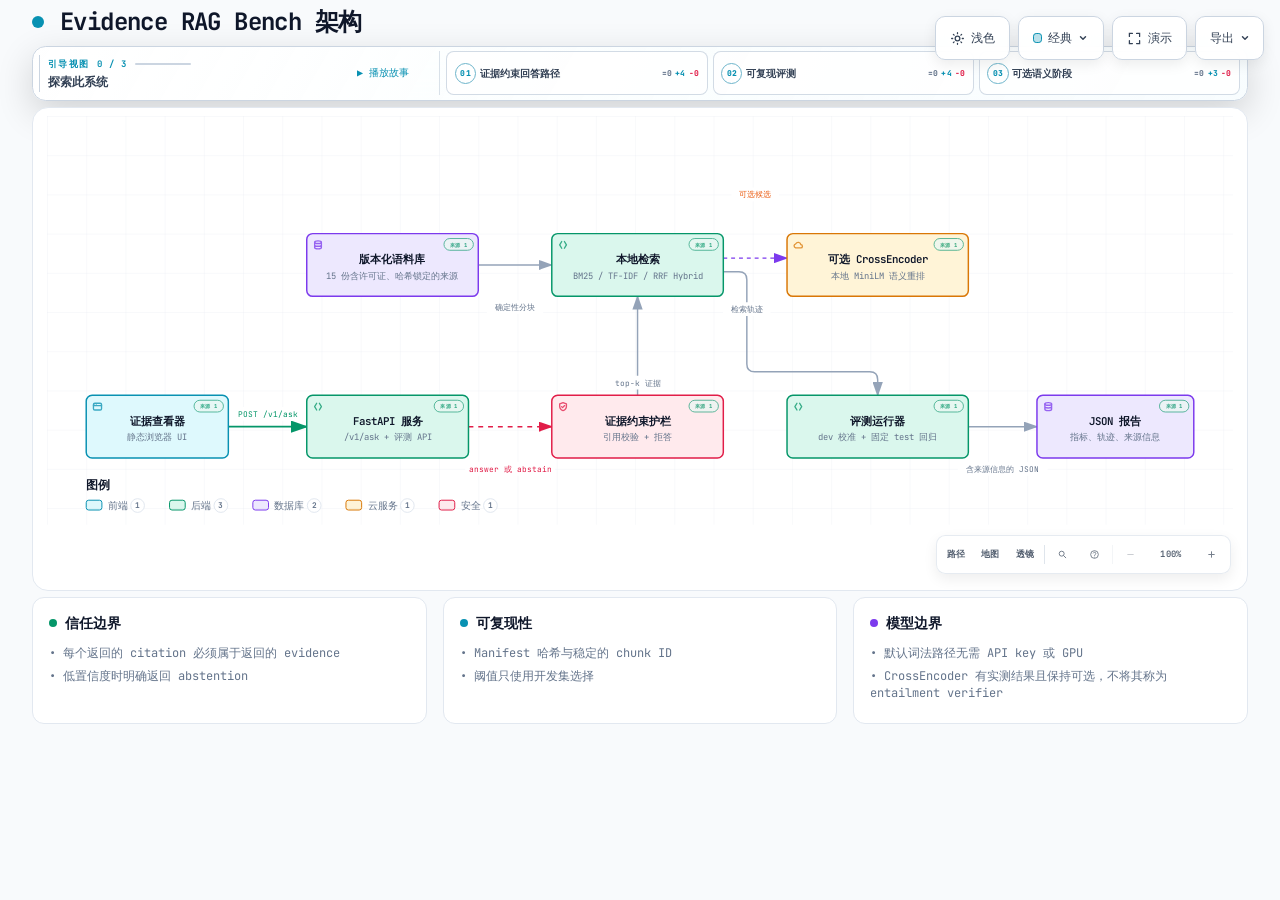
==== commit a3e6fde0: "docs: bind Chinese architecture evidence" ====
--- a/docs/architecture/evidence-rag-bench-architecture.html
+++ b/docs/architecture/evidence-rag-bench-architecture.html
@@ -4960,7 +4960,7 @@
     </div>
 
     <script id="archify-guided-views-data" type="application/json">[{"id":"request","label":"证据约束回答路径","focus":["browser","api","retriever","grounding"],"note":"问题要么获得证据，要么得到明确拒答。"},{"id":"evaluation","label":"可复现评测","focus":["corpus","retriever","benchmark","reports"],"note":"哈希锁定的输入生成可报告的基准产物。"},{"id":"semantic","label":"可选语义阶段","focus":["retriever","reranker","benchmark"],"note":"CrossEncoder 重排固定候选，但保持为 opt-in。"}]</script>
-    <script id="archify-source-evidence-data" type="application/json">{"schemaVersion":1,"verified":true,"repository":{"url":"https://github.com/SCUliujiacheng/evidence-rag-bench","revision":"7affaceaec01ef79643b747feb7544387a3c5146","shortRevision":"7afface"},"referenceCount":8,"nodes":{"browser":[{"path":"src/evidence_rag_bench/ui/index.html","href":"https://github.com/SCUliujiacheng/evidence-rag-bench/blob/7affaceaec01ef79643b747feb7544387a3c5146/src/evidence_rag_bench/ui/index.html"}],"api":[{"path":"src/evidence_rag_bench/api/app.py","href":"https://github.com/SCUliujiacheng/evidence-rag-bench/blob/7affaceaec01ef79643b747feb7544387a3c5146/src/evidence_rag_bench/api/app.py"}],"grounding":[{"path":"src/evidence_rag_bench/grounding/service.py","href":"https://github.com/SCUliujiacheng/evidence-rag-bench/blob/7affaceaec01ef79643b747feb7544387a3c5146/src/evidence_rag_bench/grounding/service.py"}],"retriever":[{"path":"src/evidence_rag_bench/retrieval/hybrid.py","href":"https://github.com/SCUliujiacheng/evidence-rag-bench/blob/7affaceaec01ef79643b747feb7544387a3c5146/src/evidence_rag_bench/retrieval/hybrid.py"}],"reranker":[{"path":"src/evidence_rag_bench/retrieval/rerank.py","href":"https://github.com/SCUliujiacheng/evidence-rag-bench/blob/7affaceaec01ef79643b747feb7544387a3c5146/src/evidence_rag_bench/retrieval/rerank.py"}],"corpus":[{"path":"data/corpus/open_source_manifest.jsonl","href":"https://github.com/SCUliujiacheng/evidence-rag-bench/blob/7affaceaec01ef79643b747feb7544387a3c5146/data/corpus/open_source_manifest.jsonl"}],"benchmark":[{"path":"src/evidence_rag_bench/evaluation/runner.py","href":"https://github.com/SCUliujiacheng/evidence-rag-bench/blob/7affaceaec01ef79643b747feb7544387a3c5146/src/evidence_rag_bench/evaluation/runner.py"}],"reports":[{"path":"src/evidence_rag_bench/evaluation/runner.py","href":"https://github.com/SCUliujiacheng/evidence-rag-bench/blob/7affaceaec01ef79643b747feb7544387a3c5146/src/evidence_rag_bench/evaluation/runner.py"}]}}</script>
+    <script id="archify-source-evidence-data" type="application/json">{"schemaVersion":1,"verified":true,"repository":{"url":"https://github.com/SCUliujiacheng/evidence-rag-bench-zh","revision":"94d18784a1ebbec0d7e1701ae3e2074d33f6c64f","shortRevision":"94d1878"},"referenceCount":8,"nodes":{"browser":[{"path":"src/evidence_rag_bench/ui/index.html","href":"https://github.com/SCUliujiacheng/evidence-rag-bench-zh/blob/94d18784a1ebbec0d7e1701ae3e2074d33f6c64f/src/evidence_rag_bench/ui/index.html"}],"api":[{"path":"src/evidence_rag_bench/api/app.py","href":"https://github.com/SCUliujiacheng/evidence-rag-bench-zh/blob/94d18784a1ebbec0d7e1701ae3e2074d33f6c64f/src/evidence_rag_bench/api/app.py"}],"grounding":[{"path":"src/evidence_rag_bench/grounding/service.py","href":"https://github.com/SCUliujiacheng/evidence-rag-bench-zh/blob/94d18784a1ebbec0d7e1701ae3e2074d33f6c64f/src/evidence_rag_bench/grounding/service.py"}],"retriever":[{"path":"src/evidence_rag_bench/retrieval/hybrid.py","href":"https://github.com/SCUliujiacheng/evidence-rag-bench-zh/blob/94d18784a1ebbec0d7e1701ae3e2074d33f6c64f/src/evidence_rag_bench/retrieval/hybrid.py"}],"reranker":[{"path":"src/evidence_rag_bench/retrieval/rerank.py","href":"https://github.com/SCUliujiacheng/evidence-rag-bench-zh/blob/94d18784a1ebbec0d7e1701ae3e2074d33f6c64f/src/evidence_rag_bench/retrieval/rerank.py"}],"corpus":[{"path":"data/corpus/open_source_manifest.jsonl","href":"https://github.com/SCUliujiacheng/evidence-rag-bench-zh/blob/94d18784a1ebbec0d7e1701ae3e2074d33f6c64f/data/corpus/open_source_manifest.jsonl"}],"benchmark":[{"path":"src/evidence_rag_bench/evaluation/runner.py","href":"https://github.com/SCUliujiacheng/evidence-rag-bench-zh/blob/94d18784a1ebbec0d7e1701ae3e2074d33f6c64f/src/evidence_rag_bench/evaluation/runner.py"}],"reports":[{"path":"src/evidence_rag_bench/evaluation/runner.py","href":"https://github.com/SCUliujiacheng/evidence-rag-bench-zh/blob/94d18784a1ebbec0d7e1701ae3e2074d33f6c64f/src/evidence_rag_bench/evaluation/runner.py"}]}}</script>
     <script id="archify-i18n-data" type="application/json">{"locale":"zh-CN","messages":{"viewer.kind.frontend":"前端","viewer.kind.backend":"后端","viewer.kind.database":"数据库","viewer.kind.cloud":"云服务","viewer.kind.security":"安全","viewer.kind.messagebus":"消息总线","viewer.kind.external":"外部系统","viewer.kind.neutral":"中性","viewer.kind.node":"节点","viewer.kind.start":"开始","viewer.kind.active":"活动","viewer.kind.waiting":"等待","viewer.kind.decision":"决策","viewer.kind.success":"成功","viewer.kind.failure":"失败","viewer.toolbar.actions":"图表操作","viewer.theme.toggle.title":"切换主题（T）","viewer.theme.toggle":"切换颜色主题","viewer.theme.dark":"深色","viewer.theme.light":"浅色","viewer.preset.choose.title":"选择视觉风格（S 循环切换）","viewer.preset.choose":"选择视觉风格","viewer.preset.style":"风格","viewer.preset.menu":"视觉风格","viewer.preset.identity":"视觉表达","viewer.preset.cycles":"S 循环切换","viewer.preset.classic":"经典","viewer.preset.classic.short":"经典","viewer.preset.classic.hint":"稳定的技术默认风格","viewer.preset.flow":"信号流","viewer.preset.flow.short":"流动","viewer.preset.flow.hint":"突出动态流向","viewer.preset.blueprint":"蓝图","viewer.preset.blueprint.hint":"工程评审","viewer.preset.editorial":"编辑风格","viewer.preset.editorial.hint":"适合发布与上线说明","viewer.preset.badge.signalFlow":"信号流","viewer.preset.badge.blueprint":"蓝图 / 修订 01","viewer.preset.badge.editorial":"编辑风格 / 现场笔记","viewer.preset.badge.editorialPlate":"ARCHIFY / 图版 04","viewer.preset.current":"当前视觉风格：{style}。选择视觉风格","viewer.motion.live":"动态","viewer.motion.still":"静态","viewer.motion.pause":"暂停动效","viewer.motion.resume":"恢复动效","viewer.motion.reduced":"已根据减少动态效果偏好暂停动效","viewer.motion.hidden":"页面不可见时已暂停动效","viewer.motion.yielding":"暂停动效；当前让位于{owner}","viewer.motion.yielding.title":"动态预览已启用 · 正在让位于{owner}","viewer.owner.story":"引导故事","viewer.owner.chapter":"当前章节","viewer.owner.chapterPreview":"章节差异预览","viewer.owner.handoff":"章节交接","viewer.owner.route":"路径探测","viewer.owner.lens":"语义透镜","viewer.owner.relationship":"关系预览","viewer.owner.intent":"意图追踪","viewer.owner.focus":"语义聚焦","viewer.owner.legend":"图例预览","viewer.owner.reader":"读者交互","viewer.present.enter":"进入演示模式","viewer.present.enter.title":"演示模式（F）","viewer.present.exit":"退出演示模式","viewer.present.exit.title":"退出演示模式（F 或 Escape）","viewer.present.present":"演示","viewer.present.exit.label":"退出","viewer.export.button":"导出","viewer.export.button.title":"导出图表（E）","viewer.export.diagram":"导出图表","viewer.export.menu":"导出","viewer.export.subtitle":"便携、整洁的输出","viewer.export.share":"分享","viewer.export.shareCard":"分享卡片","viewer.export.routeShareCard":"路径分享卡片","viewer.export.reachShareCard":"可达范围分享卡片","viewer.export.copyShareCard":"复制分享卡片","viewer.export.copyDiagram":"复制图表","viewer.export.clipboardPng":"复制 PNG 到剪贴板","viewer.export.raster":"位图","viewer.export.image":"图像","viewer.export.lossless":"无损图像","viewer.export.compact":"紧凑图像","viewer.export.modern":"现代图像格式","viewer.export.vectorMotion":"矢量与动效","viewer.export.vectorMotion.heading":"矢量与动效","viewer.export.editable":"可编辑矢量图","viewer.export.motion6s":"6 秒动效","viewer.export.unsupported":"当前浏览器不支持","viewer.export.clipboardUnsupported":"当前浏览器不支持写入图片剪贴板","viewer.export.clipboardUnsupported.period":"当前浏览器不支持写入图片剪贴板。","viewer.export.clipboardUnsupported.short":"此浏览器不支持写入图片剪贴板。","viewer.export.motionUnavailable":"当前浏览器无法录制动效","viewer.export.webmUnavailable":"当前浏览器不支持 WebM","viewer.export.failed":"导出失败：{message}","viewer.export.unknownVariant":"未知的分享卡片类型：{variant}","viewer.export.routeRequired":"请先追踪路径，再导出路径分享卡片","viewer.export.reachRequired":"请先追踪编写可达范围，再导出可达范围分享卡片","viewer.export.unknown":"未知错误","viewer.export.routeFailed":"路径分享卡片导出失败：{message}","viewer.export.reachFailed":"可达范围分享卡片导出失败：{message}","viewer.export.copyFailed":"复制失败：{message}","viewer.export.copiedPng":"已将 PNG 复制到剪贴板","viewer.export.copiedShare":"已复制分享卡片","viewer.export.downloadedShare":"已下载分享卡片","viewer.export.downloadedRoute":"已下载路径分享卡片","viewer.export.downloadedReach":"已下载可达范围分享卡片","viewer.export.downloadedWebm":"已下载 WebM","viewer.export.recording":"正在录制 6 秒动效…","viewer.export.card.routeSummary.one":"路径：{source} → {target} · {count} 个有向跳转","viewer.export.card.routeSummary.other":"路径：{source} → {target} · {count} 个有向跳转","viewer.export.card.reachSummary":"从{origin}开始的编写{direction} · {nodes} · {links} · 最深 {hops}","viewer.export.card.node.one":"{count} 个节点","viewer.export.card.node.other":"{count} 个节点","viewer.export.card.link.one":"{count} 条连接","viewer.export.card.link.other":"{count} 条连接","viewer.export.card.hop.one":"{count} 跳","viewer.export.card.hop.other":"{count} 跳","viewer.export.card.routeBadge":"ARCHIFY · 路径 · {hops}","viewer.export.card.reachBadge":"ARCHIFY · {direction}可达范围","viewer.export.card.defaultBadge":"ARCHIFY · {preset} · {theme}","viewer.export.direction.upstream":"上游","viewer.export.direction.downstream":"下游","viewer.export.error.canvasUnavailable":"无法为{label}使用画布","viewer.export.error.contextUnavailable":"无法为{label}创建二维画布上下文","viewer.export.error.toBlobUnavailable":"{label}无法使用 canvas.toBlob","viewer.export.error.toBlobNull":"{label}的 canvas.toBlob 未返回数据","viewer.export.error.variantsCombined":"无法同时组合多种分享卡片类型","viewer.export.error.viewerState":"分享卡片导出无法移除临时 Viewer 状态","viewer.export.error.routeState":"路径卡片导出无法安全保留已解析路径","viewer.export.error.reachState":"可达范围卡片导出无法安全保留编写的可达范围","viewer.export.error.webmRequirements":"WebM 动效导出需要追踪动画及浏览器 MediaRecorder 支持","viewer.export.error.mediaRecorder":"MediaRecorder 录制失败","viewer.export.error.emptyWebm":"MediaRecorder 生成了空的 WebM","viewer.export.error.webmBackground":"无法为 WebM 导出加载 SVG 背景","viewer.guided.region":"图表引导视图","viewer.guided.previous":"上一个引导视图","viewer.guided.previous.title":"上一个引导视图（[）","viewer.guided.next":"下一个引导视图","viewer.guided.next.title":"下一个引导视图（]）","viewer.guided.views":"引导视图","viewer.guided.explore":"探索此系统","viewer.guided.intro":"沿精选路径逐步查看，而不改变源图表。","viewer.guided.trail":"故事轨迹","viewer.guided.beat":"节点","viewer.guided.nextBeat":"下一步","viewer.guided.play":"播放引导故事","viewer.guided.play.title":"播放引导故事（P）","viewer.guided.pause":"暂停引导故事","viewer.guided.pause.title":"暂停引导故事（P）","viewer.guided.replay":"重播引导故事","viewer.guided.replay.title":"重播引导故事（P）","viewer.guided.playStory":"播放故事","viewer.guided.pauseStory":"暂停","viewer.guided.replayStory":"重播故事","viewer.guided.motionUnavailable":"静态模式下无法播放故事","viewer.guided.enableMotion":"切换为动态模式以播放引导故事","viewer.guided.selectBeatLink":"选择故事节点以复制其精确链接","viewer.guided.copyMoment":"复制此刻","viewer.guided.momentCopied":"已复制时刻链接","viewer.guided.momentCopyFailed":"无法复制故事时刻链接","viewer.guided.copied":"已复制","viewer.guided.copyFailed":"复制失败","viewer.guided.showAll":"显示全部","viewer.guided.showAll.aria":"显示完整图表","viewer.guided.chapters":"故事章节","viewer.guided.storyTrail":"{label}的故事轨迹：{count} 个节点","viewer.guided.chapter.open":"打开第 {index}/{total} 章：{label}，{count} 个停靠点","viewer.guided.chapter.current":"当前第 {index}/{total} 章：{label}，{count} 个停靠点","viewer.guided.chapter.selectedNodes":"已选择 {count} 个节点","viewer.guided.chapter.stops":"{count} 个停靠点","viewer.guided.chapter.stop.one":"{count} 个停靠点","viewer.guided.chapter.stop.other":"{count} 个停靠点","viewer.guided.chapter.current.title":"{label} — 当前章节，{count} 个停靠点","viewer.guided.chapter.delta.expanded":"{stay} 个保留，{enter} 个进入，{leave} 个离开","viewer.guided.chapter.delta.aria":"打开第 {index}/{total} 章：{label}。章节聚焦差异：{delta}","viewer.guided.chapter.delta.title":"{label} — 章节聚焦 {delta}","viewer.guided.handoff":"{from} → {to} · 经由{label}","viewer.guided.share.chapter":"章节 {index} / {total}","viewer.guided.share.initial":"章节 01 / 01","viewer.guided.share.default":"引导章节","viewer.guided.state.ready":"就绪","viewer.guided.state.playing":"播放中","viewer.guided.state.settled":"已完成","viewer.guided.state.paused":"已暂停","viewer.guided.state.pinned":"已固定","viewer.guided.state.still":"静态","viewer.guided.share.step":"步骤 {index} / {total} · {label}","viewer.guided.share.staticMoment":"{step} · 静态时刻","viewer.guided.share.complete":"{count} 个步骤已完成 · {note}","viewer.guided.share.settled":"路径已稳定，可供阅读。","viewer.guided.share.staticPath":"{count} 个步骤 · 静态路径","viewer.guided.share.ready":"{count} 个步骤 · 就绪","viewer.guided.share.aria":"{state}，第 {index}/{total} 章：{label}。{beat}。{route}","viewer.guided.beat.start":"节点 {index} / {total} · {label} · 起点","viewer.guided.beat.forward":"节点 {index} / {total} · {from} → {to}","viewer.guided.beat.reverse":"节点 {index} / {total} · {from} → {to} · 反向编写连接","viewer.guided.beat.multiple":"节点 {index} / {total} · {from} ⇄ {to} · {count} 条编写连接","viewer.guided.beat.group":"节点 {index} / {total} · {from} · {to} · 分组 · 无直接连接","viewer.guided.beat.aria.prefix":"故事节点 {index}/{total}：{label}。","viewer.guided.beat.aria.start":"起点。","viewer.guided.beat.aria.forward":"从{from}经一条正向编写关系到达。","viewer.guided.beat.aria.reverse":"从{from}出发；编写关系实际由{to}指向{from}。","viewer.guided.beat.aria.multiple":"从{from}经 {count} 条编写关系到达；不使用任意动效。","viewer.guided.beat.aria.group":"与{from}分组展示，没有直接编写关系。","viewer.guided.caption.start":"起点","viewer.guided.caption.grouped":"分组过渡 · 无直接编写连接","viewer.guided.caption.more":" +另外 {count} 条","viewer.guided.caption.reverse":"反向编写关系","viewer.guided.caption.relationships":"{count} 条编写关系","viewer.guided.caption.relationship":"编写关系","viewer.guided.caption.direction":"编写方向：{from} → {to}","viewer.guided.caption.starting":"编写起点","viewer.guided.beatLink":"复制当前故事时刻链接：第 {index}/{total} 个节点：{label}","viewer.guided.noStory":"此图表没有编写引导故事。","viewer.guide.eyebrow":"图表指南","viewer.guide.close":"关闭图表指南","viewer.guide.inspecting":"正在检查已编译语义","viewer.guide.actions":"图表探索操作","viewer.guide.find":"查找任意节点","viewer.guide.find.hint":"搜索标签、职责、类型和稳定 ID。","viewer.guide.route":"追踪路径","viewer.guide.route.aria":"追踪有向路径","viewer.guide.route.hint":"查看两个语义节点如何按编写方向连接。","viewer.guide.map":"查看完整系统","viewer.guide.map.hint":"打开带实时视口和稳定节点的语义雷达。","viewer.guide.lens":"比较语义类型","viewer.guide.lens.hint":"统计角色、显示流量并比较直接编写的连接。","viewer.guide.story":"播放引导故事","viewer.guide.story.hint":"浏览已编写的章节和真实关系。","viewer.guide.present":"进入演示模式","viewer.guide.present.hint":"让实时图表占满视口，同时不改变导出。","viewer.guide.shortcuts":"其他键盘快捷键","viewer.guide.shortcut.export":"导出","viewer.guide.shortcut.theme":"主题","viewer.guide.shortcut.style":"风格","viewer.guide.shortcut.reset":"重置","viewer.guide.shortcut.zoomIn":"放大","viewer.guide.shortcut.zoomOut":"缩小","viewer.guide.shortcut.close":"关闭","viewer.guide.facts":"{nodes} · {relationships} · {views}","viewer.guide.fact.node.one":"{count} 个语义节点","viewer.guide.fact.node.other":"{count} 个语义节点","viewer.guide.fact.relationship.one":"{count} 条关系","viewer.guide.fact.relationship.other":"{count} 条关系","viewer.guide.fact.view.one":"{count} 个引导视图","viewer.guide.fact.view.other":"{count} 个引导视图","viewer.guide.story.available.one":"浏览 {count} 个已编写章节及其真实关系。","viewer.guide.story.available.other":"浏览 {count} 个已编写章节及其真实关系。","viewer.guide.story.unavailable":"此图表没有编写引导故事。","viewer.guide.open":"打开图表指南","viewer.guide.noStory":"此图表没有编写引导故事。","viewer.finder.title":"查找节点","viewer.finder.close":"关闭节点查找器","viewer.finder.placeholder":"搜索标签或 ID","viewer.finder.search":"搜索图表节点","viewer.finder.results":"图表节点","viewer.finder.empty":"没有匹配的节点","viewer.finder.result.focus":"聚焦{label}","viewer.finder.result.routeStart":"选择{label}作为路径起点","viewer.finder.result.routeTarget":"选择{label}作为路径终点，{links}","viewer.finder.status.empty":"没有匹配的节点","viewer.finder.status.count.one":"{count} 个匹配节点","viewer.finder.status.count.other":"{count} 个匹配节点","viewer.finder.noun.nodes":"个节点","viewer.finder.link.one":"{count} 条连接","viewer.finder.link.other":"{count} 条连接","viewer.finder.result.focus.one":"聚焦{label}，{count} 条相关连接","viewer.finder.result.focus.other":"聚焦{label}，{count} 条相关连接","viewer.finder.status.filtered":"{visible}/{available} {noun}","viewer.finder.status.all":"{available} {noun}","viewer.passport.eyebrow":"语义护照","viewer.passport.metadata":"节点元数据","viewer.passport.evidence":"已验证的源代码证据","viewer.passport.verified":"已验证来源","viewer.passport.reach":"编写可达范围","viewer.passport.reach.trace":"追踪编写的可达性","viewer.passport.upstream":"上游","viewer.passport.downstream":"下游","viewer.passport.upstream.trace":"追踪上游编写可达性","viewer.passport.downstream.trace":"追踪下游编写可达性","viewer.passport.close":"关闭语义护照","viewer.passport.copy":"复制链接","viewer.passport.copy.focus":"复制聚焦节点的链接","viewer.passport.relations":"关系","viewer.passport.relations.show":"显示关联关系","viewer.passport.relations.hide":"隐藏关联关系","viewer.passport.relations.list":"关联关系","viewer.passport.copyRelation":"复制关系","viewer.passport.copyNode":"复制节点","viewer.passport.copyPinned":"复制固定关系的链接","viewer.passport.copySource":"复制来源节点的链接","viewer.passport.copy.focused.success":"已复制聚焦节点链接","viewer.passport.copy.pinned.success":"已复制固定关系链接","viewer.passport.copy.focused.failed":"无法复制聚焦节点链接","viewer.passport.copy.pinned.failed":"无法复制固定关系链接","viewer.passport.relationship.none":"没有关联关系","viewer.passport.relationship.count.one":"{count} 条关系","viewer.passport.relationship.count.other":"{count} 条关系","viewer.passport.relationship.show.one":"显示 {count} 条关联关系","viewer.passport.relationship.show.other":"显示 {count} 条关联关系","viewer.passport.relationship.summary":"{out} 条出向 · {in} 条入向{loops}","viewer.passport.relationship.loops":" · {count} 条自环","viewer.passport.relationship.explorer":"直接关系浏览器","viewer.passport.relationship.help":"使用方向键浏览关系。按 Enter 或空格键固定详情；按 Escape 清除。","viewer.passport.relationship.loopsBack":"回环","viewer.passport.relationship.connectsTo":"连接到","viewer.passport.relationship.connectsFrom":"连接自","viewer.passport.relationship.pinned":"已固定关系 · {from} → {to} · {label}","viewer.passport.relationship.inspect":"检查第 {index}/{total} 条关系：{from} 到 {to}，{label}。按 Enter 查看详情。","viewer.passport.relationship.group.out":"出向","viewer.passport.relationship.group.in":"入向","viewer.passport.relationship.group.loop":"自环","viewer.passport.relationship.row":"{group}：{relationship}，{neighbor}","viewer.passport.relationship.direction.out":"出 →","viewer.passport.relationship.direction.in":"← 入","viewer.passport.relationship.direction.loop":"自环","viewer.passport.sourceCount.one":"{count} 个已验证来源引用","viewer.passport.sourceCount.other":"{count} 个已验证来源引用","viewer.passport.sourceMarker":"来源","viewer.passport.beacon.one":"{count} 个已验证来源；聚焦此节点以检查","viewer.passport.beacon.other":"{count} 个已验证来源；聚焦此节点以检查","viewer.passport.repository.open":"打开已验证的仓库修订版本 {revision}","viewer.passport.source.open":"打开修订版本 {revision} 中已验证的来源 {path}","viewer.passport.source.openLink":"打开 ↗","viewer.passport.reach.upstream.one":"追踪 {count} 个上游编写节点","viewer.passport.reach.upstream.other":"追踪 {count} 个上游编写节点","viewer.passport.reach.downstream.one":"追踪 {count} 个下游编写节点","viewer.passport.reach.downstream.other":"追踪 {count} 个下游编写节点","viewer.passport.reach.noUpstream":"没有上游编写节点","viewer.passport.reach.noDownstream":"没有下游编写节点","viewer.passport.reach.status":"{direction} · {nodes} 个节点 · {links} 条连接 · 最深 {hops} 跳","viewer.route.eyebrow":"路径探测","viewer.route.start":"选择起点节点","viewer.route.start.find":"查找起点","viewer.route.start.find.aria":"查找路径起点","viewer.route.copy":"复制链接","viewer.route.copy.aria":"复制已追踪路径的链接","viewer.route.clear":"清除","viewer.route.clear.aria":"清除路径探测","viewer.route.traced":"已追踪路径","viewer.route.pickTwo":"在图表中选择两个语义节点","viewer.route.pickOne":"在图表中选择一个语义节点","viewer.route.controls":"路径旅程控制","viewer.route.previous":"上一个路径位置","viewer.route.play":"播放路径旅程","viewer.route.pause":"暂停路径旅程","viewer.route.replay":"重播路径旅程","viewer.route.next":"下一个路径位置","viewer.route.journey":"旅程","viewer.route.pause.label":"暂停","viewer.route.replay.label":"重播","viewer.route.overview":"总览","viewer.route.overview.aria":"显示完整路径总览","viewer.route.instructions":"先选择来源，再选择目标；方向很重要。","viewer.route.destination":"选择从{label}出发的目标","viewer.route.destination.find":"查找目标","viewer.route.destination.find.aria":"查找可达的路径目标","viewer.route.differentDestination":"选择其他目标","viewer.route.distinct":"一条路径需要两个不同的语义节点。","viewer.route.unreachable":"没有通往{label}的有向路径","viewer.route.unreachable.detail":"从{source}无法到达{target}。请选择高亮的目标。","viewer.route.start.instructions":"选择来源。下一步只会显示有向可达的目标。","viewer.route.copy.success":"已复制路径链接","viewer.route.copy.failed":"无法复制路径链接","viewer.route.position":"路径位置 {index}/{total}：{label}","viewer.route.step":"第 {index}/{total} 步 · {phase} · {label}","viewer.route.motionRequired":"自动旅程需要动态模式","viewer.route.trigger.clear":"清除已追踪路径","viewer.route.overview.status":"{nodes} · {hops} · 最短编写路径","viewer.route.overview.node.one":"{count} 个节点","viewer.route.overview.node.other":"{count} 个节点","viewer.route.overview.hop.one":"{count} 个有向跳转","viewer.route.overview.hop.other":"{count} 个有向跳转","viewer.route.phase.playing":"播放中","viewer.route.phase.complete":"已完成","viewer.route.phase.inspecting":"检查中","viewer.route.destination.count.one":"有 {count} 个有向目标可用。请选择高亮节点。","viewer.route.destination.count.other":"有 {count} 个有向目标可用。请选择高亮节点。","viewer.route.noOutgoing":"此处没有可用的出向路径。请清除后选择其他来源。","viewer.route.result.title":"{source} 到 {target}","viewer.route.finder.source.title":"选择路径起点","viewer.route.finder.source.placeholder":"搜索路径来源","viewer.route.finder.source.empty":"没有匹配的路径来源","viewer.route.finder.source.results":"可作为路径起点的节点","viewer.route.finder.source.noun":"个路径来源","viewer.route.finder.source.badge":"起点","viewer.route.finder.target.title":"从{label}出发的目标","viewer.route.finder.target.placeholder":"搜索可达目标","viewer.route.finder.target.empty":"没有匹配的可达目标","viewer.route.finder.target.results":"可达路径目标","viewer.route.finder.target.noun":"个可达目标","viewer.route.hop.one":"{count} 跳","viewer.route.hop.other":"{count} 跳","viewer.lens.eyebrow":"语义透镜","viewer.lens.title":"比较系统角色","viewer.lens.close":"关闭语义透镜","viewer.lens.instruction":"最多选择两种语义类型。选择一种可显示其真实流量；选择两种只比较直接编写的关系。","viewer.lens.kinds":"语义类型","viewer.lens.choose":"选择一种类型以检查其节点和相连关系。","viewer.lens.copy":"复制语义透镜链接","viewer.lens.clear":"清除语义透镜","viewer.lens.open":"打开语义透镜","viewer.lens.openActive":"打开当前语义透镜","viewer.lens.legend":"语义图例","viewer.lens.legend.inspect.one":"检查{label}，{count} 个节点","viewer.lens.legend.inspect.other":"检查{label}，{count} 个节点","viewer.lens.kind.count.one":"{label}，{count} 个节点","viewer.lens.kind.count.other":"{label}，{count} 个节点","viewer.lens.compare.one":"{first} → {second}：{forward} · {second} → {first}：{reverse} · 共 {count} 条直接关系","viewer.lens.compare.other":"{first} → {second}：{forward} · {second} → {first}：{reverse} · 共 {count} 条直接关系","viewer.lens.single":"{nodes} · {relationships} · 已连接节点保持可见","viewer.lens.node.one":"{count} 个{label}节点","viewer.lens.node.other":"{count} 个{label}节点","viewer.lens.relationship.one":"{count} 条相连关系","viewer.lens.relationship.other":"{count} 条相连关系","viewer.radar.title":"语义雷达","viewer.radar.building":"正在构建总览","viewer.radar.openFull":"打开完整语义雷达","viewer.radar.open":"打开雷达","viewer.radar.close":"关闭语义雷达","viewer.radar.surface":"图表总览。点击节点进行聚焦，或使用方向键平移。","viewer.radar.click":"点击节点","viewer.radar.drag":"拖动平移","viewer.radar.space":"语义雷达需要更多地图可见空间。","viewer.radar.nodes":"语义图表雷达节点","viewer.radar.focus":"从语义雷达聚焦{label}","viewer.radar.status":"{count} 个节点 · {viewport}","viewer.radar.fullMap":"{count} 个节点 · 完整地图","viewer.radar.compacted":"已收紧雷达，避免遮挡语义护照或地图控件。","viewer.radar.cancelWaiting":"取消等待更多地图空间的语义雷达","viewer.radar.needsSpace":"语义雷达需要更多可见地图空间","viewer.radar.viewport.full":"完整地图","viewer.radar.viewport.width":"宽度 {percent}%","viewer.radar.viewport.scale":"视口 {percent}%","viewer.nav.controls":"图表视图控制","viewer.nav.route":"追踪有向路径","viewer.nav.route.title":"追踪路径（R）","viewer.nav.route.short":"路径","viewer.nav.radar":"打开语义雷达","viewer.nav.radar.title":"语义雷达（M）","viewer.nav.radar.short":"地图","viewer.nav.lens":"打开语义透镜","viewer.nav.lens.title":"语义透镜（L）","viewer.nav.lens.short":"透镜","viewer.nav.find":"查找节点","viewer.nav.find.title":"查找节点（/）","viewer.nav.guide":"打开图表指南","viewer.nav.guide.title":"图表指南（?）","viewer.nav.zoomOut":"缩小","viewer.nav.zoomOut.title":"缩小（-）","viewer.nav.reset":"重置图表视图","viewer.nav.reset.title":"重置视图（0）","viewer.nav.read":"阅读","viewer.nav.zoomIn":"放大","viewer.nav.zoomIn.title":"放大（+）","viewer.nav.camera":"{hint}。重置图表视图","viewer.nav.camera.title":"{semantic}{hint} · 重置视图（0）","viewer.nav.camera.semantic":"语义相机已启用 · ","viewer.nav.level.map":"概览","viewer.nav.level.read":"阅读","viewer.nav.level.full":"完整","viewer.nav.level.auto":"自动","viewer.nav.detail.map":"放大以显示关系标签和节点上下文","viewer.nav.detail.read":"再次放大以显示标签和注释","viewer.nav.detail.full":"完整图表详情","viewer.intent.summary":"{label}。{out} 条出向，{in} 条入向{loops}。共 {total} 条连接。按 Enter 查看详情。","viewer.intent.loops":"，{count} 条自环","viewer.common.copied":"已复制","viewer.common.copyFailed":"复制失败","viewer.common.copyLink":"复制链接","viewer.common.clear":"清除","viewer.common.close":"关闭"}}</script>
     <div class="guided-views no-print" id="guided-views" hidden aria-label="图表引导视图">
       <button id="guided-view-prev" type="button" aria-label="上一个引导视图" title="上一个引导视图（[）">&#8592;</button>
@@ -5113,15 +5113,15 @@
         <text data-detail="context" x="352.5" y="166" class="t-muted" font-size="9" text-anchor="middle">15 份含许可证、哈希锁定的来源</text>
         </g>
 
-        <g id="node-benchmark" data-node-id="benchmark" data-node-label="评测运行器" tabindex="0" role="button" aria-label="聚焦评测运行器，仅用 dev 校准 + held-out test, 架构组件" aria-pressed="false" data-node-kind="backend" data-node-sublabel="仅用 dev 校准 + held-out test" data-node-context="架构组件">
-          <title>评测运行器 · 仅用 dev 校准 + held-out test · 架构组件</title>
+        <g id="node-benchmark" data-node-id="benchmark" data-node-label="评测运行器" tabindex="0" role="button" aria-label="聚焦评测运行器，dev 校准 + 固定 test 回归, 架构组件" aria-pressed="false" data-node-kind="backend" data-node-sublabel="dev 校准 + 固定 test 回归" data-node-context="架构组件">
+          <title>评测运行器 · dev 校准 + 固定 test 回归 · 架构组件</title>
           <rect x="755" y="285" width="185" height="64" rx="6" class="c-mask"/>
           <rect x="755" y="285" width="185" height="64" rx="6" class="c-backend" stroke-width="1.5"/>
           <g aria-hidden="true" data-semantic-sigil="backend" class="semantic-sigil s-backend" transform="translate(761 291) scale(0.6875)">
             <path d="M6 3 3 8l3 5M10 3l3 5-3 5"/>
           </g>
           <text data-node-label="" data-detail-anchor="" x="847.5" y="315" class="t-primary" font-size="11" font-weight="600" text-anchor="middle">评测运行器</text>
-        <text data-detail="context" x="847.5" y="331" class="t-muted" font-size="9" text-anchor="middle">仅用 dev 校准 + held-out test</text>
+        <text data-detail="context" x="847.5" y="331" class="t-muted" font-size="9" text-anchor="middle">dev 校准 + 固定 test 回归</text>
         </g>
 
         <g id="node-reports" data-node-id="reports" data-node-label="JSON 报告" tabindex="0" role="button" aria-label="聚焦JSON 报告，指标、轨迹、来源信息, 架构组件" aria-pressed="false" data-node-kind="database" data-node-sublabel="指标、轨迹、来源信息" data-node-context="架构组件">
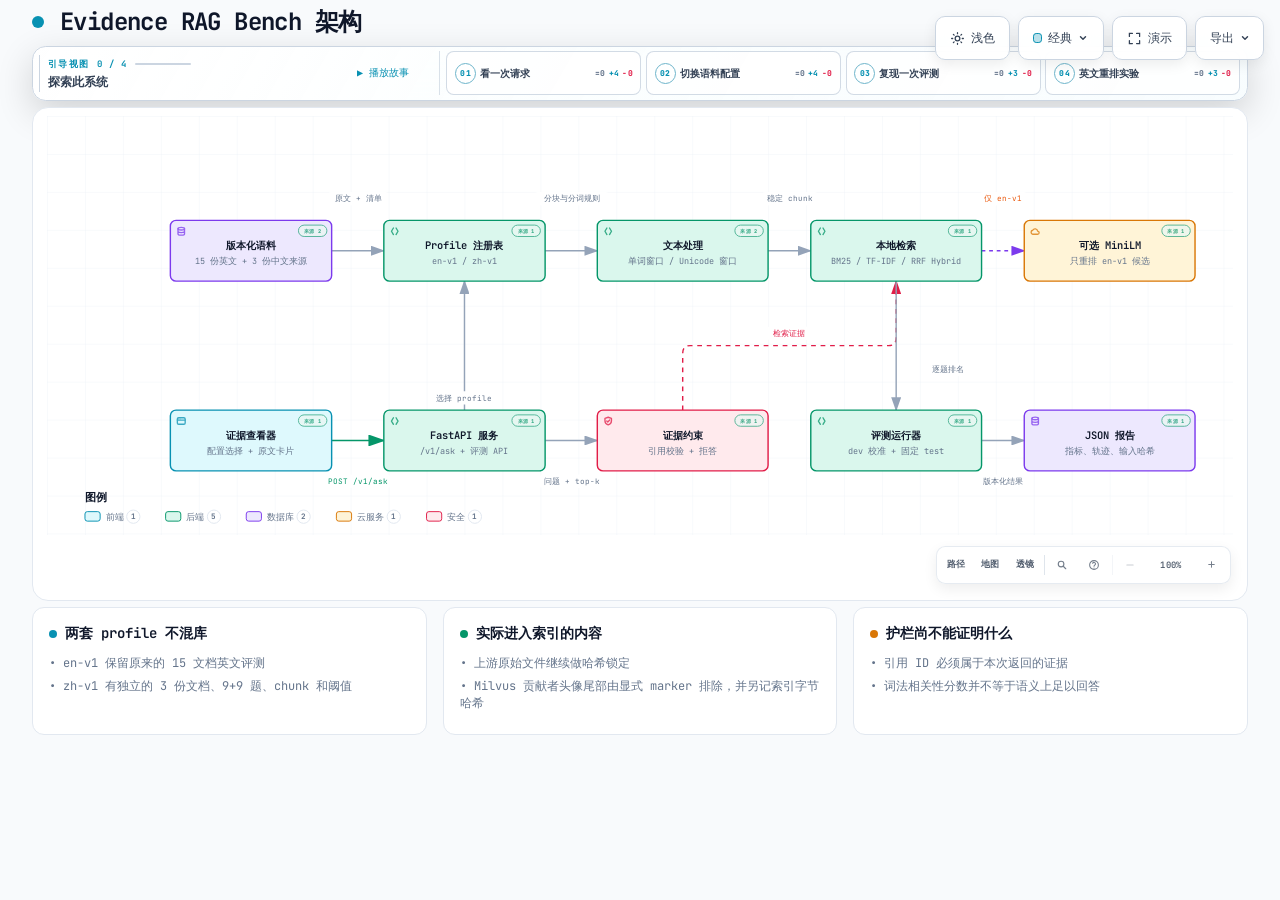
==== commit 494fdebe: "docs: map the bilingual evaluation architecture" ====
--- a/docs/architecture/evidence-rag-bench-architecture.html
+++ b/docs/architecture/evidence-rag-bench-architecture.html
@@ -4959,8 +4959,8 @@
       </div>
     </div>
 
-    <script id="archify-guided-views-data" type="application/json">[{"id":"request","label":"证据约束回答路径","focus":["browser","api","retriever","grounding"],"note":"问题要么获得证据，要么得到明确拒答。"},{"id":"evaluation","label":"可复现评测","focus":["corpus","retriever","benchmark","reports"],"note":"哈希锁定的输入生成可报告的基准产物。"},{"id":"semantic","label":"可选语义阶段","focus":["retriever","reranker","benchmark"],"note":"CrossEncoder 重排固定候选，但保持为 opt-in。"}]</script>
-    <script id="archify-source-evidence-data" type="application/json">{"schemaVersion":1,"verified":true,"repository":{"url":"https://github.com/SCUliujiacheng/evidence-rag-bench-zh","revision":"94d18784a1ebbec0d7e1701ae3e2074d33f6c64f","shortRevision":"94d1878"},"referenceCount":8,"nodes":{"browser":[{"path":"src/evidence_rag_bench/ui/index.html","href":"https://github.com/SCUliujiacheng/evidence-rag-bench-zh/blob/94d18784a1ebbec0d7e1701ae3e2074d33f6c64f/src/evidence_rag_bench/ui/index.html"}],"api":[{"path":"src/evidence_rag_bench/api/app.py","href":"https://github.com/SCUliujiacheng/evidence-rag-bench-zh/blob/94d18784a1ebbec0d7e1701ae3e2074d33f6c64f/src/evidence_rag_bench/api/app.py"}],"grounding":[{"path":"src/evidence_rag_bench/grounding/service.py","href":"https://github.com/SCUliujiacheng/evidence-rag-bench-zh/blob/94d18784a1ebbec0d7e1701ae3e2074d33f6c64f/src/evidence_rag_bench/grounding/service.py"}],"retriever":[{"path":"src/evidence_rag_bench/retrieval/hybrid.py","href":"https://github.com/SCUliujiacheng/evidence-rag-bench-zh/blob/94d18784a1ebbec0d7e1701ae3e2074d33f6c64f/src/evidence_rag_bench/retrieval/hybrid.py"}],"reranker":[{"path":"src/evidence_rag_bench/retrieval/rerank.py","href":"https://github.com/SCUliujiacheng/evidence-rag-bench-zh/blob/94d18784a1ebbec0d7e1701ae3e2074d33f6c64f/src/evidence_rag_bench/retrieval/rerank.py"}],"corpus":[{"path":"data/corpus/open_source_manifest.jsonl","href":"https://github.com/SCUliujiacheng/evidence-rag-bench-zh/blob/94d18784a1ebbec0d7e1701ae3e2074d33f6c64f/data/corpus/open_source_manifest.jsonl"}],"benchmark":[{"path":"src/evidence_rag_bench/evaluation/runner.py","href":"https://github.com/SCUliujiacheng/evidence-rag-bench-zh/blob/94d18784a1ebbec0d7e1701ae3e2074d33f6c64f/src/evidence_rag_bench/evaluation/runner.py"}],"reports":[{"path":"src/evidence_rag_bench/evaluation/runner.py","href":"https://github.com/SCUliujiacheng/evidence-rag-bench-zh/blob/94d18784a1ebbec0d7e1701ae3e2074d33f6c64f/src/evidence_rag_bench/evaluation/runner.py"}]}}</script>
+    <script id="archify-guided-views-data" type="application/json">[{"id":"request","label":"看一次请求","focus":["browser","api","grounding","retriever"],"note":"跟着一个问题走到返回的证据，或一次明确拒答。"},{"id":"profiles","label":"切换语料配置","focus":["corpora","profile","preprocess","retriever"],"note":"中英文各用自己的来源、分块、分词、题集和阈值。"},{"id":"evaluation","label":"复现一次评测","focus":["retriever","benchmark","reports"],"note":"指定 profile 后，报告会保留指标、逐题轨迹和输入哈希。"},{"id":"semantic","label":"英文重排实验","focus":["retriever","reranker","benchmark"],"note":"可选 MiniLM 只接受 en-v1，zh-v1 会明确报错。"}]</script>
+    <script id="archify-source-evidence-data" type="application/json">{"schemaVersion":1,"verified":true,"repository":{"url":"https://github.com/SCUliujiacheng/evidence-rag-bench-zh","revision":"7a222b43c8f7cfa2b97be81c88f5c1f35396bdbf","shortRevision":"7a222b4"},"referenceCount":12,"nodes":{"corpora":[{"path":"data/corpus/open_source_manifest.jsonl","label":"en-v1 清单","href":"https://github.com/SCUliujiacheng/evidence-rag-bench-zh/blob/7a222b43c8f7cfa2b97be81c88f5c1f35396bdbf/data/corpus/open_source_manifest.jsonl"},{"path":"data/corpus/zh_v1_manifest.jsonl","label":"zh-v1 清单","href":"https://github.com/SCUliujiacheng/evidence-rag-bench-zh/blob/7a222b43c8f7cfa2b97be81c88f5c1f35396bdbf/data/corpus/zh_v1_manifest.jsonl"}],"profile":[{"path":"src/evidence_rag_bench/profiles.py","href":"https://github.com/SCUliujiacheng/evidence-rag-bench-zh/blob/7a222b43c8f7cfa2b97be81c88f5c1f35396bdbf/src/evidence_rag_bench/profiles.py"}],"preprocess":[{"path":"src/evidence_rag_bench/corpus/chunking.py","href":"https://github.com/SCUliujiacheng/evidence-rag-bench-zh/blob/7a222b43c8f7cfa2b97be81c88f5c1f35396bdbf/src/evidence_rag_bench/corpus/chunking.py"},{"path":"src/evidence_rag_bench/retrieval/tokenization.py","label":"profile 分词","href":"https://github.com/SCUliujiacheng/evidence-rag-bench-zh/blob/7a222b43c8f7cfa2b97be81c88f5c1f35396bdbf/src/evidence_rag_bench/retrieval/tokenization.py"}],"retriever":[{"path":"src/evidence_rag_bench/retrieval/hybrid.py","href":"https://github.com/SCUliujiacheng/evidence-rag-bench-zh/blob/7a222b43c8f7cfa2b97be81c88f5c1f35396bdbf/src/evidence_rag_bench/retrieval/hybrid.py"}],"reranker":[{"path":"src/evidence_rag_bench/retrieval/rerank.py","href":"https://github.com/SCUliujiacheng/evidence-rag-bench-zh/blob/7a222b43c8f7cfa2b97be81c88f5c1f35396bdbf/src/evidence_rag_bench/retrieval/rerank.py"}],"browser":[{"path":"src/evidence_rag_bench/ui/index.html","href":"https://github.com/SCUliujiacheng/evidence-rag-bench-zh/blob/7a222b43c8f7cfa2b97be81c88f5c1f35396bdbf/src/evidence_rag_bench/ui/index.html"}],"api":[{"path":"src/evidence_rag_bench/api/app.py","href":"https://github.com/SCUliujiacheng/evidence-rag-bench-zh/blob/7a222b43c8f7cfa2b97be81c88f5c1f35396bdbf/src/evidence_rag_bench/api/app.py"}],"grounding":[{"path":"src/evidence_rag_bench/grounding/service.py","href":"https://github.com/SCUliujiacheng/evidence-rag-bench-zh/blob/7a222b43c8f7cfa2b97be81c88f5c1f35396bdbf/src/evidence_rag_bench/grounding/service.py"}],"benchmark":[{"path":"src/evidence_rag_bench/evaluation/runner.py","href":"https://github.com/SCUliujiacheng/evidence-rag-bench-zh/blob/7a222b43c8f7cfa2b97be81c88f5c1f35396bdbf/src/evidence_rag_bench/evaluation/runner.py"}],"reports":[{"path":"src/evidence_rag_bench/evaluation/runner.py","href":"https://github.com/SCUliujiacheng/evidence-rag-bench-zh/blob/7a222b43c8f7cfa2b97be81c88f5c1f35396bdbf/src/evidence_rag_bench/evaluation/runner.py"}]}}</script>
     <script id="archify-i18n-data" type="application/json">{"locale":"zh-CN","messages":{"viewer.kind.frontend":"前端","viewer.kind.backend":"后端","viewer.kind.database":"数据库","viewer.kind.cloud":"云服务","viewer.kind.security":"安全","viewer.kind.messagebus":"消息总线","viewer.kind.external":"外部系统","viewer.kind.neutral":"中性","viewer.kind.node":"节点","viewer.kind.start":"开始","viewer.kind.active":"活动","viewer.kind.waiting":"等待","viewer.kind.decision":"决策","viewer.kind.success":"成功","viewer.kind.failure":"失败","viewer.toolbar.actions":"图表操作","viewer.theme.toggle.title":"切换主题（T）","viewer.theme.toggle":"切换颜色主题","viewer.theme.dark":"深色","viewer.theme.light":"浅色","viewer.preset.choose.title":"选择视觉风格（S 循环切换）","viewer.preset.choose":"选择视觉风格","viewer.preset.style":"风格","viewer.preset.menu":"视觉风格","viewer.preset.identity":"视觉表达","viewer.preset.cycles":"S 循环切换","viewer.preset.classic":"经典","viewer.preset.classic.short":"经典","viewer.preset.classic.hint":"稳定的技术默认风格","viewer.preset.flow":"信号流","viewer.preset.flow.short":"流动","viewer.preset.flow.hint":"突出动态流向","viewer.preset.blueprint":"蓝图","viewer.preset.blueprint.hint":"工程评审","viewer.preset.editorial":"编辑风格","viewer.preset.editorial.hint":"适合发布与上线说明","viewer.preset.badge.signalFlow":"信号流","viewer.preset.badge.blueprint":"蓝图 / 修订 01","viewer.preset.badge.editorial":"编辑风格 / 现场笔记","viewer.preset.badge.editorialPlate":"ARCHIFY / 图版 04","viewer.preset.current":"当前视觉风格：{style}。选择视觉风格","viewer.motion.live":"动态","viewer.motion.still":"静态","viewer.motion.pause":"暂停动效","viewer.motion.resume":"恢复动效","viewer.motion.reduced":"已根据减少动态效果偏好暂停动效","viewer.motion.hidden":"页面不可见时已暂停动效","viewer.motion.yielding":"暂停动效；当前让位于{owner}","viewer.motion.yielding.title":"动态预览已启用 · 正在让位于{owner}","viewer.owner.story":"引导故事","viewer.owner.chapter":"当前章节","viewer.owner.chapterPreview":"章节差异预览","viewer.owner.handoff":"章节交接","viewer.owner.route":"路径探测","viewer.owner.lens":"语义透镜","viewer.owner.relationship":"关系预览","viewer.owner.intent":"意图追踪","viewer.owner.focus":"语义聚焦","viewer.owner.legend":"图例预览","viewer.owner.reader":"读者交互","viewer.present.enter":"进入演示模式","viewer.present.enter.title":"演示模式（F）","viewer.present.exit":"退出演示模式","viewer.present.exit.title":"退出演示模式（F 或 Escape）","viewer.present.present":"演示","viewer.present.exit.label":"退出","viewer.export.button":"导出","viewer.export.button.title":"导出图表（E）","viewer.export.diagram":"导出图表","viewer.export.menu":"导出","viewer.export.subtitle":"便携、整洁的输出","viewer.export.share":"分享","viewer.export.shareCard":"分享卡片","viewer.export.routeShareCard":"路径分享卡片","viewer.export.reachShareCard":"可达范围分享卡片","viewer.export.copyShareCard":"复制分享卡片","viewer.export.copyDiagram":"复制图表","viewer.export.clipboardPng":"复制 PNG 到剪贴板","viewer.export.raster":"位图","viewer.export.image":"图像","viewer.export.lossless":"无损图像","viewer.export.compact":"紧凑图像","viewer.export.modern":"现代图像格式","viewer.export.vectorMotion":"矢量与动效","viewer.export.vectorMotion.heading":"矢量与动效","viewer.export.editable":"可编辑矢量图","viewer.export.motion6s":"6 秒动效","viewer.export.unsupported":"当前浏览器不支持","viewer.export.clipboardUnsupported":"当前浏览器不支持写入图片剪贴板","viewer.export.clipboardUnsupported.period":"当前浏览器不支持写入图片剪贴板。","viewer.export.clipboardUnsupported.short":"此浏览器不支持写入图片剪贴板。","viewer.export.motionUnavailable":"当前浏览器无法录制动效","viewer.export.webmUnavailable":"当前浏览器不支持 WebM","viewer.export.failed":"导出失败：{message}","viewer.export.unknownVariant":"未知的分享卡片类型：{variant}","viewer.export.routeRequired":"请先追踪路径，再导出路径分享卡片","viewer.export.reachRequired":"请先追踪编写可达范围，再导出可达范围分享卡片","viewer.export.unknown":"未知错误","viewer.export.routeFailed":"路径分享卡片导出失败：{message}","viewer.export.reachFailed":"可达范围分享卡片导出失败：{message}","viewer.export.copyFailed":"复制失败：{message}","viewer.export.copiedPng":"已将 PNG 复制到剪贴板","viewer.export.copiedShare":"已复制分享卡片","viewer.export.downloadedShare":"已下载分享卡片","viewer.export.downloadedRoute":"已下载路径分享卡片","viewer.export.downloadedReach":"已下载可达范围分享卡片","viewer.export.downloadedWebm":"已下载 WebM","viewer.export.recording":"正在录制 6 秒动效…","viewer.export.card.routeSummary.one":"路径：{source} → {target} · {count} 个有向跳转","viewer.export.card.routeSummary.other":"路径：{source} → {target} · {count} 个有向跳转","viewer.export.card.reachSummary":"从{origin}开始的编写{direction} · {nodes} · {links} · 最深 {hops}","viewer.export.card.node.one":"{count} 个节点","viewer.export.card.node.other":"{count} 个节点","viewer.export.card.link.one":"{count} 条连接","viewer.export.card.link.other":"{count} 条连接","viewer.export.card.hop.one":"{count} 跳","viewer.export.card.hop.other":"{count} 跳","viewer.export.card.routeBadge":"ARCHIFY · 路径 · {hops}","viewer.export.card.reachBadge":"ARCHIFY · {direction}可达范围","viewer.export.card.defaultBadge":"ARCHIFY · {preset} · {theme}","viewer.export.direction.upstream":"上游","viewer.export.direction.downstream":"下游","viewer.export.error.canvasUnavailable":"无法为{label}使用画布","viewer.export.error.contextUnavailable":"无法为{label}创建二维画布上下文","viewer.export.error.toBlobUnavailable":"{label}无法使用 canvas.toBlob","viewer.export.error.toBlobNull":"{label}的 canvas.toBlob 未返回数据","viewer.export.error.variantsCombined":"无法同时组合多种分享卡片类型","viewer.export.error.viewerState":"分享卡片导出无法移除临时 Viewer 状态","viewer.export.error.routeState":"路径卡片导出无法安全保留已解析路径","viewer.export.error.reachState":"可达范围卡片导出无法安全保留编写的可达范围","viewer.export.error.webmRequirements":"WebM 动效导出需要追踪动画及浏览器 MediaRecorder 支持","viewer.export.error.mediaRecorder":"MediaRecorder 录制失败","viewer.export.error.emptyWebm":"MediaRecorder 生成了空的 WebM","viewer.export.error.webmBackground":"无法为 WebM 导出加载 SVG 背景","viewer.guided.region":"图表引导视图","viewer.guided.previous":"上一个引导视图","viewer.guided.previous.title":"上一个引导视图（[）","viewer.guided.next":"下一个引导视图","viewer.guided.next.title":"下一个引导视图（]）","viewer.guided.views":"引导视图","viewer.guided.explore":"探索此系统","viewer.guided.intro":"沿精选路径逐步查看，而不改变源图表。","viewer.guided.trail":"故事轨迹","viewer.guided.beat":"节点","viewer.guided.nextBeat":"下一步","viewer.guided.play":"播放引导故事","viewer.guided.play.title":"播放引导故事（P）","viewer.guided.pause":"暂停引导故事","viewer.guided.pause.title":"暂停引导故事（P）","viewer.guided.replay":"重播引导故事","viewer.guided.replay.title":"重播引导故事（P）","viewer.guided.playStory":"播放故事","viewer.guided.pauseStory":"暂停","viewer.guided.replayStory":"重播故事","viewer.guided.motionUnavailable":"静态模式下无法播放故事","viewer.guided.enableMotion":"切换为动态模式以播放引导故事","viewer.guided.selectBeatLink":"选择故事节点以复制其精确链接","viewer.guided.copyMoment":"复制此刻","viewer.guided.momentCopied":"已复制时刻链接","viewer.guided.momentCopyFailed":"无法复制故事时刻链接","viewer.guided.copied":"已复制","viewer.guided.copyFailed":"复制失败","viewer.guided.showAll":"显示全部","viewer.guided.showAll.aria":"显示完整图表","viewer.guided.chapters":"故事章节","viewer.guided.storyTrail":"{label}的故事轨迹：{count} 个节点","viewer.guided.chapter.open":"打开第 {index}/{total} 章：{label}，{count} 个停靠点","viewer.guided.chapter.current":"当前第 {index}/{total} 章：{label}，{count} 个停靠点","viewer.guided.chapter.selectedNodes":"已选择 {count} 个节点","viewer.guided.chapter.stops":"{count} 个停靠点","viewer.guided.chapter.stop.one":"{count} 个停靠点","viewer.guided.chapter.stop.other":"{count} 个停靠点","viewer.guided.chapter.current.title":"{label} — 当前章节，{count} 个停靠点","viewer.guided.chapter.delta.expanded":"{stay} 个保留，{enter} 个进入，{leave} 个离开","viewer.guided.chapter.delta.aria":"打开第 {index}/{total} 章：{label}。章节聚焦差异：{delta}","viewer.guided.chapter.delta.title":"{label} — 章节聚焦 {delta}","viewer.guided.handoff":"{from} → {to} · 经由{label}","viewer.guided.share.chapter":"章节 {index} / {total}","viewer.guided.share.initial":"章节 01 / 01","viewer.guided.share.default":"引导章节","viewer.guided.state.ready":"就绪","viewer.guided.state.playing":"播放中","viewer.guided.state.settled":"已完成","viewer.guided.state.paused":"已暂停","viewer.guided.state.pinned":"已固定","viewer.guided.state.still":"静态","viewer.guided.share.step":"步骤 {index} / {total} · {label}","viewer.guided.share.staticMoment":"{step} · 静态时刻","viewer.guided.share.complete":"{count} 个步骤已完成 · {note}","viewer.guided.share.settled":"路径已稳定，可供阅读。","viewer.guided.share.staticPath":"{count} 个步骤 · 静态路径","viewer.guided.share.ready":"{count} 个步骤 · 就绪","viewer.guided.share.aria":"{state}，第 {index}/{total} 章：{label}。{beat}。{route}","viewer.guided.beat.start":"节点 {index} / {total} · {label} · 起点","viewer.guided.beat.forward":"节点 {index} / {total} · {from} → {to}","viewer.guided.beat.reverse":"节点 {index} / {total} · {from} → {to} · 反向编写连接","viewer.guided.beat.multiple":"节点 {index} / {total} · {from} ⇄ {to} · {count} 条编写连接","viewer.guided.beat.group":"节点 {index} / {total} · {from} · {to} · 分组 · 无直接连接","viewer.guided.beat.aria.prefix":"故事节点 {index}/{total}：{label}。","viewer.guided.beat.aria.start":"起点。","viewer.guided.beat.aria.forward":"从{from}经一条正向编写关系到达。","viewer.guided.beat.aria.reverse":"从{from}出发；编写关系实际由{to}指向{from}。","viewer.guided.beat.aria.multiple":"从{from}经 {count} 条编写关系到达；不使用任意动效。","viewer.guided.beat.aria.group":"与{from}分组展示，没有直接编写关系。","viewer.guided.caption.start":"起点","viewer.guided.caption.grouped":"分组过渡 · 无直接编写连接","viewer.guided.caption.more":" +另外 {count} 条","viewer.guided.caption.reverse":"反向编写关系","viewer.guided.caption.relationships":"{count} 条编写关系","viewer.guided.caption.relationship":"编写关系","viewer.guided.caption.direction":"编写方向：{from} → {to}","viewer.guided.caption.starting":"编写起点","viewer.guided.beatLink":"复制当前故事时刻链接：第 {index}/{total} 个节点：{label}","viewer.guided.noStory":"此图表没有编写引导故事。","viewer.guide.eyebrow":"图表指南","viewer.guide.close":"关闭图表指南","viewer.guide.inspecting":"正在检查已编译语义","viewer.guide.actions":"图表探索操作","viewer.guide.find":"查找任意节点","viewer.guide.find.hint":"搜索标签、职责、类型和稳定 ID。","viewer.guide.route":"追踪路径","viewer.guide.route.aria":"追踪有向路径","viewer.guide.route.hint":"查看两个语义节点如何按编写方向连接。","viewer.guide.map":"查看完整系统","viewer.guide.map.hint":"打开带实时视口和稳定节点的语义雷达。","viewer.guide.lens":"比较语义类型","viewer.guide.lens.hint":"统计角色、显示流量并比较直接编写的连接。","viewer.guide.story":"播放引导故事","viewer.guide.story.hint":"浏览已编写的章节和真实关系。","viewer.guide.present":"进入演示模式","viewer.guide.present.hint":"让实时图表占满视口，同时不改变导出。","viewer.guide.shortcuts":"其他键盘快捷键","viewer.guide.shortcut.export":"导出","viewer.guide.shortcut.theme":"主题","viewer.guide.shortcut.style":"风格","viewer.guide.shortcut.reset":"重置","viewer.guide.shortcut.zoomIn":"放大","viewer.guide.shortcut.zoomOut":"缩小","viewer.guide.shortcut.close":"关闭","viewer.guide.facts":"{nodes} · {relationships} · {views}","viewer.guide.fact.node.one":"{count} 个语义节点","viewer.guide.fact.node.other":"{count} 个语义节点","viewer.guide.fact.relationship.one":"{count} 条关系","viewer.guide.fact.relationship.other":"{count} 条关系","viewer.guide.fact.view.one":"{count} 个引导视图","viewer.guide.fact.view.other":"{count} 个引导视图","viewer.guide.story.available.one":"浏览 {count} 个已编写章节及其真实关系。","viewer.guide.story.available.other":"浏览 {count} 个已编写章节及其真实关系。","viewer.guide.story.unavailable":"此图表没有编写引导故事。","viewer.guide.open":"打开图表指南","viewer.guide.noStory":"此图表没有编写引导故事。","viewer.finder.title":"查找节点","viewer.finder.close":"关闭节点查找器","viewer.finder.placeholder":"搜索标签或 ID","viewer.finder.search":"搜索图表节点","viewer.finder.results":"图表节点","viewer.finder.empty":"没有匹配的节点","viewer.finder.result.focus":"聚焦{label}","viewer.finder.result.routeStart":"选择{label}作为路径起点","viewer.finder.result.routeTarget":"选择{label}作为路径终点，{links}","viewer.finder.status.empty":"没有匹配的节点","viewer.finder.status.count.one":"{count} 个匹配节点","viewer.finder.status.count.other":"{count} 个匹配节点","viewer.finder.noun.nodes":"个节点","viewer.finder.link.one":"{count} 条连接","viewer.finder.link.other":"{count} 条连接","viewer.finder.result.focus.one":"聚焦{label}，{count} 条相关连接","viewer.finder.result.focus.other":"聚焦{label}，{count} 条相关连接","viewer.finder.status.filtered":"{visible}/{available} {noun}","viewer.finder.status.all":"{available} {noun}","viewer.passport.eyebrow":"语义护照","viewer.passport.metadata":"节点元数据","viewer.passport.evidence":"已验证的源代码证据","viewer.passport.verified":"已验证来源","viewer.passport.reach":"编写可达范围","viewer.passport.reach.trace":"追踪编写的可达性","viewer.passport.upstream":"上游","viewer.passport.downstream":"下游","viewer.passport.upstream.trace":"追踪上游编写可达性","viewer.passport.downstream.trace":"追踪下游编写可达性","viewer.passport.close":"关闭语义护照","viewer.passport.copy":"复制链接","viewer.passport.copy.focus":"复制聚焦节点的链接","viewer.passport.relations":"关系","viewer.passport.relations.show":"显示关联关系","viewer.passport.relations.hide":"隐藏关联关系","viewer.passport.relations.list":"关联关系","viewer.passport.copyRelation":"复制关系","viewer.passport.copyNode":"复制节点","viewer.passport.copyPinned":"复制固定关系的链接","viewer.passport.copySource":"复制来源节点的链接","viewer.passport.copy.focused.success":"已复制聚焦节点链接","viewer.passport.copy.pinned.success":"已复制固定关系链接","viewer.passport.copy.focused.failed":"无法复制聚焦节点链接","viewer.passport.copy.pinned.failed":"无法复制固定关系链接","viewer.passport.relationship.none":"没有关联关系","viewer.passport.relationship.count.one":"{count} 条关系","viewer.passport.relationship.count.other":"{count} 条关系","viewer.passport.relationship.show.one":"显示 {count} 条关联关系","viewer.passport.relationship.show.other":"显示 {count} 条关联关系","viewer.passport.relationship.summary":"{out} 条出向 · {in} 条入向{loops}","viewer.passport.relationship.loops":" · {count} 条自环","viewer.passport.relationship.explorer":"直接关系浏览器","viewer.passport.relationship.help":"使用方向键浏览关系。按 Enter 或空格键固定详情；按 Escape 清除。","viewer.passport.relationship.loopsBack":"回环","viewer.passport.relationship.connectsTo":"连接到","viewer.passport.relationship.connectsFrom":"连接自","viewer.passport.relationship.pinned":"已固定关系 · {from} → {to} · {label}","viewer.passport.relationship.inspect":"检查第 {index}/{total} 条关系：{from} 到 {to}，{label}。按 Enter 查看详情。","viewer.passport.relationship.group.out":"出向","viewer.passport.relationship.group.in":"入向","viewer.passport.relationship.group.loop":"自环","viewer.passport.relationship.row":"{group}：{relationship}，{neighbor}","viewer.passport.relationship.direction.out":"出 →","viewer.passport.relationship.direction.in":"← 入","viewer.passport.relationship.direction.loop":"自环","viewer.passport.sourceCount.one":"{count} 个已验证来源引用","viewer.passport.sourceCount.other":"{count} 个已验证来源引用","viewer.passport.sourceMarker":"来源","viewer.passport.beacon.one":"{count} 个已验证来源；聚焦此节点以检查","viewer.passport.beacon.other":"{count} 个已验证来源；聚焦此节点以检查","viewer.passport.repository.open":"打开已验证的仓库修订版本 {revision}","viewer.passport.source.open":"打开修订版本 {revision} 中已验证的来源 {path}","viewer.passport.source.openLink":"打开 ↗","viewer.passport.reach.upstream.one":"追踪 {count} 个上游编写节点","viewer.passport.reach.upstream.other":"追踪 {count} 个上游编写节点","viewer.passport.reach.downstream.one":"追踪 {count} 个下游编写节点","viewer.passport.reach.downstream.other":"追踪 {count} 个下游编写节点","viewer.passport.reach.noUpstream":"没有上游编写节点","viewer.passport.reach.noDownstream":"没有下游编写节点","viewer.passport.reach.status":"{direction} · {nodes} 个节点 · {links} 条连接 · 最深 {hops} 跳","viewer.route.eyebrow":"路径探测","viewer.route.start":"选择起点节点","viewer.route.start.find":"查找起点","viewer.route.start.find.aria":"查找路径起点","viewer.route.copy":"复制链接","viewer.route.copy.aria":"复制已追踪路径的链接","viewer.route.clear":"清除","viewer.route.clear.aria":"清除路径探测","viewer.route.traced":"已追踪路径","viewer.route.pickTwo":"在图表中选择两个语义节点","viewer.route.pickOne":"在图表中选择一个语义节点","viewer.route.controls":"路径旅程控制","viewer.route.previous":"上一个路径位置","viewer.route.play":"播放路径旅程","viewer.route.pause":"暂停路径旅程","viewer.route.replay":"重播路径旅程","viewer.route.next":"下一个路径位置","viewer.route.journey":"旅程","viewer.route.pause.label":"暂停","viewer.route.replay.label":"重播","viewer.route.overview":"总览","viewer.route.overview.aria":"显示完整路径总览","viewer.route.instructions":"先选择来源，再选择目标；方向很重要。","viewer.route.destination":"选择从{label}出发的目标","viewer.route.destination.find":"查找目标","viewer.route.destination.find.aria":"查找可达的路径目标","viewer.route.differentDestination":"选择其他目标","viewer.route.distinct":"一条路径需要两个不同的语义节点。","viewer.route.unreachable":"没有通往{label}的有向路径","viewer.route.unreachable.detail":"从{source}无法到达{target}。请选择高亮的目标。","viewer.route.start.instructions":"选择来源。下一步只会显示有向可达的目标。","viewer.route.copy.success":"已复制路径链接","viewer.route.copy.failed":"无法复制路径链接","viewer.route.position":"路径位置 {index}/{total}：{label}","viewer.route.step":"第 {index}/{total} 步 · {phase} · {label}","viewer.route.motionRequired":"自动旅程需要动态模式","viewer.route.trigger.clear":"清除已追踪路径","viewer.route.overview.status":"{nodes} · {hops} · 最短编写路径","viewer.route.overview.node.one":"{count} 个节点","viewer.route.overview.node.other":"{count} 个节点","viewer.route.overview.hop.one":"{count} 个有向跳转","viewer.route.overview.hop.other":"{count} 个有向跳转","viewer.route.phase.playing":"播放中","viewer.route.phase.complete":"已完成","viewer.route.phase.inspecting":"检查中","viewer.route.destination.count.one":"有 {count} 个有向目标可用。请选择高亮节点。","viewer.route.destination.count.other":"有 {count} 个有向目标可用。请选择高亮节点。","viewer.route.noOutgoing":"此处没有可用的出向路径。请清除后选择其他来源。","viewer.route.result.title":"{source} 到 {target}","viewer.route.finder.source.title":"选择路径起点","viewer.route.finder.source.placeholder":"搜索路径来源","viewer.route.finder.source.empty":"没有匹配的路径来源","viewer.route.finder.source.results":"可作为路径起点的节点","viewer.route.finder.source.noun":"个路径来源","viewer.route.finder.source.badge":"起点","viewer.route.finder.target.title":"从{label}出发的目标","viewer.route.finder.target.placeholder":"搜索可达目标","viewer.route.finder.target.empty":"没有匹配的可达目标","viewer.route.finder.target.results":"可达路径目标","viewer.route.finder.target.noun":"个可达目标","viewer.route.hop.one":"{count} 跳","viewer.route.hop.other":"{count} 跳","viewer.lens.eyebrow":"语义透镜","viewer.lens.title":"比较系统角色","viewer.lens.close":"关闭语义透镜","viewer.lens.instruction":"最多选择两种语义类型。选择一种可显示其真实流量；选择两种只比较直接编写的关系。","viewer.lens.kinds":"语义类型","viewer.lens.choose":"选择一种类型以检查其节点和相连关系。","viewer.lens.copy":"复制语义透镜链接","viewer.lens.clear":"清除语义透镜","viewer.lens.open":"打开语义透镜","viewer.lens.openActive":"打开当前语义透镜","viewer.lens.legend":"语义图例","viewer.lens.legend.inspect.one":"检查{label}，{count} 个节点","viewer.lens.legend.inspect.other":"检查{label}，{count} 个节点","viewer.lens.kind.count.one":"{label}，{count} 个节点","viewer.lens.kind.count.other":"{label}，{count} 个节点","viewer.lens.compare.one":"{first} → {second}：{forward} · {second} → {first}：{reverse} · 共 {count} 条直接关系","viewer.lens.compare.other":"{first} → {second}：{forward} · {second} → {first}：{reverse} · 共 {count} 条直接关系","viewer.lens.single":"{nodes} · {relationships} · 已连接节点保持可见","viewer.lens.node.one":"{count} 个{label}节点","viewer.lens.node.other":"{count} 个{label}节点","viewer.lens.relationship.one":"{count} 条相连关系","viewer.lens.relationship.other":"{count} 条相连关系","viewer.radar.title":"语义雷达","viewer.radar.building":"正在构建总览","viewer.radar.openFull":"打开完整语义雷达","viewer.radar.open":"打开雷达","viewer.radar.close":"关闭语义雷达","viewer.radar.surface":"图表总览。点击节点进行聚焦，或使用方向键平移。","viewer.radar.click":"点击节点","viewer.radar.drag":"拖动平移","viewer.radar.space":"语义雷达需要更多地图可见空间。","viewer.radar.nodes":"语义图表雷达节点","viewer.radar.focus":"从语义雷达聚焦{label}","viewer.radar.status":"{count} 个节点 · {viewport}","viewer.radar.fullMap":"{count} 个节点 · 完整地图","viewer.radar.compacted":"已收紧雷达，避免遮挡语义护照或地图控件。","viewer.radar.cancelWaiting":"取消等待更多地图空间的语义雷达","viewer.radar.needsSpace":"语义雷达需要更多可见地图空间","viewer.radar.viewport.full":"完整地图","viewer.radar.viewport.width":"宽度 {percent}%","viewer.radar.viewport.scale":"视口 {percent}%","viewer.nav.controls":"图表视图控制","viewer.nav.route":"追踪有向路径","viewer.nav.route.title":"追踪路径（R）","viewer.nav.route.short":"路径","viewer.nav.radar":"打开语义雷达","viewer.nav.radar.title":"语义雷达（M）","viewer.nav.radar.short":"地图","viewer.nav.lens":"打开语义透镜","viewer.nav.lens.title":"语义透镜（L）","viewer.nav.lens.short":"透镜","viewer.nav.find":"查找节点","viewer.nav.find.title":"查找节点（/）","viewer.nav.guide":"打开图表指南","viewer.nav.guide.title":"图表指南（?）","viewer.nav.zoomOut":"缩小","viewer.nav.zoomOut.title":"缩小（-）","viewer.nav.reset":"重置图表视图","viewer.nav.reset.title":"重置视图（0）","viewer.nav.read":"阅读","viewer.nav.zoomIn":"放大","viewer.nav.zoomIn.title":"放大（+）","viewer.nav.camera":"{hint}。重置图表视图","viewer.nav.camera.title":"{semantic}{hint} · 重置视图（0）","viewer.nav.camera.semantic":"语义相机已启用 · ","viewer.nav.level.map":"概览","viewer.nav.level.read":"阅读","viewer.nav.level.full":"完整","viewer.nav.level.auto":"自动","viewer.nav.detail.map":"放大以显示关系标签和节点上下文","viewer.nav.detail.read":"再次放大以显示标签和注释","viewer.nav.detail.full":"完整图表详情","viewer.intent.summary":"{label}。{out} 条出向，{in} 条入向{loops}。共 {total} 条连接。按 Enter 查看详情。","viewer.intent.loops":"，{count} 条自环","viewer.common.copied":"已复制","viewer.common.copyFailed":"复制失败","viewer.common.copyLink":"复制链接","viewer.common.clear":"清除","viewer.common.close":"关闭"}}</script>
     <div class="guided-views no-print" id="guided-views" hidden aria-label="图表引导视图">
       <button id="guided-view-prev" type="button" aria-label="上一个引导视图" title="上一个引导视图（[）">&#8592;</button>
@@ -5004,7 +5004,7 @@
     <!-- Main Diagram -->
     <div class="diagram-container" data-detail-level="read"
          data-preset-badge-editorial-plate="ARCHIFY / 图版 04">
-      <svg viewBox="0 0 1210 417" role="img" lang="zh-CN" aria-labelledby="archify-diagram-title archify-diagram-description" data-preset="classic" data-quality-profile="showcase">
+      <svg viewBox="0 0 1250 442" role="img" lang="zh-CN" aria-labelledby="archify-diagram-title archify-diagram-description" data-preset="classic" data-quality-profile="showcase">
         <title id="archify-diagram-title">Evidence RAG Bench 架构</title>
         <desc id="archify-diagram-description">由 Archify 生成的架构图。</desc>
         <!-- Definitions -->
@@ -5033,137 +5033,174 @@
 
 
         <!-- Connection paths (before components for correct z-order) -->
-        <path data-edge-from="browser" data-edge-to="api" data-edge-label="POST /v1/ask" data-edge-key="0" data-edge-id="ask" data-composition-points="185,317;265,317" d="M 185 317 L 265 317" class="a-emphasis" stroke-width="1.8" marker-end="url(#arrowhead-emphasis)"/>
-        <path data-edge-from="api" data-edge-to="grounding" data-edge-label="answer 或 abstain" data-edge-key="1" data-edge-id="answer" data-composition-points="430,317;515,317" d="M 430 317 L 515 317" class="a-security" stroke-width="1.5" marker-end="url(#arrowhead-security)"/>
-        <path data-edge-from="grounding" data-edge-to="retriever" data-edge-label="top-k 证据" data-edge-key="2" data-edge-id="retrieve" data-composition-points="602.5,285;602.5,184" d="M 602.5 285 L 602.5 184" class="a-default" stroke-width="1.5" marker-end="url(#arrowhead)"/>
-        <path data-edge-from="corpus" data-edge-to="retriever" data-edge-label="确定性分块" data-edge-key="3" data-edge-id="index" data-composition-points="440,152;515,152" d="M 440 152 L 515 152" class="a-default" stroke-width="1.5" marker-end="url(#arrowhead)"/>
-        <path data-edge-from="retriever" data-edge-to="reranker" data-edge-label="可选候选" data-edge-key="4" data-edge-id="rerank" data-composition-points="690,145;755,145" d="M 690 145 L 755 145" class="a-dashed" stroke-width="1.5" marker-end="url(#arrowhead-dashed)"/>
-        <path data-edge-from="retriever" data-edge-to="benchmark" data-edge-label="检索轨迹" data-edge-key="5" data-edge-id="evaluate" data-composition-points="690,159;714,159;714,261;847.5,261;847.5,285" d="M 690 159 L 706 159 Q 714 159 714 167 L 714 253 Q 714 261 722 261 L 839.5 261 Q 847.5 261 847.5 269 L 847.5 285" class="a-default" stroke-width="1.5" marker-end="url(#arrowhead)"/>
-        <path data-edge-from="benchmark" data-edge-to="reports" data-edge-label="含来源信息的 JSON" data-edge-key="6" data-edge-id="write" data-composition-points="940,317;1010,317" d="M 940 317 L 1010 317" class="a-default" stroke-width="1.5" marker-end="url(#arrowhead)"/>
+        <path data-edge-from="browser" data-edge-to="api" data-edge-label="POST /v1/ask" data-edge-key="0" data-edge-id="ask" data-composition-points="300,342;355,342" d="M 300 342 L 355 342" class="a-emphasis" stroke-width="1.8" marker-end="url(#arrowhead-emphasis)"/>
+        <path data-edge-from="api" data-edge-to="profile" data-edge-label="选择 profile" data-edge-key="1" data-edge-id="choose" data-composition-points="440,310;440,174" d="M 440 310 L 440 174" class="a-default" stroke-width="1.5" marker-end="url(#arrowhead)"/>
+        <path data-edge-from="api" data-edge-to="grounding" data-edge-label="问题 + top-k" data-edge-key="2" data-edge-id="check" data-composition-points="525,342;580,342" d="M 525 342 L 580 342" class="a-default" stroke-width="1.5" marker-end="url(#arrowhead)"/>
+        <path data-edge-from="grounding" data-edge-to="retriever" data-edge-label="检索证据" data-edge-key="3" data-edge-id="retrieve" data-composition-points="670,310;670,242;895,242;895,174" d="M 670 310 L 670 250 Q 670 242 678 242 L 887 242 Q 895 242 895 234 L 895 174" class="a-security" stroke-width="1.5" marker-end="url(#arrowhead-security)"/>
+        <path data-edge-from="corpora" data-edge-to="profile" data-edge-label="原文 + 清单" data-edge-key="4" data-edge-id="load" data-composition-points="300,142;355,142" d="M 300 142 L 355 142" class="a-default" stroke-width="1.5" marker-end="url(#arrowhead)"/>
+        <path data-edge-from="profile" data-edge-to="preprocess" data-edge-label="分块与分词规则" data-edge-key="5" data-edge-id="prepare" data-composition-points="525,142;580,142" d="M 525 142 L 580 142" class="a-default" stroke-width="1.5" marker-end="url(#arrowhead)"/>
+        <path data-edge-from="preprocess" data-edge-to="retriever" data-edge-label="稳定 chunk" data-edge-key="6" data-edge-id="index" data-composition-points="760,142;805,142" d="M 760 142 L 805 142" class="a-default" stroke-width="1.5" marker-end="url(#arrowhead)"/>
+        <path data-edge-from="retriever" data-edge-to="reranker" data-edge-label="仅 en-v1" data-edge-key="7" data-edge-id="rerank" data-composition-points="985,142;1030,142" d="M 985 142 L 1030 142" class="a-dashed" stroke-width="1.5" marker-end="url(#arrowhead-dashed)"/>
+        <path data-edge-from="retriever" data-edge-to="benchmark" data-edge-label="逐题排名" data-edge-key="8" data-edge-id="evaluate" data-composition-points="895,174;895,310" d="M 895 174 L 895 310" class="a-default" stroke-width="1.5" marker-end="url(#arrowhead)"/>
+        <path data-edge-from="benchmark" data-edge-to="reports" data-edge-label="版本化结果" data-edge-key="9" data-edge-id="write" data-composition-points="985,342;1030,342" d="M 985 342 L 1030 342" class="a-default" stroke-width="1.5" marker-end="url(#arrowhead)"/>
 
         <!-- Components -->
-        <g id="node-browser" data-node-id="browser" data-node-label="证据查看器" tabindex="0" role="button" aria-label="聚焦证据查看器，静态浏览器 UI, 架构组件" aria-pressed="false" data-node-kind="frontend" data-node-sublabel="静态浏览器 UI" data-node-context="架构组件">
-          <title>证据查看器 · 静态浏览器 UI · 架构组件</title>
-          <rect x="40" y="285" width="145" height="64" rx="6" class="c-mask"/>
-          <rect x="40" y="285" width="145" height="64" rx="6" class="c-frontend" stroke-width="1.5"/>
-          <g aria-hidden="true" data-semantic-sigil="frontend" class="semantic-sigil s-frontend" transform="translate(46 291) scale(0.6875)">
+        <g id="node-corpora" data-node-id="corpora" data-node-label="版本化语料" tabindex="0" role="button" aria-label="聚焦版本化语料，15 份英文 + 3 份中文来源, 架构组件" aria-pressed="false" data-node-kind="database" data-node-sublabel="15 份英文 + 3 份中文来源" data-node-context="架构组件">
+          <title>版本化语料 · 15 份英文 + 3 份中文来源 · 架构组件</title>
+          <rect x="130" y="110" width="170" height="64" rx="6" class="c-mask"/>
+          <rect x="130" y="110" width="170" height="64" rx="6" class="c-database" stroke-width="1.5"/>
+          <g aria-hidden="true" data-semantic-sigil="database" class="semantic-sigil s-database" transform="translate(136 116) scale(0.6875)">
+            <ellipse cx="8" cy="4" rx="5" ry="2"/>
+            <path d="M3 4v8c0 1.1 2.2 2 5 2s5-.9 5-2V4M3 8c0 1.1 2.2 2 5 2s5-.9 5-2"/>
+          </g>
+          <text data-node-label="" data-detail-anchor="" x="215" y="140" class="t-primary" font-size="11" font-weight="600" text-anchor="middle">版本化语料</text>
+        <text data-detail="context" x="215" y="156" class="t-muted" font-size="9" text-anchor="middle">15 份英文 + 3 份中文来源</text>
+        </g>
+
+        <g id="node-profile" data-node-id="profile" data-node-label="Profile 注册表" tabindex="0" role="button" aria-label="聚焦Profile 注册表，en-v1 / zh-v1, 架构组件" aria-pressed="false" data-node-kind="backend" data-node-sublabel="en-v1 / zh-v1" data-node-context="架构组件">
+          <title>Profile 注册表 · en-v1 / zh-v1 · 架构组件</title>
+          <rect x="355" y="110" width="170" height="64" rx="6" class="c-mask"/>
+          <rect x="355" y="110" width="170" height="64" rx="6" class="c-backend" stroke-width="1.5"/>
+          <g aria-hidden="true" data-semantic-sigil="backend" class="semantic-sigil s-backend" transform="translate(361 116) scale(0.6875)">
+            <path d="M6 3 3 8l3 5M10 3l3 5-3 5"/>
+          </g>
+          <text data-node-label="" data-detail-anchor="" x="440" y="140" class="t-primary" font-size="11" font-weight="600" text-anchor="middle">Profile 注册表</text>
+        <text data-detail="context" x="440" y="156" class="t-muted" font-size="9" text-anchor="middle">en-v1 / zh-v1</text>
+        </g>
+
+        <g id="node-preprocess" data-node-id="preprocess" data-node-label="文本处理" tabindex="0" role="button" aria-label="聚焦文本处理，单词窗口 / Unicode 窗口, 架构组件" aria-pressed="false" data-node-kind="backend" data-node-sublabel="单词窗口 / Unicode 窗口" data-node-context="架构组件">
+          <title>文本处理 · 单词窗口 / Unicode 窗口 · 架构组件</title>
+          <rect x="580" y="110" width="180" height="64" rx="6" class="c-mask"/>
+          <rect x="580" y="110" width="180" height="64" rx="6" class="c-backend" stroke-width="1.5"/>
+          <g aria-hidden="true" data-semantic-sigil="backend" class="semantic-sigil s-backend" transform="translate(586 116) scale(0.6875)">
+            <path d="M6 3 3 8l3 5M10 3l3 5-3 5"/>
+          </g>
+          <text data-node-label="" data-detail-anchor="" x="670" y="140" class="t-primary" font-size="11" font-weight="600" text-anchor="middle">文本处理</text>
+        <text data-detail="context" x="670" y="156" class="t-muted" font-size="9" text-anchor="middle">单词窗口 / Unicode 窗口</text>
+        </g>
+
+        <g id="node-retriever" data-node-id="retriever" data-node-label="本地检索" tabindex="0" role="button" aria-label="聚焦本地检索，BM25 / TF-IDF / RRF Hybrid, 架构组件" aria-pressed="false" data-node-kind="backend" data-node-sublabel="BM25 / TF-IDF / RRF Hybrid" data-node-context="架构组件">
+          <title>本地检索 · BM25 / TF-IDF / RRF Hybrid · 架构组件</title>
+          <rect x="805" y="110" width="180" height="64" rx="6" class="c-mask"/>
+          <rect x="805" y="110" width="180" height="64" rx="6" class="c-backend" stroke-width="1.5"/>
+          <g aria-hidden="true" data-semantic-sigil="backend" class="semantic-sigil s-backend" transform="translate(811 116) scale(0.6875)">
+            <path d="M6 3 3 8l3 5M10 3l3 5-3 5"/>
+          </g>
+          <text data-node-label="" data-detail-anchor="" x="895" y="140" class="t-primary" font-size="11" font-weight="600" text-anchor="middle">本地检索</text>
+        <text data-detail="context" x="895" y="156" class="t-muted" font-size="9" text-anchor="middle">BM25 / TF-IDF / RRF Hybrid</text>
+        </g>
+
+        <g id="node-reranker" data-node-id="reranker" data-node-label="可选 MiniLM" tabindex="0" role="button" aria-label="聚焦可选 MiniLM，只重排 en-v1 候选, 架构组件" aria-pressed="false" data-node-kind="cloud" data-node-sublabel="只重排 en-v1 候选" data-node-context="架构组件">
+          <title>可选 MiniLM · 只重排 en-v1 候选 · 架构组件</title>
+          <rect x="1030" y="110" width="180" height="64" rx="6" class="c-mask"/>
+          <rect x="1030" y="110" width="180" height="64" rx="6" class="c-cloud" stroke-width="1.5"/>
+          <g aria-hidden="true" data-semantic-sigil="cloud" class="semantic-sigil s-cloud" transform="translate(1036 116) scale(0.6875)">
+            <path d="M4.3 12.5h7.3a2.4 2.4 0 0 0 .2-4.8 4 4 0 0 0-7.5-1.3A3.1 3.1 0 0 0 4.3 12.5Z"/>
+          </g>
+          <text data-node-label="" data-detail-anchor="" x="1120" y="140" class="t-primary" font-size="11" font-weight="600" text-anchor="middle">可选 MiniLM</text>
+        <text data-detail="context" x="1120" y="156" class="t-muted" font-size="9" text-anchor="middle">只重排 en-v1 候选</text>
+        </g>
+
+        <g id="node-browser" data-node-id="browser" data-node-label="证据查看器" tabindex="0" role="button" aria-label="聚焦证据查看器，配置选择 + 原文卡片, 架构组件" aria-pressed="false" data-node-kind="frontend" data-node-sublabel="配置选择 + 原文卡片" data-node-context="架构组件">
+          <title>证据查看器 · 配置选择 + 原文卡片 · 架构组件</title>
+          <rect x="130" y="310" width="170" height="64" rx="6" class="c-mask"/>
+          <rect x="130" y="310" width="170" height="64" rx="6" class="c-frontend" stroke-width="1.5"/>
+          <g aria-hidden="true" data-semantic-sigil="frontend" class="semantic-sigil s-frontend" transform="translate(136 316) scale(0.6875)">
             <rect x="2" y="3" width="12" height="10" rx="2"/>
             <path d="M2 6.5h12"/>
             <circle cx="4.1" cy="4.8" r=".7" class="sigil-fill"/>
             <circle cx="6.3" cy="4.8" r=".7" class="sigil-fill"/>
           </g>
-          <text data-node-label="" data-detail-anchor="" x="112.5" y="315" class="t-primary" font-size="11" font-weight="600" text-anchor="middle">证据查看器</text>
-        <text data-detail="context" x="112.5" y="331" class="t-muted" font-size="9" text-anchor="middle">静态浏览器 UI</text>
+          <text data-node-label="" data-detail-anchor="" x="215" y="340" class="t-primary" font-size="11" font-weight="600" text-anchor="middle">证据查看器</text>
+        <text data-detail="context" x="215" y="356" class="t-muted" font-size="9" text-anchor="middle">配置选择 + 原文卡片</text>
         </g>
 
         <g id="node-api" data-node-id="api" data-node-label="FastAPI 服务" tabindex="0" role="button" aria-label="聚焦FastAPI 服务，/v1/ask + 评测 API, 架构组件" aria-pressed="false" data-node-kind="backend" data-node-sublabel="/v1/ask + 评测 API" data-node-context="架构组件">
           <title>FastAPI 服务 · /v1/ask + 评测 API · 架构组件</title>
-          <rect x="265" y="285" width="165" height="64" rx="6" class="c-mask"/>
-          <rect x="265" y="285" width="165" height="64" rx="6" class="c-backend" stroke-width="1.5"/>
-          <g aria-hidden="true" data-semantic-sigil="backend" class="semantic-sigil s-backend" transform="translate(271 291) scale(0.6875)">
+          <rect x="355" y="310" width="170" height="64" rx="6" class="c-mask"/>
+          <rect x="355" y="310" width="170" height="64" rx="6" class="c-backend" stroke-width="1.5"/>
+          <g aria-hidden="true" data-semantic-sigil="backend" class="semantic-sigil s-backend" transform="translate(361 316) scale(0.6875)">
             <path d="M6 3 3 8l3 5M10 3l3 5-3 5"/>
           </g>
-          <text data-node-label="" data-detail-anchor="" x="347.5" y="315" class="t-primary" font-size="11" font-weight="600" text-anchor="middle">FastAPI 服务</text>
-        <text data-detail="context" x="347.5" y="331" class="t-muted" font-size="9" text-anchor="middle">/v1/ask + 评测 API</text>
+          <text data-node-label="" data-detail-anchor="" x="440" y="340" class="t-primary" font-size="11" font-weight="600" text-anchor="middle">FastAPI 服务</text>
+        <text data-detail="context" x="440" y="356" class="t-muted" font-size="9" text-anchor="middle">/v1/ask + 评测 API</text>
         </g>
 
-        <g id="node-grounding" data-node-id="grounding" data-node-label="证据约束护栏" tabindex="0" role="button" aria-label="聚焦证据约束护栏，引用校验 + 拒答, 架构组件" aria-pressed="false" data-node-kind="security" data-node-sublabel="引用校验 + 拒答" data-node-context="架构组件">
-          <title>证据约束护栏 · 引用校验 + 拒答 · 架构组件</title>
-          <rect x="515" y="285" width="175" height="64" rx="6" class="c-mask"/>
-          <rect x="515" y="285" width="175" height="64" rx="6" class="c-security" stroke-width="1.5"/>
-          <g aria-hidden="true" data-semantic-sigil="security" class="semantic-sigil s-security" transform="translate(521 291) scale(0.6875)">
+        <g id="node-grounding" data-node-id="grounding" data-node-label="证据约束" tabindex="0" role="button" aria-label="聚焦证据约束，引用校验 + 拒答, 架构组件" aria-pressed="false" data-node-kind="security" data-node-sublabel="引用校验 + 拒答" data-node-context="架构组件">
+          <title>证据约束 · 引用校验 + 拒答 · 架构组件</title>
+          <rect x="580" y="310" width="180" height="64" rx="6" class="c-mask"/>
+          <rect x="580" y="310" width="180" height="64" rx="6" class="c-security" stroke-width="1.5"/>
+          <g aria-hidden="true" data-semantic-sigil="security" class="semantic-sigil s-security" transform="translate(586 316) scale(0.6875)">
             <path d="M8 2.2 13 4v3.5c0 3.1-1.8 5.4-5 6.5-3.2-1.1-5-3.4-5-6.5V4Z"/>
             <path d="m5.8 8 1.5 1.5 3-3"/>
           </g>
-          <text data-node-label="" data-detail-anchor="" x="602.5" y="315" class="t-primary" font-size="11" font-weight="600" text-anchor="middle">证据约束护栏</text>
-        <text data-detail="context" x="602.5" y="331" class="t-muted" font-size="9" text-anchor="middle">引用校验 + 拒答</text>
+          <text data-node-label="" data-detail-anchor="" x="670" y="340" class="t-primary" font-size="11" font-weight="600" text-anchor="middle">证据约束</text>
+        <text data-detail="context" x="670" y="356" class="t-muted" font-size="9" text-anchor="middle">引用校验 + 拒答</text>
         </g>
 
-        <g id="node-retriever" data-node-id="retriever" data-node-label="本地检索" tabindex="0" role="button" aria-label="聚焦本地检索，BM25 / TF-IDF / RRF Hybrid, 架构组件" aria-pressed="false" data-node-kind="backend" data-node-sublabel="BM25 / TF-IDF / RRF Hybrid" data-node-context="架构组件">
-          <title>本地检索 · BM25 / TF-IDF / RRF Hybrid · 架构组件</title>
-          <rect x="515" y="120" width="175" height="64" rx="6" class="c-mask"/>
-          <rect x="515" y="120" width="175" height="64" rx="6" class="c-backend" stroke-width="1.5"/>
-          <g aria-hidden="true" data-semantic-sigil="backend" class="semantic-sigil s-backend" transform="translate(521 126) scale(0.6875)">
+        <g id="node-benchmark" data-node-id="benchmark" data-node-label="评测运行器" tabindex="0" role="button" aria-label="聚焦评测运行器，dev 校准 + 固定 test, 架构组件" aria-pressed="false" data-node-kind="backend" data-node-sublabel="dev 校准 + 固定 test" data-node-context="架构组件">
+          <title>评测运行器 · dev 校准 + 固定 test · 架构组件</title>
+          <rect x="805" y="310" width="180" height="64" rx="6" class="c-mask"/>
+          <rect x="805" y="310" width="180" height="64" rx="6" class="c-backend" stroke-width="1.5"/>
+          <g aria-hidden="true" data-semantic-sigil="backend" class="semantic-sigil s-backend" transform="translate(811 316) scale(0.6875)">
             <path d="M6 3 3 8l3 5M10 3l3 5-3 5"/>
           </g>
-          <text data-node-label="" data-detail-anchor="" x="602.5" y="150" class="t-primary" font-size="11" font-weight="600" text-anchor="middle">本地检索</text>
-        <text data-detail="context" x="602.5" y="166" class="t-muted" font-size="9" text-anchor="middle">BM25 / TF-IDF / RRF Hybrid</text>
+          <text data-node-label="" data-detail-anchor="" x="895" y="340" class="t-primary" font-size="11" font-weight="600" text-anchor="middle">评测运行器</text>
+        <text data-detail="context" x="895" y="356" class="t-muted" font-size="9" text-anchor="middle">dev 校准 + 固定 test</text>
         </g>
 
-        <g id="node-reranker" data-node-id="reranker" data-node-label="可选 CrossEncoder" tabindex="0" role="button" aria-label="聚焦可选 CrossEncoder，本地 MiniLM 语义重排, 架构组件" aria-pressed="false" data-node-kind="cloud" data-node-sublabel="本地 MiniLM 语义重排" data-node-context="架构组件">
-          <title>可选 CrossEncoder · 本地 MiniLM 语义重排 · 架构组件</title>
-          <rect x="755" y="120" width="185" height="64" rx="6" class="c-mask"/>
-          <rect x="755" y="120" width="185" height="64" rx="6" class="c-cloud" stroke-width="1.5"/>
-          <g aria-hidden="true" data-semantic-sigil="cloud" class="semantic-sigil s-cloud" transform="translate(761 126) scale(0.6875)">
-            <path d="M4.3 12.5h7.3a2.4 2.4 0 0 0 .2-4.8 4 4 0 0 0-7.5-1.3A3.1 3.1 0 0 0 4.3 12.5Z"/>
-          </g>
-          <text data-node-label="" data-detail-anchor="" x="847.5" y="150" class="t-primary" font-size="11" font-weight="600" text-anchor="middle">可选 CrossEncoder</text>
-        <text data-detail="context" x="847.5" y="166" class="t-muted" font-size="9" text-anchor="middle">本地 MiniLM 语义重排</text>
-        </g>
-
-        <g id="node-corpus" data-node-id="corpus" data-node-label="版本化语料库" tabindex="0" role="button" aria-label="聚焦版本化语料库，15 份含许可证、哈希锁定的来源, 架构组件" aria-pressed="false" data-node-kind="database" data-node-sublabel="15 份含许可证、哈希锁定的来源" data-node-context="架构组件">
-          <title>版本化语料库 · 15 份含许可证、哈希锁定的来源 · 架构组件</title>
-          <rect x="265" y="120" width="175" height="64" rx="6" class="c-mask"/>
-          <rect x="265" y="120" width="175" height="64" rx="6" class="c-database" stroke-width="1.5"/>
-          <g aria-hidden="true" data-semantic-sigil="database" class="semantic-sigil s-database" transform="translate(271 126) scale(0.6875)">
+        <g id="node-reports" data-node-id="reports" data-node-label="JSON 报告" tabindex="0" role="button" aria-label="聚焦JSON 报告，指标、轨迹、输入哈希, 架构组件" aria-pressed="false" data-node-kind="database" data-node-sublabel="指标、轨迹、输入哈希" data-node-context="架构组件">
+          <title>JSON 报告 · 指标、轨迹、输入哈希 · 架构组件</title>
+          <rect x="1030" y="310" width="180" height="64" rx="6" class="c-mask"/>
+          <rect x="1030" y="310" width="180" height="64" rx="6" class="c-database" stroke-width="1.5"/>
+          <g aria-hidden="true" data-semantic-sigil="database" class="semantic-sigil s-database" transform="translate(1036 316) scale(0.6875)">
             <ellipse cx="8" cy="4" rx="5" ry="2"/>
             <path d="M3 4v8c0 1.1 2.2 2 5 2s5-.9 5-2V4M3 8c0 1.1 2.2 2 5 2s5-.9 5-2"/>
           </g>
-          <text data-node-label="" data-detail-anchor="" x="352.5" y="150" class="t-primary" font-size="11" font-weight="600" text-anchor="middle">版本化语料库</text>
-        <text data-detail="context" x="352.5" y="166" class="t-muted" font-size="9" text-anchor="middle">15 份含许可证、哈希锁定的来源</text>
-        </g>
-
-        <g id="node-benchmark" data-node-id="benchmark" data-node-label="评测运行器" tabindex="0" role="button" aria-label="聚焦评测运行器，dev 校准 + 固定 test 回归, 架构组件" aria-pressed="false" data-node-kind="backend" data-node-sublabel="dev 校准 + 固定 test 回归" data-node-context="架构组件">
-          <title>评测运行器 · dev 校准 + 固定 test 回归 · 架构组件</title>
-          <rect x="755" y="285" width="185" height="64" rx="6" class="c-mask"/>
-          <rect x="755" y="285" width="185" height="64" rx="6" class="c-backend" stroke-width="1.5"/>
-          <g aria-hidden="true" data-semantic-sigil="backend" class="semantic-sigil s-backend" transform="translate(761 291) scale(0.6875)">
-            <path d="M6 3 3 8l3 5M10 3l3 5-3 5"/>
-          </g>
-          <text data-node-label="" data-detail-anchor="" x="847.5" y="315" class="t-primary" font-size="11" font-weight="600" text-anchor="middle">评测运行器</text>
-        <text data-detail="context" x="847.5" y="331" class="t-muted" font-size="9" text-anchor="middle">dev 校准 + 固定 test 回归</text>
-        </g>
-
-        <g id="node-reports" data-node-id="reports" data-node-label="JSON 报告" tabindex="0" role="button" aria-label="聚焦JSON 报告，指标、轨迹、来源信息, 架构组件" aria-pressed="false" data-node-kind="database" data-node-sublabel="指标、轨迹、来源信息" data-node-context="架构组件">
-          <title>JSON 报告 · 指标、轨迹、来源信息 · 架构组件</title>
-          <rect x="1010" y="285" width="160" height="64" rx="6" class="c-mask"/>
-          <rect x="1010" y="285" width="160" height="64" rx="6" class="c-database" stroke-width="1.5"/>
-          <g aria-hidden="true" data-semantic-sigil="database" class="semantic-sigil s-database" transform="translate(1016 291) scale(0.6875)">
-            <ellipse cx="8" cy="4" rx="5" ry="2"/>
-            <path d="M3 4v8c0 1.1 2.2 2 5 2s5-.9 5-2V4M3 8c0 1.1 2.2 2 5 2s5-.9 5-2"/>
-          </g>
-          <text data-node-label="" data-detail-anchor="" x="1090" y="315" class="t-primary" font-size="11" font-weight="600" text-anchor="middle">JSON 报告</text>
-        <text data-detail="context" x="1090" y="331" class="t-muted" font-size="9" text-anchor="middle">指标、轨迹、来源信息</text>
+          <text data-node-label="" data-detail-anchor="" x="1120" y="340" class="t-primary" font-size="11" font-weight="600" text-anchor="middle">JSON 报告</text>
+        <text data-detail="context" x="1120" y="356" class="t-muted" font-size="9" text-anchor="middle">指标、轨迹、输入哈希</text>
         </g>
 
         <!-- Connection labels -->
         <g data-detail="context" data-edge-from="browser" data-edge-to="api" data-edge-label="POST /v1/ask" data-edge-key="0" data-edge-id="ask">
-          <rect x="191.2" y="297" width="67.6" height="14" rx="3" class="c-mask"/>
-          <text x="225" y="307" class="t-backend" font-size="8" text-anchor="middle">POST /v1/ask</text>
+          <rect x="294.2" y="378" width="67.6" height="14" rx="3" class="c-mask"/>
+          <text x="328" y="388" class="t-backend" font-size="8" text-anchor="middle">POST /v1/ask</text>
         </g>
-        <g data-detail="context" data-edge-from="api" data-edge-to="grounding" data-edge-label="answer 或 abstain" data-edge-key="1" data-edge-id="answer">
-          <rect x="426.7" y="353" width="91.6" height="14" rx="3" class="c-mask"/>
-          <text x="472.5" y="363" class="t-security" font-size="8" text-anchor="middle">answer 或 abstain</text>
+        <g data-detail="context" data-edge-from="api" data-edge-to="profile" data-edge-label="选择 profile" data-edge-key="1" data-edge-id="choose">
+          <rect x="406.2" y="290" width="67.6" height="14" rx="3" class="c-mask"/>
+          <text x="440" y="300" class="t-muted" font-size="8" text-anchor="middle">选择 profile</text>
         </g>
-        <g data-detail="context" data-edge-from="grounding" data-edge-to="retriever" data-edge-label="top-k 证据" data-edge-key="2" data-edge-id="retrieve">
-          <rect x="573.5" y="265" width="58" height="14" rx="3" class="c-mask"/>
-          <text x="602.5" y="275" class="t-muted" font-size="8" text-anchor="middle">top-k 证据</text>
+        <g data-detail="context" data-edge-from="api" data-edge-to="grounding" data-edge-label="问题 + top-k" data-edge-key="2" data-edge-id="check">
+          <rect x="519.2" y="378" width="67.6" height="14" rx="3" class="c-mask"/>
+          <text x="553" y="388" class="t-muted" font-size="8" text-anchor="middle">问题 + top-k</text>
         </g>
-        <g data-detail="context" data-edge-from="corpus" data-edge-to="retriever" data-edge-label="确定性分块" data-edge-key="3" data-edge-id="index">
-          <rect x="448.5" y="188" width="58" height="14" rx="3" class="c-mask"/>
-          <text x="477.5" y="198" class="t-muted" font-size="8" text-anchor="middle">确定性分块</text>
+        <g data-detail="context" data-edge-from="grounding" data-edge-to="retriever" data-edge-label="检索证据" data-edge-key="3" data-edge-id="retrieve">
+          <rect x="758.3" y="222" width="48.4" height="14" rx="3" class="c-mask"/>
+          <text x="782.5" y="232" class="t-security" font-size="8" text-anchor="middle">检索证据</text>
         </g>
-        <g data-detail="context" data-edge-from="retriever" data-edge-to="reranker" data-edge-label="可选候选" data-edge-key="4" data-edge-id="rerank">
-          <rect x="698.3" y="73" width="48.4" height="14" rx="3" class="c-mask"/>
-          <text x="722.5" y="83" class="t-messagebus" font-size="8" text-anchor="middle">可选候选</text>
+        <g data-detail="context" data-edge-from="corpora" data-edge-to="profile" data-edge-label="原文 + 清单" data-edge-key="4" data-edge-id="load">
+          <rect x="296.6" y="80" width="62.8" height="14" rx="3" class="c-mask"/>
+          <text x="328" y="90" class="t-muted" font-size="8" text-anchor="middle">原文 + 清单</text>
         </g>
-        <g data-detail="context" data-edge-from="retriever" data-edge-to="benchmark" data-edge-label="检索轨迹" data-edge-key="5" data-edge-id="evaluate">
-          <rect x="689.8" y="190" width="48.4" height="14" rx="3" class="c-mask"/>
-          <text x="714" y="200" class="t-muted" font-size="8" text-anchor="middle">检索轨迹</text>
+        <g data-detail="context" data-edge-from="profile" data-edge-to="preprocess" data-edge-label="分块与分词规则" data-edge-key="5" data-edge-id="prepare">
+          <rect x="514.4" y="80" width="77.2" height="14" rx="3" class="c-mask"/>
+          <text x="553" y="90" class="t-muted" font-size="8" text-anchor="middle">分块与分词规则</text>
         </g>
-        <g data-detail="context" data-edge-from="benchmark" data-edge-to="reports" data-edge-label="含来源信息的 JSON" data-edge-key="6" data-edge-id="write">
-          <rect x="929.2" y="353" width="91.6" height="14" rx="3" class="c-mask"/>
-          <text x="975" y="363" class="t-muted" font-size="8" text-anchor="middle">含来源信息的 JSON</text>
+        <g data-detail="context" data-edge-from="preprocess" data-edge-to="retriever" data-edge-label="稳定 chunk" data-edge-key="6" data-edge-id="index">
+          <rect x="754" y="80" width="58" height="14" rx="3" class="c-mask"/>
+          <text x="783" y="90" class="t-muted" font-size="8" text-anchor="middle">稳定 chunk</text>
+        </g>
+        <g data-detail="context" data-edge-from="retriever" data-edge-to="reranker" data-edge-label="仅 en-v1" data-edge-key="7" data-edge-id="rerank">
+          <rect x="983.8" y="80" width="48.4" height="14" rx="3" class="c-mask"/>
+          <text x="1008" y="90" class="t-messagebus" font-size="8" text-anchor="middle">仅 en-v1</text>
+        </g>
+        <g data-detail="context" data-edge-from="retriever" data-edge-to="benchmark" data-edge-label="逐题排名" data-edge-key="8" data-edge-id="evaluate">
+          <rect x="925.8" y="260" width="48.4" height="14" rx="3" class="c-mask"/>
+          <text x="950" y="270" class="t-muted" font-size="8" text-anchor="middle">逐题排名</text>
+        </g>
+        <g data-detail="context" data-edge-from="benchmark" data-edge-to="reports" data-edge-label="版本化结果" data-edge-key="9" data-edge-id="write">
+          <rect x="979" y="378" width="58" height="14" rx="3" class="c-mask"/>
+          <text x="1008" y="388" class="t-muted" font-size="8" text-anchor="middle">版本化结果</text>
         </g>
 
         <!-- Boundary labels (foreground masks keep routes out of titles) -->
@@ -5171,26 +5208,26 @@
 
         <!-- Legend -->
         <g data-legend="" data-legend-bridge="">
-          <text x="40" y="381" class="t-primary" font-size="12" font-weight="650">图例</text>
-          <g data-legend-semantic-kind="frontend" data-legend-kind="frontend" data-legend-label="前端" data-legend-x="40" data-legend-baseline="401" data-legend-width="63">
-            <rect x="40" y="392" width="16" height="10" rx="2.5" class="c-frontend" stroke-width="1"/>
-            <text x="62" y="401" class="t-muted" font-size="10" font-weight="500">前端</text>
+          <text x="40" y="406" class="t-primary" font-size="12" font-weight="650">图例</text>
+          <g data-legend-semantic-kind="frontend" data-legend-kind="frontend" data-legend-label="前端" data-legend-x="40" data-legend-baseline="426" data-legend-width="63">
+            <rect x="40" y="417" width="16" height="10" rx="2.5" class="c-frontend" stroke-width="1"/>
+            <text x="62" y="426" class="t-muted" font-size="10" font-weight="500">前端</text>
           </g>
-          <g data-legend-semantic-kind="backend" data-legend-kind="backend" data-legend-label="后端" data-legend-x="125" data-legend-baseline="401" data-legend-width="63">
-            <rect x="125" y="392" width="16" height="10" rx="2.5" class="c-backend" stroke-width="1"/>
-            <text x="147" y="401" class="t-muted" font-size="10" font-weight="500">后端</text>
+          <g data-legend-semantic-kind="backend" data-legend-kind="backend" data-legend-label="后端" data-legend-x="125" data-legend-baseline="426" data-legend-width="63">
+            <rect x="125" y="417" width="16" height="10" rx="2.5" class="c-backend" stroke-width="1"/>
+            <text x="147" y="426" class="t-muted" font-size="10" font-weight="500">后端</text>
           </g>
-          <g data-legend-semantic-kind="database" data-legend-kind="database" data-legend-label="数据库" data-legend-x="210" data-legend-baseline="401" data-legend-width="73">
-            <rect x="210" y="392" width="16" height="10" rx="2.5" class="c-database" stroke-width="1"/>
-            <text x="232" y="401" class="t-muted" font-size="10" font-weight="500">数据库</text>
+          <g data-legend-semantic-kind="database" data-legend-kind="database" data-legend-label="数据库" data-legend-x="210" data-legend-baseline="426" data-legend-width="73">
+            <rect x="210" y="417" width="16" height="10" rx="2.5" class="c-database" stroke-width="1"/>
+            <text x="232" y="426" class="t-muted" font-size="10" font-weight="500">数据库</text>
           </g>
-          <g data-legend-semantic-kind="cloud" data-legend-kind="cloud" data-legend-label="云服务" data-legend-x="305" data-legend-baseline="401" data-legend-width="73">
-            <rect x="305" y="392" width="16" height="10" rx="2.5" class="c-cloud" stroke-width="1"/>
-            <text x="327" y="401" class="t-muted" font-size="10" font-weight="500">云服务</text>
+          <g data-legend-semantic-kind="cloud" data-legend-kind="cloud" data-legend-label="云服务" data-legend-x="305" data-legend-baseline="426" data-legend-width="73">
+            <rect x="305" y="417" width="16" height="10" rx="2.5" class="c-cloud" stroke-width="1"/>
+            <text x="327" y="426" class="t-muted" font-size="10" font-weight="500">云服务</text>
           </g>
-          <g data-legend-semantic-kind="security" data-legend-kind="security" data-legend-label="安全" data-legend-x="400" data-legend-baseline="401" data-legend-width="63">
-            <rect x="400" y="392" width="16" height="10" rx="2.5" class="c-security" stroke-width="1"/>
-            <text x="422" y="401" class="t-muted" font-size="10" font-weight="500">安全</text>
+          <g data-legend-semantic-kind="security" data-legend-kind="security" data-legend-label="安全" data-legend-x="400" data-legend-baseline="426" data-legend-width="63">
+            <rect x="400" y="417" width="16" height="10" rx="2.5" class="c-security" stroke-width="1"/>
+            <text x="422" y="426" class="t-muted" font-size="10" font-weight="500">安全</text>
           </g>
         </g>
       </svg>
@@ -5381,34 +5418,34 @@
     <div class="cards">
       <div class="card">
         <div class="card-header">
-          <div class="card-dot emerald"></div>
-          <h3>信任边界</h3>
+          <div class="card-dot cyan"></div>
+          <h3>两套 profile 不混库</h3>
         </div>
         <ul>
-          <li>&bull; 每个返回的 citation 必须属于返回的 evidence</li>
-          <li>&bull; 低置信度时明确返回 abstention</li>
+          <li>&bull; en-v1 保留原来的 15 文档英文评测</li>
+          <li>&bull; zh-v1 有独立的 3 份文档、9+9 题、chunk 和阈值</li>
         </ul>
       </div>
 
       <div class="card">
         <div class="card-header">
-          <div class="card-dot cyan"></div>
-          <h3>可复现性</h3>
+          <div class="card-dot emerald"></div>
+          <h3>实际进入索引的内容</h3>
         </div>
         <ul>
-          <li>&bull; Manifest 哈希与稳定的 chunk ID</li>
-          <li>&bull; 阈值只使用开发集选择</li>
+          <li>&bull; 上游原始文件继续做哈希锁定</li>
+          <li>&bull; Milvus 贡献者头像尾部由显式 marker 排除，并另记索引字节哈希</li>
         </ul>
       </div>
 
       <div class="card">
         <div class="card-header">
-          <div class="card-dot violet"></div>
-          <h3>模型边界</h3>
+          <div class="card-dot amber"></div>
+          <h3>护栏尚不能证明什么</h3>
         </div>
         <ul>
-          <li>&bull; 默认词法路径无需 API key 或 GPU</li>
-          <li>&bull; CrossEncoder 有实测结果且保持可选，不将其称为 entailment verifier</li>
+          <li>&bull; 引用 ID 必须属于本次返回的证据</li>
+          <li>&bull; 词法相关性分数并不等于语义上足以回答</li>
         </ul>
       </div>
     </div>
